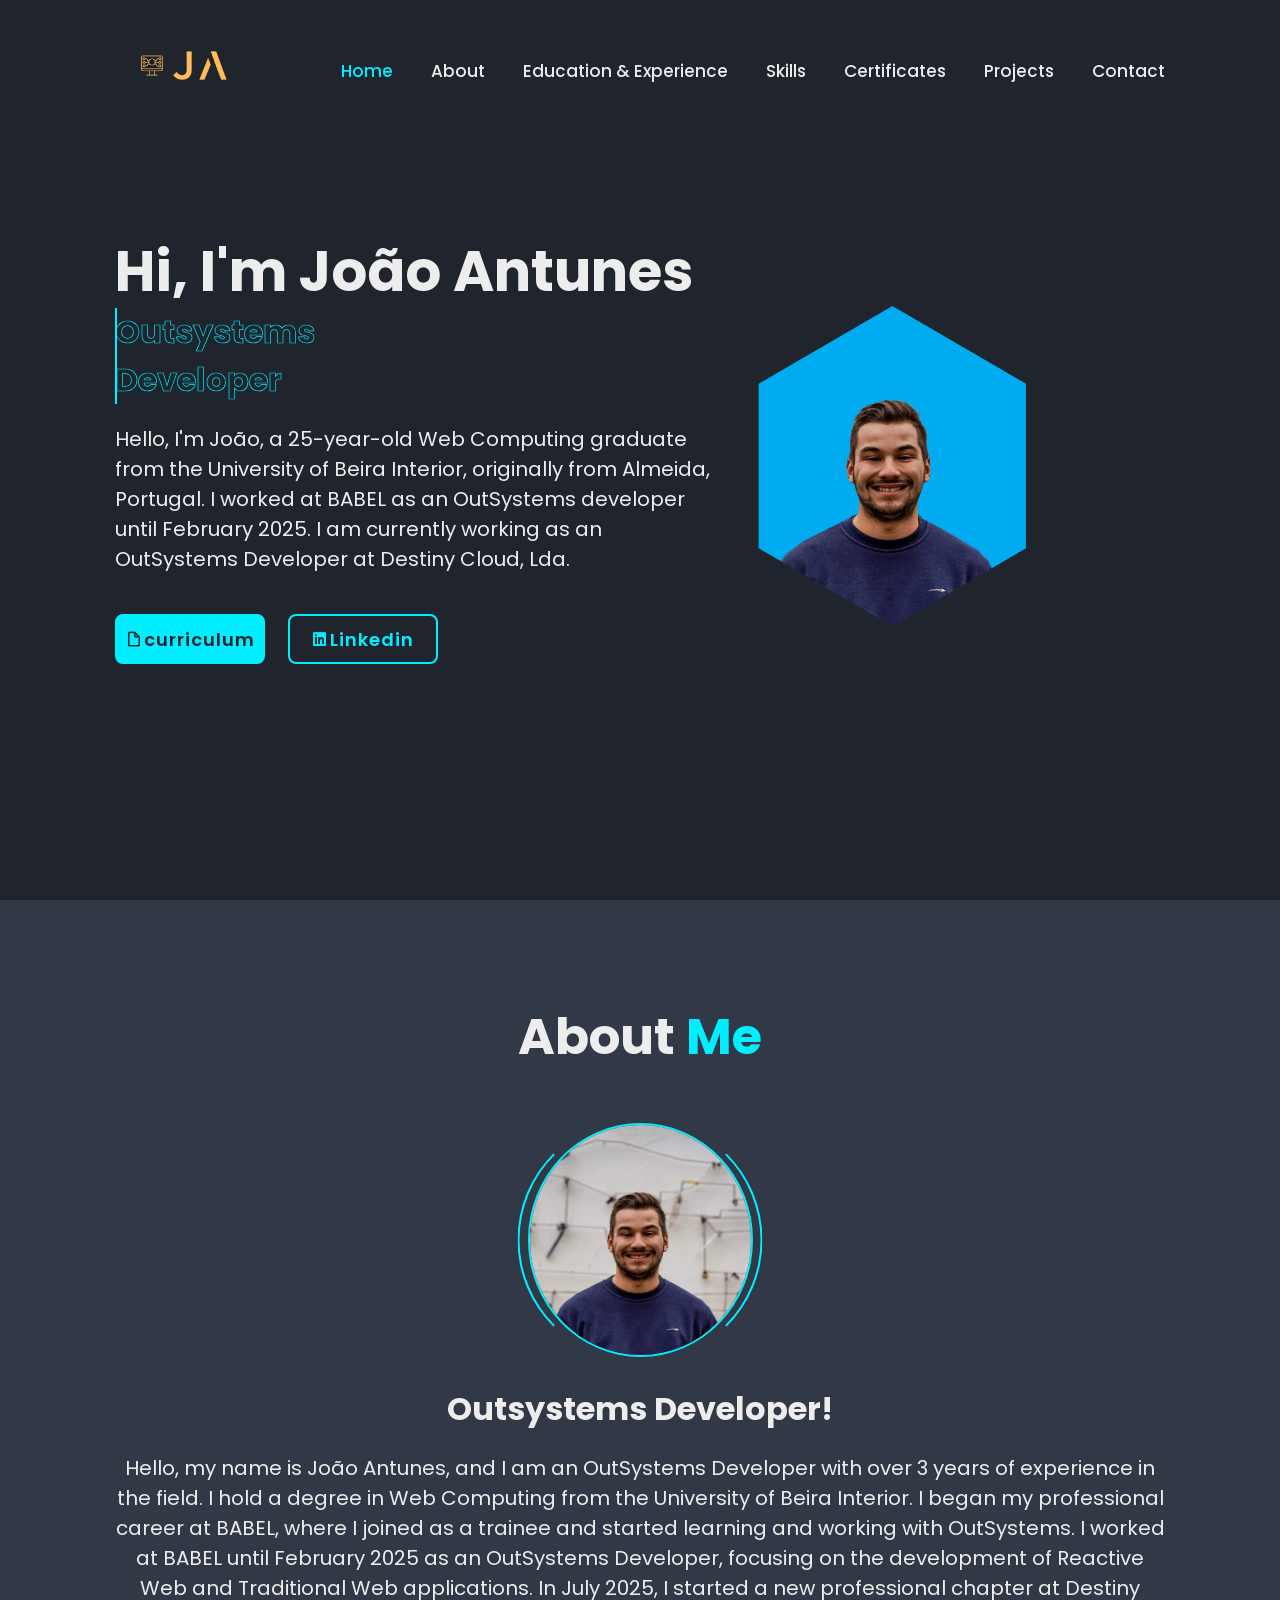
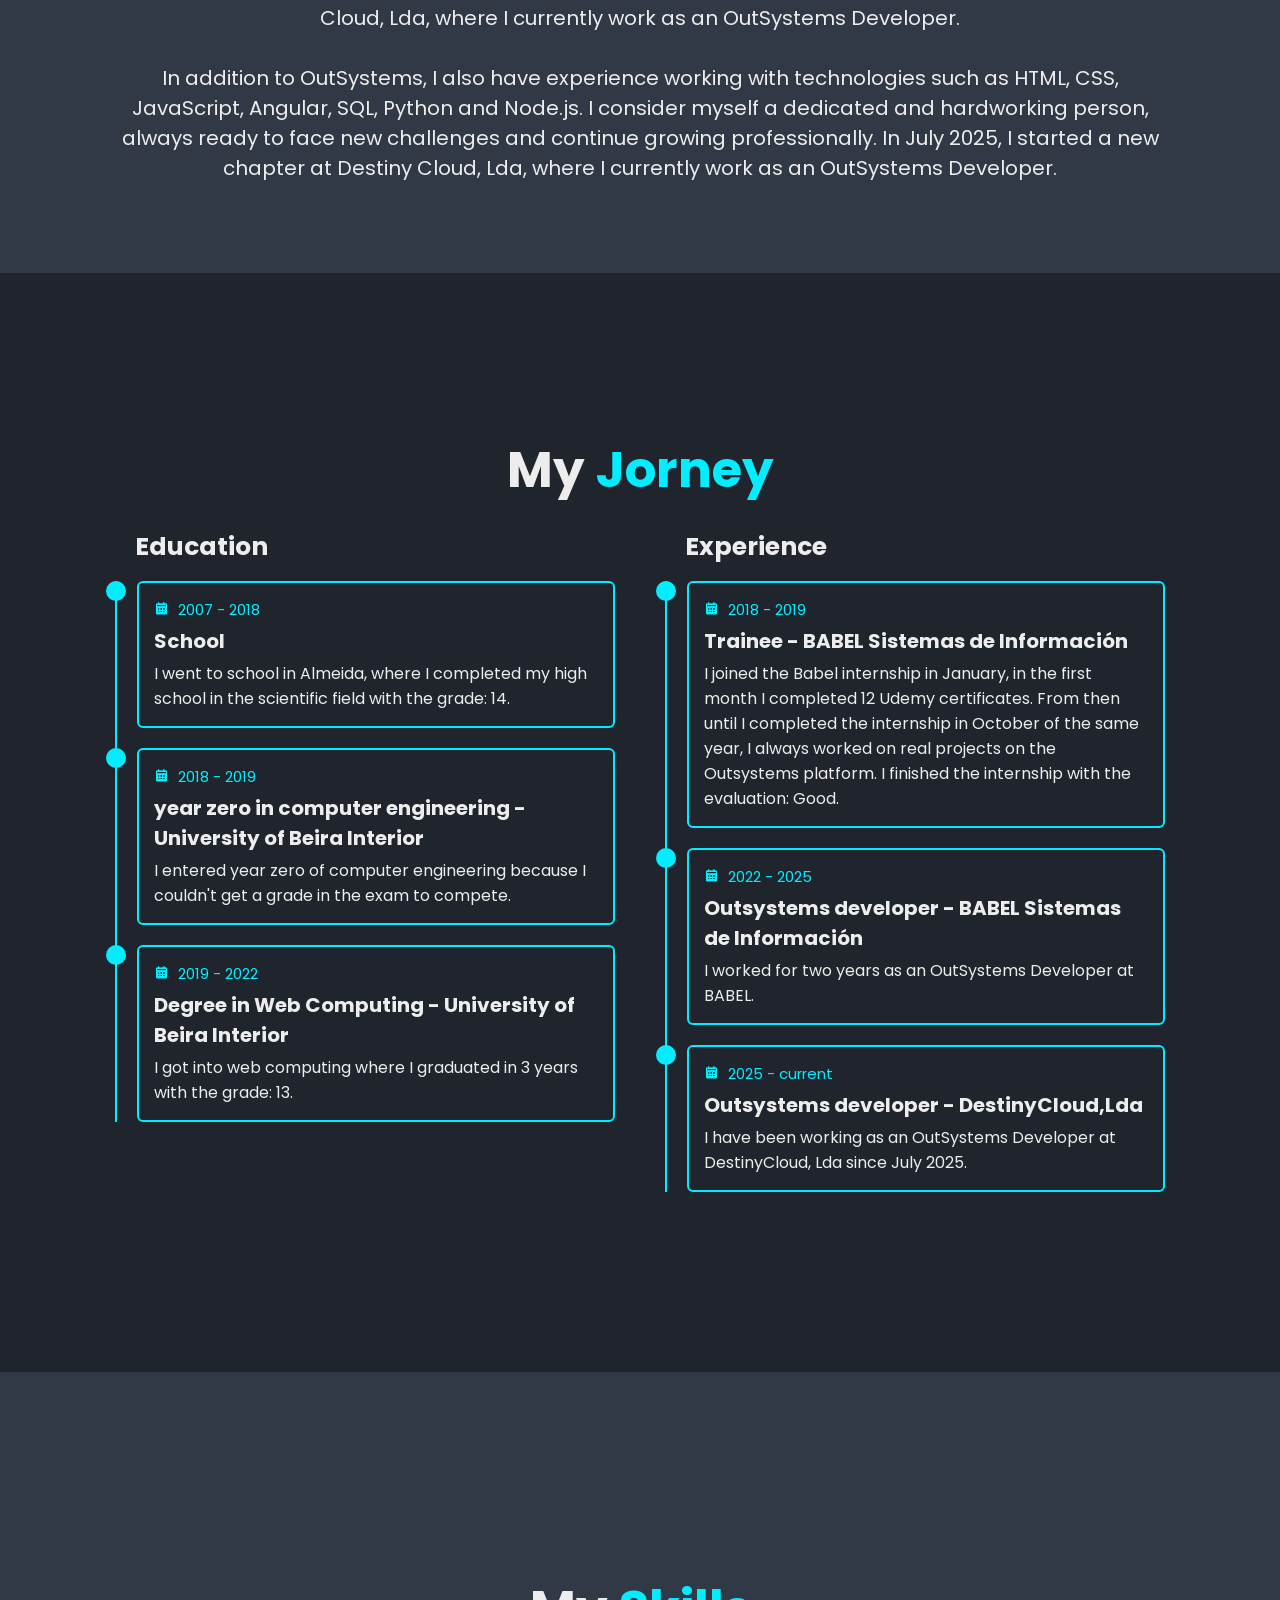
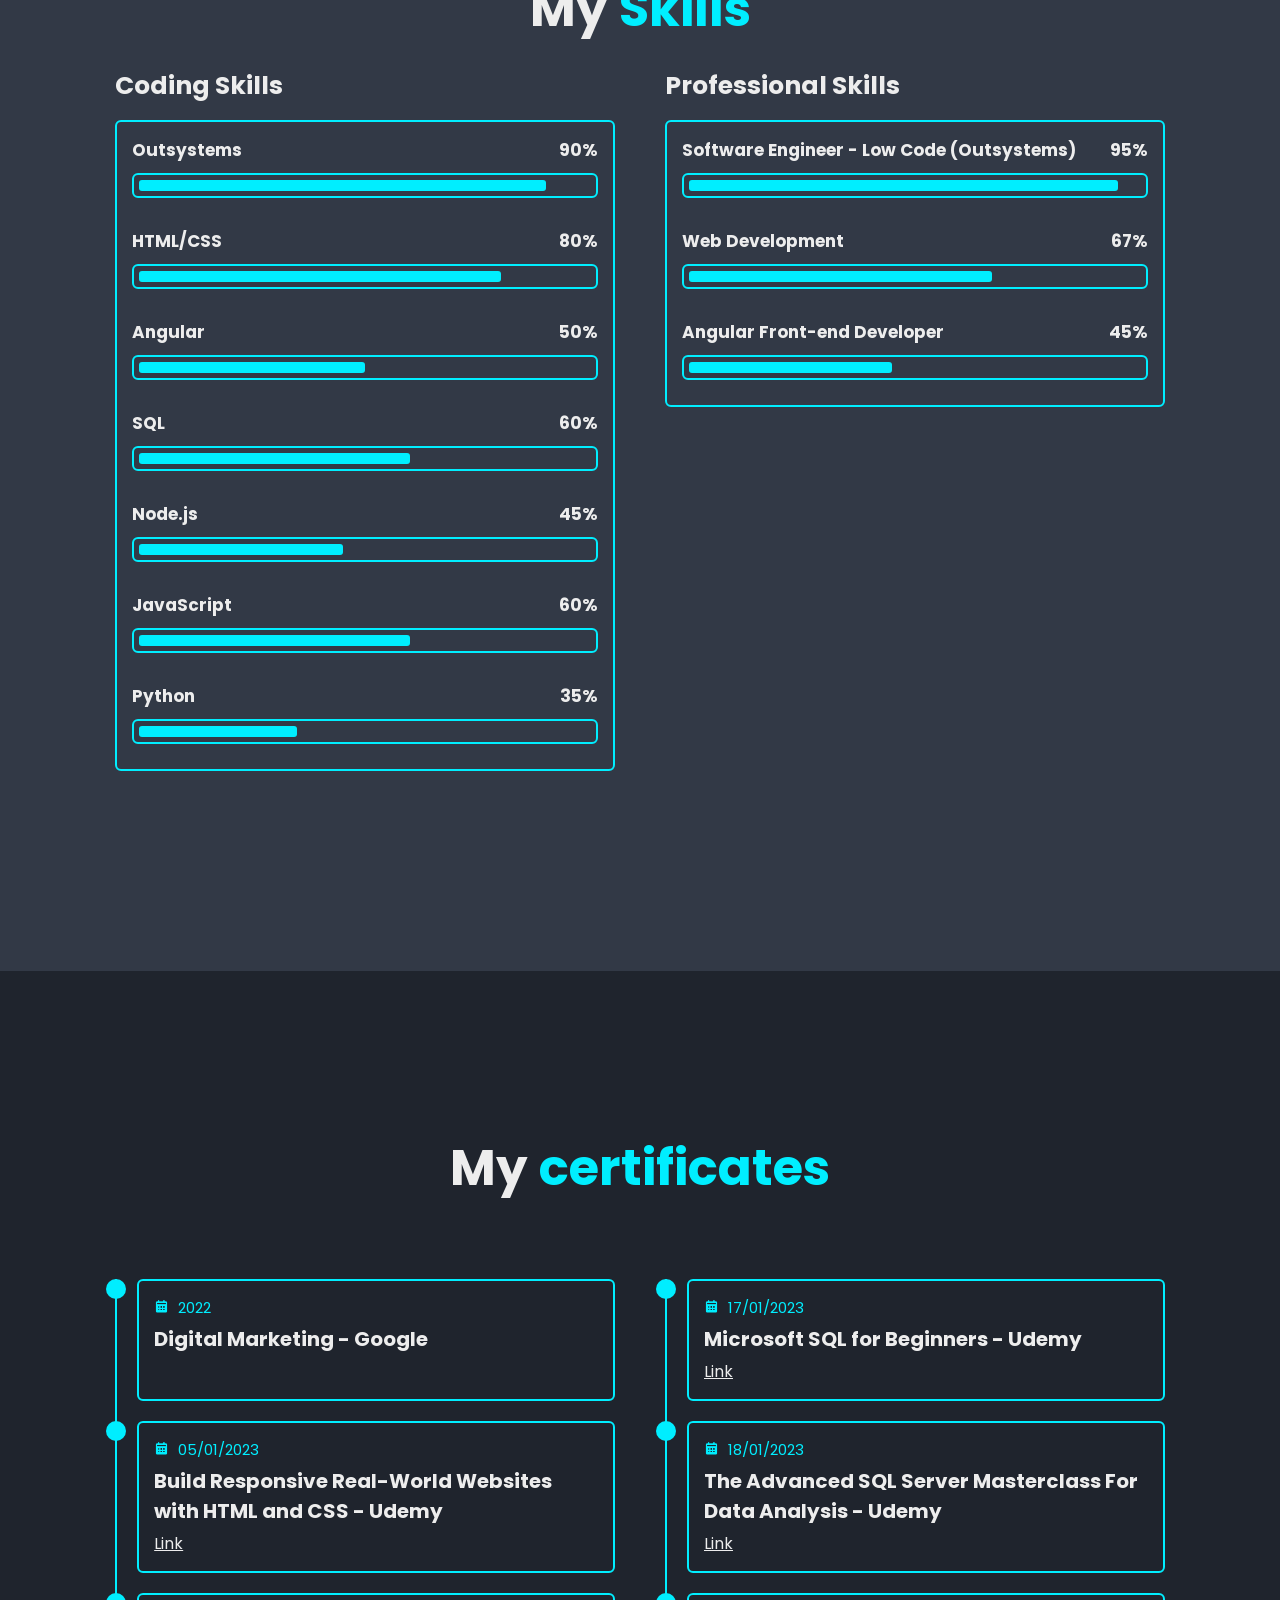
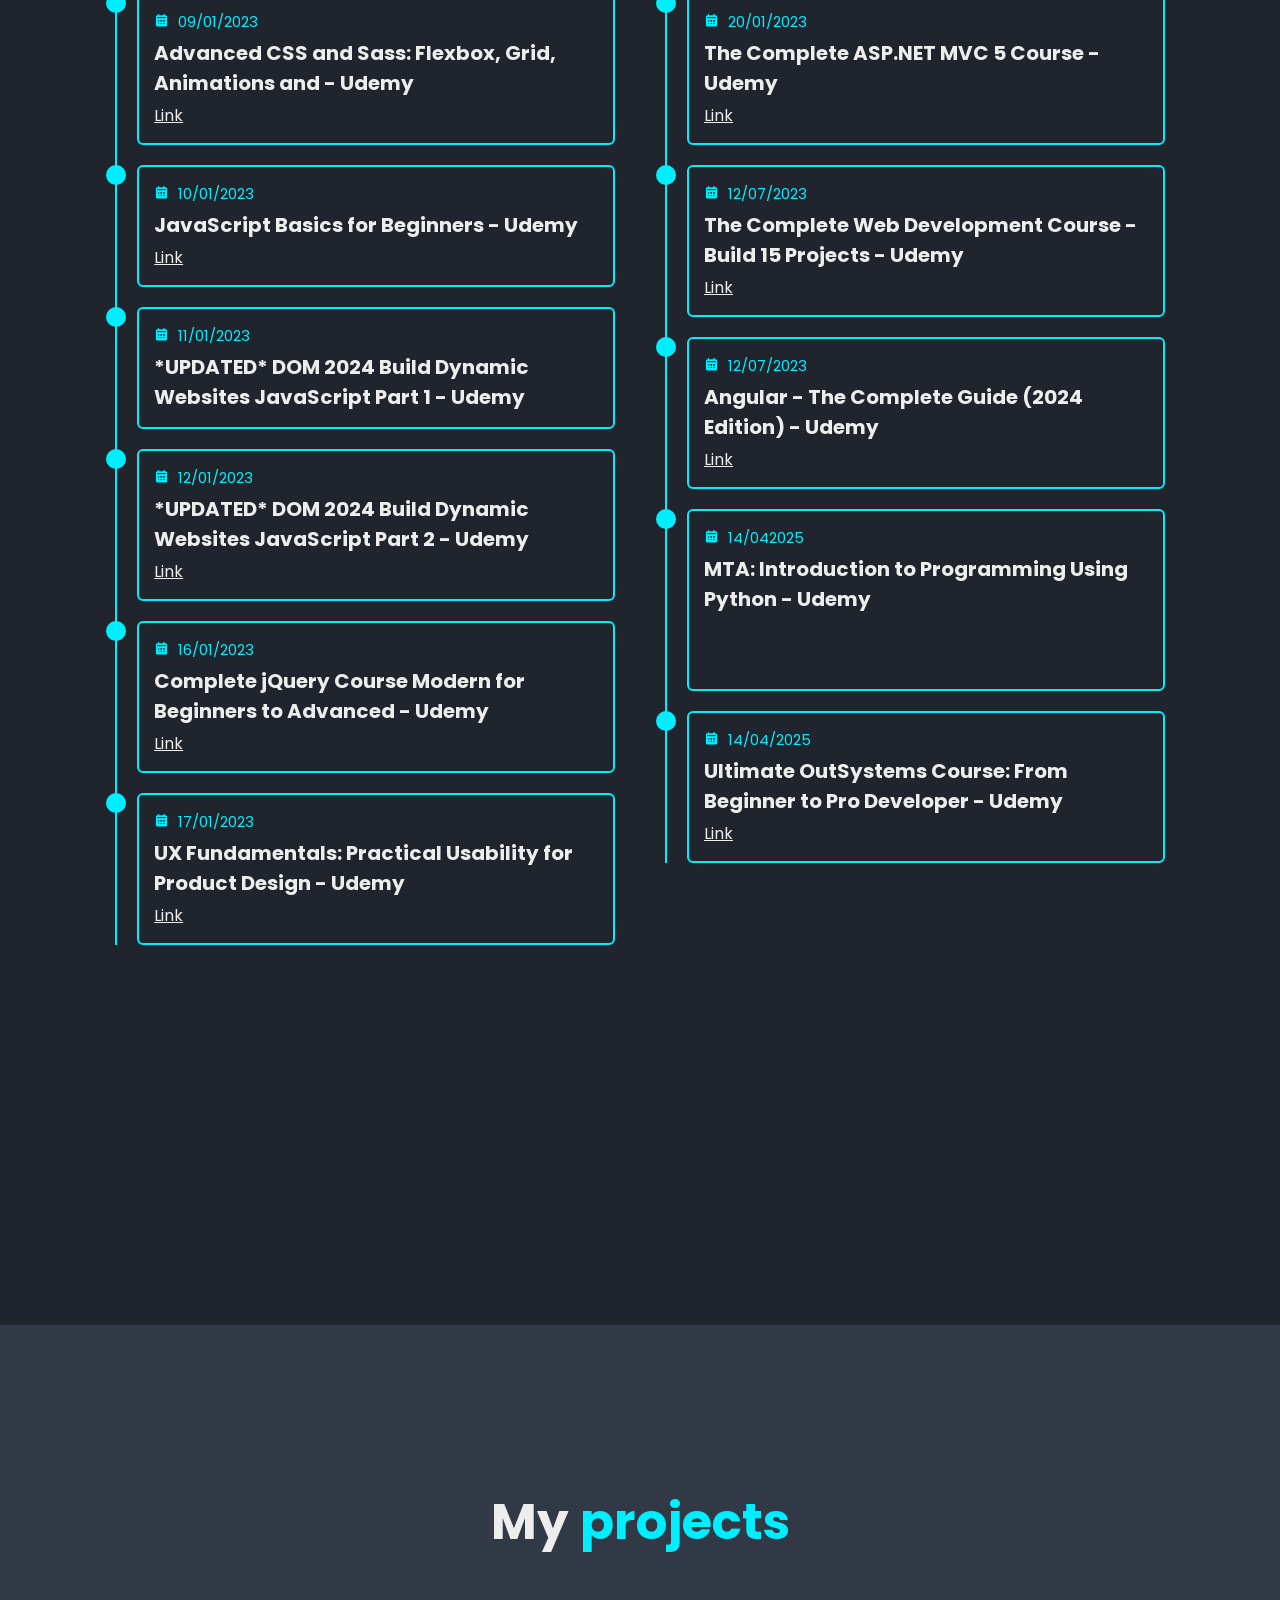
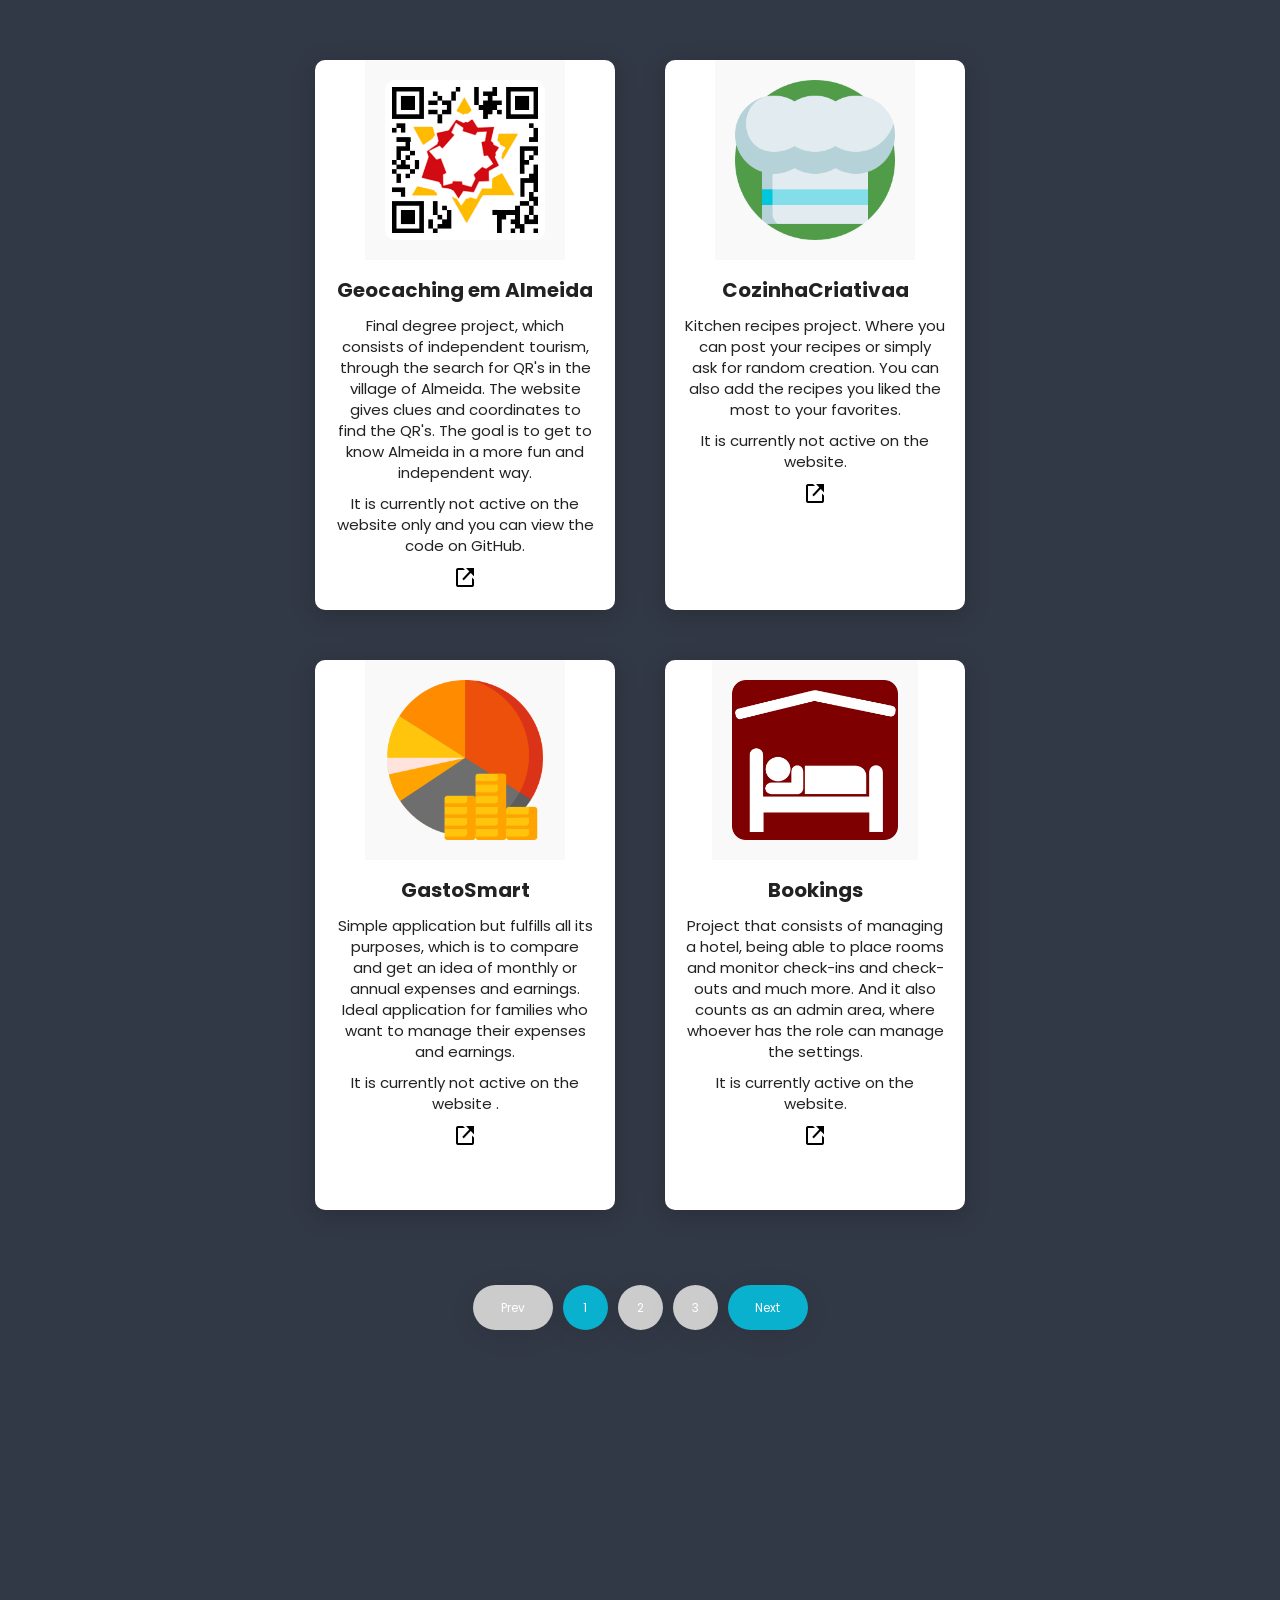
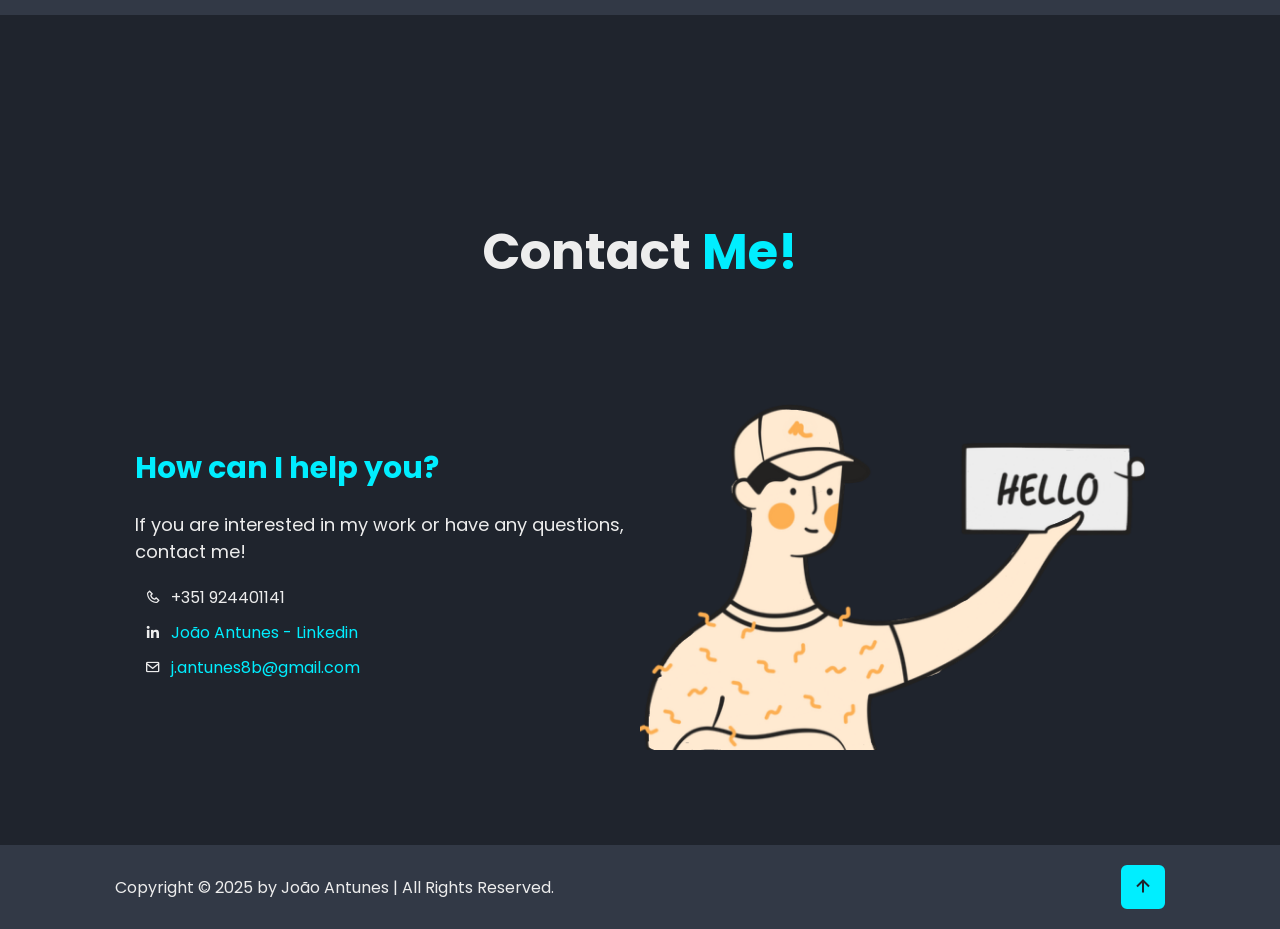
==== index.html @ dbf26edc "Update index.html" ====
<!DOCTYPE html>
<html lang="en">

<head>
    <meta charset="UTF-8">
    <meta http-equiv="X-UA-Compatible" content="IE=edge">
    <meta name="viewport" content="width=device-width, initial-scale=1.0">
    <link rel="icon" href="images/file.ico" type="image/png">
    <title>João Antunes Personal Portfolio</title>
    <link rel="stylesheet" href="css/style.css">
    <script src="https://cdnjs.cloudflare.com/ajax/libs/jquery/3.6.0/jquery.min.js" charset="utf-8"></script>
    <!-- box icons -->
     
    <link href='https://unpkg.com/boxicons@2.1.4/css/boxicons.min.css' rel='stylesheet'>
</head>

<body>

    <!-- header design -->
    <header class="header">
        <a href="#" class="logo"><img src="images/file.ico" alt=""><span class="animate" style="--i:1;"></span></a>

        <div class="bx bx-menu" id="menu-icon"><span class="animate" style="--i:2;"></span></div>

        <nav class="navbar">
            <a href="#home" class="active">Home</a>
            <a href="#about">About</a>
            <a href="#education">Education & Experience</a>
            <a href="#skills">Skills</a>
            <a href="#certificate">Certificates</a>
            <a href="#projects">Projects</a>
            <a href="#contact">Contact</a>

            <span class="active-nav"></span>
            <span class="animate" style="--i:2;"></span>
        </nav>
    </header>

    <!-- home section design -->
    <section class="home show-animate" id="home">
        <div class="home-content">
            <h1>Hi, I'm <span>João Antunes</span><span class="animate" style="--i:2;"></span></h1>
            <div class="text-animate">
                <h3>Outsystems Developer</h3>
                <span class="animate" style="--i:3;"></span>
            </div>
            <p>Hello, I'm João, a 25-year-old Web Computing graduate from the University of Beira Interior, originally from Almeida, Portugal. I worked at BABEL as an OutSystems developer until February 2025. I am currently working as an OutSystems Developer at Destiny Cloud, Lda.
                <span class="animate" style="--i:4;"></span>
            </p>

            <div class="btn-box">
                <a href="https://www.dropbox.com/scl/fi/gfp1pooyiw69rcrf1uhcf/Curr-culo-Joao-Antunes.pdf?rlkey=z79rxf6paxwdw8hy7ty45ns7w&st=yzzuz5a8&dl=0" target="_blank" class="btn"><i class='bx bx-file-blank' ></i>curriculum</a>
                <a href="https://www.linkedin.com/in/jo%C3%A3o-antunes-988613198/" target="_blank" class="btn"><i class='bx bxl-linkedin-square' ></i>Linkedin</a>
                <span class="animate" style="--i:5;"></span>
            </div>
        </div>
        <div class="home-img">
            <img  class="home-img" src="images/home.png" alt="">
        </div>
        
    </section>

    <!-- about section design -->
    <section class="about" id="about">
        <h2 class="heading">About <span>Me</span><span class="animate scroll" style="--i:1;"></span></h2>

        <div class="about-img">
            <img src="images/about.jpeg" alt="">
            <span class="circle-spin"></span>
            <span class="animate scroll" style="--i:2;"></span>
        </div>

        <div class="about-content">
            <h3>Outsystems Developer!<span class="animate scroll" style="--i:3;"></span></h3>
            <p>Hello, my name is João Antunes, and I am an OutSystems Developer with over 3 years of experience in the field. I hold a degree in Web Computing from the University of Beira Interior.
                I began my professional career at BABEL, where I joined as a trainee and started learning and working with OutSystems.
                I worked at BABEL until February 2025 as an OutSystems Developer, focusing on the development of Reactive Web and Traditional Web applications.
                In July 2025, I started a new professional chapter at Destiny Cloud, Lda, where I currently work as an OutSystems Developer.<span class="animate scroll" style="--i:2;"></span></p>
                
                <p>In addition to OutSystems, I also have experience working with technologies such as HTML, CSS, JavaScript, Angular, SQL, Python and Node.js. I consider myself a dedicated and hardworking person, always ready to face new challenges and continue growing professionally. In July 2025, I started a new chapter at Destiny Cloud, Lda, where I currently work as an OutSystems Developer.
                <span class="animate scroll" style="--i:4;"></span>
            </p>

        </div>
    </section>

    <!-- education section design -->
    <section class="education" id="education">
        <h2 class="heading">My <span>Jorney</span><span class="animate scroll" style="--i:1;"></span></h2>

        <div class="education-row">
            <div class="education-column">
                <h3 class="title">Education<span class="animate scroll" style="--i:2;"></span></h3>

                <div class="education-box">
                    <div class="education-content">
                        <div class="content">
                            <div class="year"><i class='bx bxs-calendar'></i> 2007 - 2018</div>
                            <h3>School</h3>
                            <p>I went to school in Almeida, where I completed my high school in the scientific field with the grade: 14.</p>
                        </div>
                    </div>

                    <div class="education-content">
                        <div class="content">
                            <div class="year"><i class='bx bxs-calendar'></i> 2018 - 2019</div>
                            <h3>year zero in computer engineering - University of Beira Interior</h3>
                            <p>I entered year zero of computer engineering because I couldn't get a grade in the exam to compete.</p>
                        </div>
                    </div>

                    <div class="education-content">
                        <div class="content">
                            <div class="year"><i class='bx bxs-calendar'></i> 2019 - 2022</div>
                            <h3>Degree in Web Computing - University of Beira Interior</h3>
                            <p>I got into web computing where I graduated in 3 years with the grade: 13.</p>
                        </div>
                    </div>

                    <span class="animate scroll" style="--i:3;"></span>
                </div>
            </div>

            <div class="education-column">
                <h3 class="title">Experience<span class="animate scroll" style="--i:5;"></span></h3>

                <div class="education-box">

                    <div class="education-content">
                        <div class="content">
                            <div class="year"><i class='bx bxs-calendar'></i> 2018 - 2019</div>
                            <h3>Trainee - BABEL Sistemas de Información</h3>
                            <p>I joined the Babel internship in January, in the first month I completed 12 Udemy certificates. From then until I completed the internship in October of the same year, I always worked on real projects on the Outsystems platform. I finished the internship with the evaluation: Good.</p>
                        </div>
                    </div>

                    <div class="education-content">
                        <div class="content">
                            <div class="year"><i class='bx bxs-calendar'></i> 2022 - 2025</div>
                            <h3>Outsystems developer - BABEL Sistemas de Información</h3>
                            <p>I worked for two years as an OutSystems Developer at BABEL.</p>
                        </div>
                    </div>

                    <div class="education-content">
                        <div class="content">
                            <div class="year"><i class='bx bxs-calendar'></i> 2025 - current</div>
                            <h3>Outsystems developer - DestinyCloud,Lda</h3>
                            <p>I have been working as an OutSystems Developer at DestinyCloud, Lda since July 2025.</p>
                        </div>
                    </div>

                    <span class="animate scroll" style="--i:6;"></span>
                </div>
            </div>
        </div>
    </section>

    <!-- skills section design -->
    <section class="skills" id="skills">
        <h2 class="heading">My <span>Skills</span><span class="animate scroll" style="--i:1;"></span></h2>

        <div class="skills-row">
            <div class="skills-column">
                <h3 class="title">Coding Skills<span class="animate scroll" style="--i:2;"></span></h3>

                <div class="skills-box">
                    <div class="skills-content">
                        <div class="progress">
                            <h3>Outsystems <span>90%</span></h3>
                            <div class="bar"><span></span></div>
                        </div>

                        <div class="progress">
                            <h3>HTML/CSS <span>80%</span></h3>
                            <div class="bar"><span></span></div>
                        </div>

                        <div class="progress">
                            <h3>Angular <span>50%</span></h3>
                            <div class="bar"><span></span></div>
                        </div>

                        <div class="progress">
                            <h3>SQL <span>60%</span></h3>
                            <div class="bar"><span></span></div>
                        </div>

                        <div class="progress">
                            <h3>Node.js <span>45%</span></h3>
                            <div class="bar"><span></span></div>
                        </div>

                        <div class="progress">
                            <h3>JavaScript<span>60%</span></h3>
                            <div class="bar"><span></span></div>
                        </div>

                        <div class="progress">
                            <h3>Python<span>35%</span></h3>
                            <div class="bar"><span></span></div>
                        </div>
                    </div>

                    <span class="animate scroll" style="--i:3;"></span>
                </div>
            </div>

            <div class="skills-column">
                <h3 class="title">Professional Skills<span class="animate scroll" style="--i:5;"></span></h3>

                <div class="skills-box">
                    <div class="skills-content">
                        <div class="progress">
                            <h3>Software Engineer - Low Code (Outsystems) <span>95%</span></h3>
                            <div class="bar"><span></span></div>
                        </div>

                        <div class="progress">
                            <h3>Web Development <span>67%</span></h3>
                            <div class="bar"><span></span></div>
                        </div>

                        <div class="progress">
                            <h3>Angular Front-end Developer <span>45%</span></h3>
                            <div class="bar"><span></span></div>
                        </div>

                    </div>

                    <span class="animate scroll" style="--i:6;"></span>
                </div>
            </div>
        </div>
    </section>
 
 <!-- Certificates section design -->
 <section class="education" id="certificate">
    <h2 class="heading">My <span>certificates</span><span class="animate scroll" style="--i:1;"></span></h2>

    <div class="education-row">
        <div class="education-column">
            <h3 class="title">&nbsp<span class="animate scroll" style="--i:2;"></span></h3>

            <div class="education-box">
                <div class="education-content">
                    <div class="content">
                        <div class="year"><i class='bx bxs-calendar'></i> 2022</div>
                        <h3>Digital Marketing - Google</h3>
                        <p>&nbsp</p>
                    </div>
                </div>

                <div class="education-content">
                    <div class="content">
                        <div class="year"><i class='bx bxs-calendar'></i> 05/01/2023</div>
                        <h3>Build Responsive Real-World Websites with HTML and CSS - Udemy</h3>
                        <p><a href="https://www.udemy.com/certificate/UC-3027ae52-b32d-4226-bf0f-c6b4fc1397d4/" target="_blank">Link</a></p>
                    </div>
                </div>

                <div class="education-content">
                    <div class="content">
                        <div class="year"><i class='bx bxs-calendar'></i> 09/01/2023</div>
                        <h3>Advanced CSS and Sass: Flexbox, Grid, Animations and - Udemy</h3>
                        <p><a href="https://www.udemy.com/certificate/UC-52c3335b-b331-414b-afa5-af81e7bf22ae/" target="_blank">Link</a></p>
                    </div>
                </div>
                
                <div class="education-content">
                    <div class="content">
                        <div class="year"><i class='bx bxs-calendar'></i> 10/01/2023</div>
                        <h3>JavaScript Basics for Beginners - Udemy</h3>
                        <p><a href="https://www.udemy.com/certificate/UC-74177f87-ba69-4d15-a9af-6e2763232604/" target="_blank">Link</a></p>
                    </div>
                </div>

                <div class="education-content">
                    <div class="content">
                        <div class="year"><i class='bx bxs-calendar'></i> 11/01/2023</div>
                        <h3> *UPDATED* DOM 2024 Build Dynamic Websites JavaScript Part 1 - Udemy</h3>
                    </div>
                </div>

                <div class="education-content">
                    <div class="content">
                        <div class="year"><i class='bx bxs-calendar'></i> 12/01/2023</div>
                        <h3> *UPDATED* DOM 2024 Build Dynamic Websites JavaScript Part 2 - Udemy</h3>
                        <p><a href="https://www.udemy.com/certificate/UC-badacccb-1dbd-42d3-883b-eb6ecf47bad2/" target="_blank">Link</a></p>
                    </div>
                </div>

                <div class="education-content">
                    <div class="content">
                        <div class="year"><i class='bx bxs-calendar'></i> 16/01/2023</div>
                        <h3>Complete jQuery Course Modern for Beginners to Advanced - Udemy</h3>
                        <p><a href="https://www.udemy.com/certificate/UC-c862fa5d-8f26-4baa-a393-c4ab1007cd22/" target="_blank">Link</a></p>
                    </div>
                </div>

                <div class="education-content">
                    <div class="content">
                        <div class="year"><i class='bx bxs-calendar'></i> 17/01/2023</div>
                        <h3>UX Fundamentals: Practical Usability for Product Design - Udemy</h3>
                        <p><a href="https://www.udemy.com/certificate/UC-2519c25b-8caf-4b2a-bac4-3d8549e29cd9/" target="_blank">Link</a></p>
                    </div>
                </div>


                <span class="animate scroll" style="--i:3;"></span>
            </div>
        </div>

        <div class="education-column">
            <h3 class="title">&nbsp<span class="animate scroll" style="--i:5;"></span></h3>

            <div class="education-box">

                <div class="education-content">
                    <div class="content">
                        <div class="year"><i class='bx bxs-calendar'></i> 17/01/2023</div>
                        <h3> Microsoft SQL for Beginners - Udemy</h3>
                        <p><a href="https://www.udemy.com/certificate/UC-5844a4e8-0108-4ff2-bf5e-a1622650e9b2/" target="_blank">Link</a></p>
                    </div>
                </div>

                <div class="education-content">
                    <div class="content">
                        <div class="year"><i class='bx bxs-calendar'></i> 18/01/2023</div>
                        <h3>The Advanced SQL Server Masterclass For Data Analysis - Udemy</h3>
                        <p><a href="https://www.udemy.com/certificate/UC-2357dd30-876a-4aad-b9f7-bbbb3cd76829/" target="_blank">Link</a></p>
                    </div>
                </div>

                <div class="education-content">
                    <div class="content">
                        <div class="year"><i class='bx bxs-calendar'></i> 20/01/2023</div>
                        <h3> The Complete ASP.NET MVC 5 Course - Udemy</h3>
                        <p><a href="https://www.udemy.com/certificate/UC-684537c5-f85a-462e-9f92-4c7355619308/" target="_blank">Link</a></p>
                    </div>
                </div>

                <div class="education-content">
                    <div class="content">
                        <div class="year"><i class='bx bxs-calendar'></i> 12/07/2023</div>
                        <h3> The Complete Web Development Course - Build 15 Projects - Udemy</h3>
                        <p><a href="https://www.udemy.com/certificate/UC-eb9428b7-72ce-44ca-9366-c0fbb0b88e7a/" target="_blank">Link</a></p>
                    </div>
                </div>

                <div class="education-content">
                    <div class="content">
                        <div class="year"><i class='bx bxs-calendar'></i> 12/07/2023</div>
                        <h3> Angular - The Complete Guide (2024 Edition) - Udemy</h3>
                        <p><a href="https://www.udemy.com/certificate/UC-2519c25b-8caf-4b2a-bac4-3d8549e29cd9/" target="_blank">Link</a></p>
                    </div>
                </div>

                <div class="education-content">
                    <div class="content">
                        <div class="year"><i class='bx bxs-calendar'></i> 14/042025</div>
                        <h3> MTA: Introduction to Programming Using Python - Udemy</h3>
                        <p>&nbsp</p>
                        <p>&nbsp</p>
                    </div>
                </div>

                <div class="education-content">
                    <div class="content">
                        <div class="year"><i class='bx bxs-calendar'></i> 14/04/2025</div>
                        <h3> Ultimate OutSystems Course: From Beginner to Pro Developer - Udemy</h3>
                        <p><a href="https://www.udemy.com/certificate/UC-bccdd0cf-9003-4829-a818-4157e5d987d6/" target="_blank">Link</a></p>
                    </div>
                </div>
                

                <span class="animate scroll" style="--i:6;"></span>
            </div>
        </div>
    </div>
</section>

 <!-- Projects section design -->
 <section class="portfolio" id="projects">
    <h2 class="heading">My <span>projects</span><span class="animate scroll" style="--i:1;"></span></h2>
    <div class="container">
        <div class="card-content" style="display: none">
          <div class="card">
            <div class="card-image"><img src="./images/ANGULAR.png" alt=""></div>
            <div class="card-info">
              <h3>Geocaching em Almeida</h3>
              <p>Final degree project, which consists of independent tourism, through the search for QR's in the village of Almeida. The website gives clues and coordinates to find the QR's. The goal is to get to know Almeida in a more fun and independent way.</p>
              <p>It is currently not active on the website only and you can view the code on GitHub.</p>
              <a href="https://github.com/jmfa2310/Projeto_Angular.git" target="_blank"><i class='bx bx-link-external' style="font-size: 24px; color: #000;"></i></a>
            </div>
          </div>
          <div class="card">
            <div class="card-image"><img src="./images/chapeu-de-cozinheiro.png" alt=""></div>
            <div class="card-info">
              <h3>CozinhaCriativaa</h3>
                  <p>Kitchen recipes project. Where you can post your recipes or simply ask for random creation. You can also add the recipes you liked the most to your favorites.</p>
                  <p>It is currently not active on the website.</p>
                  <a href="https://personal-ryecy7df.outsystemscloud.com/CozinhaCriativa/Login" target="_blank" ><i class='bx bx-link-external' style="font-size: 24px; color: #000;"></i></a>
            </div>
          </div>
          <div class="card">
            <div class="card-image"><img src="./images/despesas.png" alt=""></div>
            <div class="card-info">
              <h3>GastoSmart</h3>
                  <p>Simple application but fulfills all its purposes, which is to compare and get an idea of monthly or annual expenses and earnings. Ideal application for families who want to manage their expenses and earnings.</p>
                  <p>It is currently not active on the website .</p>
                  <a href="https://personal-ryecy7df.outsystemscloud.com/controlodedespesas/Login" target="_blank" ><i class='bx bx-link-external' style="font-size: 24px; color: #000;"></i></a>
            </div>
          </div>
          <div class="card">
            <div class="card-image"><img src="./images/Bookings.sleeping297048_640.png" alt=""></div>
            <div class="card-info">
              <H3>Bookings</H3>
              <p>Project that consists of managing a hotel, being able to place rooms and monitor check-ins and check-outs and much more. And it also counts as an admin area, where whoever has the role can manage the settings.</p>
                  <p>It is currently active on the website.</p>
                  <a href="https://personal-ryecy7df.outsystemscloud.com/Bookings/Login" target="_blank"><i class='bx bx-link-external' style="font-size: 24px; color: #000;"></i></a>
            </div>
          </div>
          <div class="card">
            <div class="card-image"><img src="./images/rp9.webp" alt=""></div>
            <div class="card-info">
              <h3>Calculadora Python</h3>
             <p> Calculadora_Python is a simple application developed in Python that allows you to perform basic mathematical operations such as addition, subtraction, multiplication, and division.</p>
             <p>It can also be expanded with features like exponentiation, roots, percentages, or even a graphical interface using libraries like tkinter.</p>
             <a href="https://github.com/jmfa2310/Calculadora_Python" target="_blank"><i class='bx bx-link-external' style="font-size: 24px; color: #000;"></i></a>
            </div>
          </div>
          <div class="card">
            <div class="card-image"><img src="./images/logo192.png" alt=""></div>
            <div class="card-info">
              <h3>Taskmate</h3>
              <p>TaskMate is a simple and efficient task management app built with React.</p>
              <p>It allows users to add, edit, delete, and track their daily tasks with ease.</p>
              <a href="https://github.com/jmfa2310/Taskmate" target="_blank"><i class='bx bx-link-external' style="font-size: 24px; color: #000;"></i></a>
            </div>
          </div>
          <div class="card">
            <div class="card-image"><img src="./images/Gallery.png" alt=""></div>
            <div class="card-info">
              <h3>Video Slider</h3>
              <p>The project features a video display system with thumbnails positioned at the bottom of the page. When a thumbnail is clicked, the expanded video in the center is replaced by the corresponding video. The interaction is dynamic and intuitive, allowing easy navigation between videos.</p>
              <a href="https://jmfa2310.github.io/Video-Slider/" target="_blank">
                <i class='bx bx-link-external' style="font-size: 24px; color: #000;"></i>
            </a>
            </div>
          </div>
          <div class="card">
            <div class="card-image"><img src="./images/musica.png" alt=""></div>
            <div class="card-info">
              <h3>Spotify Music App</h3>
              <p>This project is a music app inspired by Spotify, where the user can interact with the interface of a music player. The project structure includes several sections, such as playback controls, information about the current song, and a progress bar to indicate the song's runtime.</p>
              <a href="https://jmfa2310.github.io/Spotify-Music-App/" target="_blank">
                <i class='bx bx-link-external' style="font-size: 24px; color: #000;"></i>
            </a>
            </div>
          </div>
          <div class="card">
            <div class="card-image"><img src="./images/tenis.png" alt=""></div>
            <div class="card-info">
              <h3>Ecommerce Card</h3>
              <p>A product card styled like an e-commerce layout, featuring multiple small images (thumbnails) and one large image (active image) that likely changes when you click on a thumbnail — an interactive product gallery</p>
              <a href="https://jmfa2310.github.io/Ecommerce-Card-main/" target="_blank">
                <i class='bx bx-link-external' style="font-size: 24px; color: #000;"></i>
            </a>
            </div>
          </div>
        </div>
        <div class="pagination">
        </div>
      </div>
   
    </div>
</section>

    <!-- contact section design -->
    <section class="contact" id="contact">
        <h2 class="heading">Contact <span>Me!</span><span class="animate scroll" style="--i:1;"></span></h2>

        <div class="contact-section">
            <div class="contact-info">
                <h3>How can I help you?</h3>
                <p> If you are interested in my work or have any questions, contact me!</p>
                <ul>
                    <li><i class="fas fa-phone"></i><i class='bx bx-phone'></i> +351 924401141</li>
                    <li><i class="fas fa-map-marker-alt"></i> <i class='bx bxl-linkedin'></i> <a href="https://www.linkedin.com/in/jo%C3%A3o-antunes-988613198/" target="_blank">João Antunes - Linkedin</a></li>
                    <li><i class="fas fa-envelope"></i> <i class='bx bx-envelope'></i><a href="mailto:mail@sleeknote.com" target="_blank">j.antunes8b@gmail.com</a></li>
                </ul>
            </div>
            <div class="contact-image">
                <img src="images/FINAL.png" alt="Contact Image">
            </div>
        </div>
    </section>

    <!-- footer design -->
    <footer class="footer">
        <div class="footer-text">
            <p>Copyright &copy; 2025 by João Antunes | All Rights Reserved.</p>

            <span class="animate scroll" style="--i:1;"></span>
        </div>

        <div class="footer-iconTop">
            <a href="#"><i class='bx bx-up-arrow-alt'></i></a>

            <span class="animate scroll" style="--i:3;"></span>
        </div>
    </footer>


    <script src="js/script.js"></script>
    <script src="js/pagination.js"></script>
</body>

</html>
---- css/style.css ----
@import url('https://fonts.googleapis.com/css2?family=Poppins:wght@300;400;500;600;700;800;900&display=swap');

* {
    margin: 0;
    padding: 0;
    box-sizing: border-box;
    text-decoration: none;
    border: none;
    outline: none;
    scroll-behavior: smooth;
    font-family: 'Poppins', sans-serif;
}

:root {
    --bg-color:  #1f242d;
    --second-bg-color: #323946;
    --text-color: #ededed;
    --main-color: #0ef;
}

html {
    font-size: 62.5%;
    overflow-x: hidden;
}

body {
    background: var(--bg-color);
    color: var(--text-color);
}

.header {
    position: fixed;
    top: 0;
    left: 0;
    width: 100%;
    padding: 2rem 9%;
    background: transparent;
    display: flex;
    justify-content: space-between;
    align-items: center;
    z-index: 100;
    transition: .3s;
}

.header.sticky {
    background: var(--bg-color);
}

.logo {
    position: relative;
    font-size: 2.5rem;
    color: var(--text-color);
    font-weight: 600;
}

header a img {
    width: 140px;
  }

.navbar {
    position: relative;
}

.navbar a {
    font-size: 1.7rem;
    color: var(--text-color);
    font-weight: 500;
    margin-left: 3.5rem;
    transition: .3s;
}

.navbar a:hover,
.navbar a.active {
    color: var(--main-color);
}

#menu-icon {
    position: relative;
    font-size: 3.6rem;
    color: var(--text-color);
    cursor: pointer;
    display: none;
}

/* Estilo para a seção home */
section {
    min-height: 100vh;
    padding: 10rem 9% 2rem;
}

.home {
    display: flex;
    align-items: center;
    padding: 0 9%;
    justify-content: space-between; /* No desktop, o texto e a imagem ficam lado a lado */
}

/* Conteúdo principal da home */
.home-content {
    max-width: 60rem;
    z-index: 99;
    flex: 1 1 50%; /* No desktop, ocupa 50% da largura */
}

.home-content h1 {
    position: relative;
    display: inline-block;
    font-size: 5.6rem;
    font-weight: 700;
    line-height: 1.3;
}

.home-content h1 span {
    color: var(--text-color);
}

.home-content .text-animate {
    position: relative;
    width: 32.8rem;
}

.home-content .text-animate h3 {
    font-size: 3.2rem;
    font-weight: 700;
    color: transparent;
    -webkit-text-stroke: .7px var(--main-color);
    background-image: linear-gradient(var(--main-color), var(--main-color));
    background-repeat: no-repeat;
    -webkit-background-clip: text;
    background-position: -33rem 0;
}

.home.show-animate .home-content .text-animate h3 {
    animation: homeBgText 6s linear infinite;
    animation-delay: 2s;
}

.home-content .text-animate h3::before {
    content: '';
    position: absolute;
    top: 0;
    left: 0;
    width: 0;
    height: 100%;
    border-right: 2px solid var(--main-color);
    z-index: -1;
}

.home.show-animate .home-content .text-animate h3::before {
    animation: homeCursorText 6s linear infinite;
    animation-delay: 2s;
}

.home-content p {
    position: relative;
    font-size: 2.0rem;
    margin: 2rem 0 4rem;
}

/* Imagem da Home */
.home-img {
    margin-right: 10%;
    display: flex;
    justify-content: center;
    align-items: center;
}


.home-img img {
    width: 100%;
    max-width: 25vw; /* Garante que a imagem não ultrapasse esse limite */
    margin-top: 10%;
    object-fit: cover; /* A imagem vai cobrir o espaço sem distorcer */
    animation: floatImage 4s ease-in-out infinite;
}

/* Estilos para os botões */
.btn-box {
    position: relative;
    display: flex;
    justify-content: space-between;
    width: 34.5rem; /* Largura fixa para os botões no desktop */
    height: 5rem;
    margin-top: 2rem; /* Ajusta o espaçamento superior */
}

/* Estilos dos botões */
.btn-box .btn {
    position: relative;
    display: inline-flex;
    justify-content: center;
    align-items: center;
    width: 15rem; /* Largura fixa para cada botão */
    height: 100%;
    background: var(--main-color);
    border: .2rem solid var(--main-color);
    border-radius: .8rem;
    font-size: 1.8rem;
    font-weight: 600;
    letter-spacing: .1rem;
    color: var(--bg-color);
    z-index: 1;
    overflow: hidden;
    transition: .5s;
}

/* Hover nos botões */
.btn-box .btn:hover {
    color: var(--main-color);
}

.btn-box .btn:nth-child(2) {
    background: transparent;
    color: var(--main-color);
}

.btn-box .btn:nth-child(2):hover {
    color: var(--bg-color);
}

.btn-box .btn:nth-child(2)::before {
    background: var(--main-color);
}

.btn-box .btn::before {
    content: '';
    position: absolute;
    top: 0;
    left: 0;
    width: 0;
    height: 100%;
    background: var(--bg-color);
    z-index: -1;
    transition: .5s;
}

.btn-box .btn:hover::before {
    width: 100%;
}

.about {
    display: flex;
    justify-content: center;
    align-items: center;
    flex-direction: column;
    gap: 2rem;
    background: var(--second-bg-color);
    padding-bottom: 6rem;
}

.heading {
    position: relative;
    font-size: 5rem;
    margin-bottom: 3rem;
    text-align: center;
}

span {
    color: var(--main-color);
}

.about-img {
    position: relative;
    width: 25rem;
    height: 25rem;
    border-radius: 50%;
    display: flex;
    justify-content: center;
    align-items: center;
}

.about-img img {
    width: 90%;
    border-radius: 50%;
    border: .2rem solid var(--main-color);
}

.about-img .circle-spin {
    position: absolute;
    top: 50%;
    left: 50%;
    transform: translate(-50%, -50%) rotate(0);
    width: 98%;
    height: 98%;
    border-radius: 50%;
    border-top: .2rem solid var(--second-bg-color);
    border-bottom: .2rem solid var(--second-bg-color);
    border-left: .2rem solid var(--main-color);
    border-right: .2rem solid var(--main-color);
    animation: aboutSpinner 8s linear infinite;
}

.about-content {
    text-align: center;
}

.about-content h3 {
    position: relative;
    display: inline-block;
    font-size: 3.2rem;
}

.about-content p {
    position: relative;
    font-size: 2.0rem;
    margin: 2rem 0 3rem;
}

.btn-box.btns {
    display: inline-block;
    width: 15rem;
}

.btn-box.btns a::before {
    background: var(--second-bg-color);
}

.education {
    display: flex;
    justify-content: center;
    align-items: center;
    flex-direction: column;
    min-height: auto;
    padding-top: 16rem;
    padding-bottom: 16rem;
}

.education .education-row {
    display: flex;
    flex-wrap: wrap;
    gap: 5rem;
}

.education-row .education-column {
    flex: 1 1 40rem;
}

.education-column .title {
    position: relative;
    display: inline-block;
    font-size: 2.5rem;
    margin: 0 0 1.5rem 2rem;
}

.education-column .education-box {
    position: relative;
    border-left: .2rem solid var(--main-color);
}

.education-box .education-content {
    position: relative;
    padding-left: 2rem;
}

.education-box .education-content::before {
    content: '';
    position: absolute;
    top: 0;
    left: -1.1rem;
    width: 2rem;
    height: 2rem;
    background: var(--main-color);
    border-radius: 50%;
}

.education-content .content {
    position: relative;
    padding: 1.5rem;
    border: .2rem solid var(--main-color);
    border-radius: .6rem;
    margin-bottom: 2rem;
    overflow: hidden;
}

.education-content .content::before {
    content: '';
    position: absolute;
    top: 0;
    left: 0;
    width: 0;
    height: 100%;
    background: var(--second-bg-color);
    z-index: -1;
    transition: .5s;
}

.education-content .content:hover::before {
    width: 100%;
}

.education-content .content .year {
    font-size: 1.5rem;
    color: var(--main-color);
    padding-bottom: .5rem;
}

.education-content .content .year i {
    padding-right: .5rem;
}

.education-content .content h3 {
    font-size: 2rem;
}

.education-content .content p {
    font-size: 1.6rem;
    padding-top: .5rem;
}


.education-content p a{
    Color:var(--text-color);
    text-decoration: underline;
}
.skills {
    min-height: auto;
    padding-top: 20rem;
    padding-bottom: 20rem;
    background: var(--second-bg-color);
}

.skills h2 {
    display: inline-block;
    left: 50%;
    transform: translateX(-50%);
}

.skills .skills-row {
    display: flex;
    flex-wrap: wrap;
    gap: 5rem;
}

.skills-row .skills-column {
    flex: 1 1 40rem;
}

.skills-column .title {
    position: relative;
    display: inline-block;
    font-size: 2.5rem;
    margin: 0 0 1.5rem;
}

.skills-column .skills-box {
    position: relative;
}

.skills-box .skills-content {
    position: relative;
    border: .2rem solid var(--main-color);
    border-radius: .6rem;
    padding: .5rem 1.5rem;
    z-index: 1;
    overflow: hidden;
}

.skills-box .skills-content::before {
    content: '';
    position: absolute;
    top: 0;
    left: 0;
    width: 0;
    height: 100%;
    background: var(--bg-color);
    z-index: -1;
    transition: .5s;
}

.skills-box .skills-content:hover::before {
    width: 100%;
}

.skills-content .progress {
    padding: 1rem 0;
}

.skills-content .progress h3 {
    font-size: 1.7rem;
    display: flex;
    justify-content: space-between;
}

.skills-content .progress h3 span {
    color: var(--text-color);
}

.skills-content .progress .bar {
    height: 2.5rem;
    border-radius: .6rem;
    border: .2rem solid var(--main-color);
    padding: .5rem;
    margin: 1rem 0;
}

.skills-content .progress .bar span {
    display: block;
    height: 100%;
    border-radius: .3rem;
    background: var(--main-color);
}

.skills-column:nth-child(1) .skills-content .progress:nth-child(1) .bar span {
    width: 90%;
}

.skills-column:nth-child(1) .skills-content .progress:nth-child(2) .bar span {
    width: 80%;
}

.skills-column:nth-child(1) .skills-content .progress:nth-child(3) .bar span {
    width: 50%;
}

.skills-column:nth-child(1) .skills-content .progress:nth-child(4) .bar span {
    width: 60%;
}

.skills-column:nth-child(1) .skills-content .progress:nth-child(5) .bar span {
    width: 45%;
}

.skills-column:nth-child(1) .skills-content .progress:nth-child(6) .bar span {
    width: 60%;
}

.skills-column:nth-child(1) .skills-content .progress:nth-child(7) .bar span {
    width: 35%;
}



.skills-column:nth-child(2) .skills-content .progress:nth-child(1) .bar span {
    width: 95%;
}

.skills-column:nth-child(2) .skills-content .progress:nth-child(2) .bar span {
    width: 67%;
}

.skills-column:nth-child(2) .skills-content .progress:nth-child(3) .bar span {
    width: 45%;
}



.portfolio {
    background: var(--second-bg-color);
    padding-top: 16rem;
    padding-bottom: 22rem;
    margin-top: 20rem;
    display: block;
}

.portfolio h2 {
    margin-bottom: 6rem;
    text-align: center; /* Centraliza o título */
}

.container {
    min-height: 100vh;
    display: flex;
    justify-content: center;
    align-items: center;
    flex-direction: column;
  }
  
  .card-content {
    display: flex;
    justify-content: center;
    align-items: flex-start; /* alinha todos os cards pelo topo */
    flex-wrap: wrap;
    gap: 30px;
    margin: 30px;
  }
  
  /* já existia no seu CSS, mas só pra reforçar */
  .card {
    background: #fff;
    width: 300px;
    height: 550px;
    margin: 10px;
    box-shadow: 0 5px 25px rgb(1 1 1 / 20%);
    border-radius: 10px;
    overflow: hidden;
    display: flex;
    flex-direction: column;
    align-items: center;
    justify-content: flex-start; /* já evita centralizar verticalmente */
  }
  
  .card-info {
    display: flex;
    flex-direction: column;
    justify-content: flex-start !important;
  }
  
  /* 2) Zera todas as margens do título e padroniza só a de baixo */
  .card-info h3 {
    margin: 0 0 1rem !important;
  }
  
  .card-image {
    display: flex;
    justify-content: center;
    align-items: center;
    /* Adicione esta linha: */
    height: 200px; /* Altura fixa para alinhar todos os títulos */
    padding: 20px;
    background-color: #f9f9f9;
  }
  
  .card-image img {
    max-height: 100%; /* Garante que a imagem se ajuste à altura definida */
    width: auto;
    border-radius: 10px;
  }
  
  .card-info {
    flex: 1;
    display: flex;
    flex-direction: column;
    justify-content: center;
    align-items: center;
    padding: 15px 20px;
    color: #222;
    text-align: center;
  }
  
  .card-info h3 {
    font-size: 2rem;
    font-weight: 700;
    margin-bottom: 10px;
  }
  
  .card-info p {
    font-size: 1.5rem;
    margin-bottom: 10px;
    line-height: 1.4em;
  }

  .pagination {
    text-align: center;
    margin: 30px 30px 60px;
    user-select: none;
  }
  
  .pagination li {
    display: inline-block;
    margin: 5px;
    box-shadow: 0 5px 25px rgb(1 1 1 / 10%);
  }
  
  .pagination li a {
    color: #fff;
    text-decoration: none;
    font-size: 1.2em;
    line-height: 45px;
  }
  
  .previous-page, .next-page {
    background: #0AB1CE;
    width: 80px;
    border-radius: 45px;
    cursor: pointer;
    transition: 0.3s ease;
  }
  
  .previous-page:hover {
    transform: translateX(-5px);
  }
  
  .next-page:hover {
    transform: translateX(5px);
  }
  
  .current-page, .dots {
    background: #ccc;
    width: 45px;
    border-radius: 50%;
    cursor: pointer;
  }
  
  .azul {                       /*cor da paginacao quandoa active */
    background: #0AB1CE;
  }

  .disable {
    background: #ccc;
  }
  

/* Sem media query, mantendo apenas o layout desktop com 2 colunas */

.education-box .education-content::before {
    content: '';
    position: absolute;
    top: 0;
    left: -1.1rem;
    width: 2rem;
    height: 2rem;
    background: var(--main-color);
    border-radius: 50%;
}

.education-content .content {
    position: relative;
    padding: 1.5rem;
    border: .2rem solid var(--main-color);
    border-radius: .6rem;
    margin-bottom: 2rem;
    overflow: hidden;
}

.education-content .content::before {
    content: '';
    position: absolute;
    top: 0;
    left: 0;
    width: 0;
    height: 100%;
    background: var(--second-bg-color);
    z-index: -1;
    transition: .5s;
}

.education-content .content:hover::before {
    width: 100%;
}

.education-content .content .year {
    font-size: 1.5rem;
    color: var(--main-color);
    padding-bottom: .5rem;
}

.education-content .content .year i {
    padding-right: .5rem;
}

.education-content .content h3 {
    font-size: 2rem;
}

.education-content .content p {
    font-size: 1.6rem;
    padding-top: .5rem;
}


.education-content p a{
    Color:var(--text-color);
    text-decoration: underline;
}

.contact {
    min-height: auto;
    padding-top: 20rem;
    text-align: center;
}

.heading {
    margin-bottom: 20px;
}

.heading span {
    color: var(--main-color);
}

.contact-section {
    display: flex;
    justify-content: space-between;
    align-items: center;
    flex-wrap: wrap;
    padding: 20px;
}

.contact-info {
    max-width: 50%;
    text-align: left;
}

.contact-info h3 {
    color: var(--main-color);
    font-size: 3rem;
}


.contact-info p {
    font-size: 1.8rem;
    margin: 20px 0;
}

.contact-info ul {
    list-style: none;
    padding: 0;
}

.contact-info ul li {
    font-size: 1.6rem;
    margin: 10px 0;
    display: flex;
    align-items: center;
}

.contact-info ul li i {
    margin-right: 10px;
}

.contact-info ul li a {
    color: var(--main-color);
    text-decoration: none;
}

.contact-image {
    max-width: 50%;
    padding-bottom: 5rem;
}

.contact-image img {
    max-width: 100%;
    height: auto;
}


.footer {
    display: flex;
    justify-content: space-between;
    align-items: center;
    flex-wrap: wrap;
    padding: 2rem 9%;
    background: var(--second-bg-color);
}

.footer-text,
.footer-iconTop {
    position: relative;
}

.footer-text p {
    font-size: 1.6rem;
}

.footer-iconTop a {
    position: relative;
    display: inline-flex;
    justify-content: center;
    align-items: center;
    padding: .8rem;
    background: var(--main-color);
    border: .2rem solid var(--main-color);
    border-radius: .6rem;
    z-index: 1;
    overflow: hidden;
}

.footer-iconTop a::before {
    content: '';
    position: absolute;
    top: 0;
    left: 0;
    width: 0;
    height: 100%;
    background: var(--second-bg-color);
    z-index: -1;
    transition: .5s;
}

.footer-iconTop a:hover::before {
    width: 100%;
}

.footer-iconTop a i {
    font-size: 2.4rem;
    color: var(--bg-color);
    transition: .5s;
}

.footer-iconTop a:hover i {
    color: var(--main-color);
}

/* ANIMATION RELOAD AND SCROLL */


.animate.home-img {
    width: 50%;
}

.logo .animate,
.navbar .animate,
#menu-icon .animate,
.home.show-animate .animate {
    animation: showRight 1s ease forwards;
    animation-delay: calc(.3s * var(--i));
}



section:nth-child(odd) .animate.scroll,
.footer .animate.scroll {
    background: var(--second-bg-color);
}

.education .education-box .animate.scroll {
    width: 105%;
}

.about.show-animate .animate.scroll,
.education.show-animate .animate.scroll,
.skills.show-animate .animate.scroll,
.portfolio.show-animate .animate.scroll,
.contact.show-animate .animate.scroll,
.footer.show-animate .animate.scroll {
    transition-delay: calc(.01s * var(--i));
    width: 0;
}


@keyframes floatImage {
    0% {
        transform: translateY(0);
    }

    50% {
        transform: translateY(-2.4rem);
    }

    100% {
        transform: translateY(0);
    }
}

/* BREAKPOINTS */
/* Responsividade para telas grandes, como desktops maiores */
/* Responsividade para telas grandes, como desktops maiores */
/* Responsividade para telas grandes, como desktops maiores */
/* Responsividade para telas menores que 1200px */
/* Responsividade para tablets e telas menores (991px) */

/* Responsividade para telas de 1024px até 768px (iPad Mini e tablets) */

/* Responsividade para telas de 1024px até 768px (iPad Mini e tablets) */
@media (max-width: 1024px) {
    .home-img {
        display: flex;
        justify-content: center;
        align-items: center;
        margin-top: 3rem;
        width: 100%;
        margin-left: 8%; /* Alterado para 8% */
    }

    .home-img img {
        width: 100%;
        max-width: 400px;
        height: auto;
        transition: all 0.3s ease;
    }

    .portfolio-container {
        grid-template-columns: repeat(2, 1fr);
    }

    .portfolio-box {
        width: 100%;
    }
}

/* Responsividade para telas menores que 850px */
@media (max-width: 850px) {
    .home-img {
        display: flex;
        justify-content: center;
        align-items: center;
        margin-top: 3rem;
        width: 100%;
        margin-left: 8%; /* Alterado para 8% */
    }

    .home-img img {
        width: 100%;
        max-width: 400px;
        height: auto;
        transition: all 0.3s ease;
    }

    .portfolio-container {
        grid-template-columns: repeat(2, 1fr);
    }

    .portfolio-box {
        width: 100%;
    }

    .pagination {
        display: flex;
        justify-content: center;
        margin: 20px 20px 50px;
    }
}

/* Responsividade para telas grandes (até 1200px) */
@media (max-width: 1200px) {
    html {
        font-size: 55%;
        margin-top: 18rem;
    }

    .portfolio-container {
        grid-template-columns: repeat(2, 1fr);
    }

    .portfolio-box {
        width: 100%;
    }

    .pagination {
        display: flex;
        justify-content: center;
        margin: 25px 25px 55px;
    }
}

/* Responsividade para telas até 768px */
@media (max-width: 768px) {
    .home-img {
        display: flex;
        justify-content: center;
        align-items: center;
        margin-top: 3rem;
        width: 100%;
        margin-left: 8%; /* Alterado para 8% */
    }

    .home-img img {
        width: 100%;
        max-width: 400px;
        height: auto;
        transition: all 0.3s ease;
    }

    .portfolio-container {
        grid-template-columns: repeat(2, 1fr);
    }

    .portfolio-box {
        width: 100%;
    }

    .pagination {
        display: flex;
        justify-content: center;
        margin: 30px 30px 60px;
    }
}

/* Responsividade para telas menores que 600px */
@media (max-width: 600px) {
    .home-img {
        display: flex;
        justify-content: center;
        align-items: center;
        margin-top: 3rem;
        width: 100%;
        margin-left: 8%; /* Alterado para 8% */
    }

    .home-img img {
        width: 100%;
        max-width: 400px;
        height: auto;
        transition: all 0.3s ease;
    }

    .portfolio-container {
        grid-template-columns: 1fr;
    }

    .portfolio-container .portfolio-box {
        width: 80%;
    }

    .pagination {
        display: flex;
        justify-content: center;
        margin: 15px 15px 40px;
    }
}

/* Responsividade para telas menores que 850px */
@media (max-width: 850px) {
    .home-img {
        display: flex;
        justify-content: center;
        align-items: center;
        margin-top: 3rem;
        width: 100%;
        margin-left: 8%; /* Alterado para 8% */
    }

    .home-img img {
        width: 100%;
        max-width: 400px;
        height: auto;
        transition: all 0.3s ease;
    }

    .animate.home-img {
        width: 55%;
    }

    .contact-section {
        flex-direction: column;
        text-align: center;
    }

    .portfolio-container {
        grid-template-columns: 1fr;
    }

    .portfolio-box {
        width: 100%;
    }

    .pagination {
        display: flex;
        justify-content: center;
        margin: 20px 20px 50px;
    }
}

/* Responsividade para telas grandes (1200px) */
@media (max-width: 1200px) {
    html {
        font-size: 55%;
        margin-top: 18rem;
    }

    .portfolio-container {
        grid-template-columns: repeat(2, 1fr);
    }

    .portfolio-box {
        width: 100%;
    }

    .pagination {
        display: flex;
        justify-content: center;
        margin: 25px 25px 55px;
    }
}

/* Responsividade para telas menores que 991px */
@media (max-width: 991px) {
    .header {
        padding: 2rem 4%;
    }

    section {
        padding: 10rem 4% 2rem;
    }

    .contact-section {
        flex-direction: column;
        text-align: center;
    }

    .footer {
        padding: 2rem 4%;
    }

    .portfolio-container {
        grid-template-columns: 1fr;
    }

    .portfolio-box {
        width: 100%;
    }

    .pagination {
        display: flex;
        justify-content: center;
        margin: 25px 25px 55px;
    }
}

/* Responsividade para telas médias (1080px) */
@media (max-width: 1080px) {
    .header {
        background: var(--bg-color);
    }

    #menu-icon {
        display: block;
    }

    .navbar {
        position: absolute;
        top: 100%;
        left: -100%;
        width: 100%;
        padding: 1rem 4%;
        background: var(--main-color);
        box-shadow: 0 .5rem 1rem rgba(0, 0, 0, .2);
        z-index: 1;
        transition: .25s ease;
        transition-delay: .25s;
    }

    .navbar.active {
        left: 0;
        transition-delay: 0s;
    }

    .navbar .active-nav {
        position: absolute;
        top: 0;
        left: -100%;
        width: 100%;
        height: 100%;
        background: var(--bg-color);
        border-top: .1rem solid rgba(0, 0, 0, .2);
        z-index: -1;
        transition: .25s ease;
        transition-delay: 0s;
    }

    .navbar.active .active-nav {
        left: 0;
        transition-delay: .25s;
    }

    .navbar a {
        display: block;
        font-size: 2rem;
        margin: 3rem 0;
        transform: translateX(-20rem);
        transition: .25s ease;
        transition-delay: 0s;
    }

    .navbar.active a {
        transform: translateX(0);
        transition-delay: .25s;
    }

    .home {
        flex-direction: column;
        display: flex;
        align-items: center;
        justify-content: center;
        text-align: center;
        padding: 2rem;
    }

    .home-content {
        display: flex;
        flex-direction: column;
        align-items: center;
        justify-content: center;
        text-align: center;
        max-width: 800px;
        width: 100%;
        padding: 1rem;
        margin-top: 12rem;
    }

    .home-content h1,
    .home-content h3,
    .home-content p {
        margin: 1rem 0;
    }

    .home-img {
        display: flex;
        justify-content: center;
        align-items: center;
        margin-top: 3rem;
        width: 100%;
        margin-left: 8%; /* Alterado para 8% */
    }

    .home-img img {
        width: 100%;
        max-width: 400px;
        height: auto;
        transition: all 0.3s ease;
    }

    .contact-section {
        flex-direction: column;
        text-align: center;
    }

    .portfolio-container {
        grid-template-columns: 1fr;
    }

    .portfolio-box {
        width: 100%;
    }

    .pagination {
        display: flex;
        justify-content: center;
        margin: 25px 25px 55px;
    }
}


/* KEYFRAMES ANIMATION */
@keyframes homeBgText {

    0%,
    10%,
    100% {
        background-position: -33rem 0;
    }

    65%,
    85% {
        background-position: 0 0;
    }
}

@keyframes homeCursorText {

    0%,
    10%,
    100% {
        width: 0;
    }

    65%,
    78%,
    85% {
        width: 100%;
        opacity: 1;
    }

    75%,
    81% {
        opacity: 0;
    }
}

@keyframes aboutSpinner {
    100% {
        transform: translate(-50%, -50%) rotate(360deg);
    }
}

@keyframes showRight {
    100% {
        width: 0;
    }
}
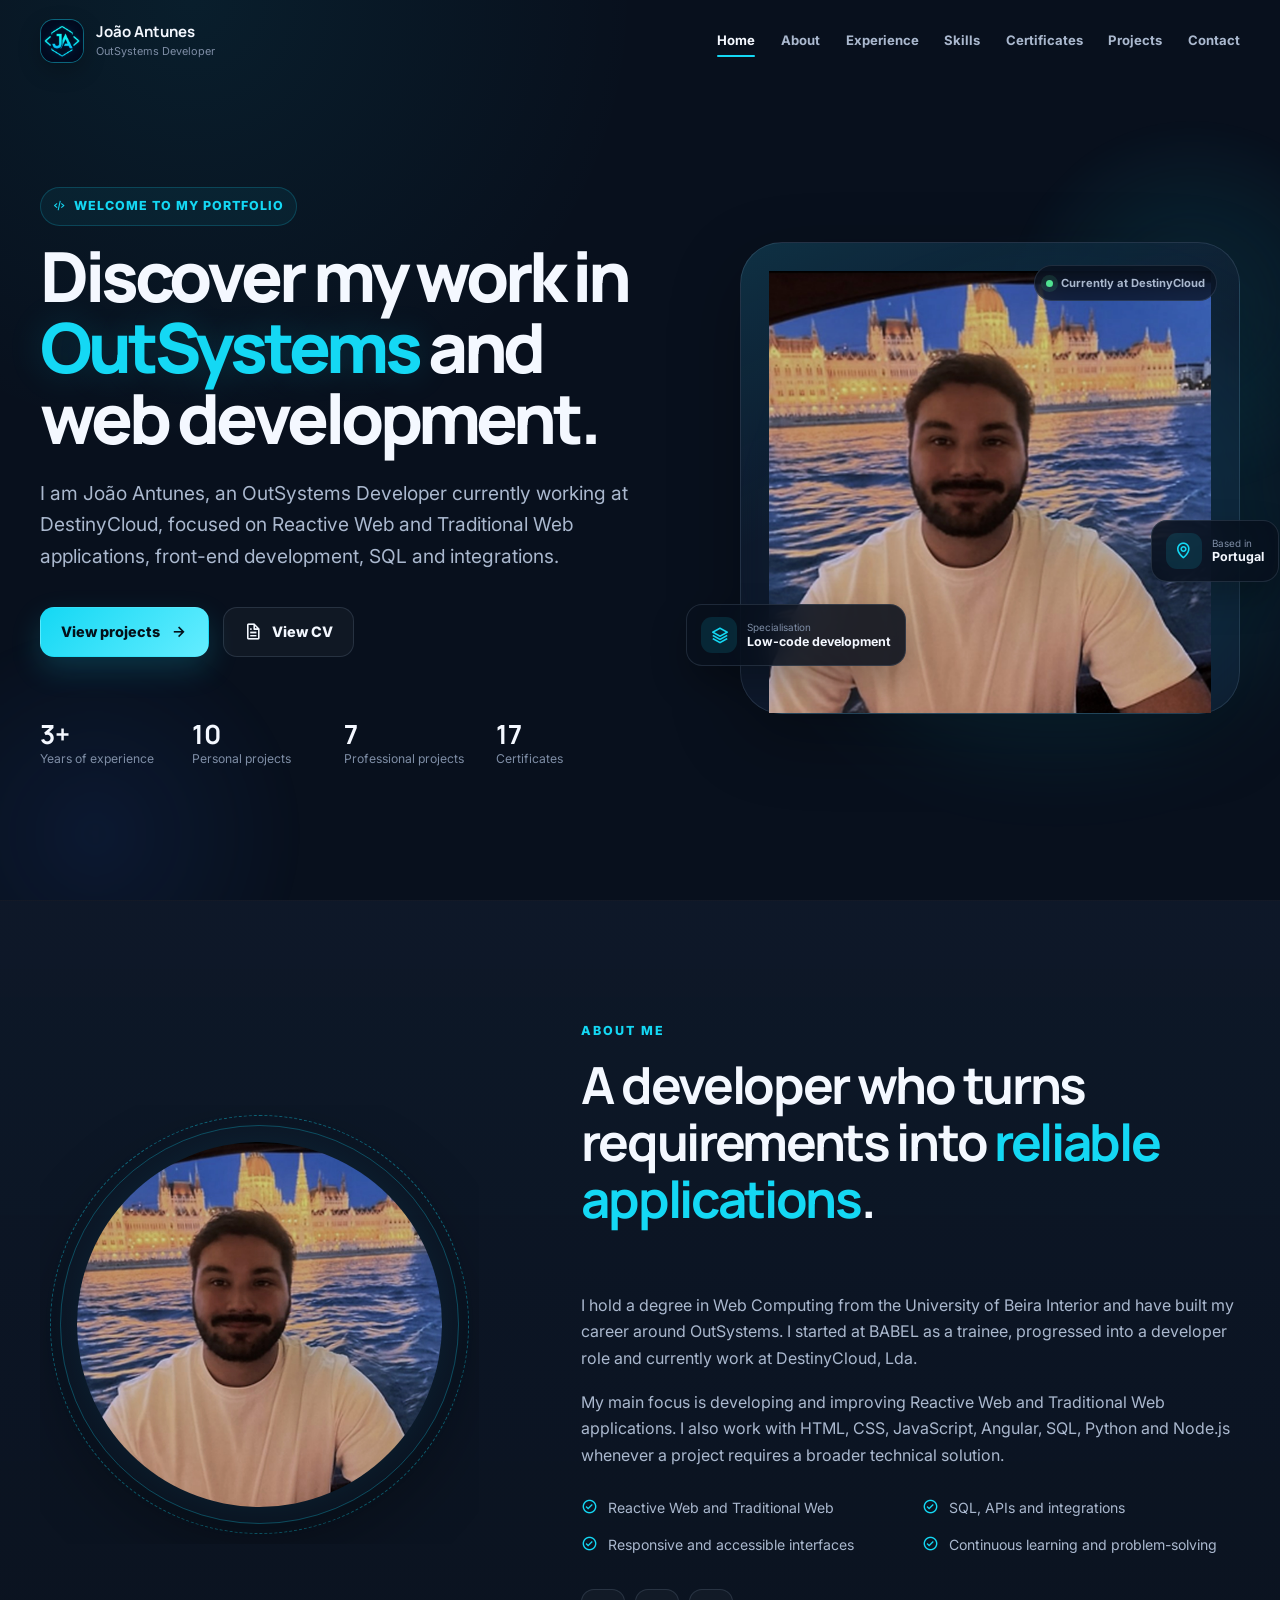
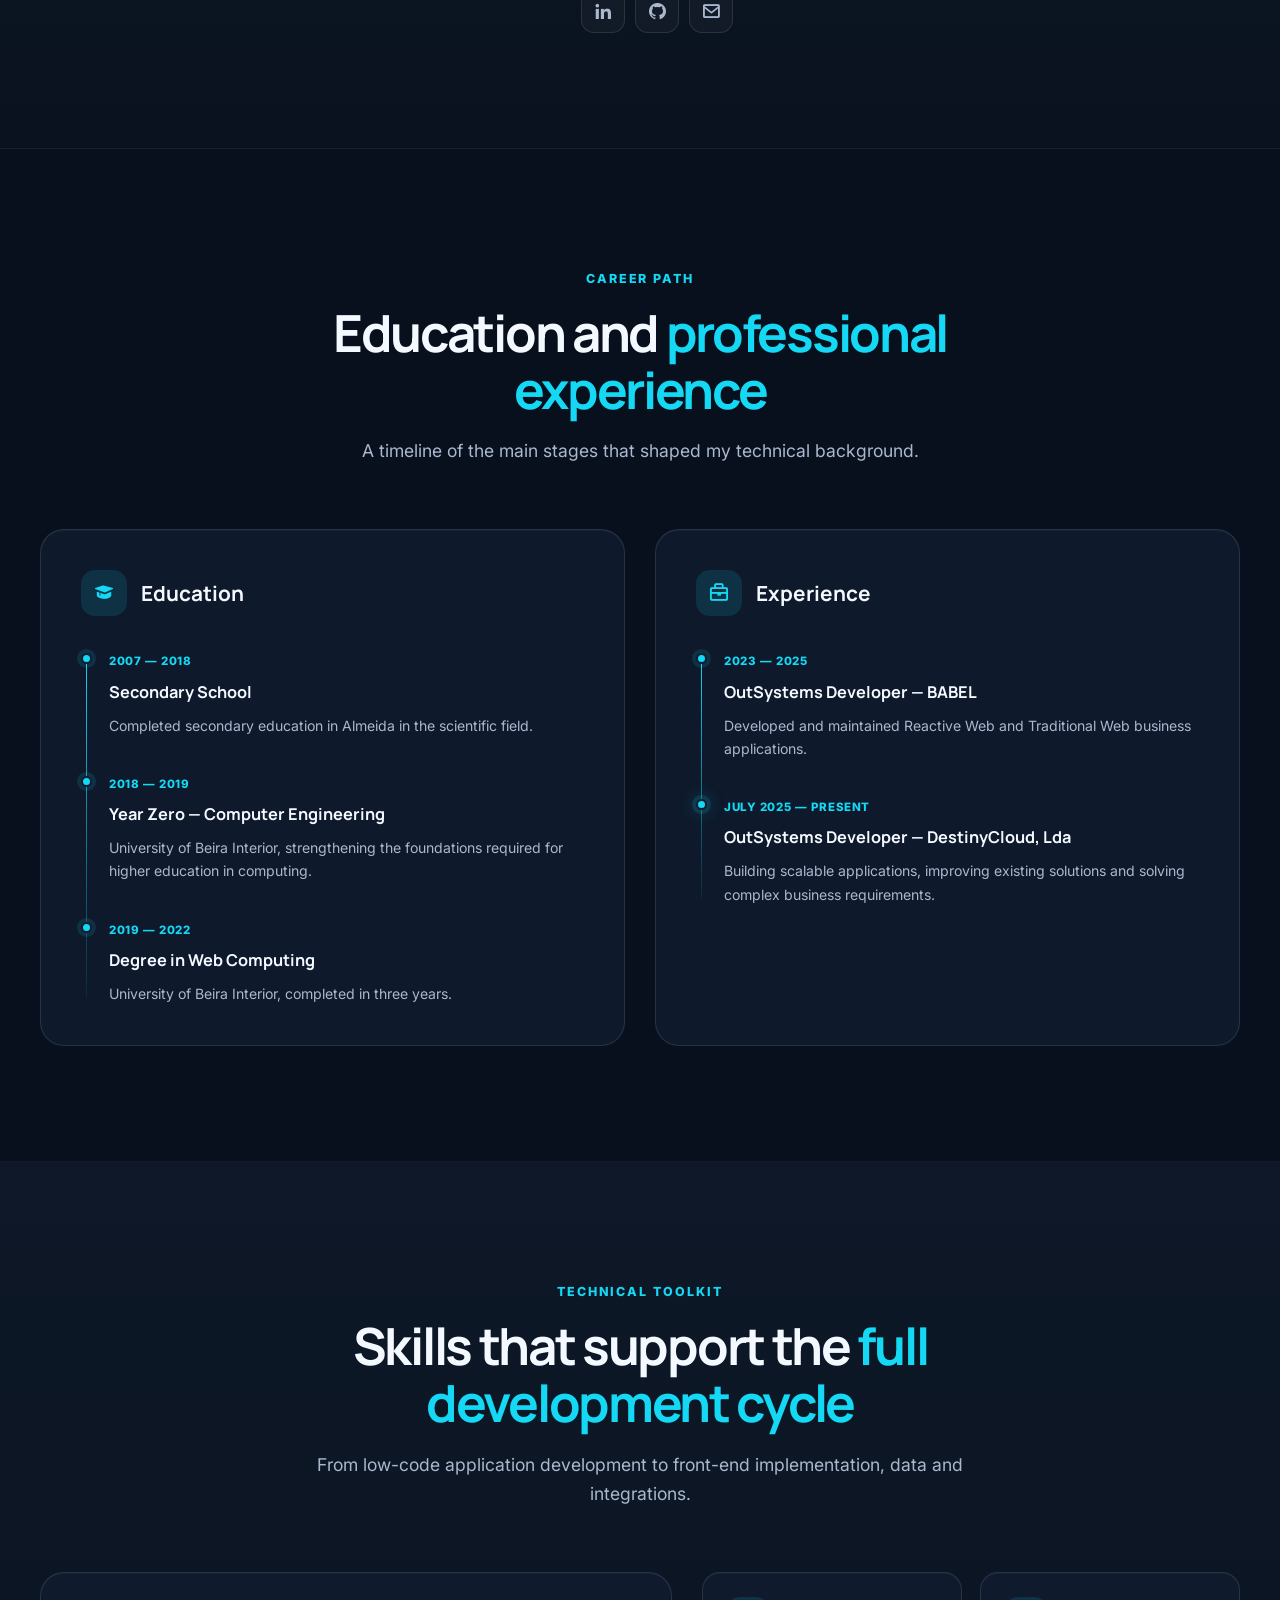
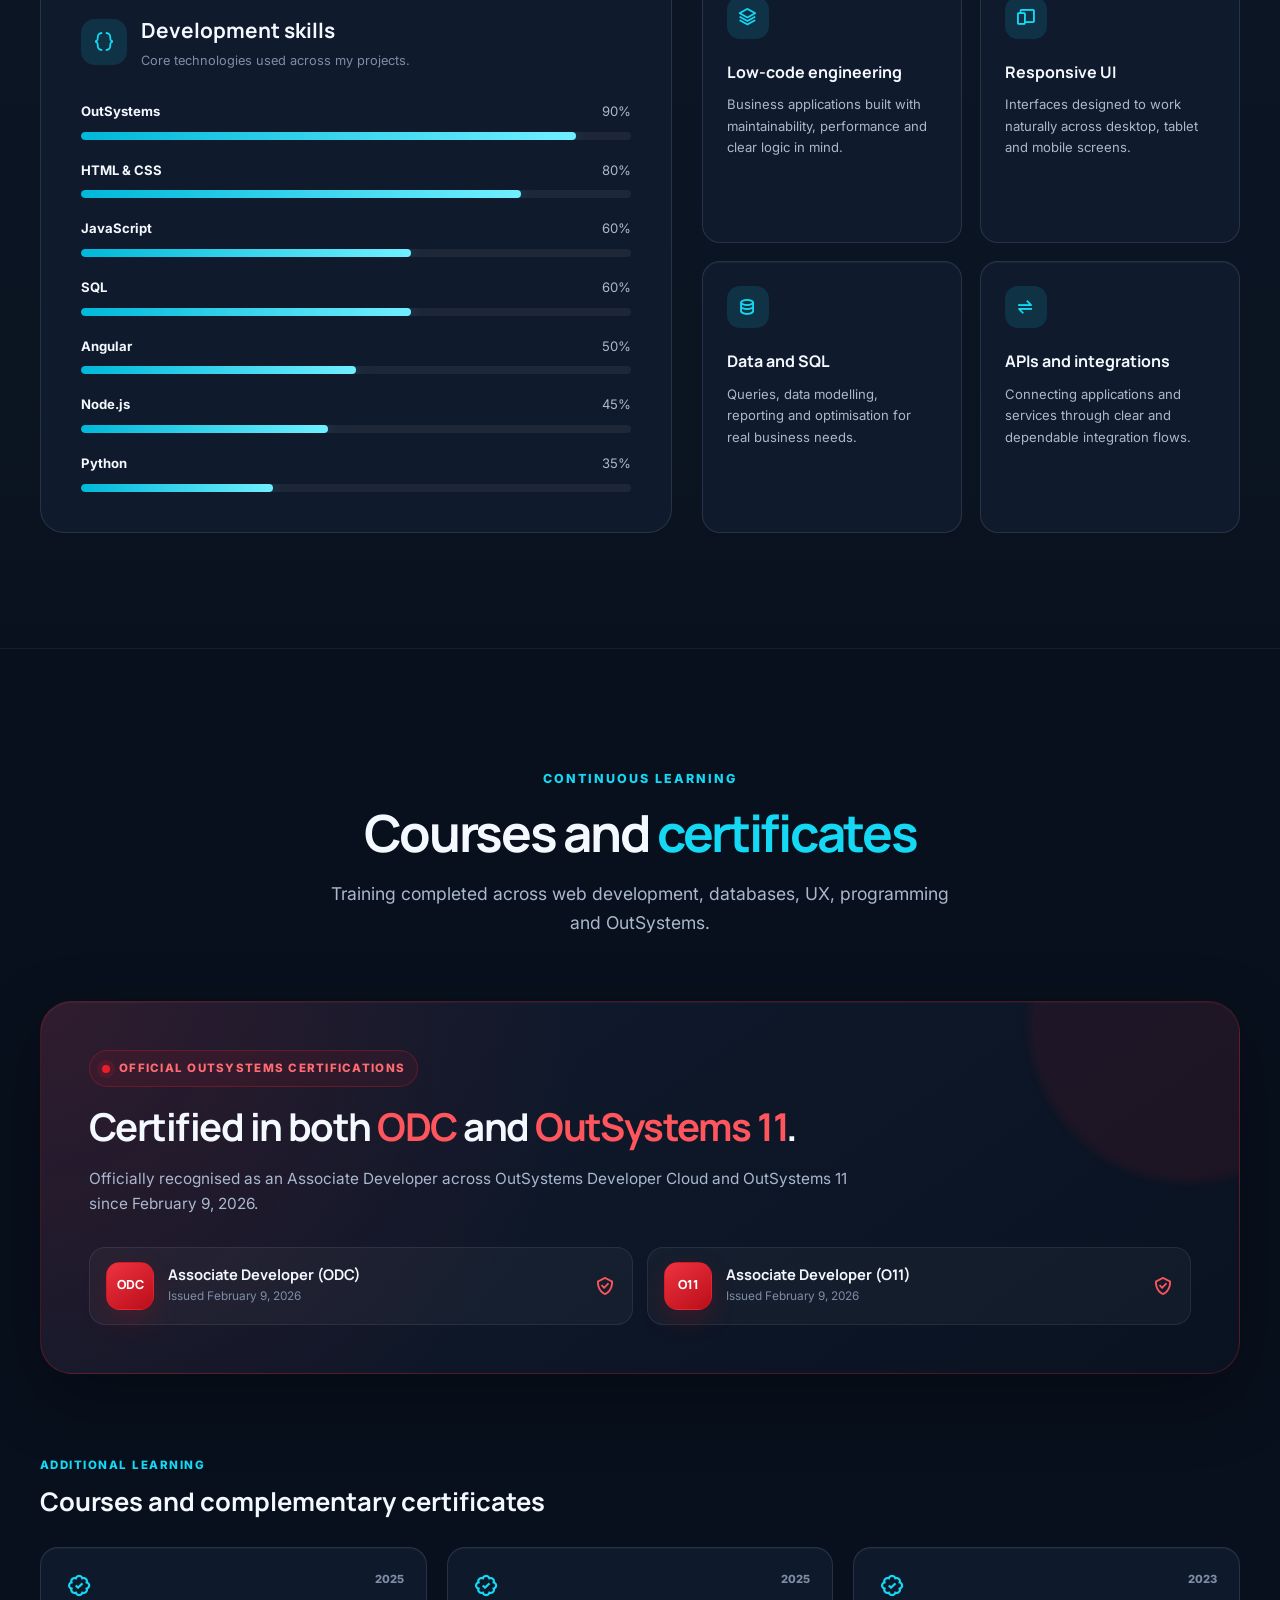
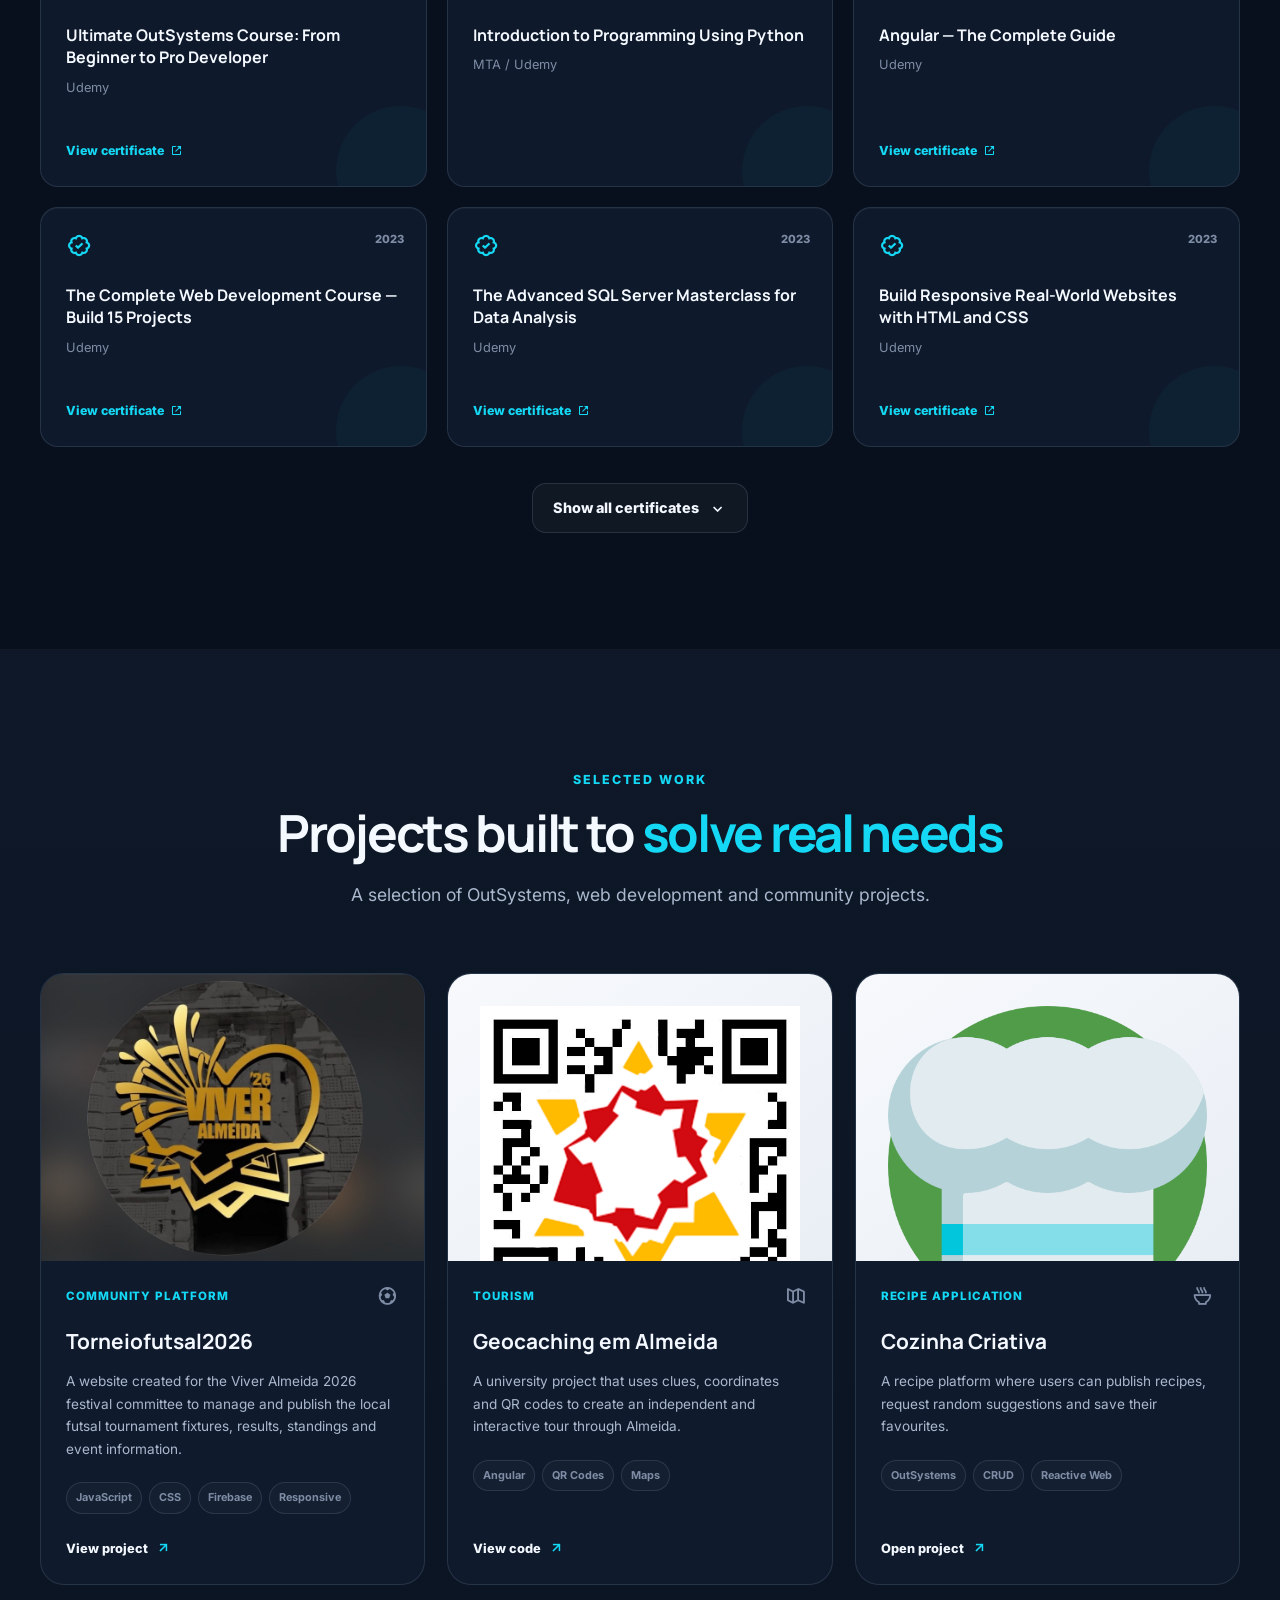
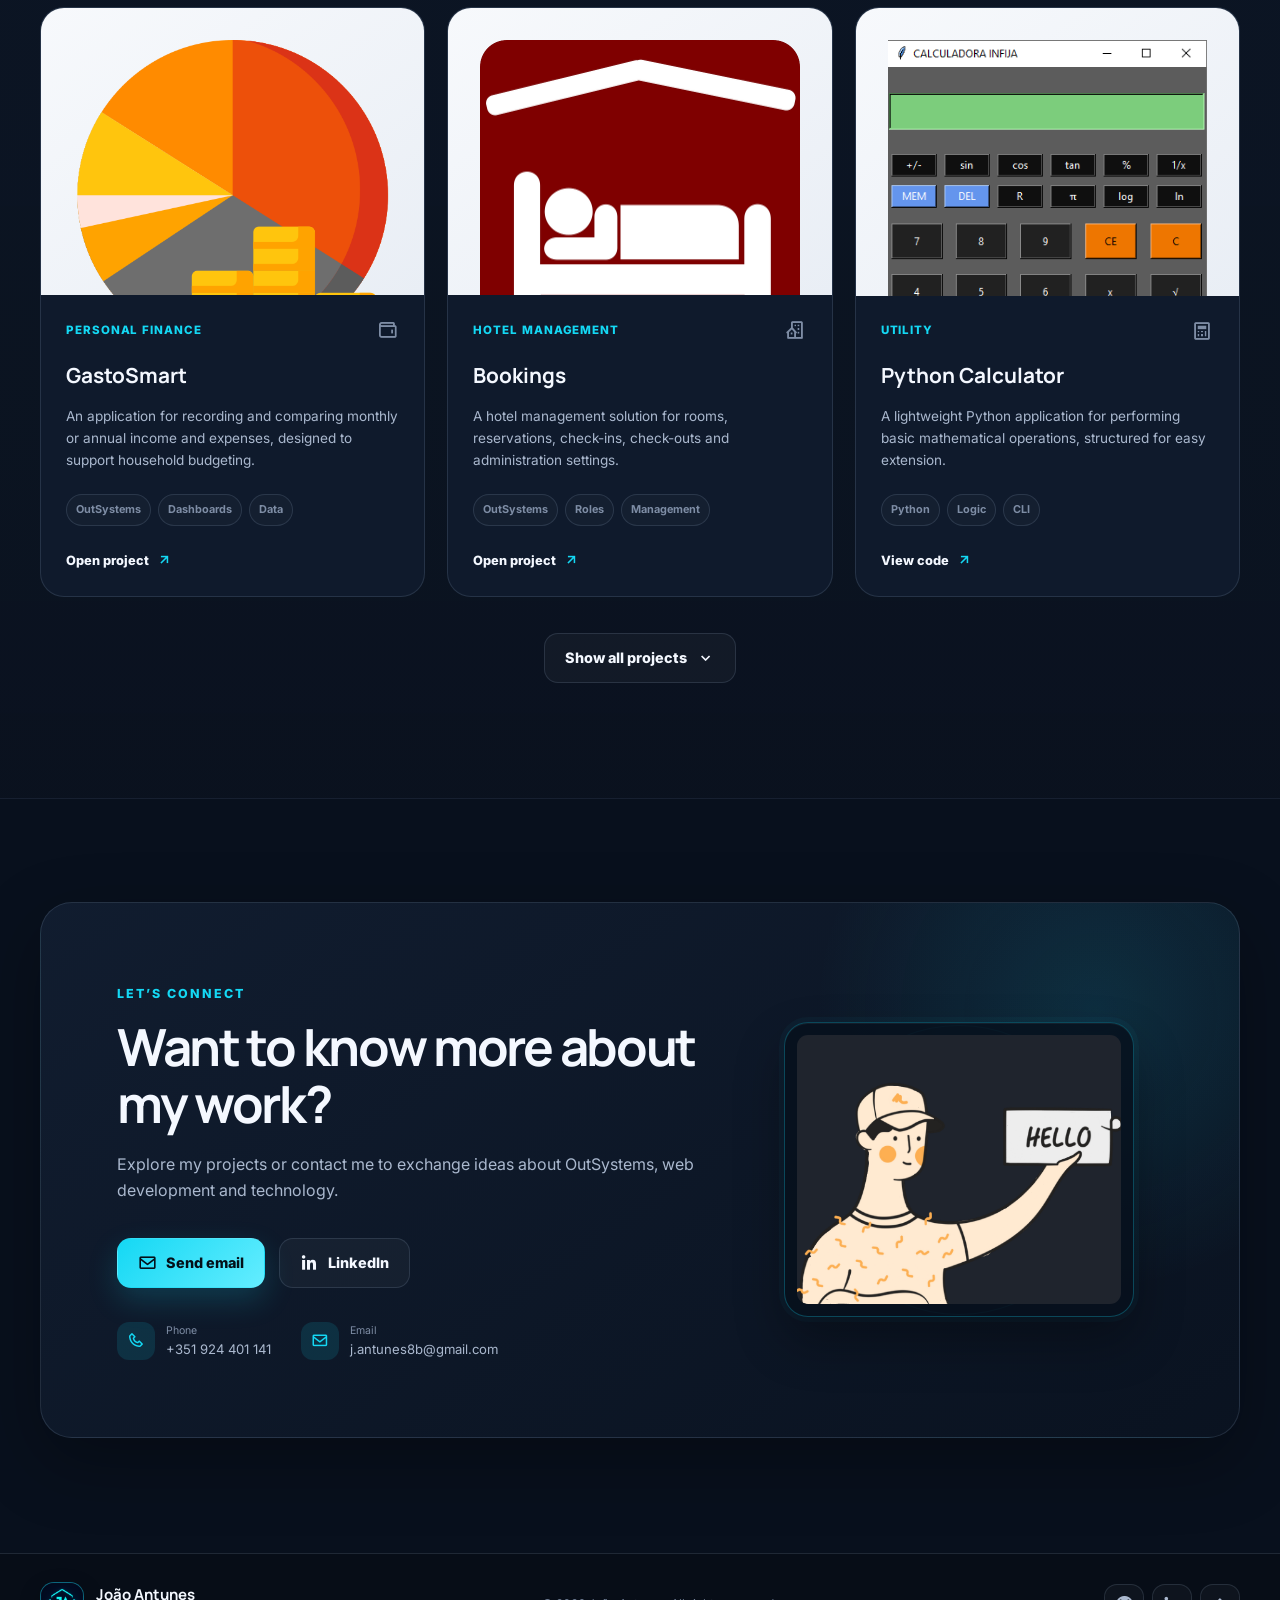
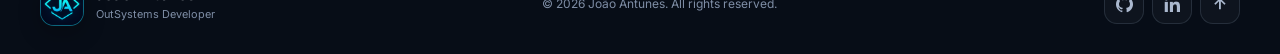
==== commit fb82a8dd: "Add files via upload" ====
--- a/index.html
+++ b/index.html
@@ -1,520 +1,393 @@
 <!DOCTYPE html>
 <html lang="en">
-
 <head>
-    <meta charset="UTF-8">
-    <meta http-equiv="X-UA-Compatible" content="IE=edge">
-    <meta name="viewport" content="width=device-width, initial-scale=1.0">
-    <link rel="icon" href="images/file.ico" type="image/png">
-    <title>João Antunes Personal Portfolio</title>
-    <link rel="stylesheet" href="css/style.css">
-    <script src="https://cdnjs.cloudflare.com/ajax/libs/jquery/3.6.0/jquery.min.js" charset="utf-8"></script>
-    <!-- box icons -->
-     
-    <link href='https://unpkg.com/boxicons@2.1.4/css/boxicons.min.css' rel='stylesheet'>
+  <meta charset="UTF-8">
+  <meta name="viewport" content="width=device-width, initial-scale=1.0">
+  <meta name="description" content="João Antunes — OutSystems Developer specialising in Reactive Web, Traditional Web and modern web technologies.">
+  <meta name="theme-color" content="#0b1220">
+  <meta property="og:title" content="João Antunes | OutSystems Developer">
+  <meta property="og:description" content="Portfolio, professional experience, skills, certificates and selected projects.">
+  <meta property="og:type" content="website">
+  <meta property="og:image" content="images/home.jpg">
+  <link rel="icon" type="image/x-icon" href="images/favicon.ico?v=2">
+  <link rel="icon" type="image/png" sizes="32x32" href="images/favicon-32x32.png?v=2">
+  <link rel="icon" type="image/png" sizes="192x192" href="images/favicon-192x192.png?v=2">
+  <link rel="apple-touch-icon" sizes="180x180" href="images/apple-touch-icon.png?v=2">
+  <link rel="preconnect" href="https://fonts.googleapis.com">
+  <link rel="preconnect" href="https://fonts.gstatic.com" crossorigin>
+  <link href="https://fonts.googleapis.com/css2?family=Inter:wght@400;500;600;700;800&family=Manrope:wght@600;700;800&display=swap" rel="stylesheet">
+  <link href="https://unpkg.com/boxicons@2.1.4/css/boxicons.min.css" rel="stylesheet">
+  <link rel="stylesheet" href="css/style.css">
+  <title>João Antunes | OutSystems Developer</title>
 </head>
-
 <body>
-
-    <!-- header design -->
-    <header class="header">
-        <a href="#" class="logo"><img src="images/file.ico" alt=""><span class="animate" style="--i:1;"></span></a>
-
-        <div class="bx bx-menu" id="menu-icon"><span class="animate" style="--i:2;"></span></div>
-
-        <nav class="navbar">
-            <a href="#home" class="active">Home</a>
-            <a href="#about">About</a>
-            <a href="#education">Education & Experience</a>
-            <a href="#skills">Skills</a>
-            <a href="#certificate">Certificates</a>
-            <a href="#projects">Projects</a>
-            <a href="#contact">Contact</a>
-
-            <span class="active-nav"></span>
-            <span class="animate" style="--i:2;"></span>
-        </nav>
-    </header>
-
-    <!-- home section design -->
-    <section class="home show-animate" id="home">
-        <div class="home-content">
-            <h1>Hi, I'm <span>João Antunes</span><span class="animate" style="--i:2;"></span></h1>
-            <div class="text-animate">
-                <h3>Outsystems Developer</h3>
-                <span class="animate" style="--i:3;"></span>
-            </div>
-            <p>Hello, I'm João, a 25-year-old Web Computing graduate from the University of Beira Interior, originally from Almeida, Portugal. I worked at BABEL as an OutSystems developer until February 2025. I am currently working as an OutSystems Developer at Destiny Cloud, Lda.
-                <span class="animate" style="--i:4;"></span>
-            </p>
-
-            <div class="btn-box">
-                <a href="https://www.dropbox.com/scl/fi/gfp1pooyiw69rcrf1uhcf/Curr-culo-Joao-Antunes.pdf?rlkey=z79rxf6paxwdw8hy7ty45ns7w&st=yzzuz5a8&dl=0" target="_blank" class="btn"><i class='bx bx-file-blank' ></i>curriculum</a>
-                <a href="https://www.linkedin.com/in/jo%C3%A3o-antunes-988613198/" target="_blank" class="btn"><i class='bx bxl-linkedin-square' ></i>Linkedin</a>
-                <span class="animate" style="--i:5;"></span>
-            </div>
-        </div>
-        <div class="home-img">
-            <img  class="home-img" src="images/home.png" alt="">
-        </div>
-        
-    </section>
-
-    <!-- about section design -->
-    <section class="about" id="about">
-        <h2 class="heading">About <span>Me</span><span class="animate scroll" style="--i:1;"></span></h2>
-
-        <div class="about-img">
-            <img src="images/about.jpeg" alt="">
-            <span class="circle-spin"></span>
-            <span class="animate scroll" style="--i:2;"></span>
-        </div>
-
-        <div class="about-content">
-            <h3>Outsystems Developer!<span class="animate scroll" style="--i:3;"></span></h3>
-            <p>Hello, my name is João Antunes, and I am an OutSystems Developer with over 3 years of experience in the field. I hold a degree in Web Computing from the University of Beira Interior.
-                I began my professional career at BABEL, where I joined as a trainee and started learning and working with OutSystems.
-                I worked at BABEL until February 2025 as an OutSystems Developer, focusing on the development of Reactive Web and Traditional Web applications.
-                In July 2025, I started a new professional chapter at Destiny Cloud, Lda, where I currently work as an OutSystems Developer.<span class="animate scroll" style="--i:2;"></span></p>
-                
-                <p>In addition to OutSystems, I also have experience working with technologies such as HTML, CSS, JavaScript, Angular, SQL, Python and Node.js. I consider myself a dedicated and hardworking person, always ready to face new challenges and continue growing professionally. In July 2025, I started a new chapter at Destiny Cloud, Lda, where I currently work as an OutSystems Developer.
-                <span class="animate scroll" style="--i:4;"></span>
-            </p>
-
-        </div>
-    </section>
-
-    <!-- education section design -->
-    <section class="education" id="education">
-        <h2 class="heading">My <span>Jorney</span><span class="animate scroll" style="--i:1;"></span></h2>
-
-        <div class="education-row">
-            <div class="education-column">
-                <h3 class="title">Education<span class="animate scroll" style="--i:2;"></span></h3>
-
-                <div class="education-box">
-                    <div class="education-content">
-                        <div class="content">
-                            <div class="year"><i class='bx bxs-calendar'></i> 2007 - 2018</div>
-                            <h3>School</h3>
-                            <p>I went to school in Almeida, where I completed my high school in the scientific field with the grade: 14.</p>
-                        </div>
-                    </div>
-
-                    <div class="education-content">
-                        <div class="content">
-                            <div class="year"><i class='bx bxs-calendar'></i> 2018 - 2019</div>
-                            <h3>year zero in computer engineering - University of Beira Interior</h3>
-                            <p>I entered year zero of computer engineering because I couldn't get a grade in the exam to compete.</p>
-                        </div>
-                    </div>
-
-                    <div class="education-content">
-                        <div class="content">
-                            <div class="year"><i class='bx bxs-calendar'></i> 2019 - 2022</div>
-                            <h3>Degree in Web Computing - University of Beira Interior</h3>
-                            <p>I got into web computing where I graduated in 3 years with the grade: 13.</p>
-                        </div>
-                    </div>
-
-                    <span class="animate scroll" style="--i:3;"></span>
+  <a class="skip-link" href="#main-content">Skip to content</a>
+
+  <header class="site-header" id="site-header">
+    <div class="nav-shell">
+      <a class="brand" href="#home" aria-label="João Antunes homepage">
+        <span class="brand-mark"><img src="images/joao-antunes-logo.png" alt="" aria-hidden="true"></span>
+        <span class="brand-copy">
+          <strong>João Antunes</strong>
+          <small>OutSystems Developer</small>
+        </span>
+      </a>
+
+      <button class="menu-toggle" id="menu-toggle" type="button" aria-label="Open navigation" aria-controls="main-nav" aria-expanded="false">
+        <i class="bx bx-menu" aria-hidden="true"></i>
+      </button>
+
+      <nav class="main-nav" id="main-nav" aria-label="Main navigation">
+        <a href="#home" class="active">Home</a>
+        <a href="#about">About</a>
+        <a href="#experience">Experience</a>
+        <a href="#skills">Skills</a>
+        <a href="#certificates">Certificates</a>
+        <a href="#projects">Projects</a>
+        <a href="#contact">Contact</a>
+      </nav>
+    </div>
+  </header>
+
+  <main id="main-content">
+    <section class="hero section" id="home">
+      <div class="hero-glow hero-glow-one" aria-hidden="true"></div>
+      <div class="hero-glow hero-glow-two" aria-hidden="true"></div>
+
+      <div class="section-shell hero-grid">
+        <div class="hero-copy reveal">
+          <span class="eyebrow"><i class="bx bx-code-alt" aria-hidden="true"></i> Welcome to my portfolio</span>
+          <h1>Discover my work in <span>OutSystems</span> and web development.</h1>
+          <p class="hero-lead">I am João Antunes, an OutSystems Developer currently working at DestinyCloud, focused on Reactive Web and Traditional Web applications, front-end development, SQL and integrations.</p>
+
+          <div class="hero-actions">
+            <a class="button button-primary" href="#projects">View projects <i class="bx bx-right-arrow-alt" aria-hidden="true"></i></a>
+            <a class="button button-secondary" href="https://www.dropbox.com/scl/fi/sjqrxnk6fhh9hbzf1tipf/CV.pdf?rlkey=ny50qxtk7mu9dng6q3a8mm7nc&st=w87xpz6z&dl=0" target="_blank" rel="noopener noreferrer"><i class="bx bx-file" aria-hidden="true"></i> View CV</a>
+          </div>
+
+          <div class="hero-stats" aria-label="Portfolio highlights">
+            <div><strong>3+</strong><span>Years of experience</span></div>
+            <div><strong>10</strong><span>Personal projects</span></div>
+            <div><strong>7</strong><span>Professional projects</span></div>
+            <div><strong>17</strong><span>Certificates</span></div>
+          </div>
+        </div>
+
+        <div class="hero-visual reveal">
+          <div class="profile-card">
+            <div class="profile-badge"><span></span> Currently at DestinyCloud</div>
+            <img src="images/home.jpg" alt="Portrait of João Antunes" width="1736" height="1296">
+            <div class="profile-floating-card profile-role">
+              <i class="bx bx-layer" aria-hidden="true"></i>
+              <div><small>Specialisation</small><strong>Low-code development</strong></div>
+            </div>
+            <div class="profile-floating-card profile-location">
+              <i class="bx bx-map" aria-hidden="true"></i>
+              <div><small>Based in</small><strong>Portugal</strong></div>
+            </div>
+          </div>
+        </div>
+      </div>
+    </section>
+
+    <section class="section section-muted" id="about">
+      <div class="section-shell about-grid">
+        <div class="about-visual reveal">
+          <div class="about-photo-wrap">
+            <img src="images/about.jpg" alt="João Antunes" loading="lazy" width="1736" height="1296">
+            <span class="about-ring" aria-hidden="true"></span>
+          </div>
+        </div>
+
+        <div class="about-copy reveal">
+          <div class="section-heading section-heading-left">
+            <span class="section-kicker">About me</span>
+            <h2>A developer who turns requirements into <span>reliable applications</span>.</h2>
+          </div>
+          <p>I hold a degree in Web Computing from the University of Beira Interior and have built my career around OutSystems. I started at BABEL as a trainee, progressed into a developer role and currently work at DestinyCloud, Lda.</p>
+          <p>My main focus is developing and improving Reactive Web and Traditional Web applications. I also work with HTML, CSS, JavaScript, Angular, SQL, Python and Node.js whenever a project requires a broader technical solution.</p>
+
+          <div class="about-points">
+            <div><i class="bx bx-check-circle" aria-hidden="true"></i><span>Reactive Web and Traditional Web</span></div>
+            <div><i class="bx bx-check-circle" aria-hidden="true"></i><span>SQL, APIs and integrations</span></div>
+            <div><i class="bx bx-check-circle" aria-hidden="true"></i><span>Responsive and accessible interfaces</span></div>
+            <div><i class="bx bx-check-circle" aria-hidden="true"></i><span>Continuous learning and problem-solving</span></div>
+          </div>
+
+          <div class="social-row">
+            <a href="https://www.linkedin.com/in/jo%C3%A3o-antunes-988613198/" target="_blank" rel="noopener noreferrer" aria-label="LinkedIn profile"><i class="bx bxl-linkedin" aria-hidden="true"></i></a>
+            <a href="https://github.com/jmfa2310" target="_blank" rel="noopener noreferrer" aria-label="GitHub profile"><i class="bx bxl-github" aria-hidden="true"></i></a>
+            <a href="mailto:j.antunes8b@gmail.com" aria-label="Send email"><i class="bx bx-envelope" aria-hidden="true"></i></a>
+          </div>
+        </div>
+      </div>
+    </section>
+
+    <section class="section" id="experience">
+      <div class="section-shell">
+        <div class="section-heading reveal">
+          <span class="section-kicker">Career path</span>
+          <h2>Education and <span>professional experience</span></h2>
+          <p>A timeline of the main stages that shaped my technical background.</p>
+        </div>
+
+        <div class="journey-grid">
+          <article class="journey-column reveal">
+            <div class="journey-title"><span><i class="bx bxs-graduation" aria-hidden="true"></i></span><h3>Education</h3></div>
+            <div class="timeline">
+              <div class="timeline-item">
+                <span class="timeline-dot" aria-hidden="true"></span>
+                <time>2007 — 2018</time>
+                <h4>Secondary School</h4>
+                <p>Completed secondary education in Almeida in the scientific field.</p>
+              </div>
+              <div class="timeline-item">
+                <span class="timeline-dot" aria-hidden="true"></span>
+                <time>2018 — 2019</time>
+                <h4>Year Zero — Computer Engineering</h4>
+                <p>University of Beira Interior, strengthening the foundations required for higher education in computing.</p>
+              </div>
+              <div class="timeline-item">
+                <span class="timeline-dot" aria-hidden="true"></span>
+                <time>2019 — 2022</time>
+                <h4>Degree in Web Computing</h4>
+                <p>University of Beira Interior, completed in three years.</p>
+              </div>
+            </div>
+          </article>
+
+          <article class="journey-column reveal">
+            <div class="journey-title"><span><i class="bx bx-briefcase" aria-hidden="true"></i></span><h3>Experience</h3></div>
+            <div class="timeline">
+              <div class="timeline-item">
+                <span class="timeline-dot" aria-hidden="true"></span>
+                <time>2023 — 2025</time>
+                <h4>OutSystems Developer — BABEL</h4>
+                <p>Developed and maintained Reactive Web and Traditional Web business applications.</p>
+              </div>
+              <div class="timeline-item timeline-current">
+                <span class="timeline-dot" aria-hidden="true"></span>
+                <time>July 2025 — Present</time>
+                <h4>OutSystems Developer — DestinyCloud, Lda</h4>
+                <p>Building scalable applications, improving existing solutions and solving complex business requirements.</p>
+              </div>
+            </div>
+          </article>
+        </div>
+      </div>
+    </section>
+
+    <section class="section section-muted" id="skills">
+      <div class="section-shell">
+        <div class="section-heading reveal">
+          <span class="section-kicker">Technical toolkit</span>
+          <h2>Skills that support the <span>full development cycle</span></h2>
+          <p>From low-code application development to front-end implementation, data and integrations.</p>
+        </div>
+
+        <div class="skills-layout">
+          <article class="skill-panel reveal">
+            <div class="panel-heading">
+              <span><i class="bx bx-code-curly" aria-hidden="true"></i></span>
+              <div><h3>Development skills</h3><p>Core technologies used across my projects.</p></div>
+            </div>
+            <div class="skill-bars">
+              <div class="skill-item" style="--skill: 90%"><div><strong>OutSystems</strong><span>90%</span></div><div class="skill-track"><span></span></div></div>
+              <div class="skill-item" style="--skill: 80%"><div><strong>HTML & CSS</strong><span>80%</span></div><div class="skill-track"><span></span></div></div>
+              <div class="skill-item" style="--skill: 60%"><div><strong>JavaScript</strong><span>60%</span></div><div class="skill-track"><span></span></div></div>
+              <div class="skill-item" style="--skill: 60%"><div><strong>SQL</strong><span>60%</span></div><div class="skill-track"><span></span></div></div>
+              <div class="skill-item" style="--skill: 50%"><div><strong>Angular</strong><span>50%</span></div><div class="skill-track"><span></span></div></div>
+              <div class="skill-item" style="--skill: 45%"><div><strong>Node.js</strong><span>45%</span></div><div class="skill-track"><span></span></div></div>
+              <div class="skill-item" style="--skill: 35%"><div><strong>Python</strong><span>35%</span></div><div class="skill-track"><span></span></div></div>
+            </div>
+          </article>
+
+          <div class="capabilities reveal">
+            <article class="capability-card"><i class="bx bx-layer" aria-hidden="true"></i><h3>Low-code engineering</h3><p>Business applications built with maintainability, performance and clear logic in mind.</p></article>
+            <article class="capability-card"><i class="bx bx-devices" aria-hidden="true"></i><h3>Responsive UI</h3><p>Interfaces designed to work naturally across desktop, tablet and mobile screens.</p></article>
+            <article class="capability-card"><i class="bx bx-data" aria-hidden="true"></i><h3>Data and SQL</h3><p>Queries, data modelling, reporting and optimisation for real business needs.</p></article>
+            <article class="capability-card"><i class="bx bx-transfer-alt" aria-hidden="true"></i><h3>APIs and integrations</h3><p>Connecting applications and services through clear and dependable integration flows.</p></article>
+          </div>
+        </div>
+      </div>
+    </section>
+
+    <section class="section" id="certificates">
+      <div class="section-shell">
+        <div class="section-heading reveal">
+          <span class="section-kicker">Continuous learning</span>
+          <h2>Courses and <span>certificates</span></h2>
+          <p>Training completed across web development, databases, UX, programming and OutSystems.</p>
+        </div>
+
+        <div class="outsystems-certifications reveal">
+          <div class="outsystems-cert-copy">
+            <span class="outsystems-cert-label"><span aria-hidden="true"></span> Official OutSystems certifications</span>
+            <h3>Certified in both <span>ODC</span> and <span>OutSystems 11</span>.</h3>
+            <p>Officially recognised as an Associate Developer across OutSystems Developer Cloud and OutSystems 11 since February 9, 2026.</p>
+
+            <div class="outsystems-cert-list">
+              <article>
+                <div class="outsystems-cert-badge" aria-hidden="true">ODC</div>
+                <div>
+                  <strong>Associate Developer (ODC)</strong>
+                  <span>Issued February 9, 2026</span>
                 </div>
-            </div>
-
-            <div class="education-column">
-                <h3 class="title">Experience<span class="animate scroll" style="--i:5;"></span></h3>
-
-                <div class="education-box">
-
-                    <div class="education-content">
-                        <div class="content">
-                            <div class="year"><i class='bx bxs-calendar'></i> 2018 - 2019</div>
-                            <h3>Trainee - BABEL Sistemas de Información</h3>
-                            <p>I joined the Babel internship in January, in the first month I completed 12 Udemy certificates. From then until I completed the internship in October of the same year, I always worked on real projects on the Outsystems platform. I finished the internship with the evaluation: Good.</p>
-                        </div>
-                    </div>
-
-                    <div class="education-content">
-                        <div class="content">
-                            <div class="year"><i class='bx bxs-calendar'></i> 2022 - 2025</div>
-                            <h3>Outsystems developer - BABEL Sistemas de Información</h3>
-                            <p>I worked for two years as an OutSystems Developer at BABEL.</p>
-                        </div>
-                    </div>
-
-                    <div class="education-content">
-                        <div class="content">
-                            <div class="year"><i class='bx bxs-calendar'></i> 2025 - current</div>
-                            <h3>Outsystems developer - DestinyCloud,Lda</h3>
-                            <p>I have been working as an OutSystems Developer at DestinyCloud, Lda since July 2025.</p>
-                        </div>
-                    </div>
-
-                    <span class="animate scroll" style="--i:6;"></span>
+                <i class="bx bx-check-shield" aria-hidden="true"></i>
+              </article>
+              <article>
+                <div class="outsystems-cert-badge" aria-hidden="true">O11</div>
+                <div>
+                  <strong>Associate Developer (O11)</strong>
+                  <span>Issued February 9, 2026</span>
                 </div>
-            </div>
-        </div>
-    </section>
-
-    <!-- skills section design -->
-    <section class="skills" id="skills">
-        <h2 class="heading">My <span>Skills</span><span class="animate scroll" style="--i:1;"></span></h2>
-
-        <div class="skills-row">
-            <div class="skills-column">
-                <h3 class="title">Coding Skills<span class="animate scroll" style="--i:2;"></span></h3>
-
-                <div class="skills-box">
-                    <div class="skills-content">
-                        <div class="progress">
-                            <h3>Outsystems <span>90%</span></h3>
-                            <div class="bar"><span></span></div>
-                        </div>
-
-                        <div class="progress">
-                            <h3>HTML/CSS <span>80%</span></h3>
-                            <div class="bar"><span></span></div>
-                        </div>
-
-                        <div class="progress">
-                            <h3>Angular <span>50%</span></h3>
-                            <div class="bar"><span></span></div>
-                        </div>
-
-                        <div class="progress">
-                            <h3>SQL <span>60%</span></h3>
-                            <div class="bar"><span></span></div>
-                        </div>
-
-                        <div class="progress">
-                            <h3>Node.js <span>45%</span></h3>
-                            <div class="bar"><span></span></div>
-                        </div>
-
-                        <div class="progress">
-                            <h3>JavaScript<span>60%</span></h3>
-                            <div class="bar"><span></span></div>
-                        </div>
-
-                        <div class="progress">
-                            <h3>Python<span>35%</span></h3>
-                            <div class="bar"><span></span></div>
-                        </div>
-                    </div>
-
-                    <span class="animate scroll" style="--i:3;"></span>
-                </div>
-            </div>
-
-            <div class="skills-column">
-                <h3 class="title">Professional Skills<span class="animate scroll" style="--i:5;"></span></h3>
-
-                <div class="skills-box">
-                    <div class="skills-content">
-                        <div class="progress">
-                            <h3>Software Engineer - Low Code (Outsystems) <span>95%</span></h3>
-                            <div class="bar"><span></span></div>
-                        </div>
-
-                        <div class="progress">
-                            <h3>Web Development <span>67%</span></h3>
-                            <div class="bar"><span></span></div>
-                        </div>
-
-                        <div class="progress">
-                            <h3>Angular Front-end Developer <span>45%</span></h3>
-                            <div class="bar"><span></span></div>
-                        </div>
-
-                    </div>
-
-                    <span class="animate scroll" style="--i:6;"></span>
-                </div>
-            </div>
-        </div>
-    </section>
- 
- <!-- Certificates section design -->
- <section class="education" id="certificate">
-    <h2 class="heading">My <span>certificates</span><span class="animate scroll" style="--i:1;"></span></h2>
-
-    <div class="education-row">
-        <div class="education-column">
-            <h3 class="title">&nbsp<span class="animate scroll" style="--i:2;"></span></h3>
-
-            <div class="education-box">
-                <div class="education-content">
-                    <div class="content">
-                        <div class="year"><i class='bx bxs-calendar'></i> 2022</div>
-                        <h3>Digital Marketing - Google</h3>
-                        <p>&nbsp</p>
-                    </div>
-                </div>
-
-                <div class="education-content">
-                    <div class="content">
-                        <div class="year"><i class='bx bxs-calendar'></i> 05/01/2023</div>
-                        <h3>Build Responsive Real-World Websites with HTML and CSS - Udemy</h3>
-                        <p><a href="https://www.udemy.com/certificate/UC-3027ae52-b32d-4226-bf0f-c6b4fc1397d4/" target="_blank">Link</a></p>
-                    </div>
-                </div>
-
-                <div class="education-content">
-                    <div class="content">
-                        <div class="year"><i class='bx bxs-calendar'></i> 09/01/2023</div>
-                        <h3>Advanced CSS and Sass: Flexbox, Grid, Animations and - Udemy</h3>
-                        <p><a href="https://www.udemy.com/certificate/UC-52c3335b-b331-414b-afa5-af81e7bf22ae/" target="_blank">Link</a></p>
-                    </div>
-                </div>
-                
-                <div class="education-content">
-                    <div class="content">
-                        <div class="year"><i class='bx bxs-calendar'></i> 10/01/2023</div>
-                        <h3>JavaScript Basics for Beginners - Udemy</h3>
-                        <p><a href="https://www.udemy.com/certificate/UC-74177f87-ba69-4d15-a9af-6e2763232604/" target="_blank">Link</a></p>
-                    </div>
-                </div>
-
-                <div class="education-content">
-                    <div class="content">
-                        <div class="year"><i class='bx bxs-calendar'></i> 11/01/2023</div>
-                        <h3> *UPDATED* DOM 2024 Build Dynamic Websites JavaScript Part 1 - Udemy</h3>
-                    </div>
-                </div>
-
-                <div class="education-content">
-                    <div class="content">
-                        <div class="year"><i class='bx bxs-calendar'></i> 12/01/2023</div>
-                        <h3> *UPDATED* DOM 2024 Build Dynamic Websites JavaScript Part 2 - Udemy</h3>
-                        <p><a href="https://www.udemy.com/certificate/UC-badacccb-1dbd-42d3-883b-eb6ecf47bad2/" target="_blank">Link</a></p>
-                    </div>
-                </div>
-
-                <div class="education-content">
-                    <div class="content">
-                        <div class="year"><i class='bx bxs-calendar'></i> 16/01/2023</div>
-                        <h3>Complete jQuery Course Modern for Beginners to Advanced - Udemy</h3>
-                        <p><a href="https://www.udemy.com/certificate/UC-c862fa5d-8f26-4baa-a393-c4ab1007cd22/" target="_blank">Link</a></p>
-                    </div>
-                </div>
-
-                <div class="education-content">
-                    <div class="content">
-                        <div class="year"><i class='bx bxs-calendar'></i> 17/01/2023</div>
-                        <h3>UX Fundamentals: Practical Usability for Product Design - Udemy</h3>
-                        <p><a href="https://www.udemy.com/certificate/UC-2519c25b-8caf-4b2a-bac4-3d8549e29cd9/" target="_blank">Link</a></p>
-                    </div>
-                </div>
-
-
-                <span class="animate scroll" style="--i:3;"></span>
-            </div>
-        </div>
-
-        <div class="education-column">
-            <h3 class="title">&nbsp<span class="animate scroll" style="--i:5;"></span></h3>
-
-            <div class="education-box">
-
-                <div class="education-content">
-                    <div class="content">
-                        <div class="year"><i class='bx bxs-calendar'></i> 17/01/2023</div>
-                        <h3> Microsoft SQL for Beginners - Udemy</h3>
-                        <p><a href="https://www.udemy.com/certificate/UC-5844a4e8-0108-4ff2-bf5e-a1622650e9b2/" target="_blank">Link</a></p>
-                    </div>
-                </div>
-
-                <div class="education-content">
-                    <div class="content">
-                        <div class="year"><i class='bx bxs-calendar'></i> 18/01/2023</div>
-                        <h3>The Advanced SQL Server Masterclass For Data Analysis - Udemy</h3>
-                        <p><a href="https://www.udemy.com/certificate/UC-2357dd30-876a-4aad-b9f7-bbbb3cd76829/" target="_blank">Link</a></p>
-                    </div>
-                </div>
-
-                <div class="education-content">
-                    <div class="content">
-                        <div class="year"><i class='bx bxs-calendar'></i> 20/01/2023</div>
-                        <h3> The Complete ASP.NET MVC 5 Course - Udemy</h3>
-                        <p><a href="https://www.udemy.com/certificate/UC-684537c5-f85a-462e-9f92-4c7355619308/" target="_blank">Link</a></p>
-                    </div>
-                </div>
-
-                <div class="education-content">
-                    <div class="content">
-                        <div class="year"><i class='bx bxs-calendar'></i> 12/07/2023</div>
-                        <h3> The Complete Web Development Course - Build 15 Projects - Udemy</h3>
-                        <p><a href="https://www.udemy.com/certificate/UC-eb9428b7-72ce-44ca-9366-c0fbb0b88e7a/" target="_blank">Link</a></p>
-                    </div>
-                </div>
-
-                <div class="education-content">
-                    <div class="content">
-                        <div class="year"><i class='bx bxs-calendar'></i> 12/07/2023</div>
-                        <h3> Angular - The Complete Guide (2024 Edition) - Udemy</h3>
-                        <p><a href="https://www.udemy.com/certificate/UC-2519c25b-8caf-4b2a-bac4-3d8549e29cd9/" target="_blank">Link</a></p>
-                    </div>
-                </div>
-
-                <div class="education-content">
-                    <div class="content">
-                        <div class="year"><i class='bx bxs-calendar'></i> 14/042025</div>
-                        <h3> MTA: Introduction to Programming Using Python - Udemy</h3>
-                        <p>&nbsp</p>
-                        <p>&nbsp</p>
-                    </div>
-                </div>
-
-                <div class="education-content">
-                    <div class="content">
-                        <div class="year"><i class='bx bxs-calendar'></i> 14/04/2025</div>
-                        <h3> Ultimate OutSystems Course: From Beginner to Pro Developer - Udemy</h3>
-                        <p><a href="https://www.udemy.com/certificate/UC-bccdd0cf-9003-4829-a818-4157e5d987d6/" target="_blank">Link</a></p>
-                    </div>
-                </div>
-                
-
-                <span class="animate scroll" style="--i:6;"></span>
-            </div>
-        </div>
+                <i class="bx bx-check-shield" aria-hidden="true"></i>
+              </article>
+            </div>
+          </div>
+
+        </div>
+
+        <div class="certificate-list-heading reveal">
+          <span>Additional learning</span>
+          <h3>Courses and complementary certificates</h3>
+        </div>
+
+        <div class="certificate-grid" id="certificate-grid">
+          <article class="certificate-card reveal"><span class="certificate-year">2025</span><i class="bx bx-badge-check" aria-hidden="true"></i><h3>Ultimate OutSystems Course: From Beginner to Pro Developer</h3><p>Udemy</p><a href="https://www.udemy.com/certificate/UC-bccdd0cf-9003-4829-a818-4157e5d987d6/" target="_blank" rel="noopener noreferrer">View certificate <i class="bx bx-link-external" aria-hidden="true"></i></a></article>
+          <article class="certificate-card reveal"><span class="certificate-year">2025</span><i class="bx bx-badge-check" aria-hidden="true"></i><h3>Introduction to Programming Using Python</h3><p>MTA / Udemy</p></article>
+          <article class="certificate-card reveal"><span class="certificate-year">2023</span><i class="bx bx-badge-check" aria-hidden="true"></i><h3>Angular — The Complete Guide</h3><p>Udemy</p><a href="https://www.udemy.com/certificate/UC-2519c25b-8caf-4b2a-bac4-3d8549e29cd9/" target="_blank" rel="noopener noreferrer">View certificate <i class="bx bx-link-external" aria-hidden="true"></i></a></article>
+          <article class="certificate-card reveal"><span class="certificate-year">2023</span><i class="bx bx-badge-check" aria-hidden="true"></i><h3>The Complete Web Development Course — Build 15 Projects</h3><p>Udemy</p><a href="https://www.udemy.com/certificate/UC-eb9428b7-72ce-44ca-9366-c0fbb0b88e7a/" target="_blank" rel="noopener noreferrer">View certificate <i class="bx bx-link-external" aria-hidden="true"></i></a></article>
+          <article class="certificate-card reveal"><span class="certificate-year">2023</span><i class="bx bx-badge-check" aria-hidden="true"></i><h3>The Advanced SQL Server Masterclass for Data Analysis</h3><p>Udemy</p><a href="https://www.udemy.com/certificate/UC-2357dd30-876a-4aad-b9f7-bbbb3cd76829/" target="_blank" rel="noopener noreferrer">View certificate <i class="bx bx-link-external" aria-hidden="true"></i></a></article>
+          <article class="certificate-card reveal"><span class="certificate-year">2023</span><i class="bx bx-badge-check" aria-hidden="true"></i><h3>Build Responsive Real-World Websites with HTML and CSS</h3><p>Udemy</p><a href="https://www.udemy.com/certificate/UC-3027ae52-b32d-4226-bf0f-c6b4fc1397d4/" target="_blank" rel="noopener noreferrer">View certificate <i class="bx bx-link-external" aria-hidden="true"></i></a></article>
+
+          <article class="certificate-card certificate-extra reveal" hidden><span class="certificate-year">2023</span><i class="bx bx-badge-check" aria-hidden="true"></i><h3>Advanced CSS and Sass: Flexbox, Grid and Animations</h3><p>Udemy</p><a href="https://www.udemy.com/certificate/UC-52c3335b-b331-414b-afa5-af81e7bf22ae/" target="_blank" rel="noopener noreferrer">View certificate <i class="bx bx-link-external" aria-hidden="true"></i></a></article>
+          <article class="certificate-card certificate-extra reveal" hidden><span class="certificate-year">2023</span><i class="bx bx-badge-check" aria-hidden="true"></i><h3>JavaScript Basics for Beginners</h3><p>Udemy</p><a href="https://www.udemy.com/certificate/UC-74177f87-ba69-4d15-a9af-6e2763232604/" target="_blank" rel="noopener noreferrer">View certificate <i class="bx bx-link-external" aria-hidden="true"></i></a></article>
+          <article class="certificate-card certificate-extra reveal" hidden><span class="certificate-year">2023</span><i class="bx bx-badge-check" aria-hidden="true"></i><h3>DOM — Build Dynamic Websites with JavaScript, Part 1</h3><p>Udemy</p></article>
+          <article class="certificate-card certificate-extra reveal" hidden><span class="certificate-year">2023</span><i class="bx bx-badge-check" aria-hidden="true"></i><h3>DOM — Build Dynamic Websites with JavaScript, Part 2</h3><p>Udemy</p><a href="https://www.udemy.com/certificate/UC-badacccb-1dbd-42d3-883b-eb6ecf47bad2/" target="_blank" rel="noopener noreferrer">View certificate <i class="bx bx-link-external" aria-hidden="true"></i></a></article>
+          <article class="certificate-card certificate-extra reveal" hidden><span class="certificate-year">2023</span><i class="bx bx-badge-check" aria-hidden="true"></i><h3>Complete jQuery Course: Beginner to Advanced</h3><p>Udemy</p><a href="https://www.udemy.com/certificate/UC-c862fa5d-8f26-4baa-a393-c4ab1007cd22/" target="_blank" rel="noopener noreferrer">View certificate <i class="bx bx-link-external" aria-hidden="true"></i></a></article>
+          <article class="certificate-card certificate-extra reveal" hidden><span class="certificate-year">2023</span><i class="bx bx-badge-check" aria-hidden="true"></i><h3>UX Fundamentals: Practical Usability for Product Design</h3><p>Udemy</p><a href="https://www.udemy.com/certificate/UC-2519c25b-8caf-4b2a-bac4-3d8549e29cd9/" target="_blank" rel="noopener noreferrer">View certificate <i class="bx bx-link-external" aria-hidden="true"></i></a></article>
+          <article class="certificate-card certificate-extra reveal" hidden><span class="certificate-year">2023</span><i class="bx bx-badge-check" aria-hidden="true"></i><h3>Microsoft SQL for Beginners</h3><p>Udemy</p><a href="https://www.udemy.com/certificate/UC-5844a4e8-0108-4ff2-bf5e-a1622650e9b2/" target="_blank" rel="noopener noreferrer">View certificate <i class="bx bx-link-external" aria-hidden="true"></i></a></article>
+          <article class="certificate-card certificate-extra reveal" hidden><span class="certificate-year">2023</span><i class="bx bx-badge-check" aria-hidden="true"></i><h3>The Complete ASP.NET MVC 5 Course</h3><p>Udemy</p><a href="https://www.udemy.com/certificate/UC-684537c5-f85a-462e-9f92-4c7355619308/" target="_blank" rel="noopener noreferrer">View certificate <i class="bx bx-link-external" aria-hidden="true"></i></a></article>
+          <article class="certificate-card certificate-extra reveal" hidden><span class="certificate-year">2022</span><i class="bx bx-badge-check" aria-hidden="true"></i><h3>Fundamentals of Digital Marketing</h3><p>Google</p></article>
+        </div>
+
+        <div class="center-action reveal">
+          <button class="button button-secondary" id="certificate-toggle" type="button" aria-expanded="false">Show all certificates <i class="bx bx-chevron-down" aria-hidden="true"></i></button>
+        </div>
+      </div>
+    </section>
+
+    <section class="section section-muted" id="projects">
+      <div class="section-shell">
+        <div class="section-heading reveal">
+          <span class="section-kicker">Selected work</span>
+          <h2>Projects built to <span>solve real needs</span></h2>
+          <p>A selection of OutSystems, web development and community projects.</p>
+        </div>
+
+        <div class="project-grid" id="project-grid">
+          <article class="project-card reveal">
+            <a class="project-image" href="https://www.torneiofutsal2026viveralmeida2026.pt/" target="_blank" rel="noopener noreferrer" aria-label="Open Torneiofutsal2026 website">
+              <img src="images/torneiofutsal2026.jpg" alt="Viver Almeida 2026 futsal tournament logo" loading="lazy">
+            </a>
+            <div class="project-body">
+              <div class="project-topline"><span>Community platform</span><i class="bx bx-football" aria-hidden="true"></i></div>
+              <h3>Torneiofutsal2026</h3>
+              <p>A website created for the Viver Almeida 2026 festival committee to manage and publish the local futsal tournament fixtures, results, standings and event information.</p>
+              <div class="project-tags"><span>JavaScript</span><span>CSS</span><span>Firebase</span><span>Responsive</span></div>
+              <a class="project-link" href="https://www.torneiofutsal2026viveralmeida2026.pt/" target="_blank" rel="noopener noreferrer">View project <i class="bx bx-up-arrow-alt" aria-hidden="true"></i></a>
+            </div>
+          </article>
+
+          <article class="project-card reveal">
+            <a class="project-image project-image-contain" href="https://github.com/jmfa2310/Projeto_Angular.git" target="_blank" rel="noopener noreferrer"><img src="images/ANGULAR.png" alt="Geocaching em Almeida project" loading="lazy"></a>
+            <div class="project-body"><div class="project-topline"><span>Tourism</span><i class="bx bx-map-alt" aria-hidden="true"></i></div><h3>Geocaching em Almeida</h3><p>A university project that uses clues, coordinates and QR codes to create an independent and interactive tour through Almeida.</p><div class="project-tags"><span>Angular</span><span>QR Codes</span><span>Maps</span></div><a class="project-link" href="https://github.com/jmfa2310/Projeto_Angular.git" target="_blank" rel="noopener noreferrer">View code <i class="bx bx-up-arrow-alt" aria-hidden="true"></i></a></div>
+          </article>
+
+          <article class="project-card reveal">
+            <a class="project-image project-image-contain" href="https://personal-ryecy7df.outsystemscloud.com/CozinhaCriativa/Login" target="_blank" rel="noopener noreferrer"><img src="images/chapeu-de-cozinheiro.png" alt="Cozinha Criativa project" loading="lazy"></a>
+            <div class="project-body"><div class="project-topline"><span>Recipe application</span><i class="bx bx-bowl-hot" aria-hidden="true"></i></div><h3>Cozinha Criativa</h3><p>A recipe platform where users can publish recipes, request random suggestions and save their favourites.</p><div class="project-tags"><span>OutSystems</span><span>CRUD</span><span>Reactive Web</span></div><a class="project-link" href="https://personal-ryecy7df.outsystemscloud.com/CozinhaCriativa/Login" target="_blank" rel="noopener noreferrer">Open project <i class="bx bx-up-arrow-alt" aria-hidden="true"></i></a></div>
+          </article>
+
+          <article class="project-card reveal">
+            <a class="project-image project-image-contain" href="https://personal-ryecy7df.outsystemscloud.com/controlodedespesas/Login" target="_blank" rel="noopener noreferrer"><img src="images/despesas.png" alt="GastoSmart project" loading="lazy"></a>
+            <div class="project-body"><div class="project-topline"><span>Personal finance</span><i class="bx bx-wallet" aria-hidden="true"></i></div><h3>GastoSmart</h3><p>An application for recording and comparing monthly or annual income and expenses, designed to support household budgeting.</p><div class="project-tags"><span>OutSystems</span><span>Dashboards</span><span>Data</span></div><a class="project-link" href="https://personal-ryecy7df.outsystemscloud.com/controlodedespesas/Login" target="_blank" rel="noopener noreferrer">Open project <i class="bx bx-up-arrow-alt" aria-hidden="true"></i></a></div>
+          </article>
+
+          <article class="project-card reveal">
+            <a class="project-image project-image-contain" href="https://personal-ryecy7df.outsystemscloud.com/Bookings/Login" target="_blank" rel="noopener noreferrer"><img src="images/Bookings.sleeping297048_640.png" alt="Bookings project" loading="lazy"></a>
+            <div class="project-body"><div class="project-topline"><span>Hotel management</span><i class="bx bx-building-house" aria-hidden="true"></i></div><h3>Bookings</h3><p>A hotel management solution for rooms, reservations, check-ins, check-outs and administration settings.</p><div class="project-tags"><span>OutSystems</span><span>Roles</span><span>Management</span></div><a class="project-link" href="https://personal-ryecy7df.outsystemscloud.com/Bookings/Login" target="_blank" rel="noopener noreferrer">Open project <i class="bx bx-up-arrow-alt" aria-hidden="true"></i></a></div>
+          </article>
+
+          <article class="project-card reveal">
+            <a class="project-image project-image-contain" href="https://github.com/jmfa2310/Calculadora_Python" target="_blank" rel="noopener noreferrer"><img src="images/rp9.webp" alt="Python Calculator project" loading="lazy"></a>
+            <div class="project-body"><div class="project-topline"><span>Utility</span><i class="bx bx-calculator" aria-hidden="true"></i></div><h3>Python Calculator</h3><p>A lightweight Python application for performing basic mathematical operations, structured for easy extension.</p><div class="project-tags"><span>Python</span><span>Logic</span><span>CLI</span></div><a class="project-link" href="https://github.com/jmfa2310/Calculadora_Python" target="_blank" rel="noopener noreferrer">View code <i class="bx bx-up-arrow-alt" aria-hidden="true"></i></a></div>
+          </article>
+
+          <article class="project-card project-extra reveal" hidden>
+            <a class="project-image project-image-contain" href="https://github.com/jmfa2310/Taskmate" target="_blank" rel="noopener noreferrer"><img src="images/logo192.png" alt="TaskMate project" loading="lazy"></a>
+            <div class="project-body"><div class="project-topline"><span>Productivity</span><i class="bx bx-task" aria-hidden="true"></i></div><h3>TaskMate</h3><p>A simple React task manager for adding, editing, deleting and tracking daily tasks.</p><div class="project-tags"><span>React</span><span>State</span><span>CRUD</span></div><a class="project-link" href="https://github.com/jmfa2310/Taskmate" target="_blank" rel="noopener noreferrer">View code <i class="bx bx-up-arrow-alt" aria-hidden="true"></i></a></div>
+          </article>
+
+          <article class="project-card project-extra reveal" hidden>
+            <a class="project-image" href="https://jmfa2310.github.io/Video-Slider/" target="_blank" rel="noopener noreferrer"><img src="images/Gallery.png" alt="Video Slider project" loading="lazy"></a>
+            <div class="project-body"><div class="project-topline"><span>Media interface</span><i class="bx bx-video" aria-hidden="true"></i></div><h3>Video Slider</h3><p>An interactive video gallery where selecting a thumbnail dynamically replaces the main video.</p><div class="project-tags"><span>JavaScript</span><span>DOM</span><span>UI</span></div><a class="project-link" href="https://jmfa2310.github.io/Video-Slider/" target="_blank" rel="noopener noreferrer">Visit website <i class="bx bx-up-arrow-alt" aria-hidden="true"></i></a></div>
+          </article>
+
+          <article class="project-card project-extra reveal" hidden>
+            <a class="project-image project-image-contain" href="https://jmfa2310.github.io/Spotify-Music-App/" target="_blank" rel="noopener noreferrer"><img src="images/musica.png" alt="Spotify Music App project" loading="lazy"></a>
+            <div class="project-body"><div class="project-topline"><span>Music interface</span><i class="bx bx-music" aria-hidden="true"></i></div><h3>Spotify Music App</h3><p>A music-player interface inspired by Spotify, including playback controls, song information and a progress bar.</p><div class="project-tags"><span>JavaScript</span><span>Audio UI</span><span>CSS</span></div><a class="project-link" href="https://jmfa2310.github.io/Spotify-Music-App/" target="_blank" rel="noopener noreferrer">Visit website <i class="bx bx-up-arrow-alt" aria-hidden="true"></i></a></div>
+          </article>
+
+          <article class="project-card project-extra reveal" hidden>
+            <a class="project-image project-image-contain" href="https://jmfa2310.github.io/Ecommerce-Card-main/" target="_blank" rel="noopener noreferrer"><img src="images/tenis.png" alt="Ecommerce Card project" loading="lazy"></a>
+            <div class="project-body"><div class="project-topline"><span>E-commerce UI</span><i class="bx bx-shopping-bag" aria-hidden="true"></i></div><h3>Ecommerce Card</h3><p>An interactive product card with image thumbnails, an active product view and a modern shop-style layout.</p><div class="project-tags"><span>JavaScript</span><span>CSS</span><span>Gallery</span></div><a class="project-link" href="https://jmfa2310.github.io/Ecommerce-Card-main/" target="_blank" rel="noopener noreferrer">Visit website <i class="bx bx-up-arrow-alt" aria-hidden="true"></i></a></div>
+          </article>
+        </div>
+
+        <div class="center-action reveal">
+          <button class="button button-secondary" id="project-toggle" type="button" aria-expanded="false">Show all projects <i class="bx bx-chevron-down" aria-hidden="true"></i></button>
+        </div>
+      </div>
+    </section>
+
+    <section class="section contact-section" id="contact">
+      <div class="section-shell contact-card reveal">
+        <div class="contact-copy">
+          <span class="section-kicker">Let’s connect</span>
+          <h2>Want to know more about my work?</h2>
+          <p>Explore my projects or contact me to exchange ideas about OutSystems, web development and technology.</p>
+          <div class="contact-actions">
+            <a class="button button-primary" href="mailto:j.antunes8b@gmail.com"><i class="bx bx-envelope" aria-hidden="true"></i> Send email</a>
+            <a class="button button-secondary" href="https://www.linkedin.com/in/jo%C3%A3o-antunes-988613198/" target="_blank" rel="noopener noreferrer"><i class="bx bxl-linkedin" aria-hidden="true"></i> LinkedIn</a>
+          </div>
+          <div class="contact-details">
+            <a href="tel:+351924401141"><i class="bx bx-phone" aria-hidden="true"></i><span><small>Phone</small>+351 924 401 141</span></a>
+            <a href="mailto:j.antunes8b@gmail.com"><i class="bx bx-envelope" aria-hidden="true"></i><span><small>Email</small>j.antunes8b@gmail.com</span></a>
+          </div>
+        </div>
+        <div class="contact-visual" aria-hidden="true">
+          <div class="contact-orbit orbit-one"></div>
+          <div class="contact-orbit orbit-two"></div>
+          <img src="images/FINAL.png" alt="" loading="lazy">
+        </div>
+      </div>
+    </section>
+  </main>
+
+  <footer class="site-footer">
+    <div class="section-shell footer-inner">
+      <a class="brand footer-brand" href="#home"><span class="brand-mark"><img src="images/joao-antunes-logo.png" alt="" aria-hidden="true"></span><span class="brand-copy"><strong>João Antunes</strong><small>OutSystems Developer</small></span></a>
+      <p>© <span id="current-year"></span> João Antunes. All rights reserved.</p>
+      <div class="footer-links">
+        <a href="https://github.com/jmfa2310" target="_blank" rel="noopener noreferrer" aria-label="GitHub"><i class="bx bxl-github" aria-hidden="true"></i></a>
+        <a href="https://www.linkedin.com/in/jo%C3%A3o-antunes-988613198/" target="_blank" rel="noopener noreferrer" aria-label="LinkedIn"><i class="bx bxl-linkedin" aria-hidden="true"></i></a>
+        <a href="#home" aria-label="Back to top"><i class="bx bx-up-arrow-alt" aria-hidden="true"></i></a>
+      </div>
     </div>
-</section>
-
- <!-- Projects section design -->
- <section class="portfolio" id="projects">
-    <h2 class="heading">My <span>projects</span><span class="animate scroll" style="--i:1;"></span></h2>
-    <div class="container">
-        <div class="card-content" style="display: none">
-          <div class="card">
-            <div class="card-image"><img src="./images/ANGULAR.png" alt=""></div>
-            <div class="card-info">
-              <h3>Geocaching em Almeida</h3>
-              <p>Final degree project, which consists of independent tourism, through the search for QR's in the village of Almeida. The website gives clues and coordinates to find the QR's. The goal is to get to know Almeida in a more fun and independent way.</p>
-              <p>It is currently not active on the website only and you can view the code on GitHub.</p>
-              <a href="https://github.com/jmfa2310/Projeto_Angular.git" target="_blank"><i class='bx bx-link-external' style="font-size: 24px; color: #000;"></i></a>
-            </div>
-          </div>
-          <div class="card">
-            <div class="card-image"><img src="./images/chapeu-de-cozinheiro.png" alt=""></div>
-            <div class="card-info">
-              <h3>CozinhaCriativaa</h3>
-                  <p>Kitchen recipes project. Where you can post your recipes or simply ask for random creation. You can also add the recipes you liked the most to your favorites.</p>
-                  <p>It is currently not active on the website.</p>
-                  <a href="https://personal-ryecy7df.outsystemscloud.com/CozinhaCriativa/Login" target="_blank" ><i class='bx bx-link-external' style="font-size: 24px; color: #000;"></i></a>
-            </div>
-          </div>
-          <div class="card">
-            <div class="card-image"><img src="./images/despesas.png" alt=""></div>
-            <div class="card-info">
-              <h3>GastoSmart</h3>
-                  <p>Simple application but fulfills all its purposes, which is to compare and get an idea of monthly or annual expenses and earnings. Ideal application for families who want to manage their expenses and earnings.</p>
-                  <p>It is currently not active on the website .</p>
-                  <a href="https://personal-ryecy7df.outsystemscloud.com/controlodedespesas/Login" target="_blank" ><i class='bx bx-link-external' style="font-size: 24px; color: #000;"></i></a>
-            </div>
-          </div>
-          <div class="card">
-            <div class="card-image"><img src="./images/Bookings.sleeping297048_640.png" alt=""></div>
-            <div class="card-info">
-              <H3>Bookings</H3>
-              <p>Project that consists of managing a hotel, being able to place rooms and monitor check-ins and check-outs and much more. And it also counts as an admin area, where whoever has the role can manage the settings.</p>
-                  <p>It is currently active on the website.</p>
-                  <a href="https://personal-ryecy7df.outsystemscloud.com/Bookings/Login" target="_blank"><i class='bx bx-link-external' style="font-size: 24px; color: #000;"></i></a>
-            </div>
-          </div>
-          <div class="card">
-            <div class="card-image"><img src="./images/rp9.webp" alt=""></div>
-            <div class="card-info">
-              <h3>Calculadora Python</h3>
-             <p> Calculadora_Python is a simple application developed in Python that allows you to perform basic mathematical operations such as addition, subtraction, multiplication, and division.</p>
-             <p>It can also be expanded with features like exponentiation, roots, percentages, or even a graphical interface using libraries like tkinter.</p>
-             <a href="https://github.com/jmfa2310/Calculadora_Python" target="_blank"><i class='bx bx-link-external' style="font-size: 24px; color: #000;"></i></a>
-            </div>
-          </div>
-          <div class="card">
-            <div class="card-image"><img src="./images/logo192.png" alt=""></div>
-            <div class="card-info">
-              <h3>Taskmate</h3>
-              <p>TaskMate is a simple and efficient task management app built with React.</p>
-              <p>It allows users to add, edit, delete, and track their daily tasks with ease.</p>
-              <a href="https://github.com/jmfa2310/Taskmate" target="_blank"><i class='bx bx-link-external' style="font-size: 24px; color: #000;"></i></a>
-            </div>
-          </div>
-          <div class="card">
-            <div class="card-image"><img src="./images/Gallery.png" alt=""></div>
-            <div class="card-info">
-              <h3>Video Slider</h3>
-              <p>The project features a video display system with thumbnails positioned at the bottom of the page. When a thumbnail is clicked, the expanded video in the center is replaced by the corresponding video. The interaction is dynamic and intuitive, allowing easy navigation between videos.</p>
-              <a href="https://jmfa2310.github.io/Video-Slider/" target="_blank">
-                <i class='bx bx-link-external' style="font-size: 24px; color: #000;"></i>
-            </a>
-            </div>
-          </div>
-          <div class="card">
-            <div class="card-image"><img src="./images/musica.png" alt=""></div>
-            <div class="card-info">
-              <h3>Spotify Music App</h3>
-              <p>This project is a music app inspired by Spotify, where the user can interact with the interface of a music player. The project structure includes several sections, such as playback controls, information about the current song, and a progress bar to indicate the song's runtime.</p>
-              <a href="https://jmfa2310.github.io/Spotify-Music-App/" target="_blank">
-                <i class='bx bx-link-external' style="font-size: 24px; color: #000;"></i>
-            </a>
-            </div>
-          </div>
-          <div class="card">
-            <div class="card-image"><img src="./images/tenis.png" alt=""></div>
-            <div class="card-info">
-              <h3>Ecommerce Card</h3>
-              <p>A product card styled like an e-commerce layout, featuring multiple small images (thumbnails) and one large image (active image) that likely changes when you click on a thumbnail — an interactive product gallery</p>
-              <a href="https://jmfa2310.github.io/Ecommerce-Card-main/" target="_blank">
-                <i class='bx bx-link-external' style="font-size: 24px; color: #000;"></i>
-            </a>
-            </div>
-          </div>
-        </div>
-        <div class="pagination">
-        </div>
-      </div>
-   
-    </div>
-</section>
-
-    <!-- contact section design -->
-    <section class="contact" id="contact">
-        <h2 class="heading">Contact <span>Me!</span><span class="animate scroll" style="--i:1;"></span></h2>
-
-        <div class="contact-section">
-            <div class="contact-info">
-                <h3>How can I help you?</h3>
-                <p> If you are interested in my work or have any questions, contact me!</p>
-                <ul>
-                    <li><i class="fas fa-phone"></i><i class='bx bx-phone'></i> +351 924401141</li>
-                    <li><i class="fas fa-map-marker-alt"></i> <i class='bx bxl-linkedin'></i> <a href="https://www.linkedin.com/in/jo%C3%A3o-antunes-988613198/" target="_blank">João Antunes - Linkedin</a></li>
-                    <li><i class="fas fa-envelope"></i> <i class='bx bx-envelope'></i><a href="mailto:mail@sleeknote.com" target="_blank">j.antunes8b@gmail.com</a></li>
-                </ul>
-            </div>
-            <div class="contact-image">
-                <img src="images/FINAL.png" alt="Contact Image">
-            </div>
-        </div>
-    </section>
-
-    <!-- footer design -->
-    <footer class="footer">
-        <div class="footer-text">
-            <p>Copyright &copy; 2025 by João Antunes | All Rights Reserved.</p>
-
-            <span class="animate scroll" style="--i:1;"></span>
-        </div>
-
-        <div class="footer-iconTop">
-            <a href="#"><i class='bx bx-up-arrow-alt'></i></a>
-
-            <span class="animate scroll" style="--i:3;"></span>
-        </div>
-    </footer>
-
-
-    <script src="js/script.js"></script>
-    <script src="js/pagination.js"></script>
+  </footer>
+
+  <script src="js/script.js"></script>
 </body>
-
 </html>
--- a/css/style.css
+++ b/css/style.css
@@ -1,1359 +1,1587 @@
-@import url('https://fonts.googleapis.com/css2?family=Poppins:wght@300;400;500;600;700;800;900&display=swap');
+:root {
+  --bg: #08101d;
+  --bg-soft: #0d1727;
+  --surface: rgba(17, 29, 48, 0.78);
+  --surface-solid: #111d30;
+  --surface-light: #17253a;
+  --text: #f4f8ff;
+  --text-soft: #aab8ce;
+  --text-muted: #7e8da5;
+  --primary: #14d8f4;
+  --primary-strong: #00b8d9;
+  --primary-soft: rgba(20, 216, 244, 0.12);
+  --border: rgba(177, 203, 235, 0.14);
+  --shadow: 0 24px 70px rgba(0, 0, 0, 0.3);
+  --radius-xl: 32px;
+  --radius-lg: 24px;
+  --radius-md: 18px;
+  --radius-sm: 12px;
+  --header-height: 82px;
+  --container: 1200px;
+  --transition: 220ms ease;
+}
 
 * {
-    margin: 0;
-    padding: 0;
-    box-sizing: border-box;
-    text-decoration: none;
-    border: none;
-    outline: none;
-    scroll-behavior: smooth;
-    font-family: 'Poppins', sans-serif;
-}
-
-:root {
-    --bg-color:  #1f242d;
-    --second-bg-color: #323946;
-    --text-color: #ededed;
-    --main-color: #0ef;
+  box-sizing: border-box;
+  margin: 0;
+  padding: 0;
 }
 
 html {
-    font-size: 62.5%;
-    overflow-x: hidden;
+  max-width: 100%;
+  overflow-x: hidden;
+  scroll-behavior: smooth;
+  scroll-padding-top: calc(var(--header-height) + 18px);
 }
 
 body {
-    background: var(--bg-color);
-    color: var(--text-color);
-}
-
-.header {
+  min-width: 320px;
+  max-width: 100%;
+  overflow-x: hidden;
+  background:
+    radial-gradient(circle at 15% 0%, rgba(20, 216, 244, 0.07), transparent 28rem),
+    var(--bg);
+  color: var(--text);
+  font-family: "Inter", system-ui, -apple-system, BlinkMacSystemFont, "Segoe UI", sans-serif;
+  line-height: 1.65;
+  -webkit-font-smoothing: antialiased;
+}
+
+body.menu-open {
+  overflow: hidden;
+}
+
+img {
+  display: block;
+  max-width: 100%;
+}
+
+a {
+  color: inherit;
+  text-decoration: none;
+}
+
+button,
+a {
+  -webkit-tap-highlight-color: transparent;
+}
+
+button {
+  color: inherit;
+  font: inherit;
+}
+
+.skip-link {
+  position: fixed;
+  top: 12px;
+  left: 12px;
+  z-index: 1000;
+  padding: 10px 16px;
+  border-radius: 10px;
+  background: var(--primary);
+  color: #051019;
+  font-weight: 800;
+  transform: translateY(-150%);
+  transition: transform var(--transition);
+}
+
+.skip-link:focus {
+  transform: translateY(0);
+}
+
+.section {
+  position: relative;
+  padding: clamp(88px, 9vw, 140px) 24px;
+}
+
+.section-muted {
+  background: linear-gradient(180deg, rgba(15, 26, 43, 0.8), rgba(10, 18, 31, 0.92));
+  border-block: 1px solid rgba(255, 255, 255, 0.035);
+}
+
+.section-shell {
+  width: min(100%, var(--container));
+  margin: 0 auto;
+}
+
+.section-heading {
+  max-width: 760px;
+  margin: 0 auto clamp(44px, 5vw, 72px);
+  text-align: center;
+}
+
+.section-heading-left {
+  margin-inline: 0;
+  text-align: left;
+}
+
+.section-kicker,
+.eyebrow {
+  display: inline-flex;
+  align-items: center;
+  gap: 8px;
+  margin-bottom: 14px;
+  color: var(--primary);
+  font-size: 0.78rem;
+  font-weight: 800;
+  letter-spacing: 0.16em;
+  text-transform: uppercase;
+}
+
+.section-heading h2,
+.contact-copy h2 {
+  font-family: "Manrope", "Inter", sans-serif;
+  font-size: clamp(2rem, 4vw, 3.65rem);
+  line-height: 1.12;
+  letter-spacing: -0.045em;
+}
+
+.section-heading h2 span,
+.contact-copy h2 span {
+  color: var(--primary);
+}
+
+.section-heading > p {
+  max-width: 650px;
+  margin: 18px auto 0;
+  color: var(--text-soft);
+  font-size: clamp(1rem, 1.4vw, 1.1rem);
+}
+
+.section-heading-left > p {
+  margin-inline: 0;
+}
+
+.site-header {
+  position: fixed;
+  inset: 0 0 auto;
+  z-index: 100;
+  height: var(--header-height);
+  border-bottom: 1px solid transparent;
+  transition: background var(--transition), border-color var(--transition), box-shadow var(--transition);
+}
+
+.site-header.scrolled {
+  border-color: var(--border);
+  background: rgba(8, 16, 29, 0.82);
+  box-shadow: 0 12px 40px rgba(0, 0, 0, 0.18);
+  backdrop-filter: blur(18px);
+  -webkit-backdrop-filter: blur(18px);
+}
+
+.nav-shell {
+  width: min(calc(100% - 40px), var(--container));
+  height: 100%;
+  margin: 0 auto;
+  display: flex;
+  align-items: center;
+  justify-content: space-between;
+  gap: 24px;
+}
+
+.brand {
+  display: inline-flex;
+  align-items: center;
+  gap: 12px;
+  flex-shrink: 0;
+}
+
+.brand-mark {
+  display: block;
+  width: 44px;
+  height: 44px;
+  flex: 0 0 44px;
+  overflow: hidden;
+  border: 1px solid rgba(20, 216, 244, 0.42);
+  border-radius: 14px;
+  background: #061225;
+  box-shadow: 0 8px 22px rgba(0, 0, 0, 0.24), inset 0 1px rgba(255, 255, 255, 0.08);
+}
+
+.brand-mark img {
+  display: block;
+  width: 100%;
+  height: 100%;
+  object-fit: cover;
+}
+
+.brand-copy {
+  display: grid;
+  line-height: 1.2;
+}
+
+.brand-copy strong {
+  font-family: "Manrope", sans-serif;
+  font-size: 0.94rem;
+}
+
+.brand-copy small {
+  margin-top: 4px;
+  color: var(--text-muted);
+  font-size: 0.68rem;
+}
+
+.main-nav {
+  display: flex;
+  align-items: center;
+  gap: clamp(15px, 2vw, 30px);
+}
+
+.main-nav a {
+  position: relative;
+  padding: 10px 0;
+  color: var(--text-soft);
+  font-size: 0.82rem;
+  font-weight: 700;
+  transition: color var(--transition);
+}
+
+.main-nav a::after {
+  content: "";
+  position: absolute;
+  right: 0;
+  bottom: 4px;
+  left: 0;
+  height: 2px;
+  border-radius: 99px;
+  background: var(--primary);
+  transform: scaleX(0);
+  transition: transform var(--transition);
+}
+
+.main-nav a:hover,
+.main-nav a.active {
+  color: var(--text);
+}
+
+.main-nav a.active::after {
+  transform: scaleX(1);
+}
+
+.menu-toggle {
+  display: none;
+  width: 46px;
+  height: 46px;
+  border: 1px solid var(--border);
+  border-radius: 14px;
+  background: rgba(255, 255, 255, 0.04);
+  cursor: pointer;
+  place-items: center;
+}
+
+.menu-toggle i {
+  font-size: 1.75rem;
+}
+
+.hero {
+  min-height: 100svh;
+  display: grid;
+  align-items: center;
+  padding-top: calc(var(--header-height) + clamp(50px, 7vw, 96px));
+  overflow: hidden;
+}
+
+.hero-grid {
+  display: grid;
+  grid-template-columns: minmax(0, 1.08fr) minmax(360px, 0.92fr);
+  align-items: center;
+  gap: clamp(48px, 7vw, 96px);
+}
+
+.hero-copy {
+  position: relative;
+  z-index: 2;
+}
+
+.eyebrow {
+  padding: 8px 12px;
+  border: 1px solid rgba(20, 216, 244, 0.2);
+  border-radius: 999px;
+  background: rgba(20, 216, 244, 0.06);
+  letter-spacing: 0.08em;
+}
+
+.hero-copy h1 {
+  max-width: 800px;
+  font-family: "Manrope", "Inter", sans-serif;
+  font-size: clamp(2.7rem, 5.4vw, 5.3rem);
+  font-weight: 800;
+  line-height: 1.03;
+  letter-spacing: -0.06em;
+}
+
+.hero-copy h1 span {
+  color: var(--primary);
+  text-shadow: 0 0 35px rgba(20, 216, 244, 0.18);
+}
+
+.hero-lead {
+  max-width: 690px;
+  margin-top: 24px;
+  color: var(--text-soft);
+  font-size: clamp(1.02rem, 1.7vw, 1.2rem);
+}
+
+.hero-actions,
+.contact-actions {
+  display: flex;
+  flex-wrap: wrap;
+  gap: 14px;
+  margin-top: 34px;
+}
+
+.button {
+  min-height: 50px;
+  display: inline-flex;
+  align-items: center;
+  justify-content: center;
+  gap: 9px;
+  padding: 0 20px;
+  border: 1px solid transparent;
+  border-radius: 14px;
+  cursor: pointer;
+  font-size: 0.9rem;
+  font-weight: 800;
+  transition: transform var(--transition), border-color var(--transition), background var(--transition), color var(--transition), box-shadow var(--transition);
+}
+
+.button i {
+  font-size: 1.2rem;
+}
+
+.button:hover {
+  transform: translateY(-2px);
+}
+
+.button-primary {
+  background: linear-gradient(135deg, var(--primary), #64edff);
+  color: #041019;
+  box-shadow: 0 12px 30px rgba(20, 216, 244, 0.18);
+}
+
+.button-primary:hover {
+  box-shadow: 0 16px 38px rgba(20, 216, 244, 0.28);
+}
+
+.button-secondary {
+  border-color: var(--border);
+  background: rgba(255, 255, 255, 0.035);
+  color: var(--text);
+}
+
+.button-secondary:hover {
+  border-color: rgba(20, 216, 244, 0.42);
+  background: var(--primary-soft);
+}
+
+.hero-stats {
+  display: flex;
+  flex-wrap: wrap;
+  gap: 30px;
+  margin-top: clamp(42px, 6vw, 64px);
+}
+
+.hero-stats div {
+  display: grid;
+  gap: 2px;
+  min-width: 122px;
+}
+
+.hero-stats strong {
+  font-family: "Manrope", sans-serif;
+  color: var(--text);
+  font-size: 1.65rem;
+  line-height: 1;
+}
+
+.hero-stats span {
+  color: var(--text-muted);
+  font-size: 0.76rem;
+}
+
+.hero-visual {
+  position: relative;
+  z-index: 1;
+}
+
+.profile-card {
+  position: relative;
+  width: min(100%, 500px);
+  margin-left: auto;
+  padding: 28px 28px 0;
+  border: 1px solid var(--border);
+  border-radius: 42px;
+  background:
+    linear-gradient(155deg, rgba(20, 216, 244, 0.12), transparent 44%),
+    rgba(17, 29, 48, 0.75);
+  box-shadow: var(--shadow);
+  backdrop-filter: blur(10px);
+}
+
+.profile-card::before {
+  content: "";
+  position: absolute;
+  inset: 14% -12% -8% 15%;
+  z-index: -1;
+  border-radius: 45%;
+  background: rgba(20, 216, 244, 0.08);
+  filter: blur(42px);
+}
+
+.profile-card > img {
+  width: 100%;
+  height: auto;
+  aspect-ratio: 1;
+  object-fit: cover;
+  object-position: center 42%;
+  image-rendering: auto;
+}
+
+.profile-badge {
+  position: absolute;
+  top: 22px;
+  right: 22px;
+  z-index: 2;
+  display: flex;
+  align-items: center;
+  gap: 8px;
+  padding: 8px 11px;
+  border: 1px solid var(--border);
+  border-radius: 999px;
+  background: rgba(8, 16, 29, 0.72);
+  color: var(--text-soft);
+  font-size: 0.7rem;
+  font-weight: 700;
+  backdrop-filter: blur(12px);
+}
+
+.profile-badge span {
+  width: 7px;
+  height: 7px;
+  border-radius: 50%;
+  background: #50e391;
+  box-shadow: 0 0 0 5px rgba(80, 227, 145, 0.12);
+}
+
+.profile-floating-card {
+  position: absolute;
+  display: flex;
+  align-items: center;
+  gap: 10px;
+  padding: 12px 14px;
+  border: 1px solid var(--border);
+  border-radius: 16px;
+  background: rgba(8, 16, 29, 0.86);
+  box-shadow: 0 16px 35px rgba(0, 0, 0, 0.25);
+  backdrop-filter: blur(14px);
+}
+
+.profile-floating-card > i {
+  display: grid;
+  width: 36px;
+  height: 36px;
+  place-items: center;
+  border-radius: 11px;
+  background: var(--primary-soft);
+  color: var(--primary);
+  font-size: 1.2rem;
+}
+
+.profile-floating-card div {
+  display: grid;
+  line-height: 1.25;
+}
+
+.profile-floating-card small {
+  color: var(--text-muted);
+  font-size: 0.62rem;
+}
+
+.profile-floating-card strong {
+  font-size: 0.78rem;
+}
+
+.profile-role {
+  bottom: 10%;
+  left: -11%;
+}
+
+.profile-location {
+  right: -8%;
+  bottom: 28%;
+}
+
+.hero-glow {
+  position: absolute;
+  border-radius: 50%;
+  pointer-events: none;
+  filter: blur(5px);
+}
+
+.hero-glow-one {
+  top: 13%;
+  right: -8%;
+  width: 380px;
+  height: 380px;
+  background: radial-gradient(circle, rgba(20, 216, 244, 0.13), transparent 70%);
+}
+
+.hero-glow-two {
+  bottom: -16%;
+  left: -9%;
+  width: 420px;
+  height: 420px;
+  background: radial-gradient(circle, rgba(42, 96, 211, 0.11), transparent 70%);
+}
+
+.about-grid {
+  display: grid;
+  grid-template-columns: minmax(300px, 0.8fr) minmax(0, 1.2fr);
+  align-items: center;
+  gap: clamp(54px, 8vw, 112px);
+}
+
+.about-visual {
+  padding: 20px;
+  overflow: hidden;
+}
+
+.about-photo-wrap {
+  position: relative;
+  width: min(100%, 410px);
+  aspect-ratio: 1;
+  margin: 0 auto;
+}
+
+.about-photo-wrap::before {
+  content: "";
+  position: absolute;
+  inset: 8%;
+  border-radius: 50%;
+  background: var(--primary-soft);
+  filter: blur(24px);
+}
+
+.about-photo-wrap img {
+  position: relative;
+  z-index: 1;
+  width: 100%;
+  height: 100%;
+  padding: 16px;
+  border: 1px solid rgba(20, 216, 244, 0.28);
+  border-radius: 50%;
+  object-fit: cover;
+  box-shadow: var(--shadow);
+}
+
+.about-ring {
+  position: absolute;
+  inset: -10px;
+  z-index: 0;
+  border: 1px dashed rgba(20, 216, 244, 0.42);
+  border-radius: 50%;
+  animation: rotate 26s linear infinite;
+}
+
+.about-copy > p {
+  margin-top: 18px;
+  color: var(--text-soft);
+  font-size: 1rem;
+}
+
+.about-points {
+  display: grid;
+  grid-template-columns: repeat(2, minmax(0, 1fr));
+  gap: 14px 22px;
+  margin-top: 28px;
+}
+
+.about-points div {
+  display: flex;
+  align-items: flex-start;
+  gap: 10px;
+  color: var(--text-soft);
+  font-size: 0.88rem;
+}
+
+.about-points i {
+  flex-shrink: 0;
+  margin-top: 3px;
+  color: var(--primary);
+  font-size: 1.05rem;
+}
+
+.social-row {
+  display: flex;
+  gap: 10px;
+  margin-top: 32px;
+}
+
+.social-row a,
+.footer-links a {
+  display: grid;
+  width: 44px;
+  height: 44px;
+  place-items: center;
+  border: 1px solid var(--border);
+  border-radius: 13px;
+  background: rgba(255, 255, 255, 0.03);
+  color: var(--text-soft);
+  transition: color var(--transition), border-color var(--transition), transform var(--transition), background var(--transition);
+}
+
+.social-row a:hover,
+.footer-links a:hover {
+  border-color: rgba(20, 216, 244, 0.38);
+  background: var(--primary-soft);
+  color: var(--primary);
+  transform: translateY(-2px);
+}
+
+.social-row i,
+.footer-links i {
+  font-size: 1.25rem;
+}
+
+.journey-grid {
+  display: grid;
+  grid-template-columns: repeat(2, minmax(0, 1fr));
+  gap: 30px;
+}
+
+.journey-column,
+.skill-panel,
+.capability-card,
+.certificate-card,
+.project-card,
+.contact-card {
+  border: 1px solid var(--border);
+  background: var(--surface);
+  box-shadow: inset 0 1px rgba(255, 255, 255, 0.035);
+}
+
+.journey-column {
+  padding: clamp(26px, 3.5vw, 40px);
+  border-radius: var(--radius-lg);
+}
+
+.journey-title,
+.panel-heading {
+  display: flex;
+  align-items: center;
+  gap: 14px;
+}
+
+.journey-title > span,
+.panel-heading > span {
+  display: grid;
+  width: 46px;
+  height: 46px;
+  flex-shrink: 0;
+  place-items: center;
+  border-radius: 14px;
+  background: var(--primary-soft);
+  color: var(--primary);
+}
+
+.journey-title i,
+.panel-heading i {
+  font-size: 1.35rem;
+}
+
+.journey-title h3,
+.panel-heading h3 {
+  font-family: "Manrope", sans-serif;
+  font-size: 1.3rem;
+}
+
+.timeline {
+  position: relative;
+  margin-top: 30px;
+  padding-left: 28px;
+}
+
+.timeline::before {
+  content: "";
+  position: absolute;
+  top: 7px;
+  bottom: 8px;
+  left: 5px;
+  width: 1px;
+  background: linear-gradient(var(--primary), rgba(20, 216, 244, 0.08));
+}
+
+.timeline-item {
+  position: relative;
+  padding-bottom: 32px;
+}
+
+.timeline-item:last-child {
+  padding-bottom: 0;
+}
+
+.timeline-dot {
+  position: absolute;
+  top: 7px;
+  left: -28px;
+  width: 11px;
+  height: 11px;
+  border: 2px solid var(--surface-solid);
+  border-radius: 50%;
+  background: var(--primary);
+  box-shadow: 0 0 0 4px rgba(20, 216, 244, 0.12);
+}
+
+.timeline-current .timeline-dot {
+  box-shadow: 0 0 0 4px rgba(20, 216, 244, 0.12), 0 0 18px rgba(20, 216, 244, 0.48);
+}
+
+.timeline-item time {
+  color: var(--primary);
+  font-size: 0.72rem;
+  font-weight: 800;
+  letter-spacing: 0.05em;
+  text-transform: uppercase;
+}
+
+.timeline-item h4 {
+  margin-top: 6px;
+  font-family: "Manrope", sans-serif;
+  font-size: 1.02rem;
+}
+
+.timeline-item p {
+  margin-top: 8px;
+  color: var(--text-soft);
+  font-size: 0.88rem;
+}
+
+.skills-layout {
+  display: grid;
+  grid-template-columns: minmax(0, 1.08fr) minmax(0, 0.92fr);
+  gap: 30px;
+}
+
+.skill-panel {
+  padding: clamp(26px, 3.4vw, 40px);
+  border-radius: var(--radius-lg);
+}
+
+.panel-heading p {
+  margin-top: 3px;
+  color: var(--text-muted);
+  font-size: 0.8rem;
+}
+
+.skill-bars {
+  display: grid;
+  gap: 20px;
+  margin-top: 30px;
+}
+
+.skill-item > div:first-child {
+  display: flex;
+  justify-content: space-between;
+  gap: 20px;
+  margin-bottom: 9px;
+  color: var(--text-soft);
+  font-size: 0.82rem;
+}
+
+.skill-item strong {
+  color: var(--text);
+  font-weight: 700;
+}
+
+.skill-track {
+  height: 8px;
+  overflow: hidden;
+  border-radius: 999px;
+  background: rgba(255, 255, 255, 0.06);
+}
+
+.skill-track span {
+  display: block;
+  width: var(--skill);
+  height: 100%;
+  border-radius: inherit;
+  background: linear-gradient(90deg, var(--primary-strong), #70efff);
+  box-shadow: 0 0 15px rgba(20, 216, 244, 0.25);
+  transform-origin: left;
+}
+
+.capabilities {
+  display: grid;
+  grid-template-columns: repeat(2, minmax(0, 1fr));
+  gap: 18px;
+}
+
+.capability-card {
+  min-height: 210px;
+  padding: 24px;
+  border-radius: var(--radius-md);
+  transition: transform var(--transition), border-color var(--transition), background var(--transition);
+}
+
+.capability-card:hover {
+  transform: translateY(-4px);
+  border-color: rgba(20, 216, 244, 0.28);
+  background: linear-gradient(145deg, rgba(20, 216, 244, 0.08), var(--surface));
+}
+
+.capability-card > i {
+  display: grid;
+  width: 42px;
+  height: 42px;
+  place-items: center;
+  border-radius: 13px;
+  background: var(--primary-soft);
+  color: var(--primary);
+  font-size: 1.3rem;
+}
+
+.capability-card h3 {
+  margin-top: 20px;
+  font-family: "Manrope", sans-serif;
+  font-size: 1rem;
+}
+
+.capability-card p {
+  margin-top: 9px;
+  color: var(--text-soft);
+  font-size: 0.82rem;
+}
+
+.outsystems-certifications {
+  position: relative;
+  display: grid;
+  grid-template-columns: 1fr;
+  align-items: stretch;
+  margin-bottom: clamp(48px, 6vw, 76px);
+  padding: clamp(28px, 4vw, 48px);
+  overflow: hidden;
+  border: 1px solid rgba(234, 30, 42, 0.28);
+  border-radius: var(--radius-xl);
+  background:
+    radial-gradient(circle at 0% 0%, rgba(234, 30, 42, 0.14), transparent 34rem),
+    linear-gradient(145deg, rgba(18, 29, 48, 0.96), rgba(10, 19, 33, 0.96));
+  box-shadow: var(--shadow), inset 0 1px rgba(255, 255, 255, 0.04);
+}
+
+.outsystems-certifications::before {
+  content: "";
+  position: absolute;
+  top: -140px;
+  right: -110px;
+  width: 320px;
+  height: 320px;
+  border-radius: 50%;
+  background: rgba(234, 30, 42, 0.08);
+  filter: blur(4px);
+  pointer-events: none;
+}
+
+.outsystems-cert-copy {
+  position: relative;
+  z-index: 1;
+  display: flex;
+  flex-direction: column;
+  justify-content: center;
+}
+
+.outsystems-cert-label {
+  display: inline-flex;
+  width: fit-content;
+  align-items: center;
+  gap: 9px;
+  margin-bottom: 18px;
+  padding: 8px 12px;
+  border: 1px solid rgba(234, 30, 42, 0.28);
+  border-radius: 999px;
+  background: rgba(234, 30, 42, 0.08);
+  color: #ff6b72;
+  font-size: 0.72rem;
+  font-weight: 800;
+  letter-spacing: 0.11em;
+  text-transform: uppercase;
+}
+
+.outsystems-cert-label > span {
+  width: 8px;
+  height: 8px;
+  border-radius: 50%;
+  background: #ea1e2a;
+  box-shadow: 0 0 0 5px rgba(234, 30, 42, 0.12);
+}
+
+.outsystems-cert-copy h3 {
+  max-width: 760px;
+  font-family: "Manrope", sans-serif;
+  font-size: clamp(1.8rem, 3vw, 3rem);
+  line-height: 1.12;
+  letter-spacing: -0.04em;
+}
+
+.outsystems-cert-copy h3 span {
+  color: #ff555d;
+}
+
+.outsystems-cert-copy > p {
+  max-width: 760px;
+  margin-top: 18px;
+  color: var(--text-soft);
+  font-size: 0.96rem;
+}
+
+.outsystems-cert-list {
+  display: grid;
+  grid-template-columns: repeat(2, minmax(0, 1fr));
+  gap: 14px;
+  margin-top: 30px;
+}
+
+.outsystems-cert-list article {
+  display: grid;
+  grid-template-columns: auto minmax(0, 1fr) auto;
+  align-items: center;
+  gap: 14px;
+  padding: 14px 16px;
+  border: 1px solid rgba(255, 255, 255, 0.08);
+  border-radius: 16px;
+  background: rgba(255, 255, 255, 0.035);
+}
+
+.outsystems-cert-badge {
+  display: grid;
+  width: 48px;
+  height: 48px;
+  place-items: center;
+  border: 1px solid rgba(234, 30, 42, 0.34);
+  border-radius: 14px;
+  background: linear-gradient(145deg, #ef3340, #b90e19);
+  color: #fff;
+  box-shadow: 0 10px 24px rgba(185, 14, 25, 0.22);
+  font-family: "Manrope", sans-serif;
+  font-size: 0.78rem;
+  font-weight: 800;
+}
+
+.outsystems-cert-list strong,
+.outsystems-cert-list span {
+  display: block;
+}
+
+.outsystems-cert-list strong {
+  font-family: "Manrope", sans-serif;
+  font-size: 0.92rem;
+  line-height: 1.35;
+}
+
+.outsystems-cert-list span {
+  margin-top: 3px;
+  color: var(--text-muted);
+  font-size: 0.74rem;
+}
+
+.outsystems-cert-list i {
+  color: #ff555d;
+  font-size: 1.35rem;
+}
+
+
+.certificate-list-heading {
+  margin-bottom: 24px;
+}
+
+.certificate-list-heading > span {
+  color: var(--primary);
+  font-size: 0.72rem;
+  font-weight: 800;
+  letter-spacing: 0.13em;
+  text-transform: uppercase;
+}
+
+.certificate-list-heading h3 {
+  margin-top: 5px;
+  font-family: "Manrope", sans-serif;
+  font-size: clamp(1.35rem, 2vw, 1.8rem);
+}
+
+.certificate-grid {
+  display: grid;
+  grid-template-columns: repeat(3, minmax(0, 1fr));
+  gap: 20px;
+}
+
+.certificate-card {
+  position: relative;
+  min-height: 240px;
+  display: flex;
+  flex-direction: column;
+  align-items: flex-start;
+  padding: 25px;
+  overflow: hidden;
+  border-radius: var(--radius-md);
+  transition: transform var(--transition), border-color var(--transition), background var(--transition);
+}
+
+.certificate-card::after {
+  content: "";
+  position: absolute;
+  right: -40px;
+  bottom: -50px;
+  width: 130px;
+  height: 130px;
+  border-radius: 50%;
+  background: rgba(20, 216, 244, 0.04);
+}
+
+.certificate-card:hover {
+  transform: translateY(-4px);
+  border-color: rgba(20, 216, 244, 0.3);
+  background: linear-gradient(145deg, rgba(20, 216, 244, 0.07), var(--surface));
+}
+
+.certificate-card > i {
+  color: var(--primary);
+  font-size: 1.65rem;
+}
+
+.certificate-year {
+  position: absolute;
+  top: 22px;
+  right: 22px;
+  color: var(--text-muted);
+  font-size: 0.7rem;
+  font-weight: 800;
+}
+
+.certificate-card h3 {
+  margin-top: 24px;
+  font-family: "Manrope", sans-serif;
+  font-size: 1rem;
+  line-height: 1.42;
+}
+
+.certificate-card p {
+  margin-top: 8px;
+  color: var(--text-muted);
+  font-size: 0.8rem;
+}
+
+.certificate-card a {
+  position: relative;
+  z-index: 1;
+  display: inline-flex;
+  align-items: center;
+  gap: 6px;
+  margin-top: auto;
+  padding-top: 22px;
+  color: var(--primary);
+  font-size: 0.78rem;
+  font-weight: 800;
+}
+
+.certificate-card a:hover {
+  text-decoration: underline;
+}
+
+.center-action {
+  display: flex;
+  justify-content: center;
+  margin-top: 36px;
+}
+
+[hidden] {
+  display: none !important;
+}
+
+.project-grid {
+  display: grid;
+  grid-template-columns: repeat(3, minmax(0, 1fr));
+  gap: 22px;
+}
+
+.project-card {
+  min-width: 0;
+  display: flex;
+  flex-direction: column;
+  overflow: hidden;
+  border-radius: var(--radius-lg);
+  transition: transform var(--transition), border-color var(--transition), box-shadow var(--transition);
+}
+
+.project-card:hover {
+  transform: translateY(-6px);
+  border-color: rgba(20, 216, 244, 0.3);
+  box-shadow: 0 22px 50px rgba(0, 0, 0, 0.22);
+}
+
+
+.project-image {
+  position: relative;
+  width: 100%;
+  aspect-ratio: 4 / 3;
+  flex: 0 0 auto;
+  display: grid;
+  place-items: center;
+  overflow: hidden;
+  background: #101b2c;
+}
+
+
+.project-image img {
+  width: 100%;
+  height: 100%;
+  object-fit: cover;
+  transition: transform 450ms ease;
+}
+
+.project-image-contain {
+  padding: 32px;
+  background: linear-gradient(145deg, #f7f9fc, #e9eef5);
+}
+
+.project-image-contain img {
+  object-fit: contain;
+}
+
+.project-card:hover .project-image img {
+  transform: scale(1.035);
+}
+
+
+.project-body {
+  min-width: 0;
+  flex: 1;
+  display: flex;
+  flex-direction: column;
+  padding: 25px;
+}
+
+.project-topline {
+  display: flex;
+  align-items: center;
+  justify-content: space-between;
+  gap: 20px;
+  color: var(--primary);
+  font-size: 0.72rem;
+  font-weight: 800;
+  letter-spacing: 0.08em;
+  text-transform: uppercase;
+}
+
+.project-topline i {
+  color: var(--text-muted);
+  font-size: 1.3rem;
+}
+
+.project-body h3 {
+  margin-top: 17px;
+  font-family: "Manrope", sans-serif;
+  font-size: 1.3rem;
+}
+
+.project-body p {
+  margin-top: 12px;
+  color: var(--text-soft);
+  font-size: 0.85rem;
+}
+
+.project-tags {
+  display: flex;
+  flex-wrap: wrap;
+  gap: 7px;
+  margin-top: 22px;
+}
+
+.project-tags span {
+  padding: 6px 9px;
+  border: 1px solid var(--border);
+  border-radius: 999px;
+  background: rgba(255, 255, 255, 0.025);
+  color: var(--text-muted);
+  font-size: 0.68rem;
+  font-weight: 700;
+}
+
+.project-link {
+  display: inline-flex;
+  align-items: center;
+  gap: 6px;
+  align-self: flex-start;
+  margin-top: auto;
+  padding-top: 24px;
+  color: var(--text);
+  font-size: 0.8rem;
+  font-weight: 800;
+}
+
+.project-link i {
+  color: var(--primary);
+  font-size: 1.15rem;
+  transform: rotate(45deg);
+  transition: transform var(--transition);
+}
+
+.project-link:hover i {
+  transform: rotate(45deg) translateY(-3px);
+}
+
+.contact-section {
+  padding-top: clamp(80px, 8vw, 120px);
+}
+
+.contact-card {
+  position: relative;
+  min-height: 440px;
+  display: grid;
+  grid-template-columns: minmax(0, 1.18fr) minmax(290px, 0.82fr);
+  align-items: center;
+  gap: 50px;
+  padding: clamp(34px, 6vw, 76px);
+  overflow: hidden;
+  border-radius: var(--radius-xl);
+  background:
+    radial-gradient(circle at 88% 20%, rgba(20, 216, 244, 0.12), transparent 280px),
+    linear-gradient(145deg, rgba(17, 29, 48, 0.98), rgba(10, 19, 33, 0.98));
+  box-shadow: var(--shadow);
+}
+
+.contact-copy {
+  position: relative;
+  z-index: 2;
+}
+
+.contact-copy h2 {
+  max-width: 720px;
+  font-size: clamp(2rem, 4vw, 3.55rem);
+}
+
+.contact-copy > p {
+  max-width: 670px;
+  margin-top: 18px;
+  color: var(--text-soft);
+}
+
+.contact-details {
+  display: flex;
+  flex-wrap: wrap;
+  gap: 14px 30px;
+  margin-top: 34px;
+}
+
+.contact-details a {
+  display: flex;
+  align-items: center;
+  gap: 11px;
+  color: var(--text-soft);
+  font-size: 0.82rem;
+}
+
+.contact-details a > i {
+  display: grid;
+  width: 38px;
+  height: 38px;
+  place-items: center;
+  border-radius: 12px;
+  background: var(--primary-soft);
+  color: var(--primary);
+  font-size: 1.1rem;
+}
+
+.contact-details a span {
+  display: grid;
+}
+
+.contact-details small {
+  color: var(--text-muted);
+  font-size: 0.66rem;
+}
+
+.contact-visual {
+  position: relative;
+  min-height: 300px;
+  display: grid;
+  place-items: center;
+}
+
+.contact-visual img {
+  position: relative;
+  z-index: 2;
+  width: min(100%, 350px);
+  max-height: 320px;
+  padding: 12px;
+  object-fit: contain;
+  border: 1px solid rgba(20, 216, 244, 0.28);
+  border-radius: 24px;
+  background: rgba(7, 16, 29, 0.82);
+  box-shadow:
+    0 24px 50px rgba(0, 0, 0, 0.3),
+    inset 0 1px 0 rgba(255, 255, 255, 0.05),
+    0 0 0 5px rgba(20, 216, 244, 0.035);
+}
+
+.contact-orbit {
+  position: absolute;
+  border: 1px solid rgba(20, 216, 244, 0.16);
+  border-radius: 50%;
+}
+
+.orbit-one {
+  width: 290px;
+  height: 290px;
+}
+
+.orbit-two {
+  width: 220px;
+  height: 220px;
+  border-style: dashed;
+  animation: rotate 24s linear infinite reverse;
+}
+
+.site-footer {
+  padding: 28px 24px;
+  border-top: 1px solid var(--border);
+  background: #070d17;
+}
+
+.footer-inner {
+  display: flex;
+  align-items: center;
+  justify-content: space-between;
+  gap: 24px;
+}
+
+.footer-inner > p {
+  color: var(--text-muted);
+  font-size: 0.75rem;
+  text-align: center;
+}
+
+.footer-links {
+  display: flex;
+  gap: 8px;
+}
+
+.footer-links a {
+  width: 40px;
+  height: 40px;
+}
+
+.reveal {
+  opacity: 0;
+  transform: translateY(24px);
+  transition: opacity 650ms ease, transform 650ms ease;
+}
+
+.reveal.is-visible {
+  opacity: 1;
+  transform: translateY(0);
+}
+
+@keyframes rotate {
+  to { transform: rotate(360deg); }
+}
+
+@media (max-width: 1100px) {
+  :root { --container: 980px; }
+
+  .main-nav { gap: 15px; }
+  .main-nav a { font-size: 0.76rem; }
+
+  .hero-grid {
+    grid-template-columns: minmax(0, 1.05fr) minmax(330px, 0.95fr);
+    gap: 48px;
+  }
+
+  .profile-role { left: -4%; }
+  .profile-location { right: -3%; }
+
+  .certificate-grid,
+  .project-grid { grid-template-columns: repeat(2, minmax(0, 1fr)); }
+
+}
+
+@media (max-width: 900px) {
+  :root { --header-height: 74px; }
+
+
+  .menu-toggle { display: grid; }
+
+  .main-nav {
     position: fixed;
-    top: 0;
-    left: 0;
-    width: 100%;
-    padding: 2rem 9%;
-    background: transparent;
-    display: flex;
-    justify-content: space-between;
-    align-items: center;
-    z-index: 100;
-    transition: .3s;
-}
-
-.header.sticky {
-    background: var(--bg-color);
-}
-
-.logo {
-    position: relative;
-    font-size: 2.5rem;
-    color: var(--text-color);
-    font-weight: 600;
-}
-
-header a img {
-    width: 140px;
+    top: var(--header-height);
+    right: 18px;
+    left: 18px;
+    display: grid;
+    gap: 4px;
+    padding: 14px;
+    border: 1px solid var(--border);
+    border-radius: 20px;
+    background: rgba(8, 16, 29, 0.97);
+    box-shadow: var(--shadow);
+    backdrop-filter: blur(20px);
+    opacity: 0;
+    pointer-events: none;
+    transform: translateY(-12px) scale(0.98);
+    transform-origin: top;
+    transition: opacity var(--transition), transform var(--transition);
   }
 
-.navbar {
-    position: relative;
-}
-
-.navbar a {
-    font-size: 1.7rem;
-    color: var(--text-color);
-    font-weight: 500;
-    margin-left: 3.5rem;
-    transition: .3s;
-}
-
-.navbar a:hover,
-.navbar a.active {
-    color: var(--main-color);
-}
-
-#menu-icon {
-    position: relative;
-    font-size: 3.6rem;
-    color: var(--text-color);
-    cursor: pointer;
-    display: none;
-}
-
-/* Estilo para a seção home */
-section {
-    min-height: 100vh;
-    padding: 10rem 9% 2rem;
-}
-
-.home {
-    display: flex;
-    align-items: center;
-    padding: 0 9%;
-    justify-content: space-between; /* No desktop, o texto e a imagem ficam lado a lado */
-}
-
-/* Conteúdo principal da home */
-.home-content {
-    max-width: 60rem;
-    z-index: 99;
-    flex: 1 1 50%; /* No desktop, ocupa 50% da largura */
-}
-
-.home-content h1 {
-    position: relative;
-    display: inline-block;
-    font-size: 5.6rem;
-    font-weight: 700;
-    line-height: 1.3;
-}
-
-.home-content h1 span {
-    color: var(--text-color);
-}
-
-.home-content .text-animate {
-    position: relative;
-    width: 32.8rem;
-}
-
-.home-content .text-animate h3 {
-    font-size: 3.2rem;
-    font-weight: 700;
-    color: transparent;
-    -webkit-text-stroke: .7px var(--main-color);
-    background-image: linear-gradient(var(--main-color), var(--main-color));
-    background-repeat: no-repeat;
-    -webkit-background-clip: text;
-    background-position: -33rem 0;
-}
-
-.home.show-animate .home-content .text-animate h3 {
-    animation: homeBgText 6s linear infinite;
-    animation-delay: 2s;
-}
-
-.home-content .text-animate h3::before {
-    content: '';
-    position: absolute;
-    top: 0;
-    left: 0;
-    width: 0;
-    height: 100%;
-    border-right: 2px solid var(--main-color);
-    z-index: -1;
-}
-
-.home.show-animate .home-content .text-animate h3::before {
-    animation: homeCursorText 6s linear infinite;
-    animation-delay: 2s;
-}
-
-.home-content p {
-    position: relative;
-    font-size: 2.0rem;
-    margin: 2rem 0 4rem;
-}
-
-/* Imagem da Home */
-.home-img {
-    margin-right: 10%;
-    display: flex;
-    justify-content: center;
-    align-items: center;
-}
-
-
-.home-img img {
-    width: 100%;
-    max-width: 25vw; /* Garante que a imagem não ultrapasse esse limite */
-    margin-top: 10%;
-    object-fit: cover; /* A imagem vai cobrir o espaço sem distorcer */
-    animation: floatImage 4s ease-in-out infinite;
-}
-
-/* Estilos para os botões */
-.btn-box {
-    position: relative;
-    display: flex;
-    justify-content: space-between;
-    width: 34.5rem; /* Largura fixa para os botões no desktop */
-    height: 5rem;
-    margin-top: 2rem; /* Ajusta o espaçamento superior */
-}
-
-/* Estilos dos botões */
-.btn-box .btn {
-    position: relative;
-    display: inline-flex;
-    justify-content: center;
-    align-items: center;
-    width: 15rem; /* Largura fixa para cada botão */
-    height: 100%;
-    background: var(--main-color);
-    border: .2rem solid var(--main-color);
-    border-radius: .8rem;
-    font-size: 1.8rem;
-    font-weight: 600;
-    letter-spacing: .1rem;
-    color: var(--bg-color);
-    z-index: 1;
-    overflow: hidden;
-    transition: .5s;
-}
-
-/* Hover nos botões */
-.btn-box .btn:hover {
-    color: var(--main-color);
-}
-
-.btn-box .btn:nth-child(2) {
-    background: transparent;
-    color: var(--main-color);
-}
-
-.btn-box .btn:nth-child(2):hover {
-    color: var(--bg-color);
-}
-
-.btn-box .btn:nth-child(2)::before {
-    background: var(--main-color);
-}
-
-.btn-box .btn::before {
-    content: '';
-    position: absolute;
-    top: 0;
-    left: 0;
-    width: 0;
-    height: 100%;
-    background: var(--bg-color);
-    z-index: -1;
-    transition: .5s;
-}
-
-.btn-box .btn:hover::before {
-    width: 100%;
-}
-
-.about {
-    display: flex;
-    justify-content: center;
-    align-items: center;
+  .main-nav.open {
+    opacity: 1;
+    pointer-events: auto;
+    transform: translateY(0) scale(1);
+  }
+
+  .main-nav a {
+    padding: 12px 14px;
+    border-radius: 12px;
+    font-size: 0.88rem;
+  }
+
+  .main-nav a::after { display: none; }
+
+  .main-nav a:hover,
+  .main-nav a.active {
+    background: var(--primary-soft);
+    color: var(--primary);
+  }
+
+  .hero {
+    min-height: auto;
+    padding-top: calc(var(--header-height) + 78px);
+  }
+
+  .hero-grid,
+  .about-grid,
+  .skills-layout,
+  .contact-card {
+    grid-template-columns: 1fr;
+  }
+
+  .hero-copy { text-align: center; }
+  .hero-lead { margin-inline: auto; }
+  .hero-actions,
+  .hero-stats { justify-content: center; }
+  .hero-visual { order: -1; }
+  .profile-card { width: min(100%, 430px); margin: 0 auto; }
+
+  .about-visual { order: -1; }
+  .section-heading-left { text-align: center; margin-inline: auto; }
+  .section-heading-left > p { margin-inline: auto; }
+  .about-copy > p { text-align: center; }
+  .social-row { justify-content: center; }
+
+  .journey-grid { gap: 22px; }
+
+  .contact-card { text-align: center; }
+  .contact-copy > p { margin-inline: auto; }
+  .contact-actions,
+  .contact-details { justify-content: center; }
+  .contact-visual { min-height: 240px; }
+  .contact-visual img { max-height: 250px; padding: 10px; border-radius: 20px; }
+}
+
+@media (max-width: 720px) {
+  .section { padding-inline: 18px; }
+  .nav-shell { width: min(calc(100% - 28px), var(--container)); }
+  .brand-copy { display: none; }
+
+  .hero-copy h1 { font-size: clamp(2.45rem, 12vw, 4.15rem); }
+  .hero-actions .button { flex: 1 1 180px; }
+  .hero-stats { gap: 20px; }
+  .hero-stats div { min-width: 100px; }
+
+  .profile-floating-card { display: none; }
+  .profile-card { padding: 20px 20px 0; border-radius: 30px; overflow: hidden; }
+  .profile-badge { top: 14px; right: 14px; }
+
+  .about-points,
+  .journey-grid,
+  .capabilities,
+  .certificate-grid,
+  .project-grid {
+    grid-template-columns: 1fr;
+  }
+
+
+  .footer-inner {
     flex-direction: column;
-    gap: 2rem;
-    background: var(--second-bg-color);
-    padding-bottom: 6rem;
-}
-
-.heading {
-    position: relative;
-    font-size: 5rem;
-    margin-bottom: 3rem;
-    text-align: center;
-}
-
-span {
-    color: var(--main-color);
-}
-
-.about-img {
-    position: relative;
-    width: 25rem;
-    height: 25rem;
-    border-radius: 50%;
-    display: flex;
-    justify-content: center;
-    align-items: center;
-}
-
-.about-img img {
-    width: 90%;
-    border-radius: 50%;
-    border: .2rem solid var(--main-color);
-}
-
-.about-img .circle-spin {
-    position: absolute;
-    top: 50%;
-    left: 50%;
-    transform: translate(-50%, -50%) rotate(0);
-    width: 98%;
-    height: 98%;
-    border-radius: 50%;
-    border-top: .2rem solid var(--second-bg-color);
-    border-bottom: .2rem solid var(--second-bg-color);
-    border-left: .2rem solid var(--main-color);
-    border-right: .2rem solid var(--main-color);
-    animation: aboutSpinner 8s linear infinite;
-}
-
-.about-content {
-    text-align: center;
-}
-
-.about-content h3 {
-    position: relative;
-    display: inline-block;
-    font-size: 3.2rem;
-}
-
-.about-content p {
-    position: relative;
-    font-size: 2.0rem;
-    margin: 2rem 0 3rem;
-}
-
-.btn-box.btns {
-    display: inline-block;
-    width: 15rem;
-}
-
-.btn-box.btns a::before {
-    background: var(--second-bg-color);
-}
-
-.education {
-    display: flex;
-    justify-content: center;
-    align-items: center;
-    flex-direction: column;
-    min-height: auto;
-    padding-top: 16rem;
-    padding-bottom: 16rem;
-}
-
-.education .education-row {
-    display: flex;
-    flex-wrap: wrap;
-    gap: 5rem;
-}
-
-.education-row .education-column {
-    flex: 1 1 40rem;
-}
-
-.education-column .title {
-    position: relative;
-    display: inline-block;
-    font-size: 2.5rem;
-    margin: 0 0 1.5rem 2rem;
-}
-
-.education-column .education-box {
-    position: relative;
-    border-left: .2rem solid var(--main-color);
-}
-
-.education-box .education-content {
-    position: relative;
-    padding-left: 2rem;
-}
-
-.education-box .education-content::before {
-    content: '';
-    position: absolute;
-    top: 0;
-    left: -1.1rem;
-    width: 2rem;
-    height: 2rem;
-    background: var(--main-color);
-    border-radius: 50%;
-}
-
-.education-content .content {
-    position: relative;
-    padding: 1.5rem;
-    border: .2rem solid var(--main-color);
-    border-radius: .6rem;
-    margin-bottom: 2rem;
-    overflow: hidden;
-}
-
-.education-content .content::before {
-    content: '';
-    position: absolute;
-    top: 0;
-    left: 0;
-    width: 0;
-    height: 100%;
-    background: var(--second-bg-color);
-    z-index: -1;
-    transition: .5s;
-}
-
-.education-content .content:hover::before {
-    width: 100%;
-}
-
-.education-content .content .year {
-    font-size: 1.5rem;
-    color: var(--main-color);
-    padding-bottom: .5rem;
-}
-
-.education-content .content .year i {
-    padding-right: .5rem;
-}
-
-.education-content .content h3 {
-    font-size: 2rem;
-}
-
-.education-content .content p {
-    font-size: 1.6rem;
-    padding-top: .5rem;
-}
-
-
-.education-content p a{
-    Color:var(--text-color);
-    text-decoration: underline;
-}
-.skills {
-    min-height: auto;
-    padding-top: 20rem;
-    padding-bottom: 20rem;
-    background: var(--second-bg-color);
-}
-
-.skills h2 {
-    display: inline-block;
-    left: 50%;
-    transform: translateX(-50%);
-}
-
-.skills .skills-row {
-    display: flex;
-    flex-wrap: wrap;
-    gap: 5rem;
-}
-
-.skills-row .skills-column {
-    flex: 1 1 40rem;
-}
-
-.skills-column .title {
-    position: relative;
-    display: inline-block;
-    font-size: 2.5rem;
-    margin: 0 0 1.5rem;
-}
-
-.skills-column .skills-box {
-    position: relative;
-}
-
-.skills-box .skills-content {
-    position: relative;
-    border: .2rem solid var(--main-color);
-    border-radius: .6rem;
-    padding: .5rem 1.5rem;
-    z-index: 1;
-    overflow: hidden;
-}
-
-.skills-box .skills-content::before {
-    content: '';
-    position: absolute;
-    top: 0;
-    left: 0;
-    width: 0;
-    height: 100%;
-    background: var(--bg-color);
-    z-index: -1;
-    transition: .5s;
-}
-
-.skills-box .skills-content:hover::before {
-    width: 100%;
-}
-
-.skills-content .progress {
-    padding: 1rem 0;
-}
-
-.skills-content .progress h3 {
-    font-size: 1.7rem;
-    display: flex;
-    justify-content: space-between;
-}
-
-.skills-content .progress h3 span {
-    color: var(--text-color);
-}
-
-.skills-content .progress .bar {
-    height: 2.5rem;
-    border-radius: .6rem;
-    border: .2rem solid var(--main-color);
-    padding: .5rem;
-    margin: 1rem 0;
-}
-
-.skills-content .progress .bar span {
-    display: block;
-    height: 100%;
-    border-radius: .3rem;
-    background: var(--main-color);
-}
-
-.skills-column:nth-child(1) .skills-content .progress:nth-child(1) .bar span {
-    width: 90%;
-}
-
-.skills-column:nth-child(1) .skills-content .progress:nth-child(2) .bar span {
-    width: 80%;
-}
-
-.skills-column:nth-child(1) .skills-content .progress:nth-child(3) .bar span {
-    width: 50%;
-}
-
-.skills-column:nth-child(1) .skills-content .progress:nth-child(4) .bar span {
-    width: 60%;
-}
-
-.skills-column:nth-child(1) .skills-content .progress:nth-child(5) .bar span {
-    width: 45%;
-}
-
-.skills-column:nth-child(1) .skills-content .progress:nth-child(6) .bar span {
-    width: 60%;
-}
-
-.skills-column:nth-child(1) .skills-content .progress:nth-child(7) .bar span {
-    width: 35%;
-}
-
-
-
-.skills-column:nth-child(2) .skills-content .progress:nth-child(1) .bar span {
-    width: 95%;
-}
-
-.skills-column:nth-child(2) .skills-content .progress:nth-child(2) .bar span {
-    width: 67%;
-}
-
-.skills-column:nth-child(2) .skills-content .progress:nth-child(3) .bar span {
-    width: 45%;
-}
-
-
-
-.portfolio {
-    background: var(--second-bg-color);
-    padding-top: 16rem;
-    padding-bottom: 22rem;
-    margin-top: 20rem;
-    display: block;
-}
-
-.portfolio h2 {
-    margin-bottom: 6rem;
-    text-align: center; /* Centraliza o título */
-}
-
-.container {
-    min-height: 100vh;
-    display: flex;
-    justify-content: center;
-    align-items: center;
-    flex-direction: column;
-  }
-  
-  .card-content {
-    display: flex;
-    justify-content: center;
-    align-items: flex-start; /* alinha todos os cards pelo topo */
-    flex-wrap: wrap;
-    gap: 30px;
-    margin: 30px;
-  }
-  
-  /* já existia no seu CSS, mas só pra reforçar */
-  .card {
-    background: #fff;
-    width: 300px;
-    height: 550px;
-    margin: 10px;
-    box-shadow: 0 5px 25px rgb(1 1 1 / 20%);
-    border-radius: 10px;
-    overflow: hidden;
-    display: flex;
-    flex-direction: column;
-    align-items: center;
-    justify-content: flex-start; /* já evita centralizar verticalmente */
-  }
-  
-  .card-info {
-    display: flex;
-    flex-direction: column;
-    justify-content: flex-start !important;
-  }
-  
-  /* 2) Zera todas as margens do título e padroniza só a de baixo */
-  .card-info h3 {
-    margin: 0 0 1rem !important;
-  }
-  
-  .card-image {
-    display: flex;
-    justify-content: center;
-    align-items: center;
-    /* Adicione esta linha: */
-    height: 200px; /* Altura fixa para alinhar todos os títulos */
-    padding: 20px;
-    background-color: #f9f9f9;
-  }
-  
-  .card-image img {
-    max-height: 100%; /* Garante que a imagem se ajuste à altura definida */
-    width: auto;
-    border-radius: 10px;
-  }
-  
-  .card-info {
-    flex: 1;
-    display: flex;
-    flex-direction: column;
-    justify-content: center;
-    align-items: center;
-    padding: 15px 20px;
-    color: #222;
     text-align: center;
   }
-  
-  .card-info h3 {
-    font-size: 2rem;
-    font-weight: 700;
-    margin-bottom: 10px;
+
+  .footer-brand .brand-copy { display: grid; }
+}
+
+@media (max-width: 480px) {
+  .section { padding-block: 78px; }
+  .section-heading { margin-bottom: 38px; }
+
+  .hero { padding-top: calc(var(--header-height) + 48px); }
+  .eyebrow { font-size: 0.66rem; }
+  .hero-lead { font-size: 0.98rem; }
+  .hero-actions { flex-direction: column; }
+  .hero-actions .button { width: 100%; flex-basis: auto; }
+
+  .hero-stats {
+    display: grid;
+    grid-template-columns: repeat(2, 1fr);
+    width: 100%;
+    gap: 18px 12px;
   }
-  
-  .card-info p {
-    font-size: 1.5rem;
-    margin-bottom: 10px;
-    line-height: 1.4em;
+
+  .hero-stats div { min-width: 0; }
+  .hero-stats strong { font-size: 1.4rem; }
+  .hero-stats span { font-size: 0.65rem; }
+
+  .about-points { gap: 12px; }
+  .about-points div { font-size: 0.82rem; }
+
+  .journey-column,
+  .skill-panel,
+  .capability-card,
+  .certificate-card,
+  .project-body { padding: 21px; }
+
+  .outsystems-certifications {
+    padding: 18px;
+    border-radius: 24px;
   }
 
-  .pagination {
-    text-align: center;
-    margin: 30px 30px 60px;
-    user-select: none;
+  .outsystems-cert-list {
+    grid-template-columns: 1fr;
   }
-  
-  .pagination li {
-    display: inline-block;
-    margin: 5px;
-    box-shadow: 0 5px 25px rgb(1 1 1 / 10%);
+
+
+  .outsystems-cert-list article {
+    grid-template-columns: auto minmax(0, 1fr);
+    padding: 12px;
   }
-  
-  .pagination li a {
-    color: #fff;
-    text-decoration: none;
-    font-size: 1.2em;
-    line-height: 45px;
+
+  .outsystems-cert-list article > i {
+    display: none;
   }
-  
-  .previous-page, .next-page {
-    background: #0AB1CE;
-    width: 80px;
-    border-radius: 45px;
-    cursor: pointer;
-    transition: 0.3s ease;
+
+  .capability-card { min-height: 185px; }
+  .certificate-card { min-height: 220px; }
+
+  .contact-card { padding: 30px 20px; border-radius: 24px; }
+  .contact-actions { flex-direction: column; }
+  .contact-actions .button { width: 100%; }
+  .contact-details { display: grid; justify-items: start; }
+  .contact-details a { text-align: left; }
+
+  .contact-visual { display: none; }
+}
+
+@media (prefers-reduced-motion: reduce) {
+  html { scroll-behavior: auto; }
+  *, *::before, *::after {
+    animation-duration: 0.01ms !important;
+    animation-iteration-count: 1 !important;
+    transition-duration: 0.01ms !important;
   }
-  
-  .previous-page:hover {
-    transform: translateX(-5px);
-  }
-  
-  .next-page:hover {
-    transform: translateX(5px);
-  }
-  
-  .current-page, .dots {
-    background: #ccc;
-    width: 45px;
-    border-radius: 50%;
-    cursor: pointer;
-  }
-  
-  .azul {                       /*cor da paginacao quandoa active */
-    background: #0AB1CE;
-  }
-
-  .disable {
-    background: #ccc;
-  }
-  
-
-/* Sem media query, mantendo apenas o layout desktop com 2 colunas */
-
-.education-box .education-content::before {
-    content: '';
-    position: absolute;
-    top: 0;
-    left: -1.1rem;
-    width: 2rem;
-    height: 2rem;
-    background: var(--main-color);
-    border-radius: 50%;
-}
-
-.education-content .content {
-    position: relative;
-    padding: 1.5rem;
-    border: .2rem solid var(--main-color);
-    border-radius: .6rem;
-    margin-bottom: 2rem;
-    overflow: hidden;
-}
-
-.education-content .content::before {
-    content: '';
-    position: absolute;
-    top: 0;
-    left: 0;
-    width: 0;
-    height: 100%;
-    background: var(--second-bg-color);
-    z-index: -1;
-    transition: .5s;
-}
-
-.education-content .content:hover::before {
-    width: 100%;
-}
-
-.education-content .content .year {
-    font-size: 1.5rem;
-    color: var(--main-color);
-    padding-bottom: .5rem;
-}
-
-.education-content .content .year i {
-    padding-right: .5rem;
-}
-
-.education-content .content h3 {
-    font-size: 2rem;
-}
-
-.education-content .content p {
-    font-size: 1.6rem;
-    padding-top: .5rem;
-}
-
-
-.education-content p a{
-    Color:var(--text-color);
-    text-decoration: underline;
-}
-
-.contact {
-    min-height: auto;
-    padding-top: 20rem;
-    text-align: center;
-}
-
-.heading {
-    margin-bottom: 20px;
-}
-
-.heading span {
-    color: var(--main-color);
-}
-
-.contact-section {
-    display: flex;
-    justify-content: space-between;
-    align-items: center;
-    flex-wrap: wrap;
-    padding: 20px;
-}
-
-.contact-info {
-    max-width: 50%;
-    text-align: left;
-}
-
-.contact-info h3 {
-    color: var(--main-color);
-    font-size: 3rem;
-}
-
-
-.contact-info p {
-    font-size: 1.8rem;
-    margin: 20px 0;
-}
-
-.contact-info ul {
-    list-style: none;
-    padding: 0;
-}
-
-.contact-info ul li {
-    font-size: 1.6rem;
-    margin: 10px 0;
-    display: flex;
-    align-items: center;
-}
-
-.contact-info ul li i {
-    margin-right: 10px;
-}
-
-.contact-info ul li a {
-    color: var(--main-color);
-    text-decoration: none;
-}
-
-.contact-image {
-    max-width: 50%;
-    padding-bottom: 5rem;
-}
-
-.contact-image img {
-    max-width: 100%;
-    height: auto;
-}
-
-
-.footer {
-    display: flex;
-    justify-content: space-between;
-    align-items: center;
-    flex-wrap: wrap;
-    padding: 2rem 9%;
-    background: var(--second-bg-color);
-}
-
-.footer-text,
-.footer-iconTop {
-    position: relative;
-}
-
-.footer-text p {
-    font-size: 1.6rem;
-}
-
-.footer-iconTop a {
-    position: relative;
-    display: inline-flex;
-    justify-content: center;
-    align-items: center;
-    padding: .8rem;
-    background: var(--main-color);
-    border: .2rem solid var(--main-color);
-    border-radius: .6rem;
-    z-index: 1;
-    overflow: hidden;
-}
-
-.footer-iconTop a::before {
-    content: '';
-    position: absolute;
-    top: 0;
-    left: 0;
-    width: 0;
-    height: 100%;
-    background: var(--second-bg-color);
-    z-index: -1;
-    transition: .5s;
-}
-
-.footer-iconTop a:hover::before {
-    width: 100%;
-}
-
-.footer-iconTop a i {
-    font-size: 2.4rem;
-    color: var(--bg-color);
-    transition: .5s;
-}
-
-.footer-iconTop a:hover i {
-    color: var(--main-color);
-}
-
-/* ANIMATION RELOAD AND SCROLL */
-
-
-.animate.home-img {
-    width: 50%;
-}
-
-.logo .animate,
-.navbar .animate,
-#menu-icon .animate,
-.home.show-animate .animate {
-    animation: showRight 1s ease forwards;
-    animation-delay: calc(.3s * var(--i));
-}
-
-
-
-section:nth-child(odd) .animate.scroll,
-.footer .animate.scroll {
-    background: var(--second-bg-color);
-}
-
-.education .education-box .animate.scroll {
-    width: 105%;
-}
-
-.about.show-animate .animate.scroll,
-.education.show-animate .animate.scroll,
-.skills.show-animate .animate.scroll,
-.portfolio.show-animate .animate.scroll,
-.contact.show-animate .animate.scroll,
-.footer.show-animate .animate.scroll {
-    transition-delay: calc(.01s * var(--i));
-    width: 0;
-}
-
-
-@keyframes floatImage {
-    0% {
-        transform: translateY(0);
-    }
-
-    50% {
-        transform: translateY(-2.4rem);
-    }
-
-    100% {
-        transform: translateY(0);
-    }
-}
-
-/* BREAKPOINTS */
-/* Responsividade para telas grandes, como desktops maiores */
-/* Responsividade para telas grandes, como desktops maiores */
-/* Responsividade para telas grandes, como desktops maiores */
-/* Responsividade para telas menores que 1200px */
-/* Responsividade para tablets e telas menores (991px) */
-
-/* Responsividade para telas de 1024px até 768px (iPad Mini e tablets) */
-
-/* Responsividade para telas de 1024px até 768px (iPad Mini e tablets) */
-@media (max-width: 1024px) {
-    .home-img {
-        display: flex;
-        justify-content: center;
-        align-items: center;
-        margin-top: 3rem;
-        width: 100%;
-        margin-left: 8%; /* Alterado para 8% */
-    }
-
-    .home-img img {
-        width: 100%;
-        max-width: 400px;
-        height: auto;
-        transition: all 0.3s ease;
-    }
-
-    .portfolio-container {
-        grid-template-columns: repeat(2, 1fr);
-    }
-
-    .portfolio-box {
-        width: 100%;
-    }
-}
-
-/* Responsividade para telas menores que 850px */
-@media (max-width: 850px) {
-    .home-img {
-        display: flex;
-        justify-content: center;
-        align-items: center;
-        margin-top: 3rem;
-        width: 100%;
-        margin-left: 8%; /* Alterado para 8% */
-    }
-
-    .home-img img {
-        width: 100%;
-        max-width: 400px;
-        height: auto;
-        transition: all 0.3s ease;
-    }
-
-    .portfolio-container {
-        grid-template-columns: repeat(2, 1fr);
-    }
-
-    .portfolio-box {
-        width: 100%;
-    }
-
-    .pagination {
-        display: flex;
-        justify-content: center;
-        margin: 20px 20px 50px;
-    }
-}
-
-/* Responsividade para telas grandes (até 1200px) */
-@media (max-width: 1200px) {
-    html {
-        font-size: 55%;
-        margin-top: 18rem;
-    }
-
-    .portfolio-container {
-        grid-template-columns: repeat(2, 1fr);
-    }
-
-    .portfolio-box {
-        width: 100%;
-    }
-
-    .pagination {
-        display: flex;
-        justify-content: center;
-        margin: 25px 25px 55px;
-    }
-}
-
-/* Responsividade para telas até 768px */
-@media (max-width: 768px) {
-    .home-img {
-        display: flex;
-        justify-content: center;
-        align-items: center;
-        margin-top: 3rem;
-        width: 100%;
-        margin-left: 8%; /* Alterado para 8% */
-    }
-
-    .home-img img {
-        width: 100%;
-        max-width: 400px;
-        height: auto;
-        transition: all 0.3s ease;
-    }
-
-    .portfolio-container {
-        grid-template-columns: repeat(2, 1fr);
-    }
-
-    .portfolio-box {
-        width: 100%;
-    }
-
-    .pagination {
-        display: flex;
-        justify-content: center;
-        margin: 30px 30px 60px;
-    }
-}
-
-/* Responsividade para telas menores que 600px */
-@media (max-width: 600px) {
-    .home-img {
-        display: flex;
-        justify-content: center;
-        align-items: center;
-        margin-top: 3rem;
-        width: 100%;
-        margin-left: 8%; /* Alterado para 8% */
-    }
-
-    .home-img img {
-        width: 100%;
-        max-width: 400px;
-        height: auto;
-        transition: all 0.3s ease;
-    }
-
-    .portfolio-container {
-        grid-template-columns: 1fr;
-    }
-
-    .portfolio-container .portfolio-box {
-        width: 80%;
-    }
-
-    .pagination {
-        display: flex;
-        justify-content: center;
-        margin: 15px 15px 40px;
-    }
-}
-
-/* Responsividade para telas menores que 850px */
-@media (max-width: 850px) {
-    .home-img {
-        display: flex;
-        justify-content: center;
-        align-items: center;
-        margin-top: 3rem;
-        width: 100%;
-        margin-left: 8%; /* Alterado para 8% */
-    }
-
-    .home-img img {
-        width: 100%;
-        max-width: 400px;
-        height: auto;
-        transition: all 0.3s ease;
-    }
-
-    .animate.home-img {
-        width: 55%;
-    }
-
-    .contact-section {
-        flex-direction: column;
-        text-align: center;
-    }
-
-    .portfolio-container {
-        grid-template-columns: 1fr;
-    }
-
-    .portfolio-box {
-        width: 100%;
-    }
-
-    .pagination {
-        display: flex;
-        justify-content: center;
-        margin: 20px 20px 50px;
-    }
-}
-
-/* Responsividade para telas grandes (1200px) */
-@media (max-width: 1200px) {
-    html {
-        font-size: 55%;
-        margin-top: 18rem;
-    }
-
-    .portfolio-container {
-        grid-template-columns: repeat(2, 1fr);
-    }
-
-    .portfolio-box {
-        width: 100%;
-    }
-
-    .pagination {
-        display: flex;
-        justify-content: center;
-        margin: 25px 25px 55px;
-    }
-}
-
-/* Responsividade para telas menores que 991px */
-@media (max-width: 991px) {
-    .header {
-        padding: 2rem 4%;
-    }
-
-    section {
-        padding: 10rem 4% 2rem;
-    }
-
-    .contact-section {
-        flex-direction: column;
-        text-align: center;
-    }
-
-    .footer {
-        padding: 2rem 4%;
-    }
-
-    .portfolio-container {
-        grid-template-columns: 1fr;
-    }
-
-    .portfolio-box {
-        width: 100%;
-    }
-
-    .pagination {
-        display: flex;
-        justify-content: center;
-        margin: 25px 25px 55px;
-    }
-}
-
-/* Responsividade para telas médias (1080px) */
-@media (max-width: 1080px) {
-    .header {
-        background: var(--bg-color);
-    }
-
-    #menu-icon {
-        display: block;
-    }
-
-    .navbar {
-        position: absolute;
-        top: 100%;
-        left: -100%;
-        width: 100%;
-        padding: 1rem 4%;
-        background: var(--main-color);
-        box-shadow: 0 .5rem 1rem rgba(0, 0, 0, .2);
-        z-index: 1;
-        transition: .25s ease;
-        transition-delay: .25s;
-    }
-
-    .navbar.active {
-        left: 0;
-        transition-delay: 0s;
-    }
-
-    .navbar .active-nav {
-        position: absolute;
-        top: 0;
-        left: -100%;
-        width: 100%;
-        height: 100%;
-        background: var(--bg-color);
-        border-top: .1rem solid rgba(0, 0, 0, .2);
-        z-index: -1;
-        transition: .25s ease;
-        transition-delay: 0s;
-    }
-
-    .navbar.active .active-nav {
-        left: 0;
-        transition-delay: .25s;
-    }
-
-    .navbar a {
-        display: block;
-        font-size: 2rem;
-        margin: 3rem 0;
-        transform: translateX(-20rem);
-        transition: .25s ease;
-        transition-delay: 0s;
-    }
-
-    .navbar.active a {
-        transform: translateX(0);
-        transition-delay: .25s;
-    }
-
-    .home {
-        flex-direction: column;
-        display: flex;
-        align-items: center;
-        justify-content: center;
-        text-align: center;
-        padding: 2rem;
-    }
-
-    .home-content {
-        display: flex;
-        flex-direction: column;
-        align-items: center;
-        justify-content: center;
-        text-align: center;
-        max-width: 800px;
-        width: 100%;
-        padding: 1rem;
-        margin-top: 12rem;
-    }
-
-    .home-content h1,
-    .home-content h3,
-    .home-content p {
-        margin: 1rem 0;
-    }
-
-    .home-img {
-        display: flex;
-        justify-content: center;
-        align-items: center;
-        margin-top: 3rem;
-        width: 100%;
-        margin-left: 8%; /* Alterado para 8% */
-    }
-
-    .home-img img {
-        width: 100%;
-        max-width: 400px;
-        height: auto;
-        transition: all 0.3s ease;
-    }
-
-    .contact-section {
-        flex-direction: column;
-        text-align: center;
-    }
-
-    .portfolio-container {
-        grid-template-columns: 1fr;
-    }
-
-    .portfolio-box {
-        width: 100%;
-    }
-
-    .pagination {
-        display: flex;
-        justify-content: center;
-        margin: 25px 25px 55px;
-    }
-}
-
-
-/* KEYFRAMES ANIMATION */
-@keyframes homeBgText {
-
-    0%,
-    10%,
-    100% {
-        background-position: -33rem 0;
-    }
-
-    65%,
-    85% {
-        background-position: 0 0;
-    }
-}
-
-@keyframes homeCursorText {
-
-    0%,
-    10%,
-    100% {
-        width: 0;
-    }
-
-    65%,
-    78%,
-    85% {
-        width: 100%;
-        opacity: 1;
-    }
-
-    75%,
-    81% {
-        opacity: 0;
-    }
-}
-
-@keyframes aboutSpinner {
-    100% {
-        transform: translate(-50%, -50%) rotate(360deg);
-    }
-}
-
-@keyframes showRight {
-    100% {
-        width: 0;
-    }
-}
+  .reveal { opacity: 1; transform: none; }
+}
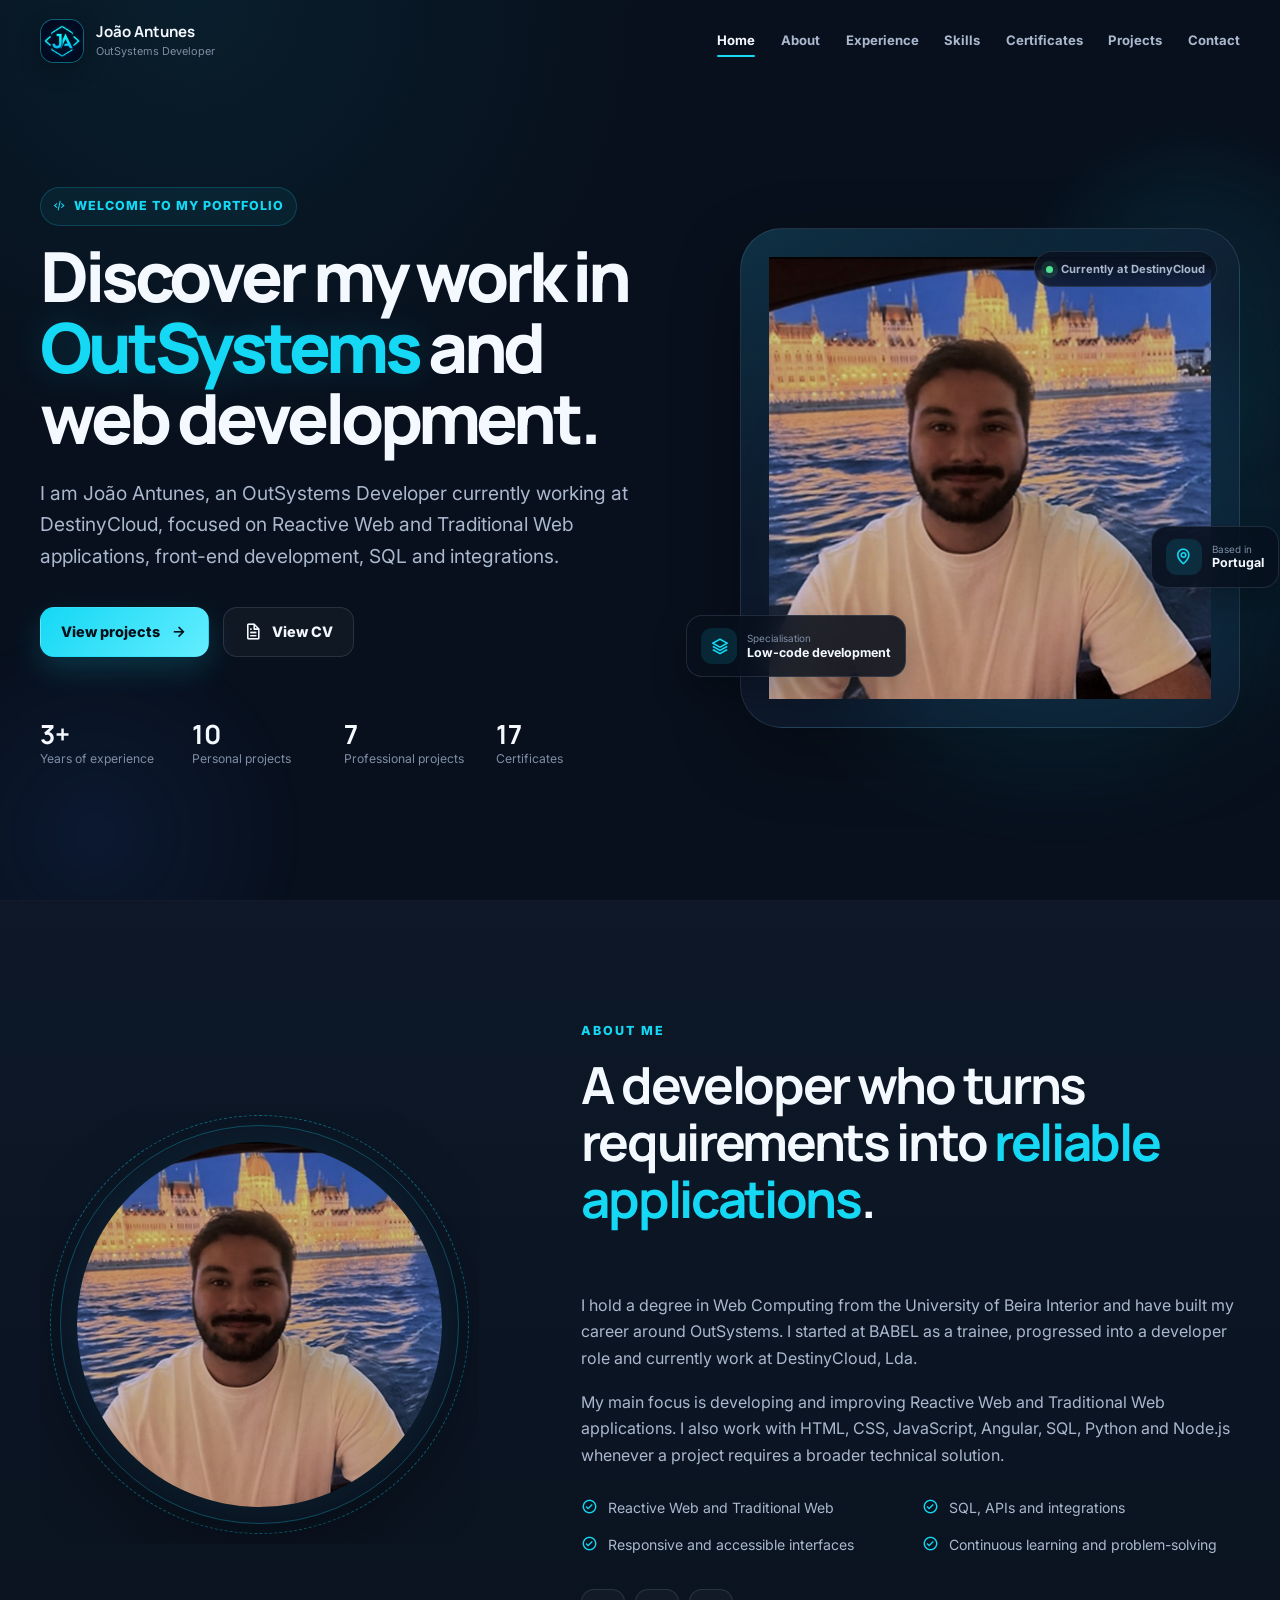
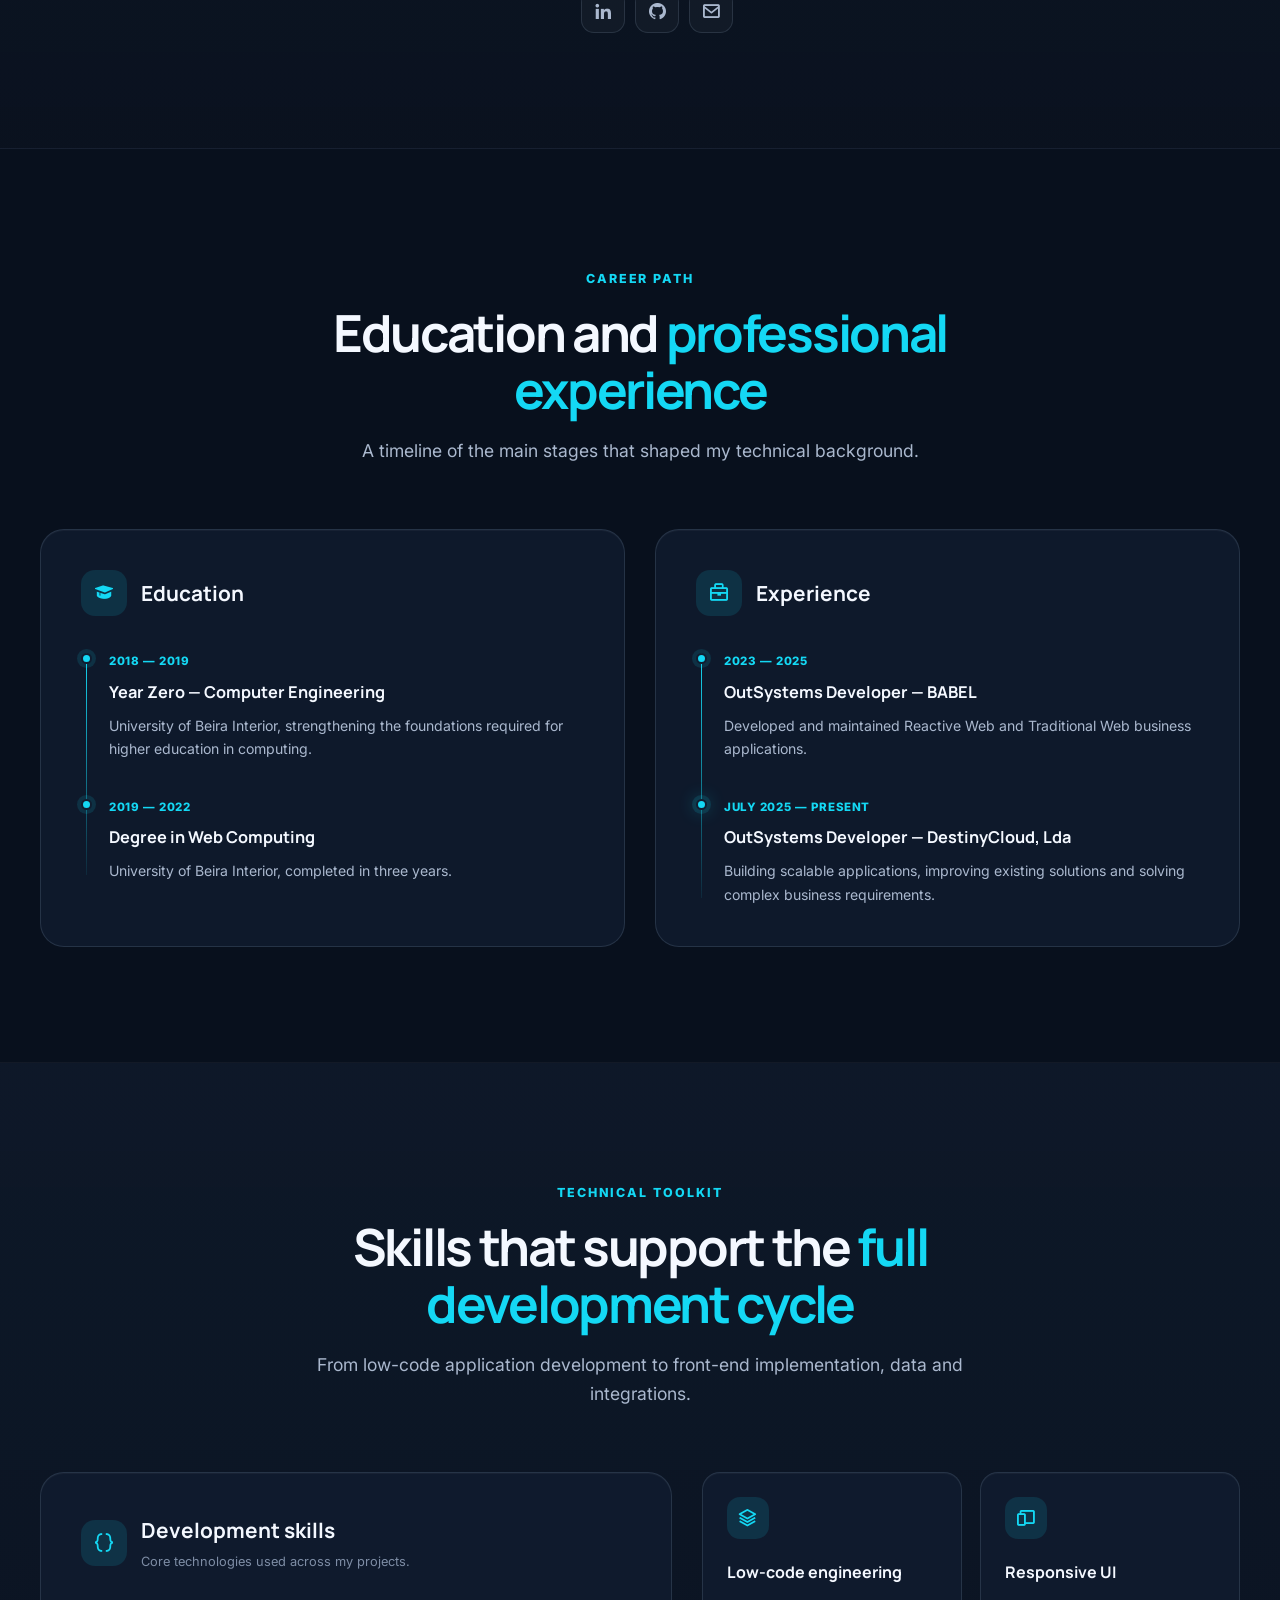
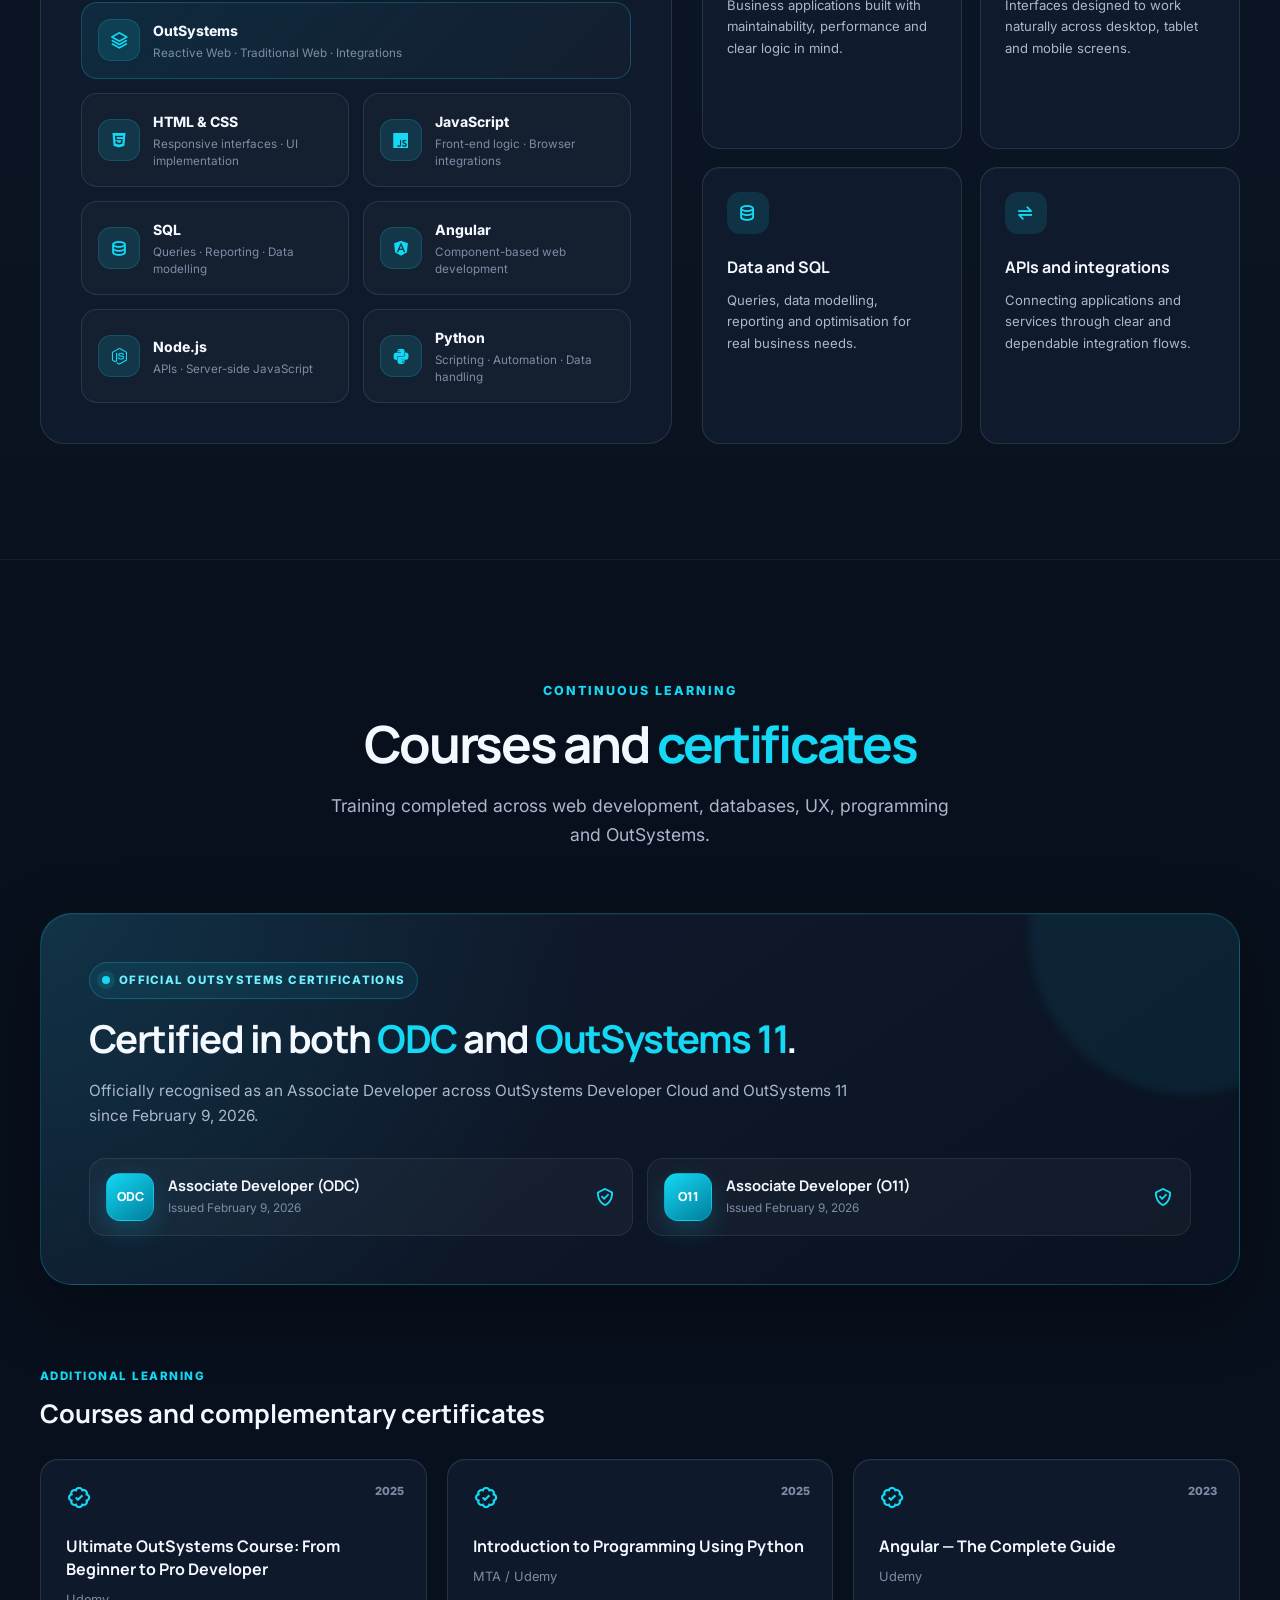
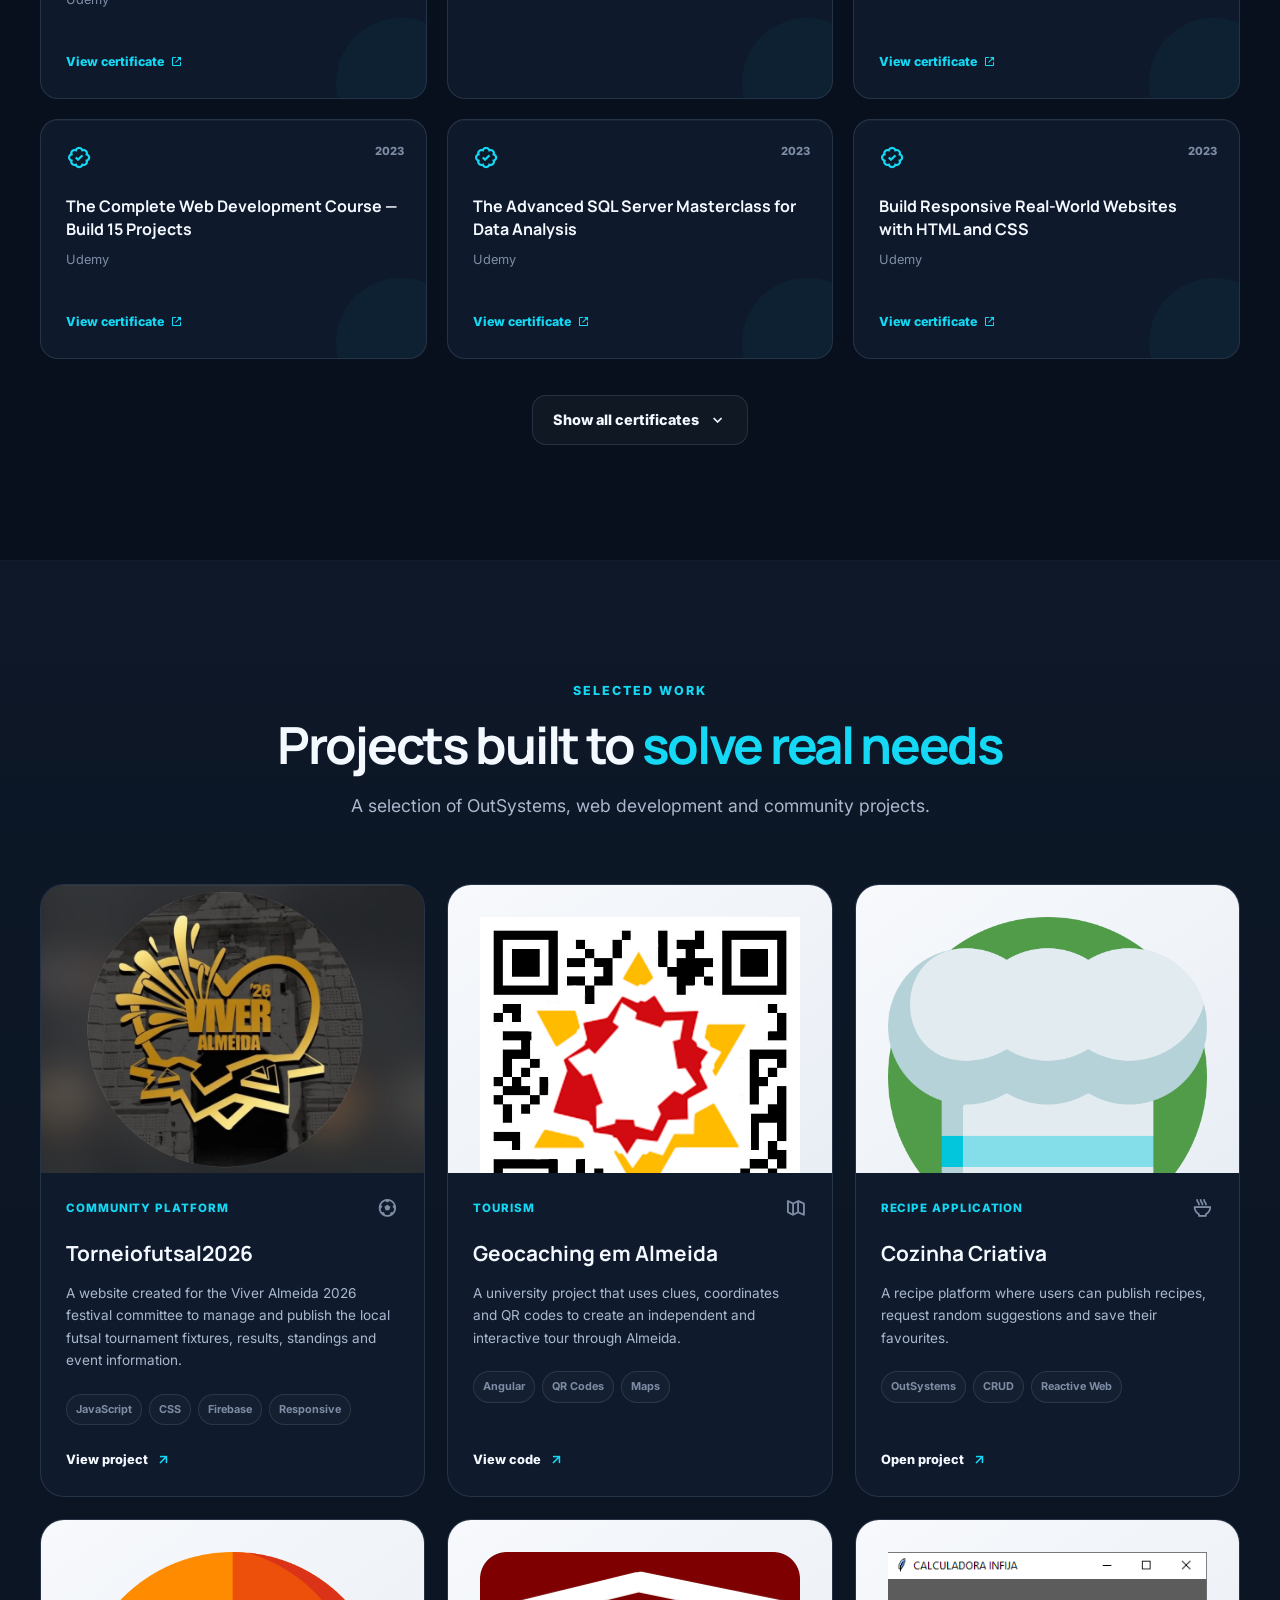
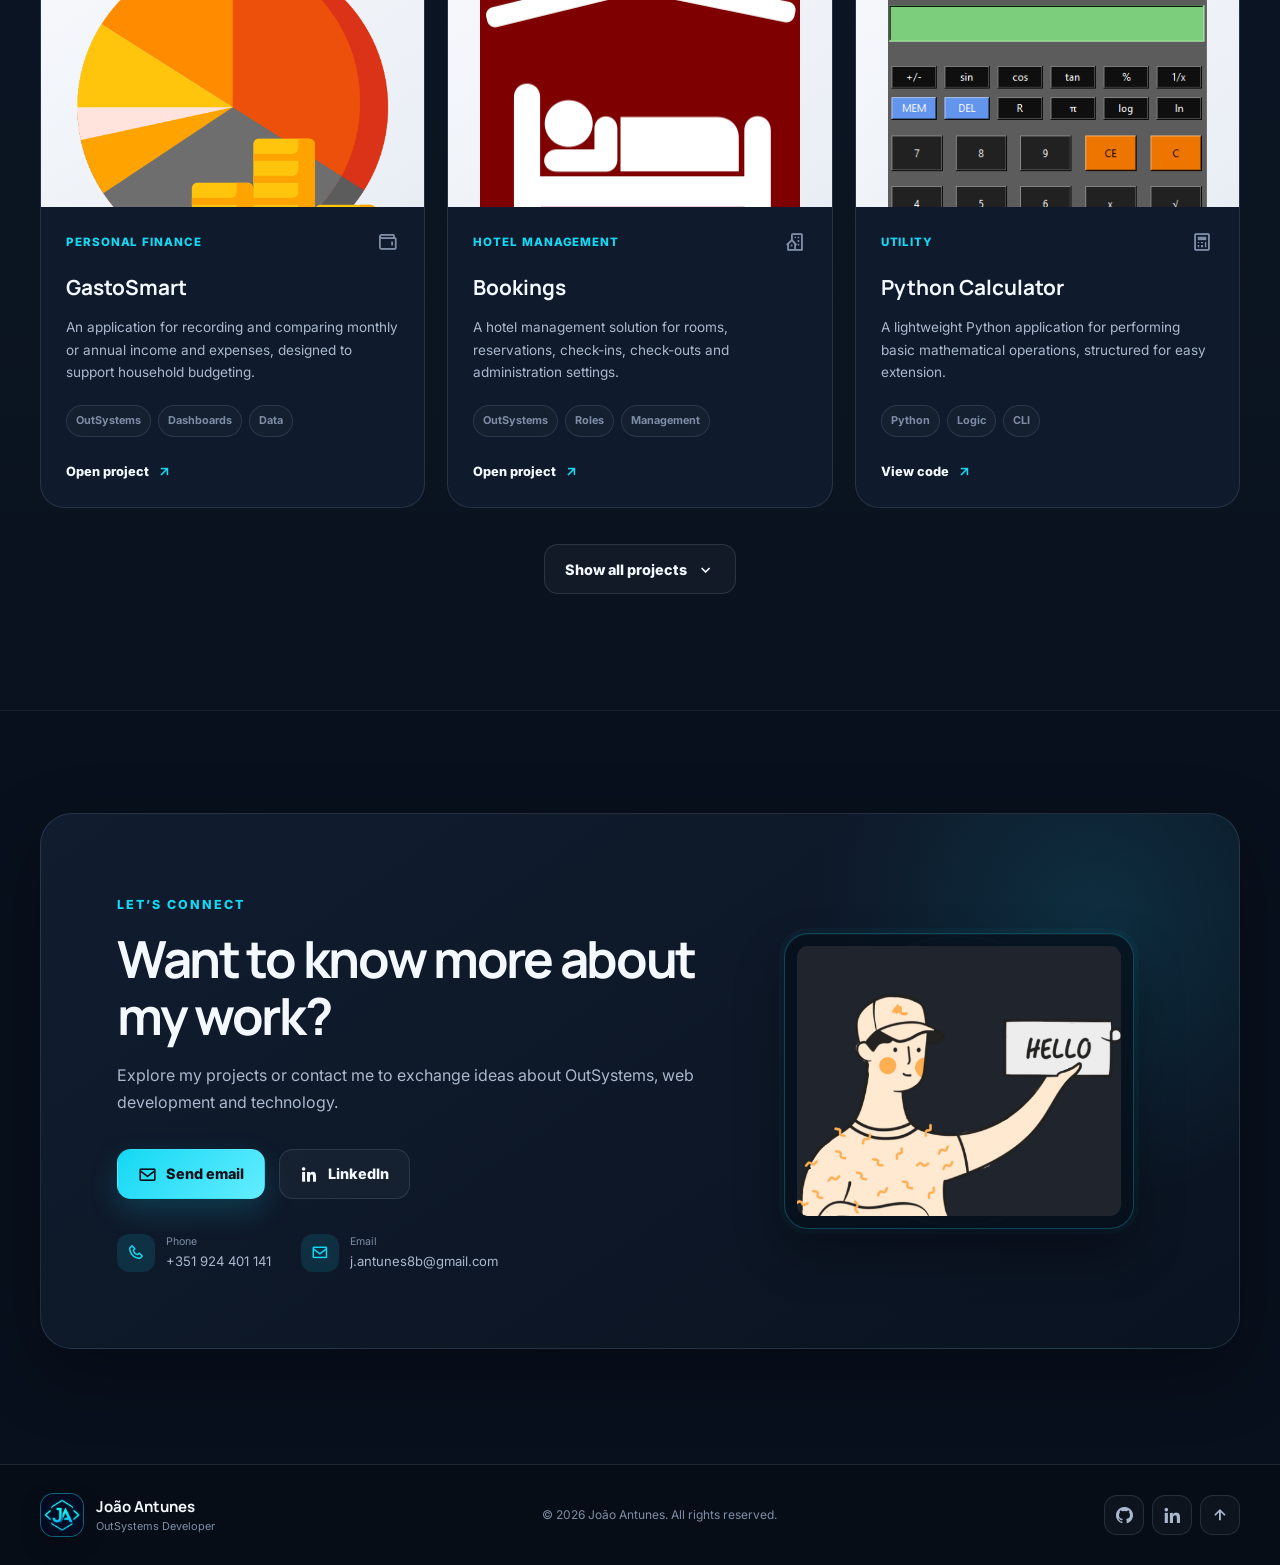
==== commit 0a689ec5: "Add files via upload" ====
--- a/index.html
+++ b/index.html
@@ -62,7 +62,7 @@
 
           <div class="hero-actions">
             <a class="button button-primary" href="#projects">View projects <i class="bx bx-right-arrow-alt" aria-hidden="true"></i></a>
-            <a class="button button-secondary" href="https://www.dropbox.com/scl/fi/sjqrxnk6fhh9hbzf1tipf/CV.pdf?rlkey=ny50qxtk7mu9dng6q3a8mm7nc&st=w87xpz6z&dl=0" target="_blank" rel="noopener noreferrer"><i class="bx bx-file" aria-hidden="true"></i> View CV</a>
+            <a class="button button-secondary" href="cv.html" target="_blank" rel="noopener noreferrer"><i class="bx bx-file" aria-hidden="true"></i> View CV</a>
           </div>
 
           <div class="hero-stats" aria-label="Portfolio highlights">
@@ -135,12 +135,6 @@
           <article class="journey-column reveal">
             <div class="journey-title"><span><i class="bx bxs-graduation" aria-hidden="true"></i></span><h3>Education</h3></div>
             <div class="timeline">
-              <div class="timeline-item">
-                <span class="timeline-dot" aria-hidden="true"></span>
-                <time>2007 — 2018</time>
-                <h4>Secondary School</h4>
-                <p>Completed secondary education in Almeida in the scientific field.</p>
-              </div>
               <div class="timeline-item">
                 <span class="timeline-dot" aria-hidden="true"></span>
                 <time>2018 — 2019</time>
@@ -191,14 +185,35 @@
               <span><i class="bx bx-code-curly" aria-hidden="true"></i></span>
               <div><h3>Development skills</h3><p>Core technologies used across my projects.</p></div>
             </div>
-            <div class="skill-bars">
-              <div class="skill-item" style="--skill: 90%"><div><strong>OutSystems</strong><span>90%</span></div><div class="skill-track"><span></span></div></div>
-              <div class="skill-item" style="--skill: 80%"><div><strong>HTML & CSS</strong><span>80%</span></div><div class="skill-track"><span></span></div></div>
-              <div class="skill-item" style="--skill: 60%"><div><strong>JavaScript</strong><span>60%</span></div><div class="skill-track"><span></span></div></div>
-              <div class="skill-item" style="--skill: 60%"><div><strong>SQL</strong><span>60%</span></div><div class="skill-track"><span></span></div></div>
-              <div class="skill-item" style="--skill: 50%"><div><strong>Angular</strong><span>50%</span></div><div class="skill-track"><span></span></div></div>
-              <div class="skill-item" style="--skill: 45%"><div><strong>Node.js</strong><span>45%</span></div><div class="skill-track"><span></span></div></div>
-              <div class="skill-item" style="--skill: 35%"><div><strong>Python</strong><span>35%</span></div><div class="skill-track"><span></span></div></div>
+            <div class="skill-grid" aria-label="Development technologies">
+              <article class="skill-tech skill-tech-featured">
+                <span class="skill-tech-icon"><i class="bx bx-layer" aria-hidden="true"></i></span>
+                <div><strong>OutSystems</strong><span>Reactive Web · Traditional Web · Integrations</span></div>
+              </article>
+              <article class="skill-tech">
+                <span class="skill-tech-icon"><i class="bx bxl-html5" aria-hidden="true"></i></span>
+                <div><strong>HTML & CSS</strong><span>Responsive interfaces · UI implementation</span></div>
+              </article>
+              <article class="skill-tech">
+                <span class="skill-tech-icon"><i class="bx bxl-javascript" aria-hidden="true"></i></span>
+                <div><strong>JavaScript</strong><span>Front-end logic · Browser integrations</span></div>
+              </article>
+              <article class="skill-tech">
+                <span class="skill-tech-icon"><i class="bx bx-data" aria-hidden="true"></i></span>
+                <div><strong>SQL</strong><span>Queries · Reporting · Data modelling</span></div>
+              </article>
+              <article class="skill-tech">
+                <span class="skill-tech-icon"><i class="bx bxl-angular" aria-hidden="true"></i></span>
+                <div><strong>Angular</strong><span>Component-based web development</span></div>
+              </article>
+              <article class="skill-tech">
+                <span class="skill-tech-icon"><i class="bx bxl-nodejs" aria-hidden="true"></i></span>
+                <div><strong>Node.js</strong><span>APIs · Server-side JavaScript</span></div>
+              </article>
+              <article class="skill-tech">
+                <span class="skill-tech-icon"><i class="bx bxl-python" aria-hidden="true"></i></span>
+                <div><strong>Python</strong><span>Scripting · Automation · Data handling</span></div>
+              </article>
             </div>
           </article>
 
--- a/css/style.css
+++ b/css/style.css
@@ -408,7 +408,7 @@
   position: relative;
   width: min(100%, 500px);
   margin-left: auto;
-  padding: 28px 28px 0;
+  padding: 28px;
   border: 1px solid var(--border);
   border-radius: 42px;
   background:
@@ -773,41 +773,69 @@
   font-size: 0.8rem;
 }
 
-.skill-bars {
-  display: grid;
-  gap: 20px;
+.skill-grid {
+  display: grid;
+  grid-template-columns: repeat(2, minmax(0, 1fr));
+  gap: 14px;
   margin-top: 30px;
 }
 
-.skill-item > div:first-child {
-  display: flex;
-  justify-content: space-between;
-  gap: 20px;
-  margin-bottom: 9px;
-  color: var(--text-soft);
-  font-size: 0.82rem;
-}
-
-.skill-item strong {
+.skill-tech {
+  display: flex;
+  min-width: 0;
+  align-items: center;
+  gap: 13px;
+  padding: 16px;
+  border: 1px solid var(--border);
+  border-radius: 16px;
+  background: rgba(255, 255, 255, 0.025);
+  transition: transform var(--transition), border-color var(--transition), background var(--transition);
+}
+
+.skill-tech:hover {
+  transform: translateY(-2px);
+  border-color: rgba(20, 216, 244, 0.3);
+  background: rgba(20, 216, 244, 0.055);
+}
+
+.skill-tech-featured {
+  grid-column: 1 / -1;
+  border-color: rgba(20, 216, 244, 0.24);
+  background: linear-gradient(135deg, rgba(20, 216, 244, 0.09), rgba(255, 255, 255, 0.02));
+}
+
+.skill-tech-icon {
+  display: grid;
+  width: 42px;
+  height: 42px;
+  flex: 0 0 42px;
+  place-items: center;
+  border: 1px solid rgba(20, 216, 244, 0.18);
+  border-radius: 13px;
+  background: var(--primary-soft);
+  color: var(--primary);
+}
+
+.skill-tech-icon i {
+  font-size: 1.25rem;
+}
+
+.skill-tech strong,
+.skill-tech span {
+  display: block;
+}
+
+.skill-tech strong {
   color: var(--text);
-  font-weight: 700;
-}
-
-.skill-track {
-  height: 8px;
-  overflow: hidden;
-  border-radius: 999px;
-  background: rgba(255, 255, 255, 0.06);
-}
-
-.skill-track span {
-  display: block;
-  width: var(--skill);
-  height: 100%;
-  border-radius: inherit;
-  background: linear-gradient(90deg, var(--primary-strong), #70efff);
-  box-shadow: 0 0 15px rgba(20, 216, 244, 0.25);
-  transform-origin: left;
+  font-size: 0.88rem;
+  font-weight: 750;
+}
+
+.skill-tech div > span {
+  margin-top: 3px;
+  color: var(--text-muted);
+  font-size: 0.73rem;
+  line-height: 1.45;
 }
 
 .capabilities {
@@ -860,10 +888,10 @@
   margin-bottom: clamp(48px, 6vw, 76px);
   padding: clamp(28px, 4vw, 48px);
   overflow: hidden;
-  border: 1px solid rgba(234, 30, 42, 0.28);
+  border: 1px solid rgba(20, 216, 244, 0.25);
   border-radius: var(--radius-xl);
   background:
-    radial-gradient(circle at 0% 0%, rgba(234, 30, 42, 0.14), transparent 34rem),
+    radial-gradient(circle at 0% 0%, rgba(20, 216, 244, 0.12), transparent 34rem),
     linear-gradient(145deg, rgba(18, 29, 48, 0.96), rgba(10, 19, 33, 0.96));
   box-shadow: var(--shadow), inset 0 1px rgba(255, 255, 255, 0.04);
 }
@@ -876,7 +904,7 @@
   width: 320px;
   height: 320px;
   border-radius: 50%;
-  background: rgba(234, 30, 42, 0.08);
+  background: rgba(20, 216, 244, 0.07);
   filter: blur(4px);
   pointer-events: none;
 }
@@ -896,10 +924,10 @@
   gap: 9px;
   margin-bottom: 18px;
   padding: 8px 12px;
-  border: 1px solid rgba(234, 30, 42, 0.28);
+  border: 1px solid rgba(20, 216, 244, 0.25);
   border-radius: 999px;
-  background: rgba(234, 30, 42, 0.08);
-  color: #ff6b72;
+  background: rgba(20, 216, 244, 0.07);
+  color: #70efff;
   font-size: 0.72rem;
   font-weight: 800;
   letter-spacing: 0.11em;
@@ -910,8 +938,8 @@
   width: 8px;
   height: 8px;
   border-radius: 50%;
-  background: #ea1e2a;
-  box-shadow: 0 0 0 5px rgba(234, 30, 42, 0.12);
+  background: #14d8f4;
+  box-shadow: 0 0 0 5px rgba(20, 216, 244, 0.12);
 }
 
 .outsystems-cert-copy h3 {
@@ -923,7 +951,7 @@
 }
 
 .outsystems-cert-copy h3 span {
-  color: #ff555d;
+  color: #14d8f4;
 }
 
 .outsystems-cert-copy > p {
@@ -956,11 +984,11 @@
   width: 48px;
   height: 48px;
   place-items: center;
-  border: 1px solid rgba(234, 30, 42, 0.34);
+  border: 1px solid rgba(20, 216, 244, 0.34);
   border-radius: 14px;
-  background: linear-gradient(145deg, #ef3340, #b90e19);
+  background: linear-gradient(145deg, #14d8f4, #007f9c);
   color: #fff;
-  box-shadow: 0 10px 24px rgba(185, 14, 25, 0.22);
+  box-shadow: 0 10px 24px rgba(0, 184, 217, 0.22);
   font-family: "Manrope", sans-serif;
   font-size: 0.78rem;
   font-weight: 800;
@@ -984,7 +1012,7 @@
 }
 
 .outsystems-cert-list i {
-  color: #ff555d;
+  color: #14d8f4;
   font-size: 1.35rem;
 }
 
@@ -1495,7 +1523,7 @@
   .hero-stats div { min-width: 100px; }
 
   .profile-floating-card { display: none; }
-  .profile-card { padding: 20px 20px 0; border-radius: 30px; overflow: hidden; }
+  .profile-card { padding: 20px; border-radius: 30px; overflow: hidden; }
   .profile-badge { top: 14px; right: 14px; }
 
   .about-points,
@@ -1585,3 +1613,24 @@
   }
   .reveal { opacity: 1; transform: none; }
 }
+
+@media (max-width: 620px) {
+  .skill-grid {
+    grid-template-columns: 1fr;
+  }
+
+  .skill-tech-featured {
+    grid-column: auto;
+  }
+}
+
+/* Keep the technology icons perfectly centered inside their square. */
+.skill-tech .skill-tech-icon {
+  display: grid;
+  place-items: center;
+}
+
+.skill-tech .skill-tech-icon i,
+.skill-tech .skill-tech-icon i::before {
+  line-height: 1;
+}
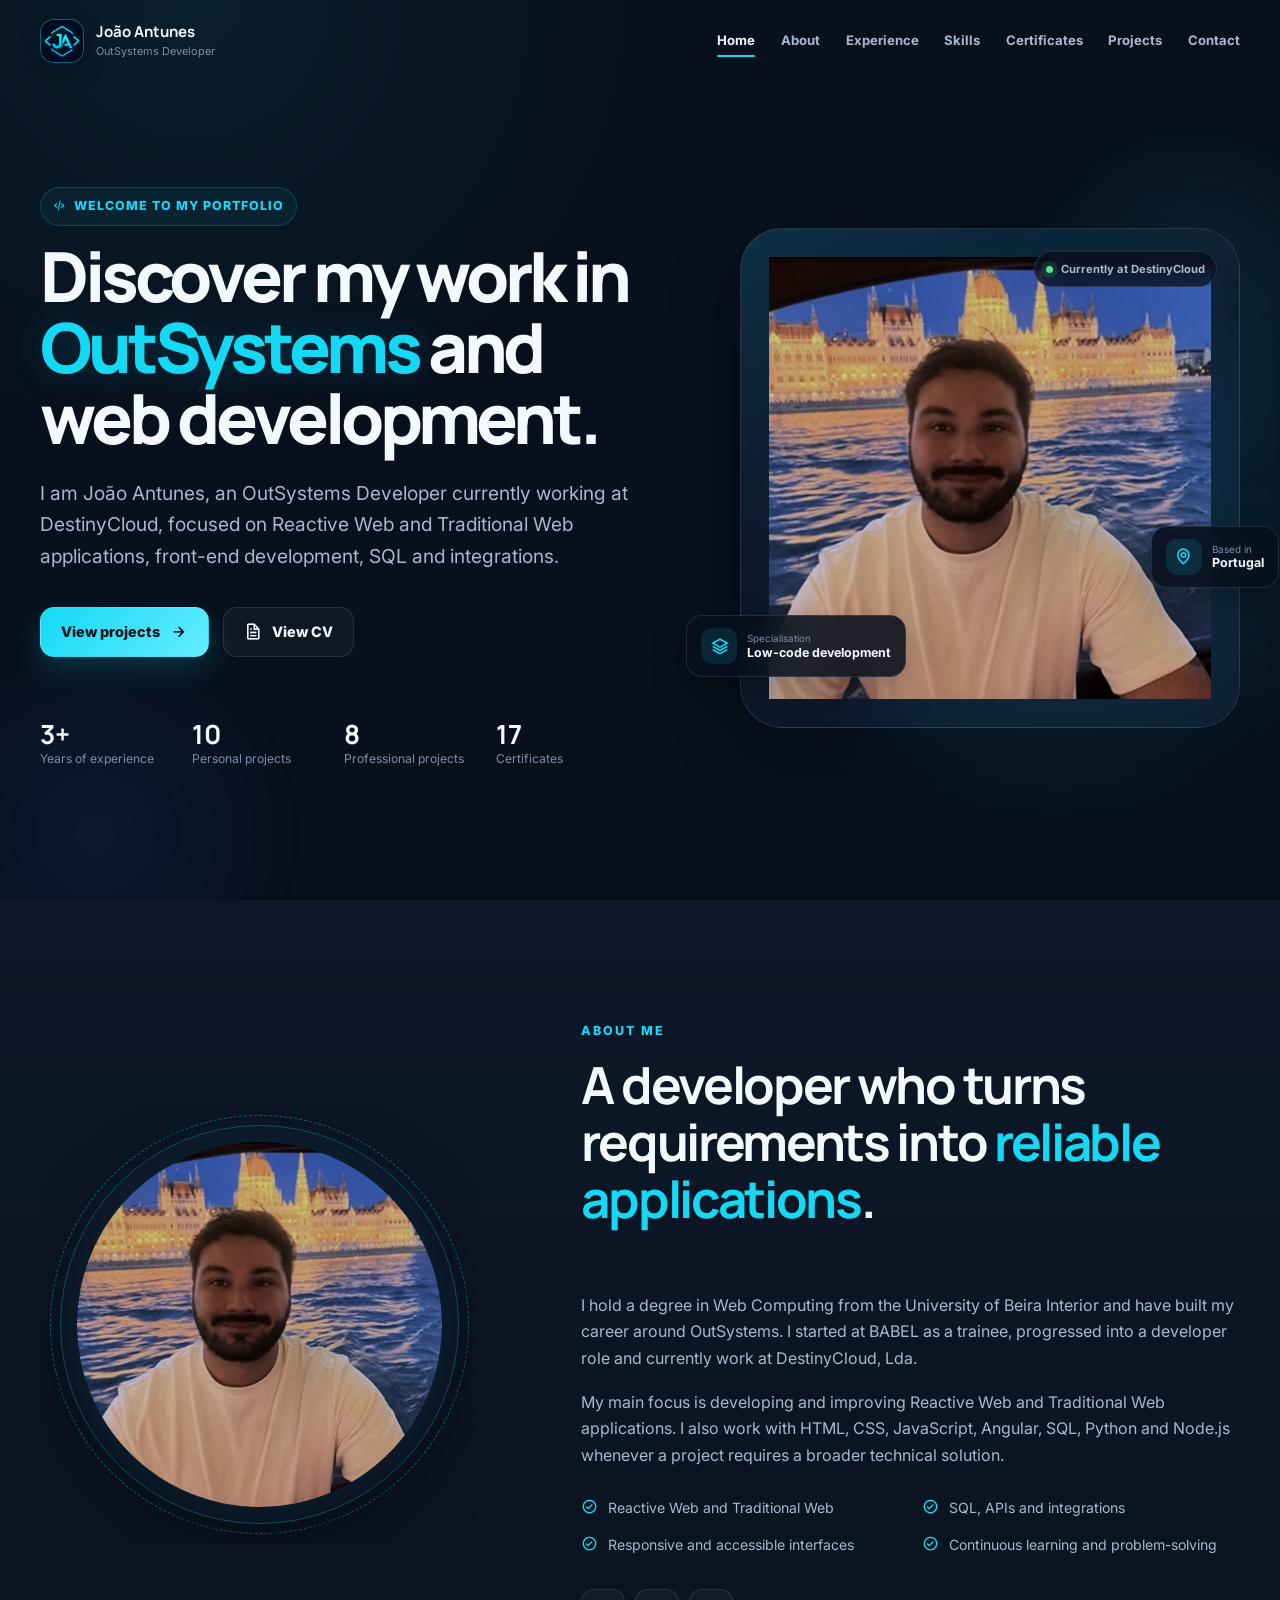
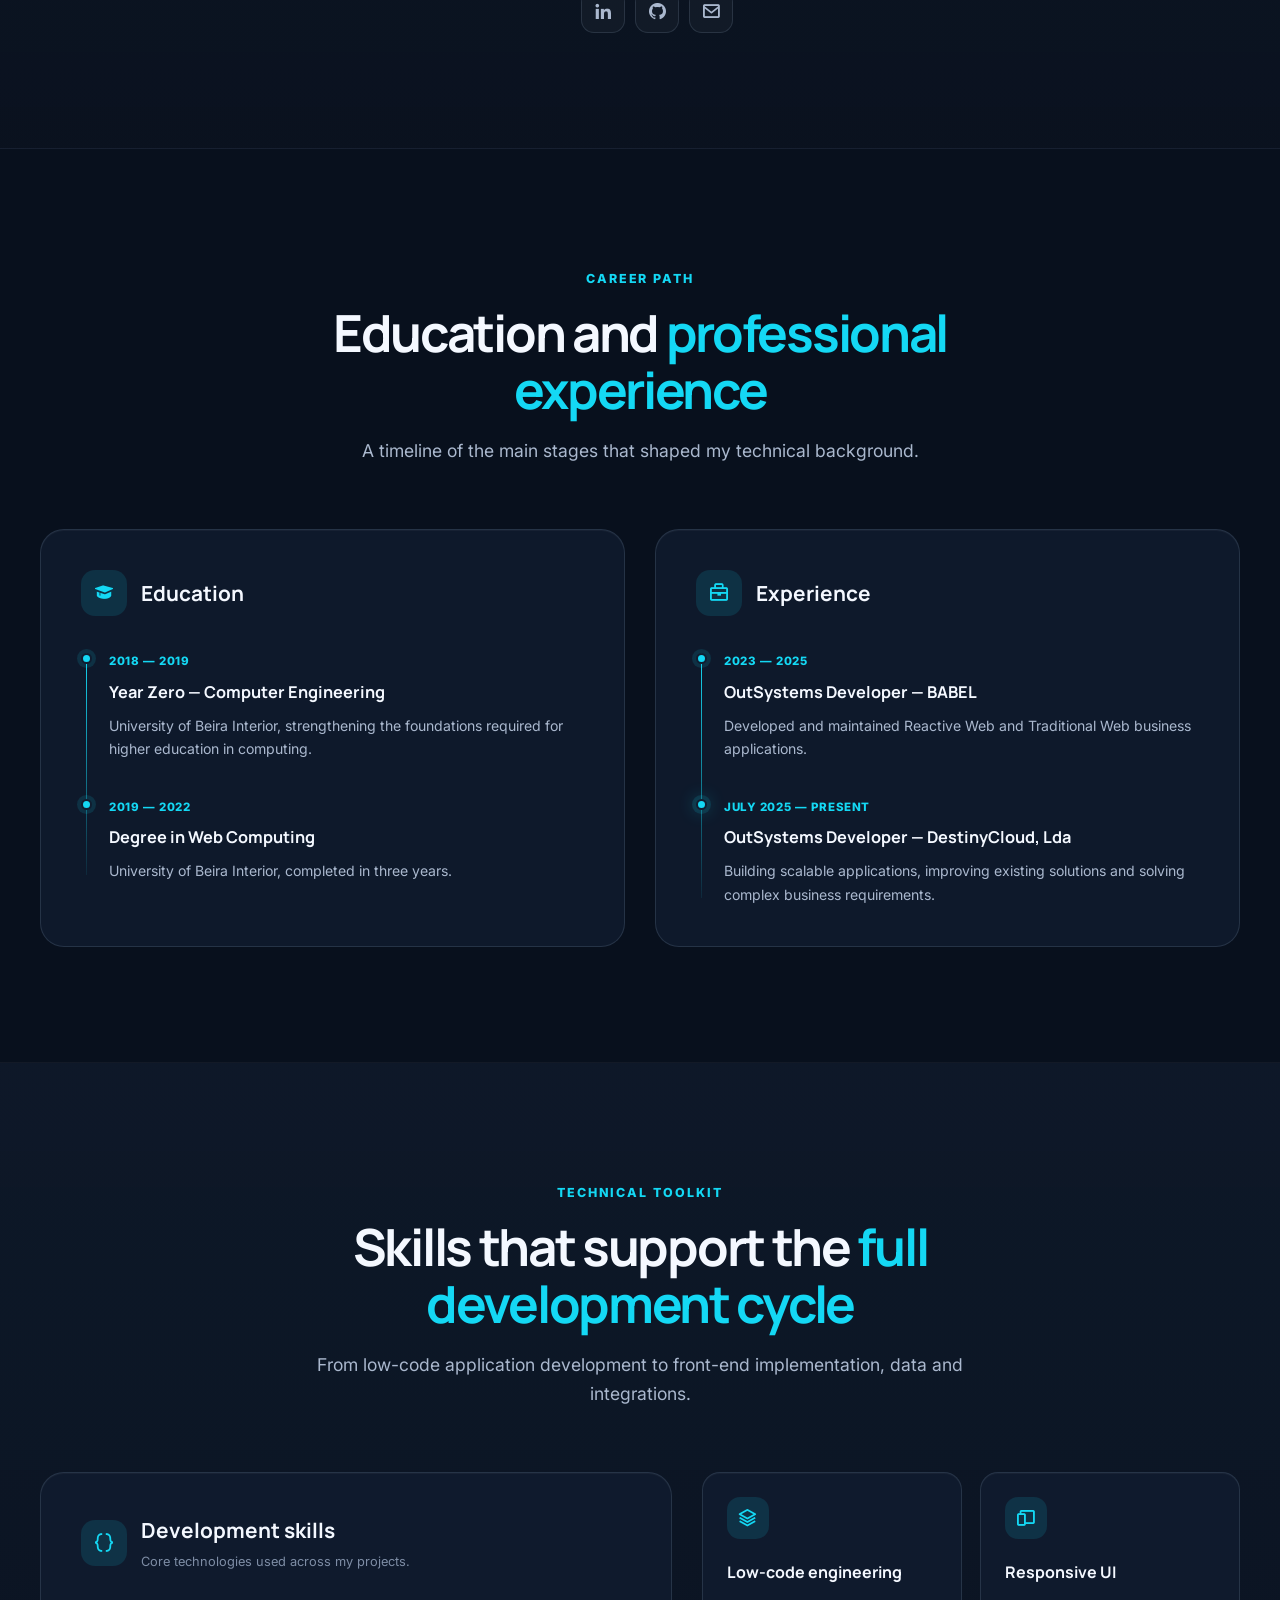
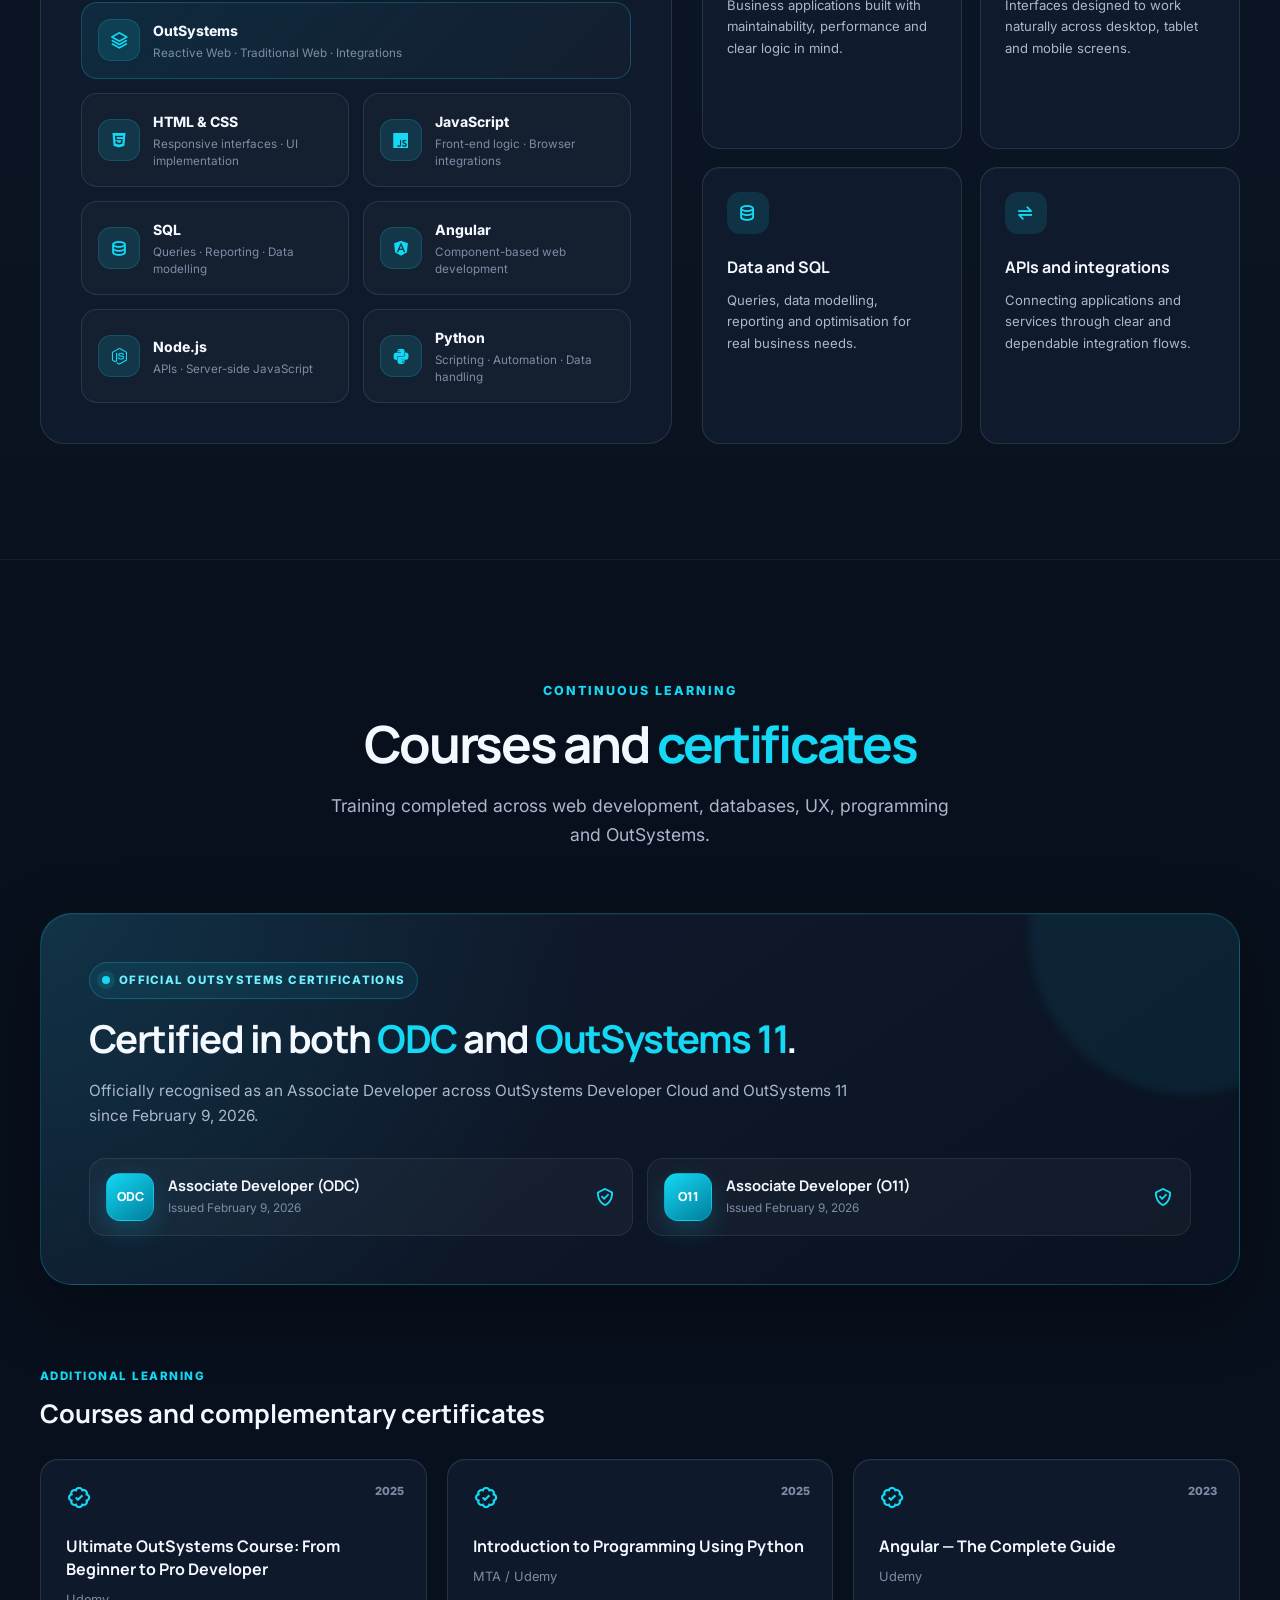
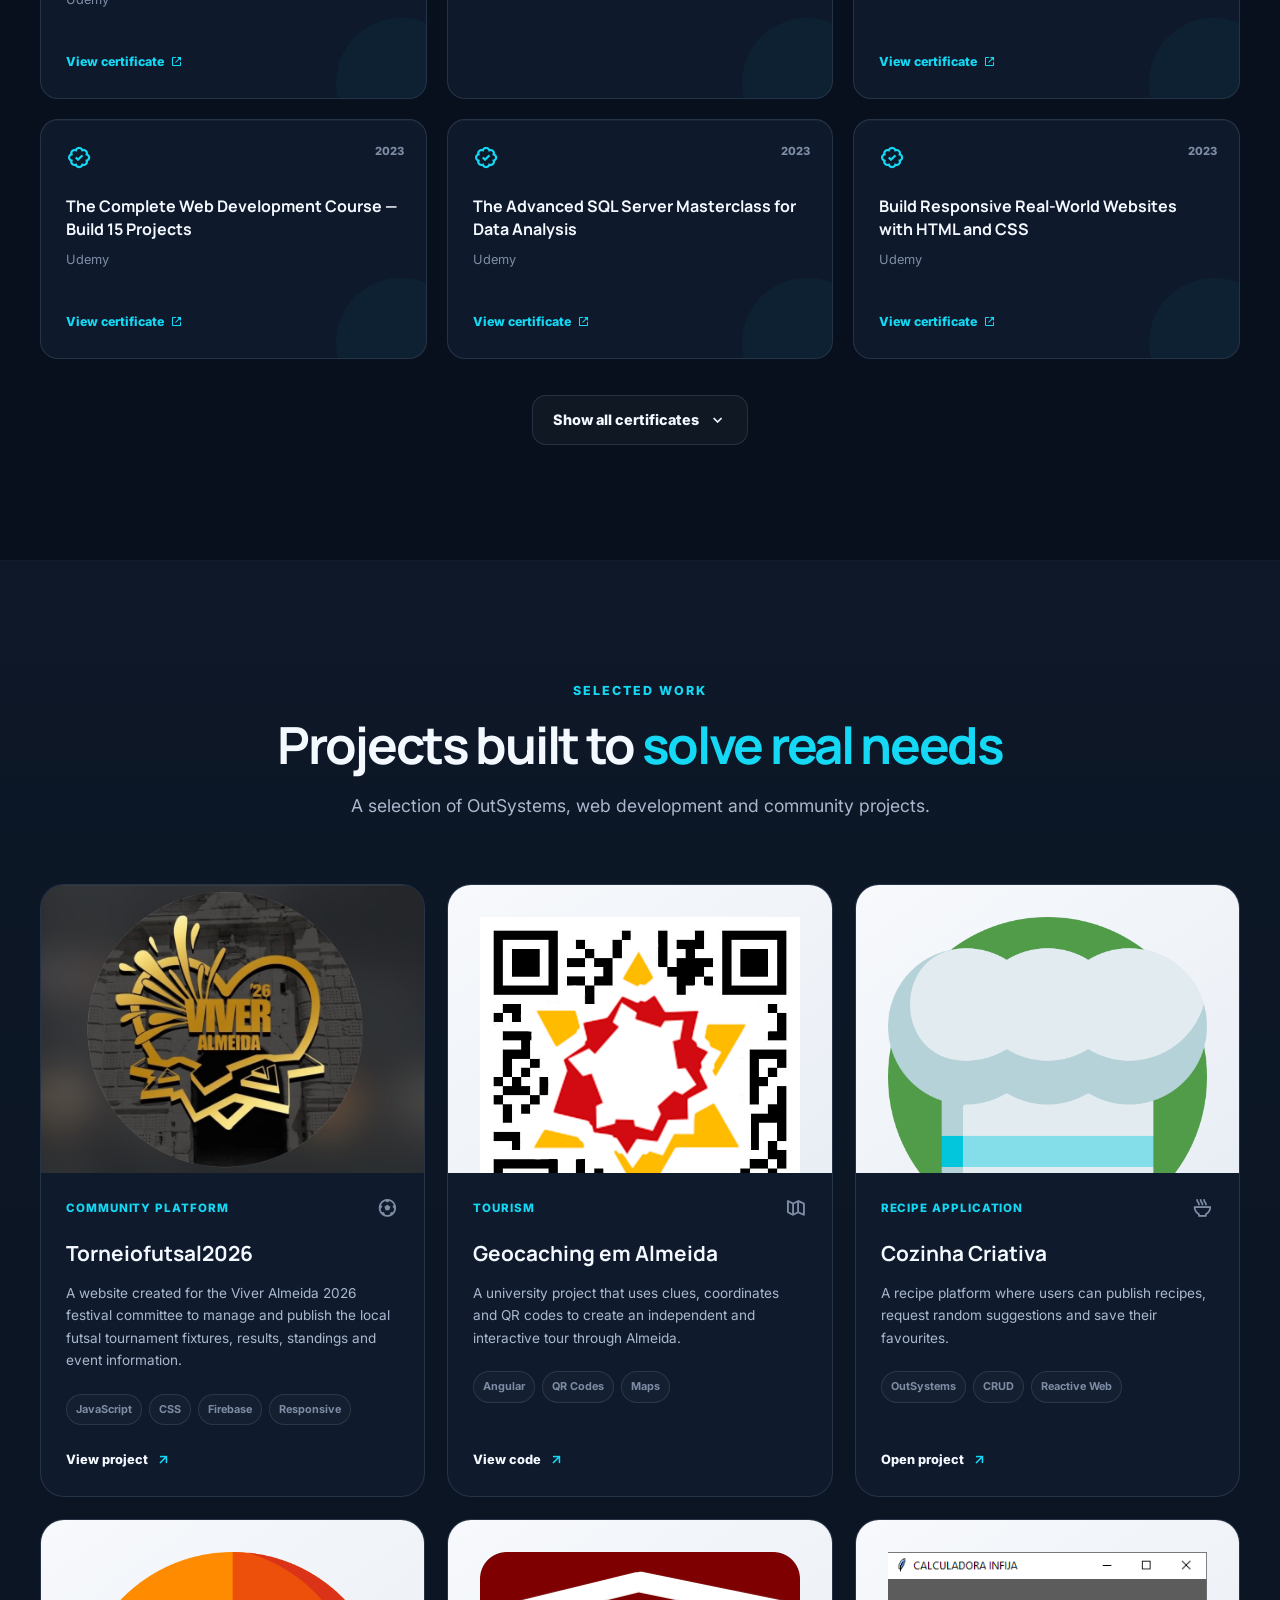
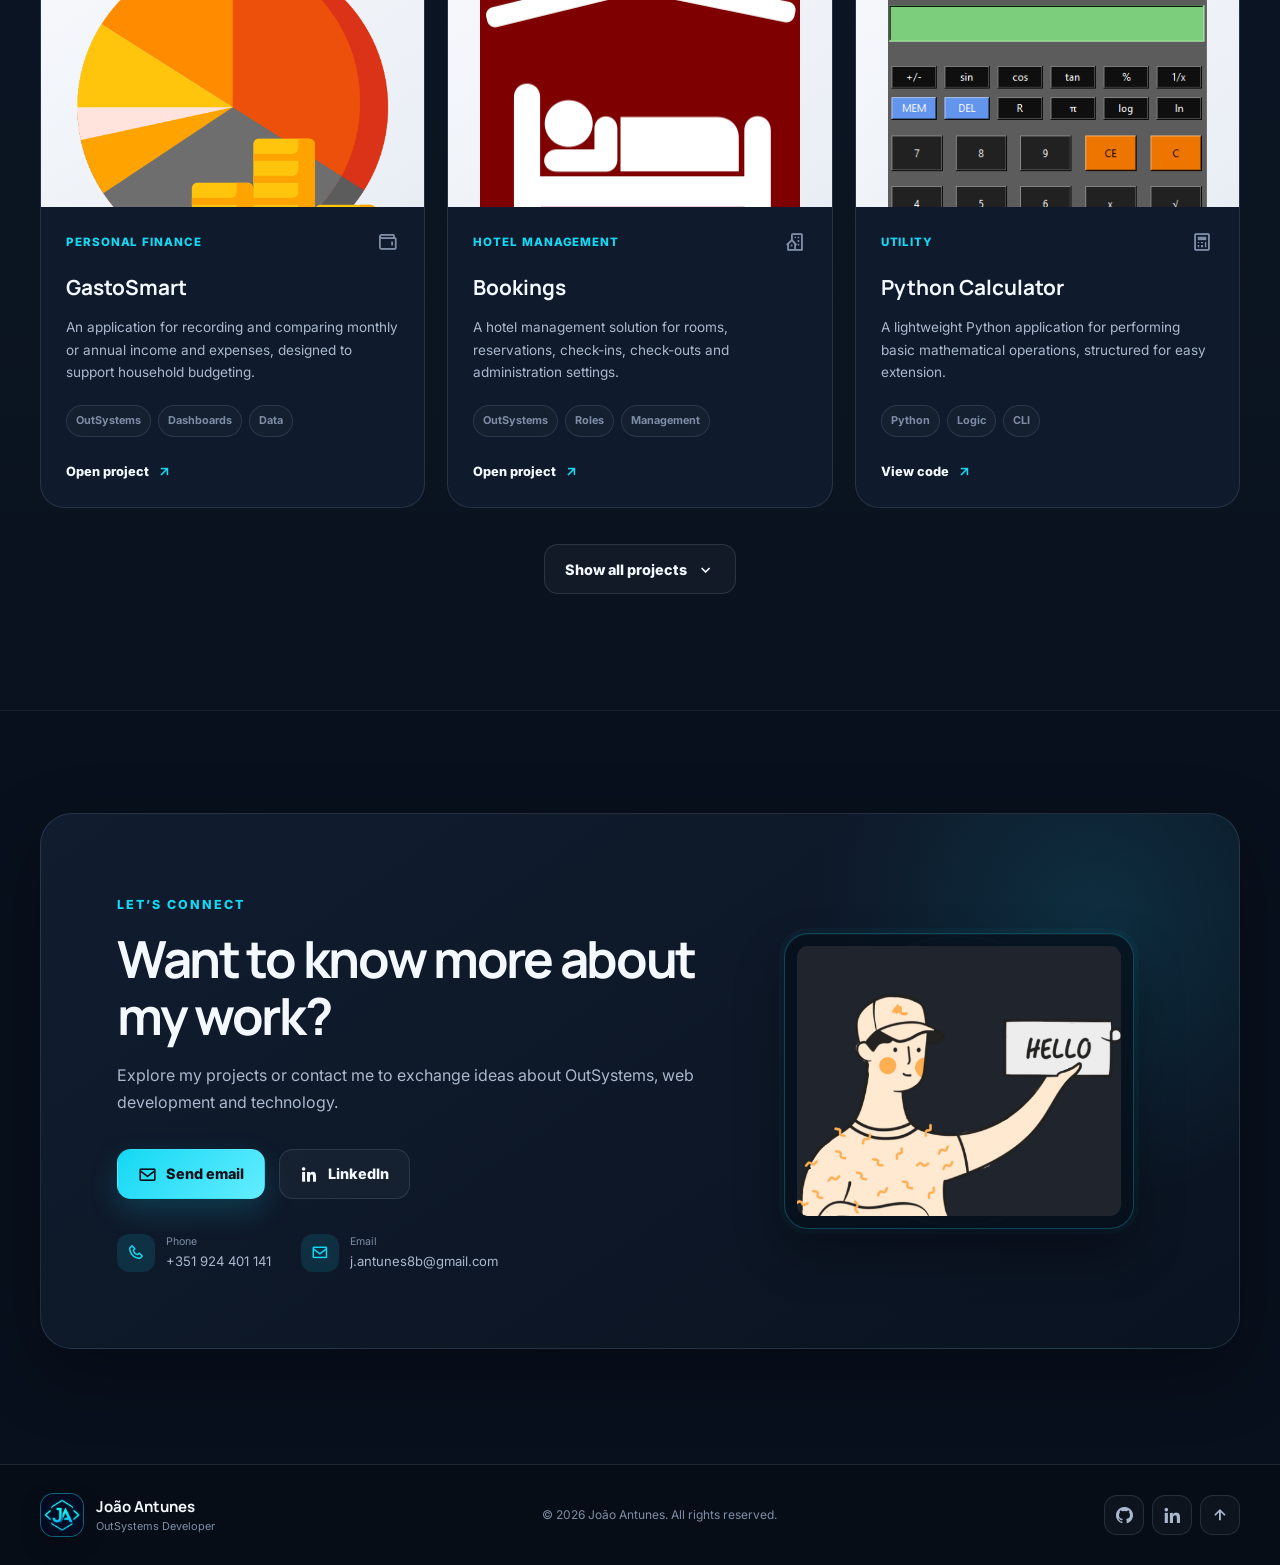
==== commit f5c0e171: "Update professional projects count in index.html" ====
--- a/index.html
+++ b/index.html
@@ -68,7 +68,7 @@
           <div class="hero-stats" aria-label="Portfolio highlights">
             <div><strong>3+</strong><span>Years of experience</span></div>
             <div><strong>10</strong><span>Personal projects</span></div>
-            <div><strong>7</strong><span>Professional projects</span></div>
+            <div><strong>8</strong><span>Professional projects</span></div>
             <div><strong>17</strong><span>Certificates</span></div>
           </div>
         </div>
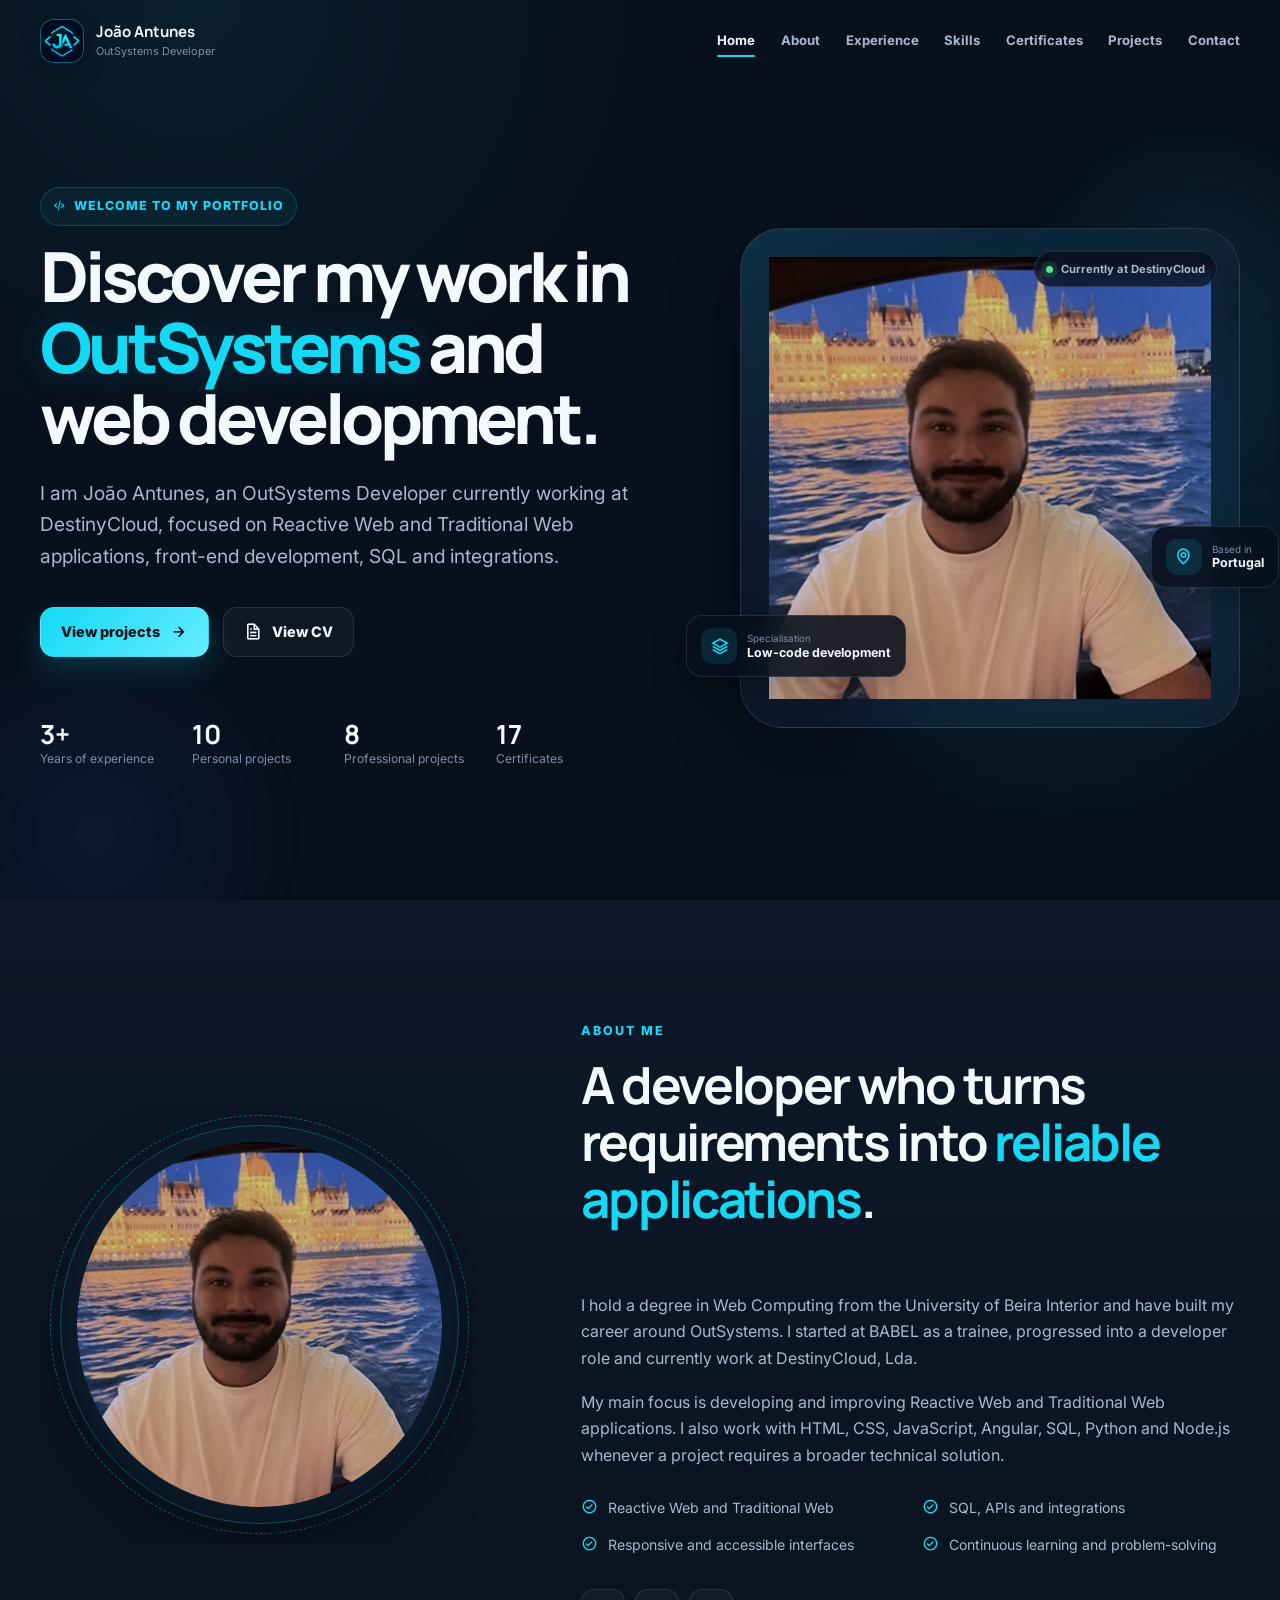
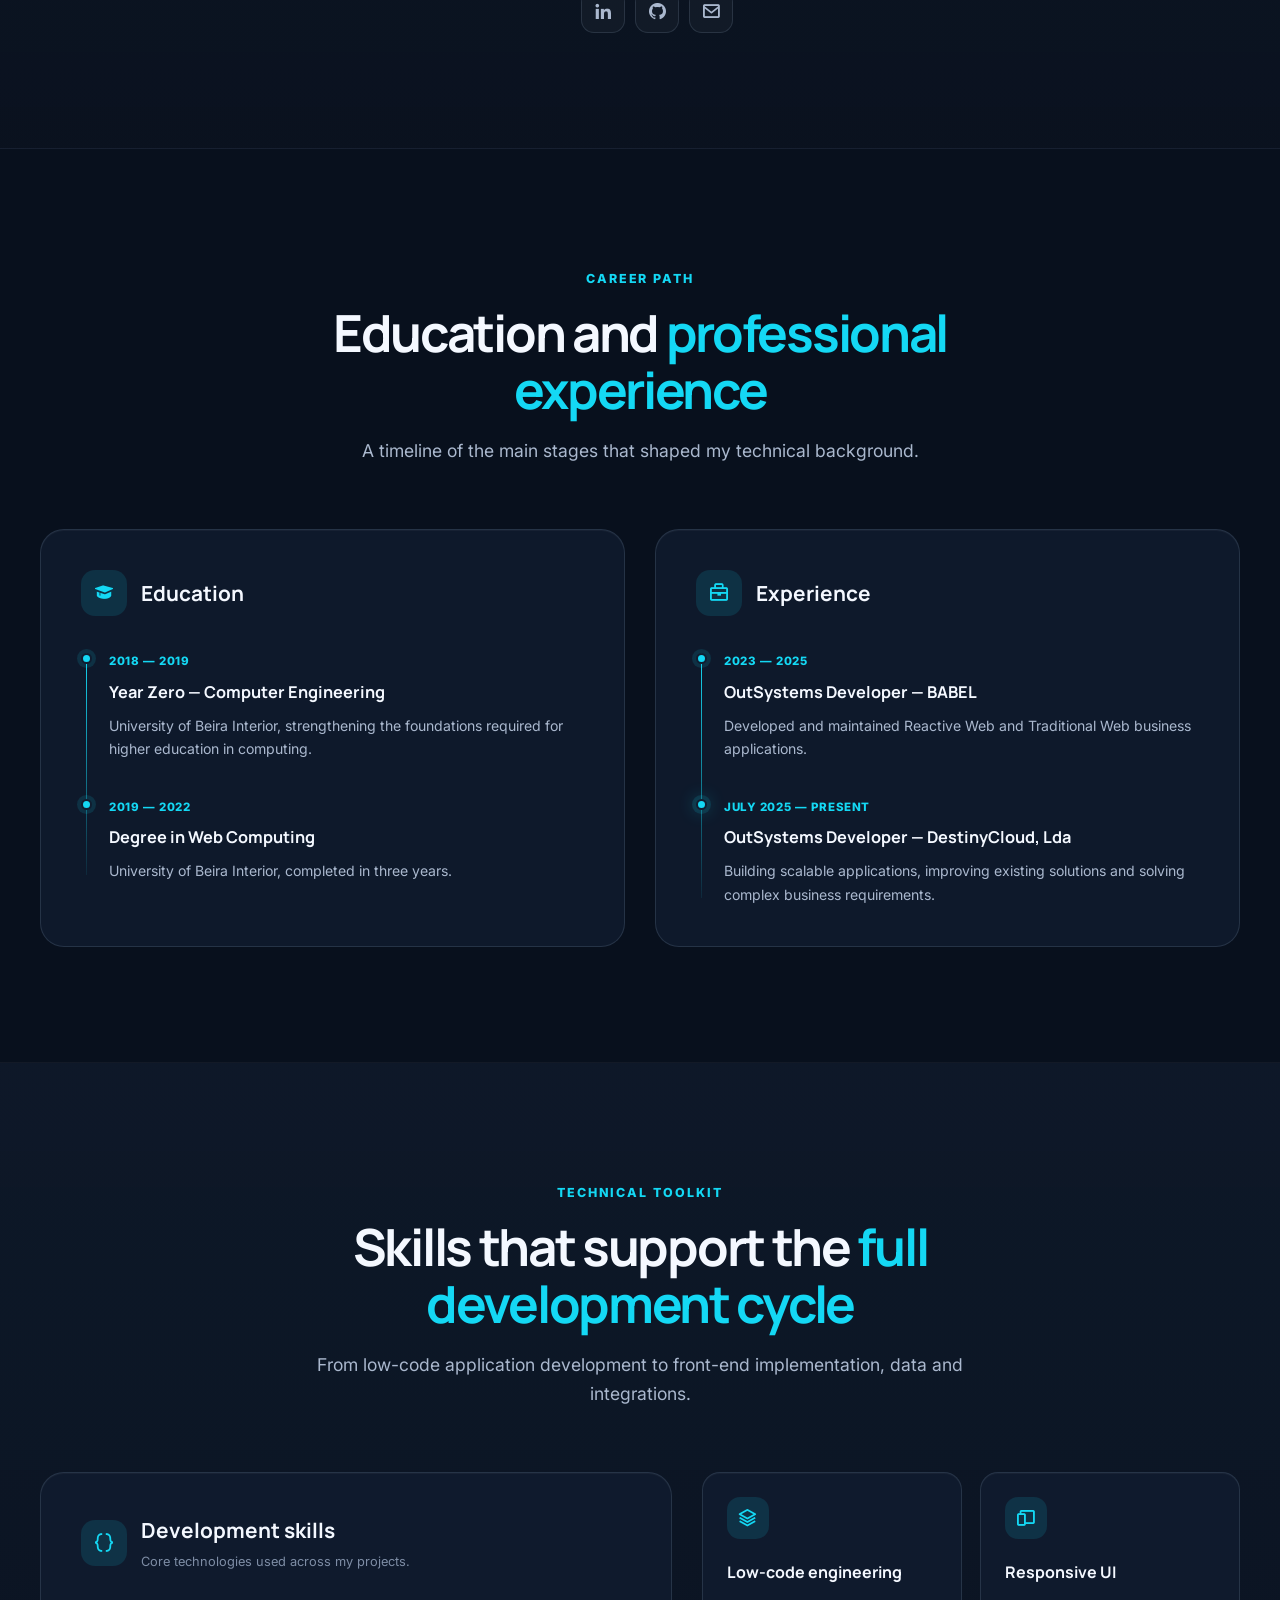
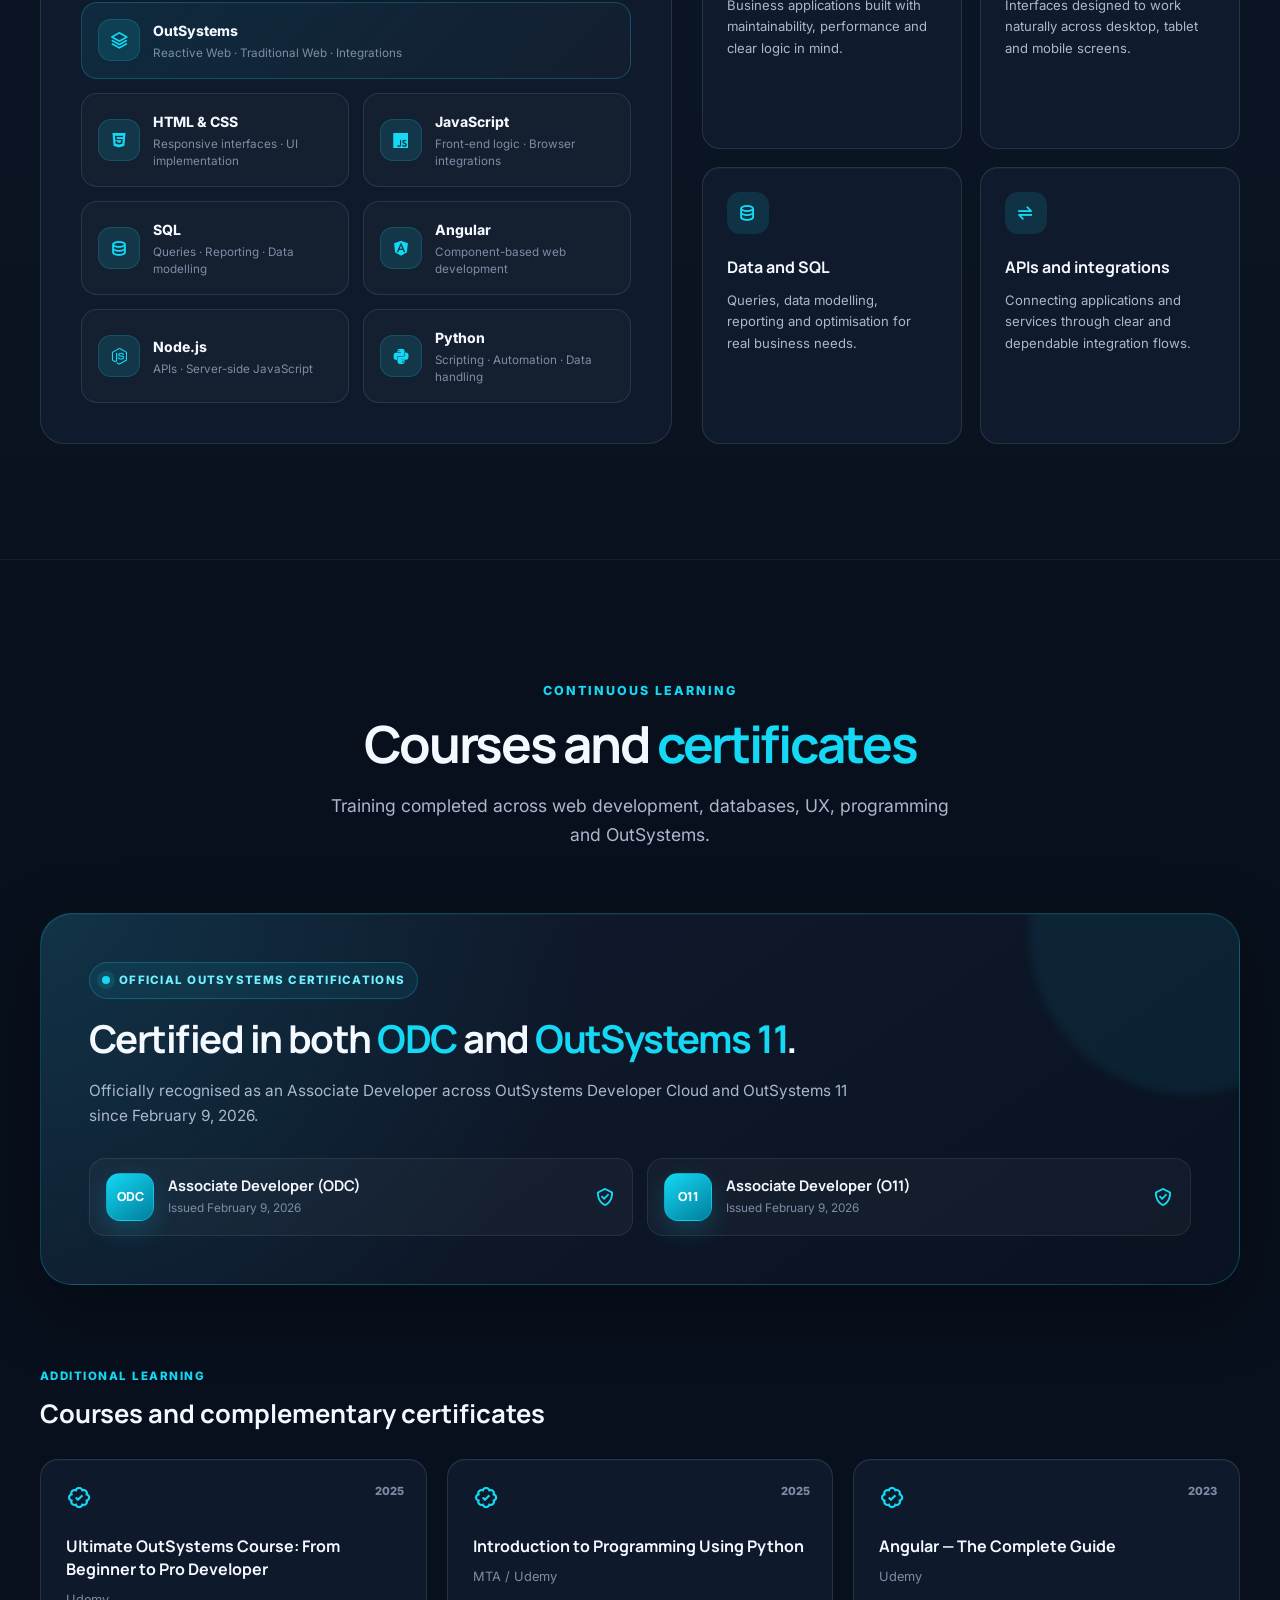
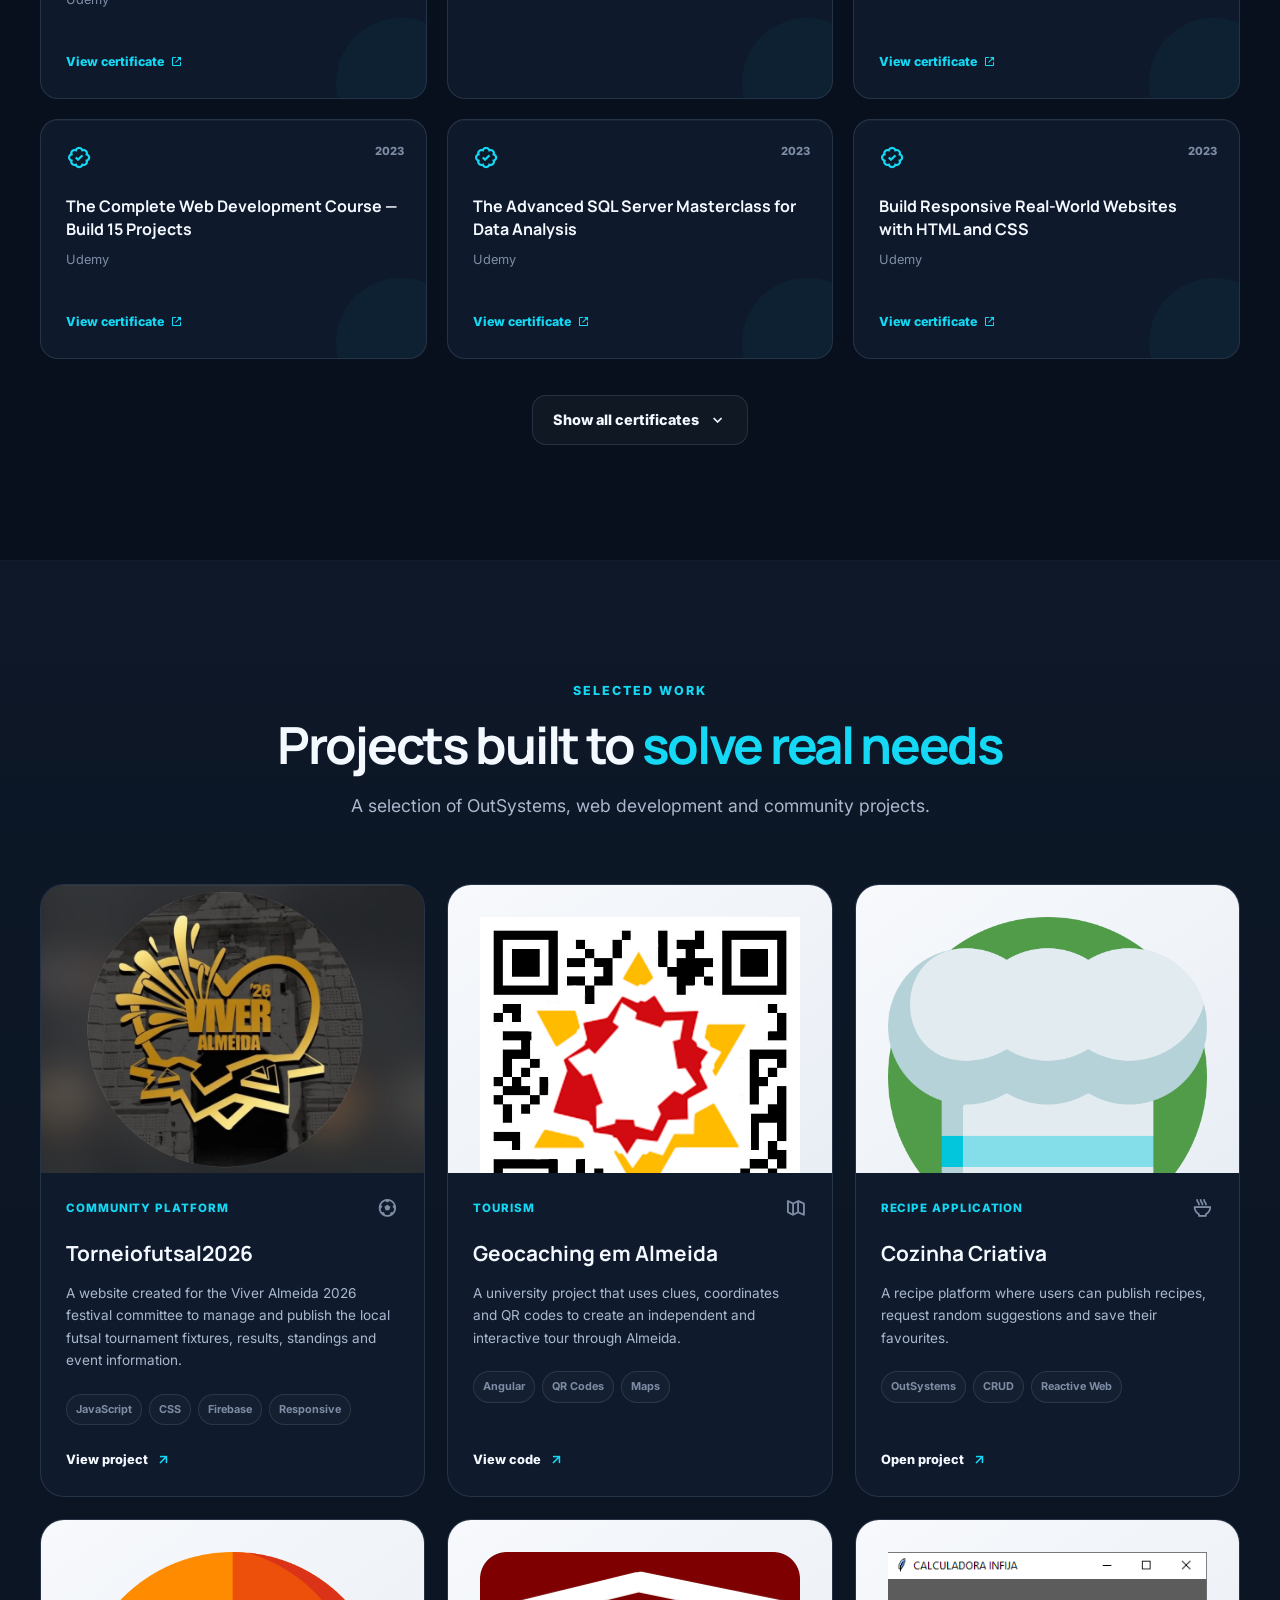
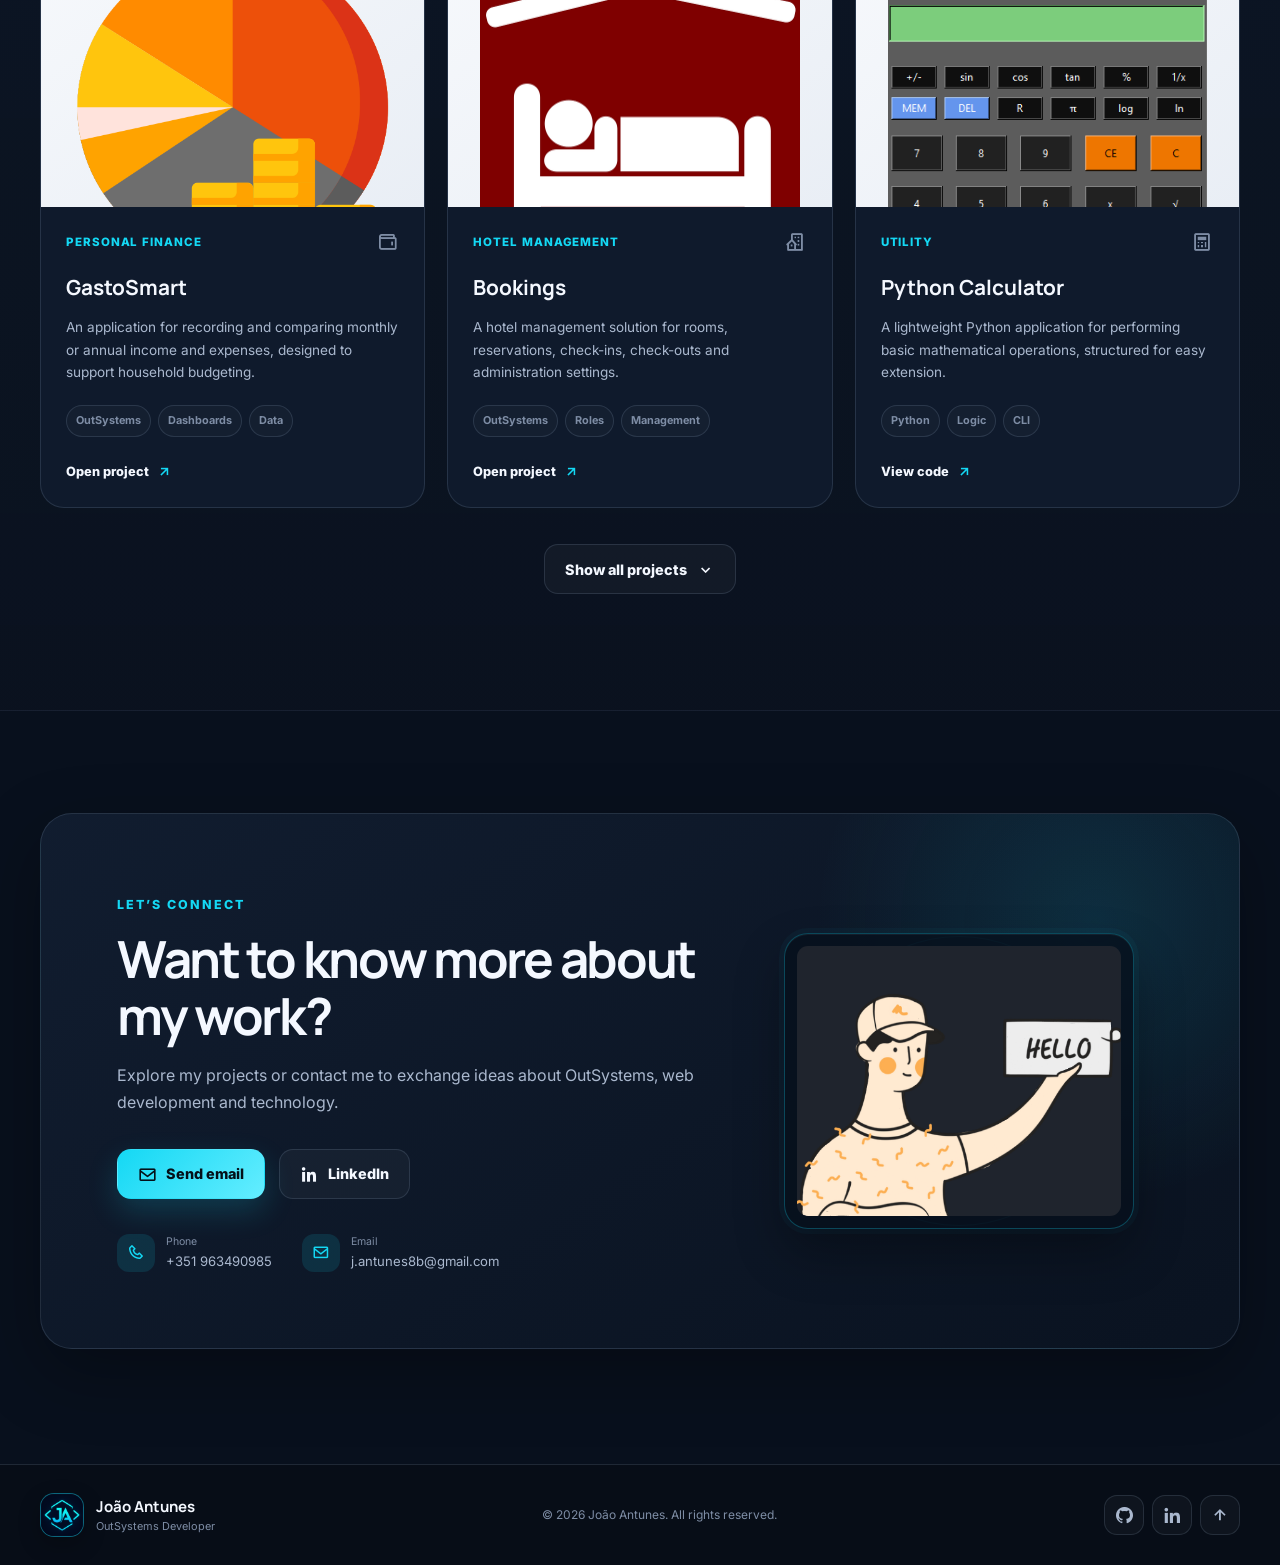
==== commit c0dee96a: "Update index.html" ====
--- a/index.html
+++ b/index.html
@@ -378,7 +378,7 @@
             <a class="button button-secondary" href="https://www.linkedin.com/in/jo%C3%A3o-antunes-988613198/" target="_blank" rel="noopener noreferrer"><i class="bx bxl-linkedin" aria-hidden="true"></i> LinkedIn</a>
           </div>
           <div class="contact-details">
-            <a href="tel:+351924401141"><i class="bx bx-phone" aria-hidden="true"></i><span><small>Phone</small>+351 924 401 141</span></a>
+            <a href="tel:+351924401141"><i class="bx bx-phone" aria-hidden="true"></i><span><small>Phone</small>+351 963490985</span></a>
             <a href="mailto:j.antunes8b@gmail.com"><i class="bx bx-envelope" aria-hidden="true"></i><span><small>Email</small>j.antunes8b@gmail.com</span></a>
           </div>
         </div>
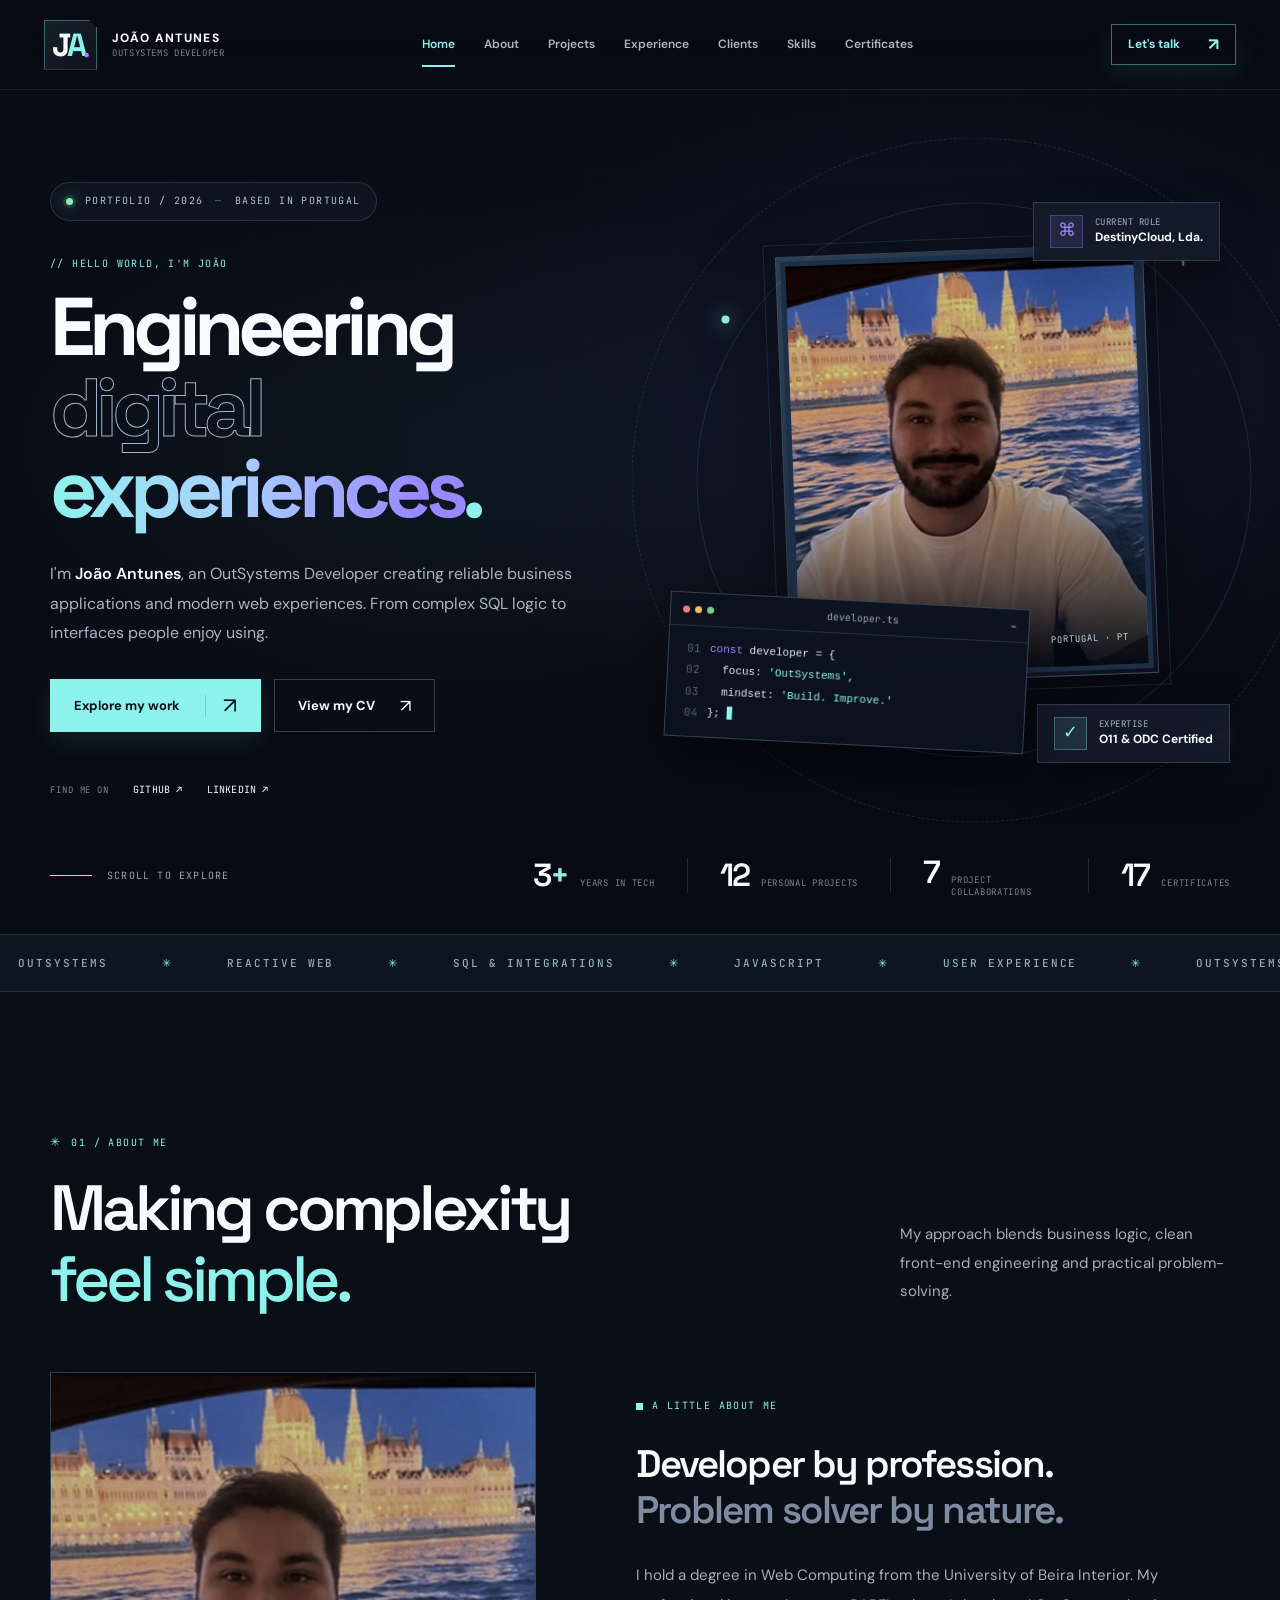
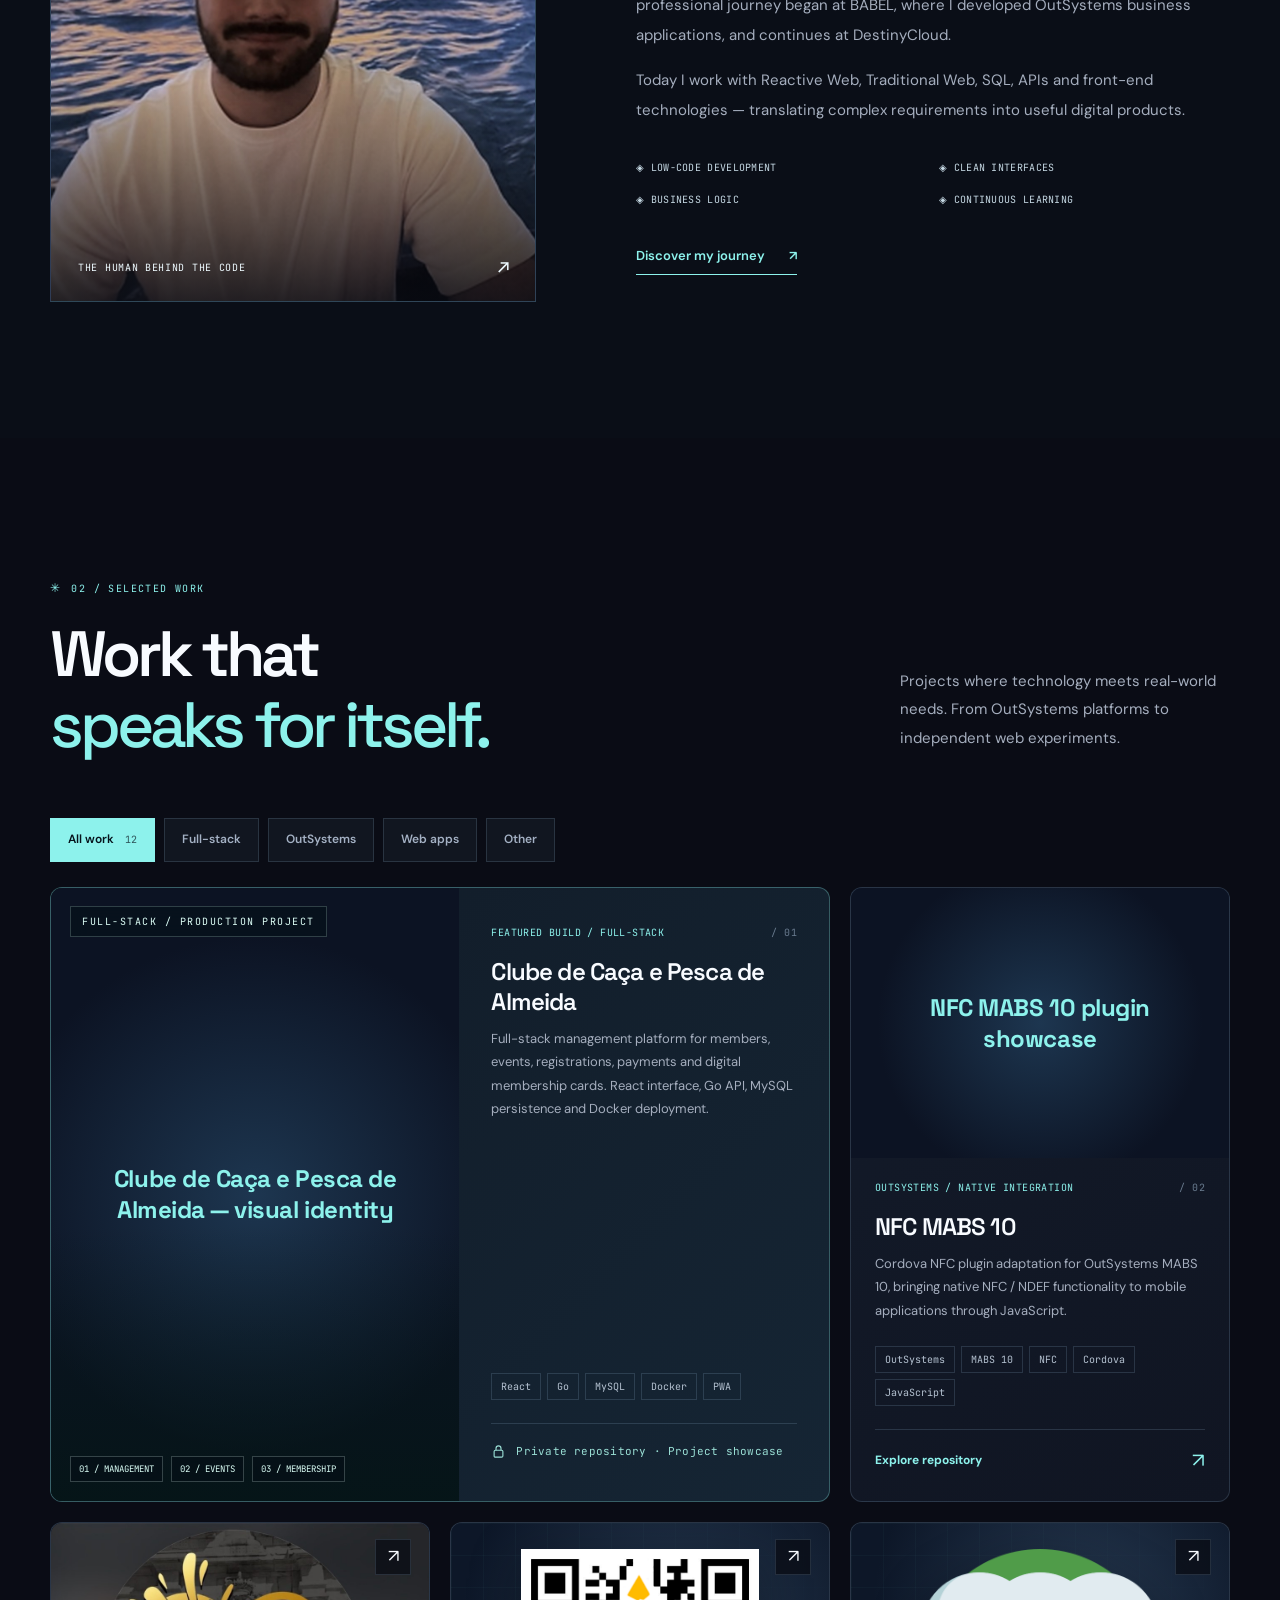
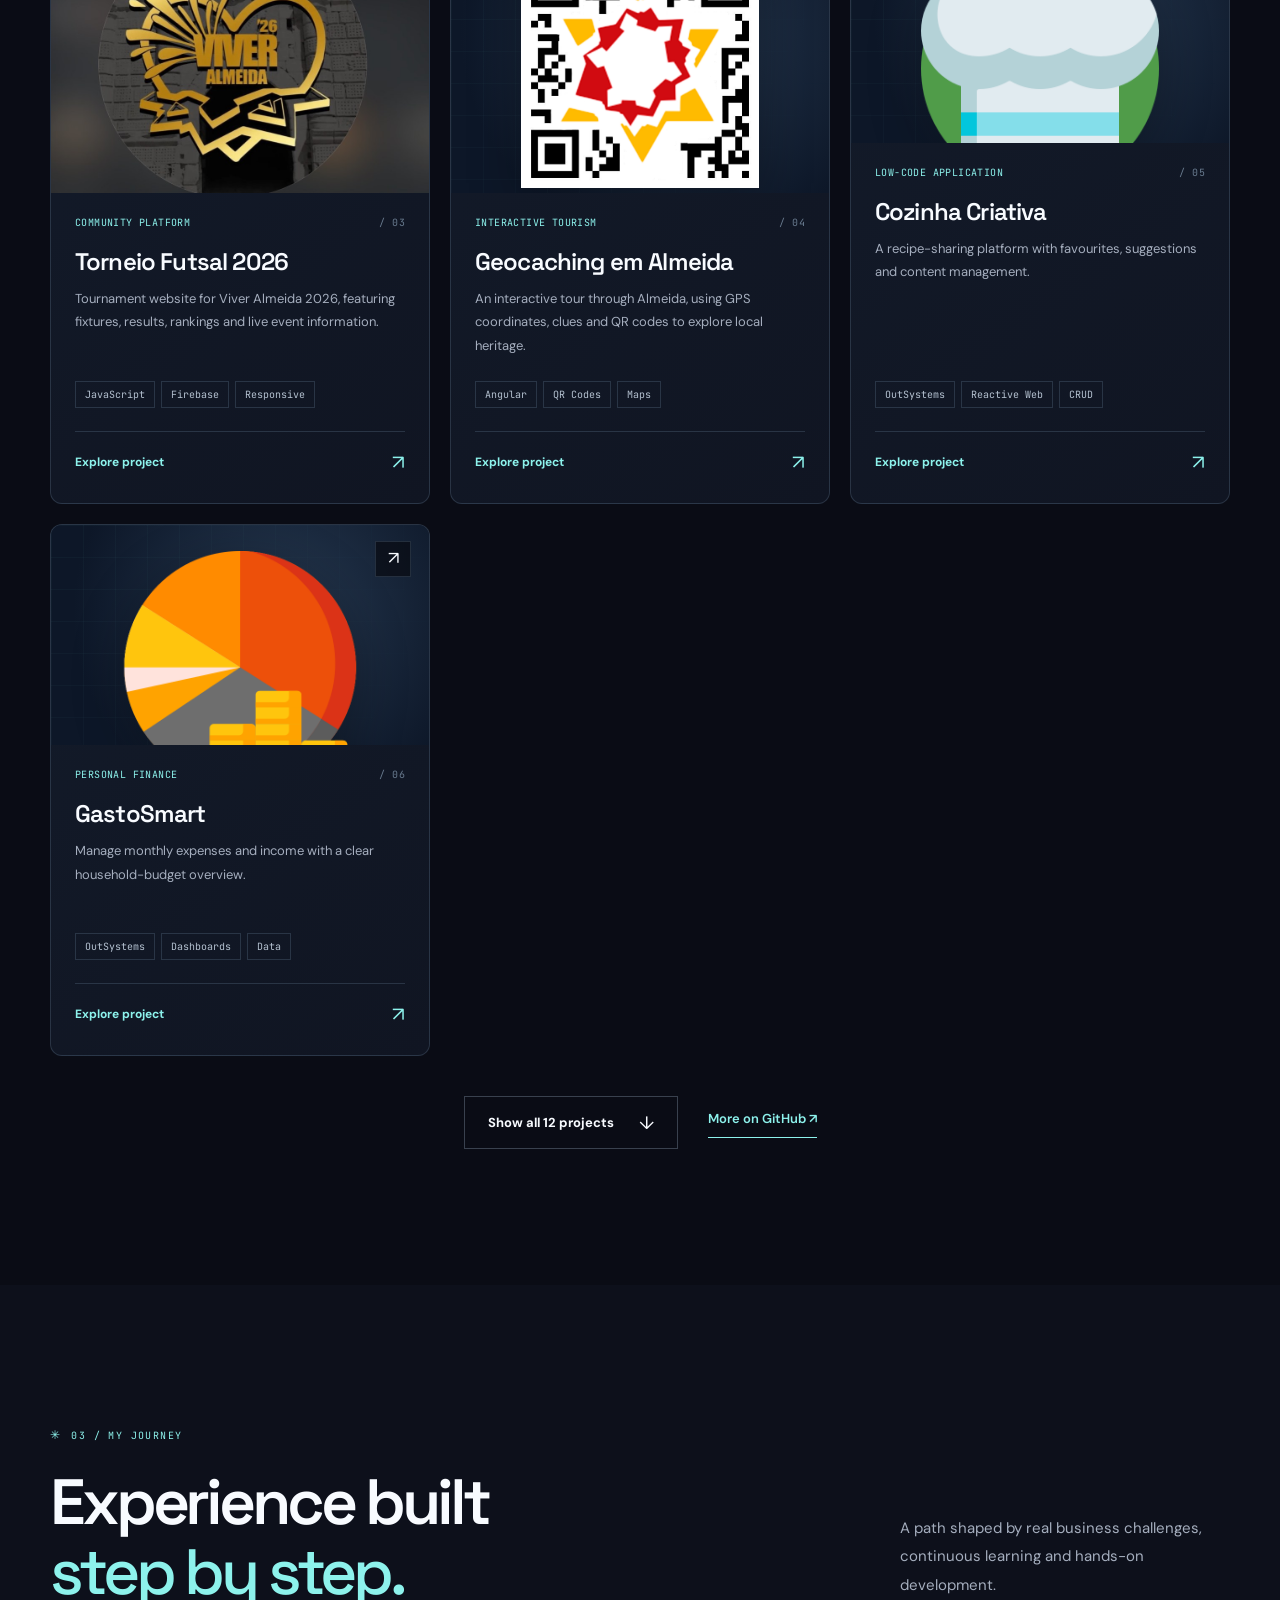
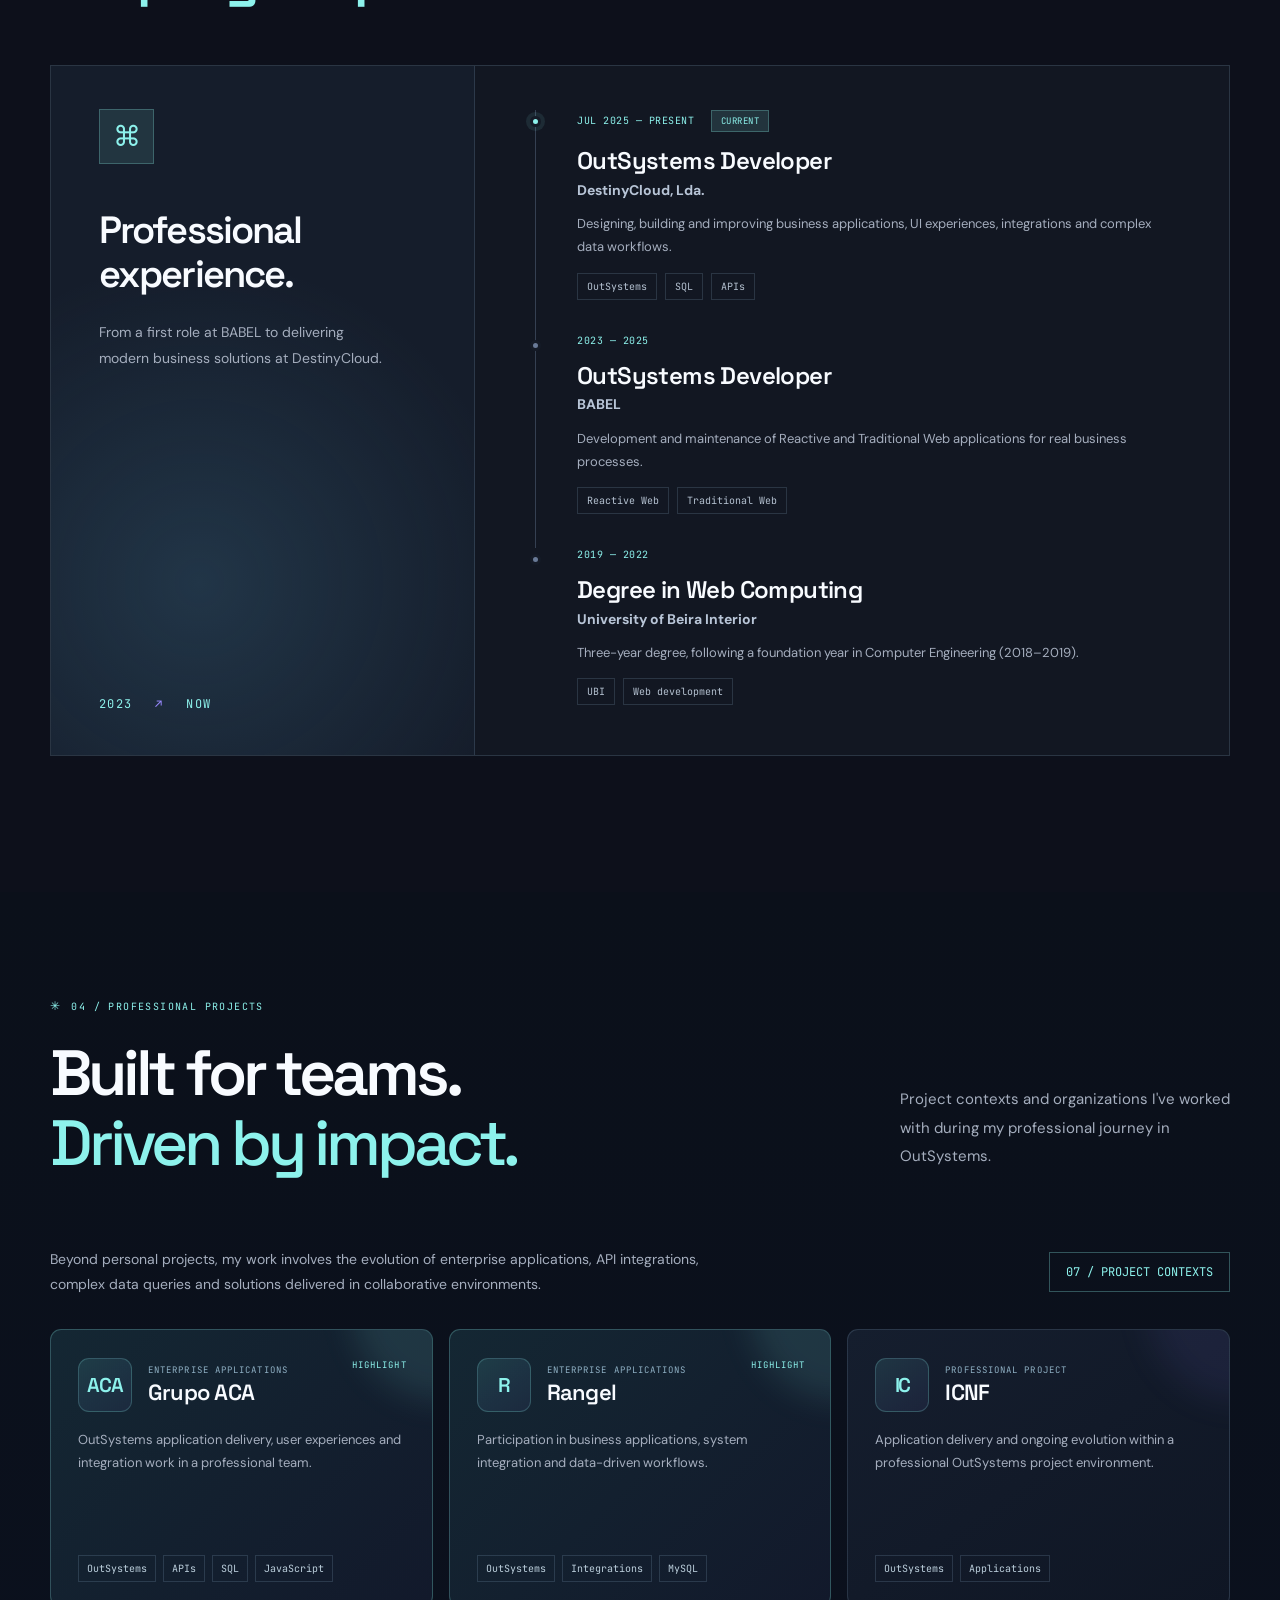
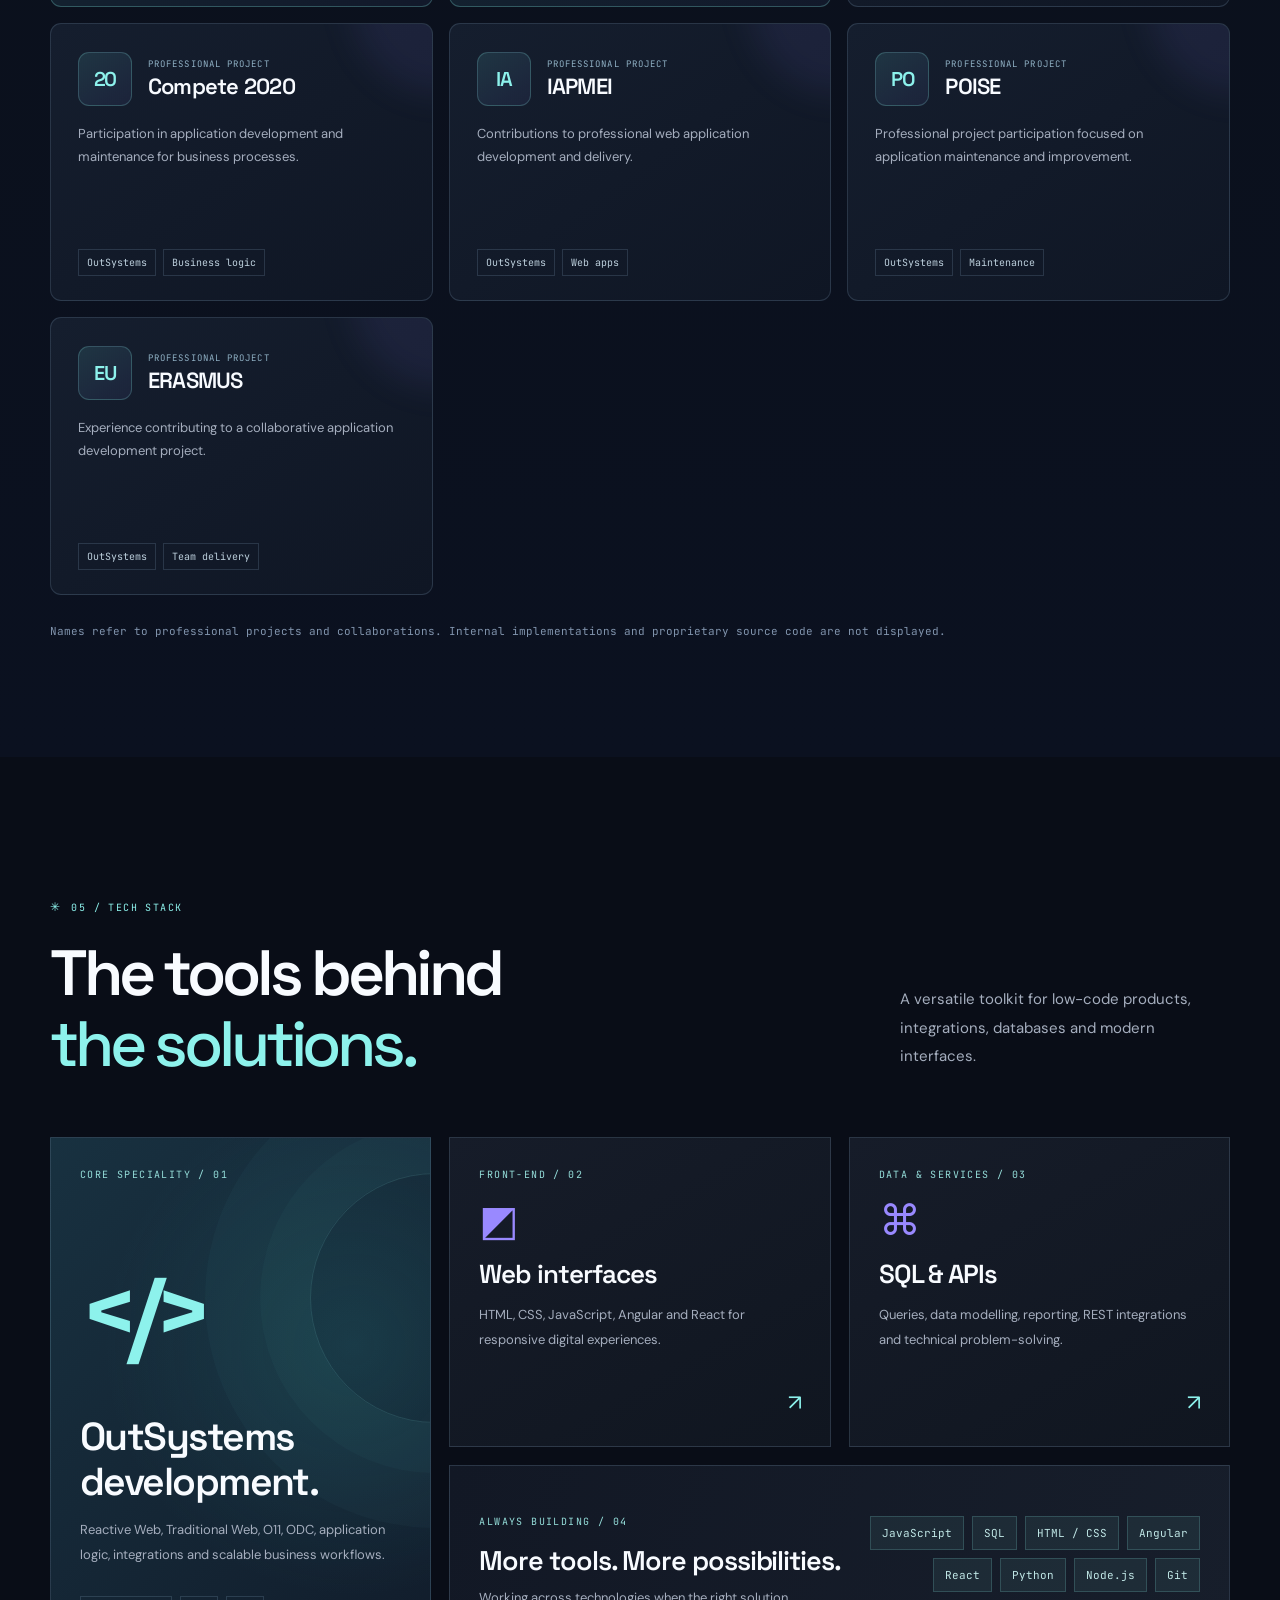
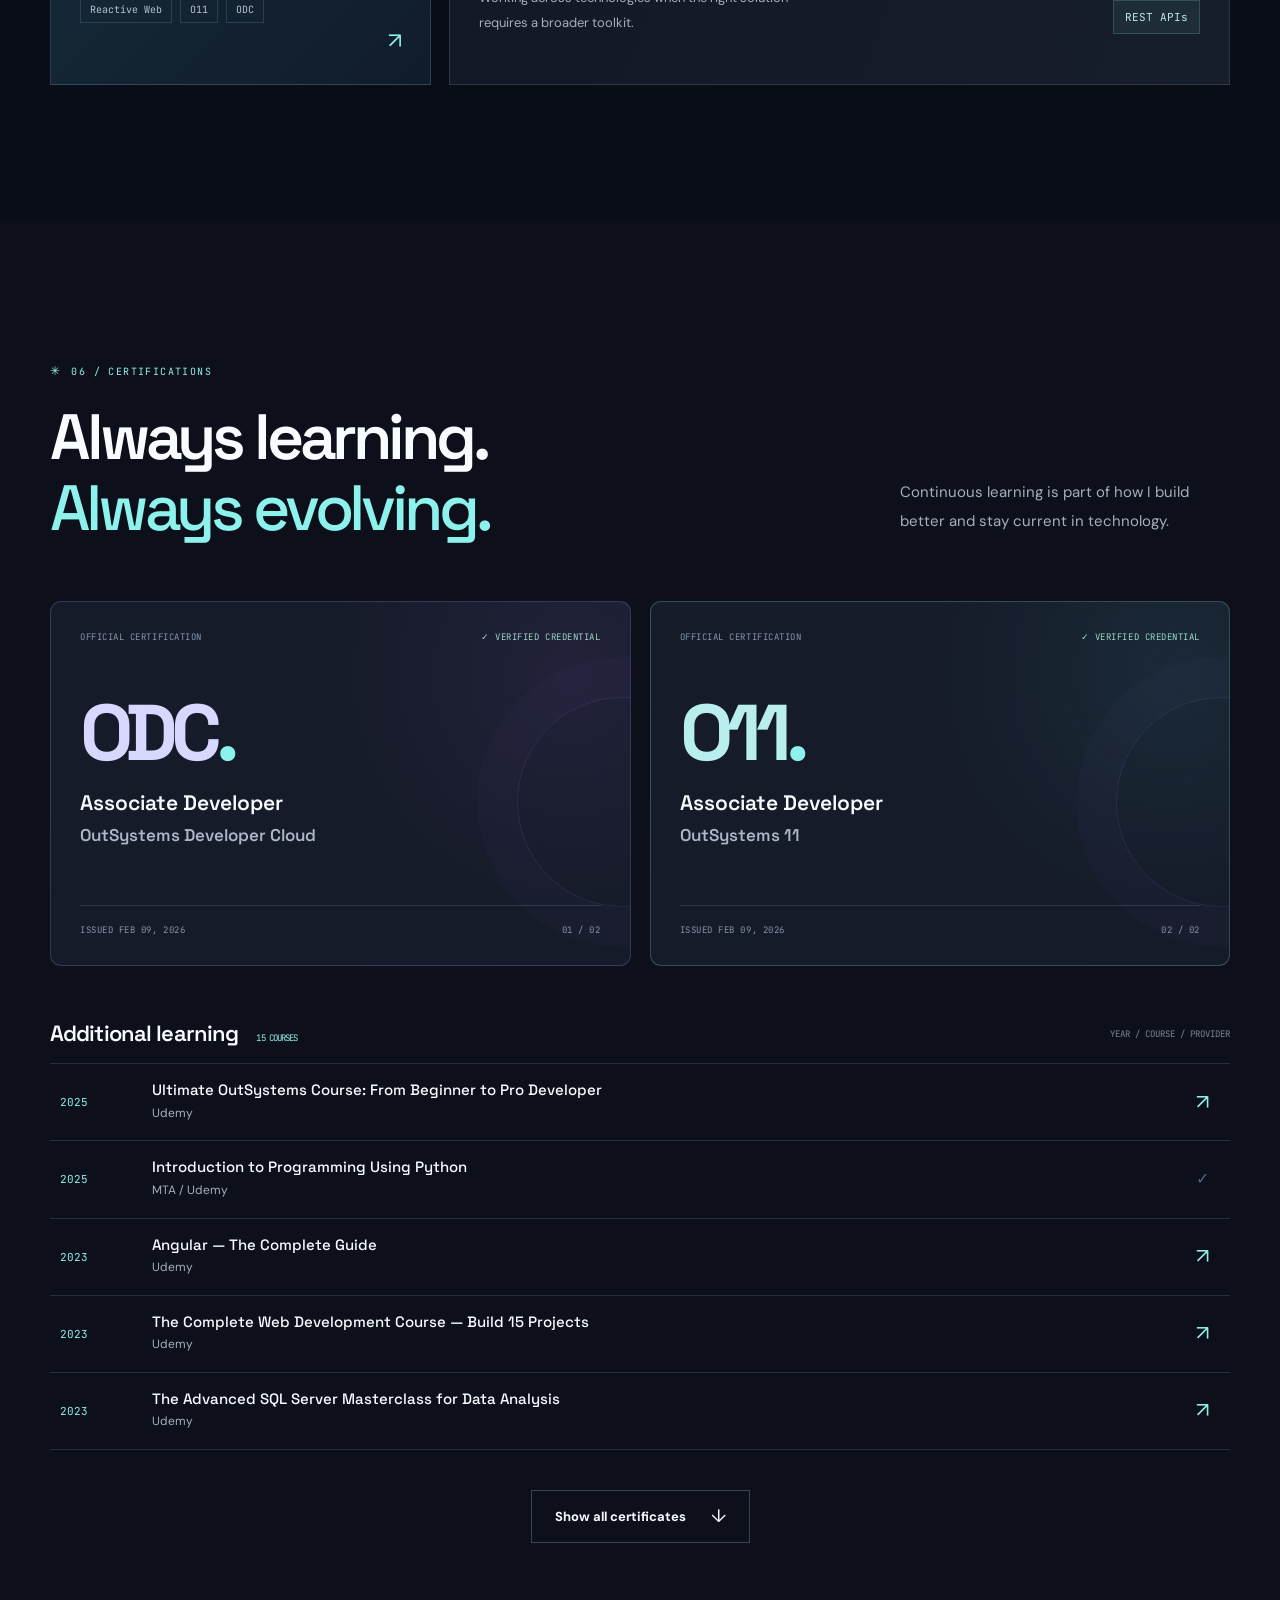
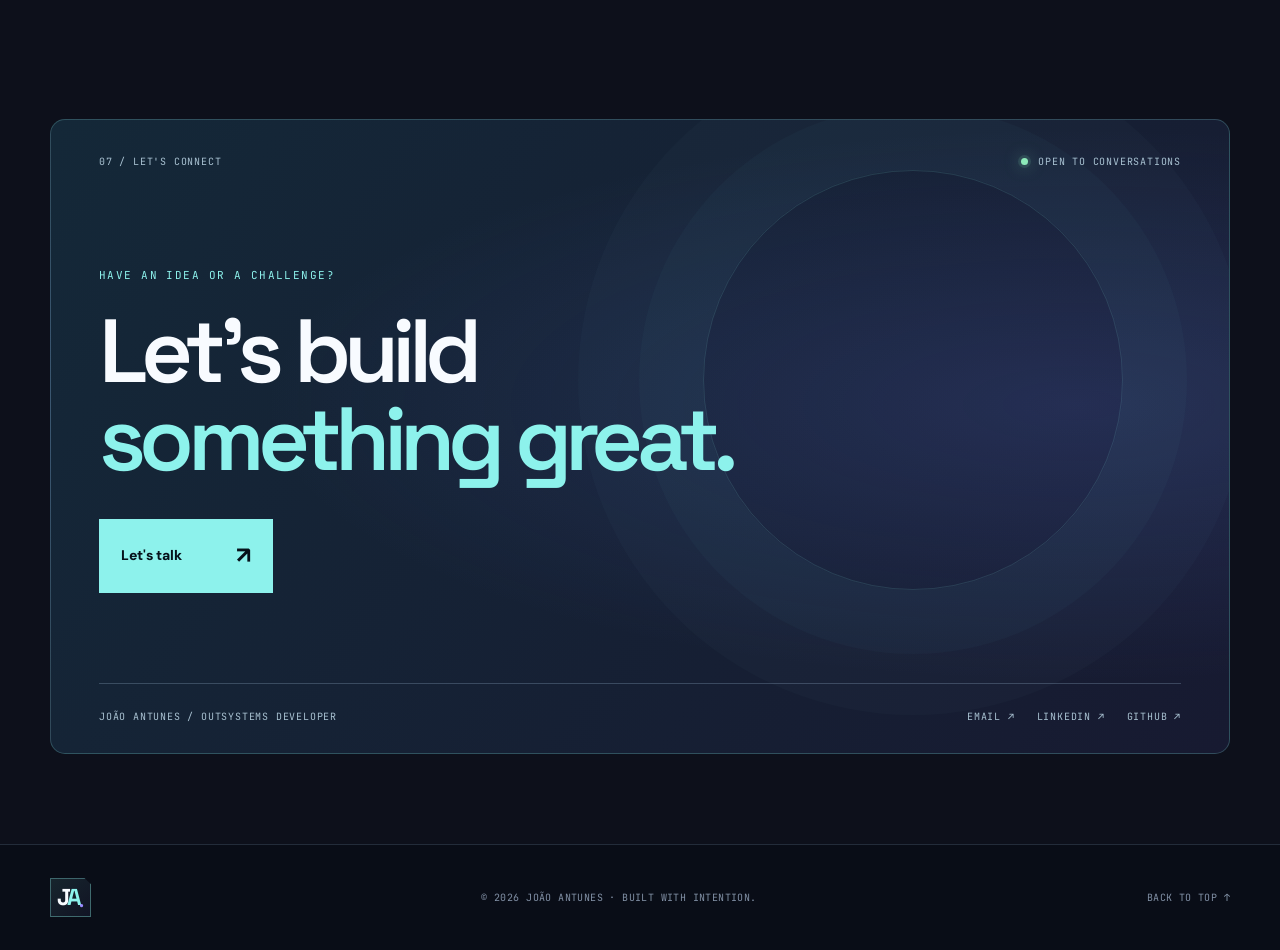
==== commit d247b389: "Add files via upload" ====
--- a/index.html
+++ b/index.html
@@ -1,408 +1,250 @@
 <!DOCTYPE html>
+<!DOCTYPE html>
+
 <html lang="en">
 <head>
-  <meta charset="UTF-8">
-  <meta name="viewport" content="width=device-width, initial-scale=1.0">
-  <meta name="description" content="João Antunes — OutSystems Developer specialising in Reactive Web, Traditional Web and modern web technologies.">
-  <meta name="theme-color" content="#0b1220">
-  <meta property="og:title" content="João Antunes | OutSystems Developer">
-  <meta property="og:description" content="Portfolio, professional experience, skills, certificates and selected projects.">
-  <meta property="og:type" content="website">
-  <meta property="og:image" content="images/home.jpg">
-  <link rel="icon" type="image/x-icon" href="images/favicon.ico?v=2">
-  <link rel="icon" type="image/png" sizes="32x32" href="images/favicon-32x32.png?v=2">
-  <link rel="icon" type="image/png" sizes="192x192" href="images/favicon-192x192.png?v=2">
-  <link rel="apple-touch-icon" sizes="180x180" href="images/apple-touch-icon.png?v=2">
-  <link rel="preconnect" href="https://fonts.googleapis.com">
-  <link rel="preconnect" href="https://fonts.gstatic.com" crossorigin>
-  <link href="https://fonts.googleapis.com/css2?family=Inter:wght@400;500;600;700;800&family=Manrope:wght@600;700;800&display=swap" rel="stylesheet">
-  <link href="https://unpkg.com/boxicons@2.1.4/css/boxicons.min.css" rel="stylesheet">
-  <link rel="stylesheet" href="css/style.css">
-  <title>João Antunes | OutSystems Developer</title>
-</head>
+<meta charset="utf-8"/>
+<meta content="width=device-width, initial-scale=1" name="viewport"/>
+<meta content="#070b15" name="theme-color"/>
+<meta content="João Antunes — OutSystems Developer | Projects in OutSystems, React, Go, MySQL, REST APIs, JavaScript and NFC. Portfolio, experience and certifications." name="description"/>
+<meta content="website" property="og:type"/><meta content="João Antunes | OutSystems Developer" property="og:title"/><meta content="Developer portfolio — selected projects, experience, technical skills and certifications." property="og:description"/>
+<meta content="https://jmfa2310.github.io/Joao_Antunes_Portofolio/images/home.jpg" property="og:image"/>
+<link href="https://jmfa2310.github.io/Joao_Antunes_Portofolio/images/favicon-32x32.png" rel="icon" type="image/png"/>
+<link href="https://fonts.googleapis.com" rel="preconnect"/><link crossorigin="" href="https://fonts.gstatic.com" rel="preconnect"/>
+<link href="https://fonts.googleapis.com/css2?family=DM+Sans:wght@400;500;600;700&amp;family=Space+Grotesk:wght@400;500;600;700&amp;family=JetBrains+Mono:wght@400;500;600&amp;display=swap" rel="stylesheet"/>
+
+<noscript><style>.reveal{opacity:1!important;transform:none!important}</style></noscript>
+<link href="css/futuristic.css" rel="stylesheet"/><title>João Antunes — OutSystems Developer</title>
+<meta content="dark" name="color-scheme"/></head>
 <body>
-  <a class="skip-link" href="#main-content">Skip to content</a>
-
-  <header class="site-header" id="site-header">
-    <div class="nav-shell">
-      <a class="brand" href="#home" aria-label="João Antunes homepage">
-        <span class="brand-mark"><img src="images/joao-antunes-logo.png" alt="" aria-hidden="true"></span>
-        <span class="brand-copy">
-          <strong>João Antunes</strong>
-          <small>OutSystems Developer</small>
-        </span>
-      </a>
-
-      <button class="menu-toggle" id="menu-toggle" type="button" aria-label="Open navigation" aria-controls="main-nav" aria-expanded="false">
-        <i class="bx bx-menu" aria-hidden="true"></i>
-      </button>
-
-      <nav class="main-nav" id="main-nav" aria-label="Main navigation">
-        <a href="#home" class="active">Home</a>
-        <a href="#about">About</a>
-        <a href="#experience">Experience</a>
-        <a href="#skills">Skills</a>
-        <a href="#certificates">Certificates</a>
-        <a href="#projects">Projects</a>
-        <a href="#contact">Contact</a>
-      </nav>
-    </div>
-  </header>
-
-  <main id="main-content">
-    <section class="hero section" id="home">
-      <div class="hero-glow hero-glow-one" aria-hidden="true"></div>
-      <div class="hero-glow hero-glow-two" aria-hidden="true"></div>
-
-      <div class="section-shell hero-grid">
-        <div class="hero-copy reveal">
-          <span class="eyebrow"><i class="bx bx-code-alt" aria-hidden="true"></i> Welcome to my portfolio</span>
-          <h1>Discover my work in <span>OutSystems</span> and web development.</h1>
-          <p class="hero-lead">I am João Antunes, an OutSystems Developer currently working at DestinyCloud, focused on Reactive Web and Traditional Web applications, front-end development, SQL and integrations.</p>
-
-          <div class="hero-actions">
-            <a class="button button-primary" href="#projects">View projects <i class="bx bx-right-arrow-alt" aria-hidden="true"></i></a>
-            <a class="button button-secondary" href="cv.html" target="_blank" rel="noopener noreferrer"><i class="bx bx-file" aria-hidden="true"></i> View CV</a>
-          </div>
-
-          <div class="hero-stats" aria-label="Portfolio highlights">
-            <div><strong>3+</strong><span>Years of experience</span></div>
-            <div><strong>10</strong><span>Personal projects</span></div>
-            <div><strong>8</strong><span>Professional projects</span></div>
-            <div><strong>17</strong><span>Certificates</span></div>
-          </div>
-        </div>
-
-        <div class="hero-visual reveal">
-          <div class="profile-card">
-            <div class="profile-badge"><span></span> Currently at DestinyCloud</div>
-            <img src="images/home.jpg" alt="Portrait of João Antunes" width="1736" height="1296">
-            <div class="profile-floating-card profile-role">
-              <i class="bx bx-layer" aria-hidden="true"></i>
-              <div><small>Specialisation</small><strong>Low-code development</strong></div>
-            </div>
-            <div class="profile-floating-card profile-location">
-              <i class="bx bx-map" aria-hidden="true"></i>
-              <div><small>Based in</small><strong>Portugal</strong></div>
-            </div>
-          </div>
-        </div>
-      </div>
-    </section>
-
-    <section class="section section-muted" id="about">
-      <div class="section-shell about-grid">
-        <div class="about-visual reveal">
-          <div class="about-photo-wrap">
-            <img src="images/about.jpg" alt="João Antunes" loading="lazy" width="1736" height="1296">
-            <span class="about-ring" aria-hidden="true"></span>
-          </div>
-        </div>
-
-        <div class="about-copy reveal">
-          <div class="section-heading section-heading-left">
-            <span class="section-kicker">About me</span>
-            <h2>A developer who turns requirements into <span>reliable applications</span>.</h2>
-          </div>
-          <p>I hold a degree in Web Computing from the University of Beira Interior and have built my career around OutSystems. I started at BABEL as a trainee, progressed into a developer role and currently work at DestinyCloud, Lda.</p>
-          <p>My main focus is developing and improving Reactive Web and Traditional Web applications. I also work with HTML, CSS, JavaScript, Angular, SQL, Python and Node.js whenever a project requires a broader technical solution.</p>
-
-          <div class="about-points">
-            <div><i class="bx bx-check-circle" aria-hidden="true"></i><span>Reactive Web and Traditional Web</span></div>
-            <div><i class="bx bx-check-circle" aria-hidden="true"></i><span>SQL, APIs and integrations</span></div>
-            <div><i class="bx bx-check-circle" aria-hidden="true"></i><span>Responsive and accessible interfaces</span></div>
-            <div><i class="bx bx-check-circle" aria-hidden="true"></i><span>Continuous learning and problem-solving</span></div>
-          </div>
-
-          <div class="social-row">
-            <a href="https://www.linkedin.com/in/jo%C3%A3o-antunes-988613198/" target="_blank" rel="noopener noreferrer" aria-label="LinkedIn profile"><i class="bx bxl-linkedin" aria-hidden="true"></i></a>
-            <a href="https://github.com/jmfa2310" target="_blank" rel="noopener noreferrer" aria-label="GitHub profile"><i class="bx bxl-github" aria-hidden="true"></i></a>
-            <a href="mailto:j.antunes8b@gmail.com" aria-label="Send email"><i class="bx bx-envelope" aria-hidden="true"></i></a>
-          </div>
-        </div>
-      </div>
-    </section>
-
-    <section class="section" id="experience">
-      <div class="section-shell">
-        <div class="section-heading reveal">
-          <span class="section-kicker">Career path</span>
-          <h2>Education and <span>professional experience</span></h2>
-          <p>A timeline of the main stages that shaped my technical background.</p>
-        </div>
-
-        <div class="journey-grid">
-          <article class="journey-column reveal">
-            <div class="journey-title"><span><i class="bx bxs-graduation" aria-hidden="true"></i></span><h3>Education</h3></div>
-            <div class="timeline">
-              <div class="timeline-item">
-                <span class="timeline-dot" aria-hidden="true"></span>
-                <time>2018 — 2019</time>
-                <h4>Year Zero — Computer Engineering</h4>
-                <p>University of Beira Interior, strengthening the foundations required for higher education in computing.</p>
-              </div>
-              <div class="timeline-item">
-                <span class="timeline-dot" aria-hidden="true"></span>
-                <time>2019 — 2022</time>
-                <h4>Degree in Web Computing</h4>
-                <p>University of Beira Interior, completed in three years.</p>
-              </div>
-            </div>
-          </article>
-
-          <article class="journey-column reveal">
-            <div class="journey-title"><span><i class="bx bx-briefcase" aria-hidden="true"></i></span><h3>Experience</h3></div>
-            <div class="timeline">
-              <div class="timeline-item">
-                <span class="timeline-dot" aria-hidden="true"></span>
-                <time>2023 — 2025</time>
-                <h4>OutSystems Developer — BABEL</h4>
-                <p>Developed and maintained Reactive Web and Traditional Web business applications.</p>
-              </div>
-              <div class="timeline-item timeline-current">
-                <span class="timeline-dot" aria-hidden="true"></span>
-                <time>July 2025 — Present</time>
-                <h4>OutSystems Developer — DestinyCloud, Lda</h4>
-                <p>Building scalable applications, improving existing solutions and solving complex business requirements.</p>
-              </div>
-            </div>
-          </article>
-        </div>
-      </div>
-    </section>
-
-    <section class="section section-muted" id="skills">
-      <div class="section-shell">
-        <div class="section-heading reveal">
-          <span class="section-kicker">Technical toolkit</span>
-          <h2>Skills that support the <span>full development cycle</span></h2>
-          <p>From low-code application development to front-end implementation, data and integrations.</p>
-        </div>
-
-        <div class="skills-layout">
-          <article class="skill-panel reveal">
-            <div class="panel-heading">
-              <span><i class="bx bx-code-curly" aria-hidden="true"></i></span>
-              <div><h3>Development skills</h3><p>Core technologies used across my projects.</p></div>
-            </div>
-            <div class="skill-grid" aria-label="Development technologies">
-              <article class="skill-tech skill-tech-featured">
-                <span class="skill-tech-icon"><i class="bx bx-layer" aria-hidden="true"></i></span>
-                <div><strong>OutSystems</strong><span>Reactive Web · Traditional Web · Integrations</span></div>
-              </article>
-              <article class="skill-tech">
-                <span class="skill-tech-icon"><i class="bx bxl-html5" aria-hidden="true"></i></span>
-                <div><strong>HTML & CSS</strong><span>Responsive interfaces · UI implementation</span></div>
-              </article>
-              <article class="skill-tech">
-                <span class="skill-tech-icon"><i class="bx bxl-javascript" aria-hidden="true"></i></span>
-                <div><strong>JavaScript</strong><span>Front-end logic · Browser integrations</span></div>
-              </article>
-              <article class="skill-tech">
-                <span class="skill-tech-icon"><i class="bx bx-data" aria-hidden="true"></i></span>
-                <div><strong>SQL</strong><span>Queries · Reporting · Data modelling</span></div>
-              </article>
-              <article class="skill-tech">
-                <span class="skill-tech-icon"><i class="bx bxl-angular" aria-hidden="true"></i></span>
-                <div><strong>Angular</strong><span>Component-based web development</span></div>
-              </article>
-              <article class="skill-tech">
-                <span class="skill-tech-icon"><i class="bx bxl-nodejs" aria-hidden="true"></i></span>
-                <div><strong>Node.js</strong><span>APIs · Server-side JavaScript</span></div>
-              </article>
-              <article class="skill-tech">
-                <span class="skill-tech-icon"><i class="bx bxl-python" aria-hidden="true"></i></span>
-                <div><strong>Python</strong><span>Scripting · Automation · Data handling</span></div>
-              </article>
-            </div>
-          </article>
-
-          <div class="capabilities reveal">
-            <article class="capability-card"><i class="bx bx-layer" aria-hidden="true"></i><h3>Low-code engineering</h3><p>Business applications built with maintainability, performance and clear logic in mind.</p></article>
-            <article class="capability-card"><i class="bx bx-devices" aria-hidden="true"></i><h3>Responsive UI</h3><p>Interfaces designed to work naturally across desktop, tablet and mobile screens.</p></article>
-            <article class="capability-card"><i class="bx bx-data" aria-hidden="true"></i><h3>Data and SQL</h3><p>Queries, data modelling, reporting and optimisation for real business needs.</p></article>
-            <article class="capability-card"><i class="bx bx-transfer-alt" aria-hidden="true"></i><h3>APIs and integrations</h3><p>Connecting applications and services through clear and dependable integration flows.</p></article>
-          </div>
-        </div>
-      </div>
-    </section>
-
-    <section class="section" id="certificates">
-      <div class="section-shell">
-        <div class="section-heading reveal">
-          <span class="section-kicker">Continuous learning</span>
-          <h2>Courses and <span>certificates</span></h2>
-          <p>Training completed across web development, databases, UX, programming and OutSystems.</p>
-        </div>
-
-        <div class="outsystems-certifications reveal">
-          <div class="outsystems-cert-copy">
-            <span class="outsystems-cert-label"><span aria-hidden="true"></span> Official OutSystems certifications</span>
-            <h3>Certified in both <span>ODC</span> and <span>OutSystems 11</span>.</h3>
-            <p>Officially recognised as an Associate Developer across OutSystems Developer Cloud and OutSystems 11 since February 9, 2026.</p>
-
-            <div class="outsystems-cert-list">
-              <article>
-                <div class="outsystems-cert-badge" aria-hidden="true">ODC</div>
-                <div>
-                  <strong>Associate Developer (ODC)</strong>
-                  <span>Issued February 9, 2026</span>
-                </div>
-                <i class="bx bx-check-shield" aria-hidden="true"></i>
-              </article>
-              <article>
-                <div class="outsystems-cert-badge" aria-hidden="true">O11</div>
-                <div>
-                  <strong>Associate Developer (O11)</strong>
-                  <span>Issued February 9, 2026</span>
-                </div>
-                <i class="bx bx-check-shield" aria-hidden="true"></i>
-              </article>
-            </div>
-          </div>
-
-        </div>
-
-        <div class="certificate-list-heading reveal">
-          <span>Additional learning</span>
-          <h3>Courses and complementary certificates</h3>
-        </div>
-
-        <div class="certificate-grid" id="certificate-grid">
-          <article class="certificate-card reveal"><span class="certificate-year">2025</span><i class="bx bx-badge-check" aria-hidden="true"></i><h3>Ultimate OutSystems Course: From Beginner to Pro Developer</h3><p>Udemy</p><a href="https://www.udemy.com/certificate/UC-bccdd0cf-9003-4829-a818-4157e5d987d6/" target="_blank" rel="noopener noreferrer">View certificate <i class="bx bx-link-external" aria-hidden="true"></i></a></article>
-          <article class="certificate-card reveal"><span class="certificate-year">2025</span><i class="bx bx-badge-check" aria-hidden="true"></i><h3>Introduction to Programming Using Python</h3><p>MTA / Udemy</p></article>
-          <article class="certificate-card reveal"><span class="certificate-year">2023</span><i class="bx bx-badge-check" aria-hidden="true"></i><h3>Angular — The Complete Guide</h3><p>Udemy</p><a href="https://www.udemy.com/certificate/UC-2519c25b-8caf-4b2a-bac4-3d8549e29cd9/" target="_blank" rel="noopener noreferrer">View certificate <i class="bx bx-link-external" aria-hidden="true"></i></a></article>
-          <article class="certificate-card reveal"><span class="certificate-year">2023</span><i class="bx bx-badge-check" aria-hidden="true"></i><h3>The Complete Web Development Course — Build 15 Projects</h3><p>Udemy</p><a href="https://www.udemy.com/certificate/UC-eb9428b7-72ce-44ca-9366-c0fbb0b88e7a/" target="_blank" rel="noopener noreferrer">View certificate <i class="bx bx-link-external" aria-hidden="true"></i></a></article>
-          <article class="certificate-card reveal"><span class="certificate-year">2023</span><i class="bx bx-badge-check" aria-hidden="true"></i><h3>The Advanced SQL Server Masterclass for Data Analysis</h3><p>Udemy</p><a href="https://www.udemy.com/certificate/UC-2357dd30-876a-4aad-b9f7-bbbb3cd76829/" target="_blank" rel="noopener noreferrer">View certificate <i class="bx bx-link-external" aria-hidden="true"></i></a></article>
-          <article class="certificate-card reveal"><span class="certificate-year">2023</span><i class="bx bx-badge-check" aria-hidden="true"></i><h3>Build Responsive Real-World Websites with HTML and CSS</h3><p>Udemy</p><a href="https://www.udemy.com/certificate/UC-3027ae52-b32d-4226-bf0f-c6b4fc1397d4/" target="_blank" rel="noopener noreferrer">View certificate <i class="bx bx-link-external" aria-hidden="true"></i></a></article>
-
-          <article class="certificate-card certificate-extra reveal" hidden><span class="certificate-year">2023</span><i class="bx bx-badge-check" aria-hidden="true"></i><h3>Advanced CSS and Sass: Flexbox, Grid and Animations</h3><p>Udemy</p><a href="https://www.udemy.com/certificate/UC-52c3335b-b331-414b-afa5-af81e7bf22ae/" target="_blank" rel="noopener noreferrer">View certificate <i class="bx bx-link-external" aria-hidden="true"></i></a></article>
-          <article class="certificate-card certificate-extra reveal" hidden><span class="certificate-year">2023</span><i class="bx bx-badge-check" aria-hidden="true"></i><h3>JavaScript Basics for Beginners</h3><p>Udemy</p><a href="https://www.udemy.com/certificate/UC-74177f87-ba69-4d15-a9af-6e2763232604/" target="_blank" rel="noopener noreferrer">View certificate <i class="bx bx-link-external" aria-hidden="true"></i></a></article>
-          <article class="certificate-card certificate-extra reveal" hidden><span class="certificate-year">2023</span><i class="bx bx-badge-check" aria-hidden="true"></i><h3>DOM — Build Dynamic Websites with JavaScript, Part 1</h3><p>Udemy</p></article>
-          <article class="certificate-card certificate-extra reveal" hidden><span class="certificate-year">2023</span><i class="bx bx-badge-check" aria-hidden="true"></i><h3>DOM — Build Dynamic Websites with JavaScript, Part 2</h3><p>Udemy</p><a href="https://www.udemy.com/certificate/UC-badacccb-1dbd-42d3-883b-eb6ecf47bad2/" target="_blank" rel="noopener noreferrer">View certificate <i class="bx bx-link-external" aria-hidden="true"></i></a></article>
-          <article class="certificate-card certificate-extra reveal" hidden><span class="certificate-year">2023</span><i class="bx bx-badge-check" aria-hidden="true"></i><h3>Complete jQuery Course: Beginner to Advanced</h3><p>Udemy</p><a href="https://www.udemy.com/certificate/UC-c862fa5d-8f26-4baa-a393-c4ab1007cd22/" target="_blank" rel="noopener noreferrer">View certificate <i class="bx bx-link-external" aria-hidden="true"></i></a></article>
-          <article class="certificate-card certificate-extra reveal" hidden><span class="certificate-year">2023</span><i class="bx bx-badge-check" aria-hidden="true"></i><h3>UX Fundamentals: Practical Usability for Product Design</h3><p>Udemy</p><a href="https://www.udemy.com/certificate/UC-2519c25b-8caf-4b2a-bac4-3d8549e29cd9/" target="_blank" rel="noopener noreferrer">View certificate <i class="bx bx-link-external" aria-hidden="true"></i></a></article>
-          <article class="certificate-card certificate-extra reveal" hidden><span class="certificate-year">2023</span><i class="bx bx-badge-check" aria-hidden="true"></i><h3>Microsoft SQL for Beginners</h3><p>Udemy</p><a href="https://www.udemy.com/certificate/UC-5844a4e8-0108-4ff2-bf5e-a1622650e9b2/" target="_blank" rel="noopener noreferrer">View certificate <i class="bx bx-link-external" aria-hidden="true"></i></a></article>
-          <article class="certificate-card certificate-extra reveal" hidden><span class="certificate-year">2023</span><i class="bx bx-badge-check" aria-hidden="true"></i><h3>The Complete ASP.NET MVC 5 Course</h3><p>Udemy</p><a href="https://www.udemy.com/certificate/UC-684537c5-f85a-462e-9f92-4c7355619308/" target="_blank" rel="noopener noreferrer">View certificate <i class="bx bx-link-external" aria-hidden="true"></i></a></article>
-          <article class="certificate-card certificate-extra reveal" hidden><span class="certificate-year">2022</span><i class="bx bx-badge-check" aria-hidden="true"></i><h3>Fundamentals of Digital Marketing</h3><p>Google</p></article>
-        </div>
-
-        <div class="center-action reveal">
-          <button class="button button-secondary" id="certificate-toggle" type="button" aria-expanded="false">Show all certificates <i class="bx bx-chevron-down" aria-hidden="true"></i></button>
-        </div>
-      </div>
-    </section>
-
-    <section class="section section-muted" id="projects">
-      <div class="section-shell">
-        <div class="section-heading reveal">
-          <span class="section-kicker">Selected work</span>
-          <h2>Projects built to <span>solve real needs</span></h2>
-          <p>A selection of OutSystems, web development and community projects.</p>
-        </div>
-
-        <div class="project-grid" id="project-grid">
-          <article class="project-card reveal">
-            <a class="project-image" href="https://www.torneiofutsal2026viveralmeida2026.pt/" target="_blank" rel="noopener noreferrer" aria-label="Open Torneiofutsal2026 website">
-              <img src="images/torneiofutsal2026.jpg" alt="Viver Almeida 2026 futsal tournament logo" loading="lazy">
-            </a>
-            <div class="project-body">
-              <div class="project-topline"><span>Community platform</span><i class="bx bx-football" aria-hidden="true"></i></div>
-              <h3>Torneiofutsal2026</h3>
-              <p>A website created for the Viver Almeida 2026 festival committee to manage and publish the local futsal tournament fixtures, results, standings and event information.</p>
-              <div class="project-tags"><span>JavaScript</span><span>CSS</span><span>Firebase</span><span>Responsive</span></div>
-              <a class="project-link" href="https://www.torneiofutsal2026viveralmeida2026.pt/" target="_blank" rel="noopener noreferrer">View project <i class="bx bx-up-arrow-alt" aria-hidden="true"></i></a>
-            </div>
-          </article>
-
-          <article class="project-card reveal">
-            <a class="project-image project-image-contain" href="https://github.com/jmfa2310/Projeto_Angular.git" target="_blank" rel="noopener noreferrer"><img src="images/ANGULAR.png" alt="Geocaching em Almeida project" loading="lazy"></a>
-            <div class="project-body"><div class="project-topline"><span>Tourism</span><i class="bx bx-map-alt" aria-hidden="true"></i></div><h3>Geocaching em Almeida</h3><p>A university project that uses clues, coordinates and QR codes to create an independent and interactive tour through Almeida.</p><div class="project-tags"><span>Angular</span><span>QR Codes</span><span>Maps</span></div><a class="project-link" href="https://github.com/jmfa2310/Projeto_Angular.git" target="_blank" rel="noopener noreferrer">View code <i class="bx bx-up-arrow-alt" aria-hidden="true"></i></a></div>
-          </article>
-
-          <article class="project-card reveal">
-            <a class="project-image project-image-contain" href="https://personal-ryecy7df.outsystemscloud.com/CozinhaCriativa/Login" target="_blank" rel="noopener noreferrer"><img src="images/chapeu-de-cozinheiro.png" alt="Cozinha Criativa project" loading="lazy"></a>
-            <div class="project-body"><div class="project-topline"><span>Recipe application</span><i class="bx bx-bowl-hot" aria-hidden="true"></i></div><h3>Cozinha Criativa</h3><p>A recipe platform where users can publish recipes, request random suggestions and save their favourites.</p><div class="project-tags"><span>OutSystems</span><span>CRUD</span><span>Reactive Web</span></div><a class="project-link" href="https://personal-ryecy7df.outsystemscloud.com/CozinhaCriativa/Login" target="_blank" rel="noopener noreferrer">Open project <i class="bx bx-up-arrow-alt" aria-hidden="true"></i></a></div>
-          </article>
-
-          <article class="project-card reveal">
-            <a class="project-image project-image-contain" href="https://personal-ryecy7df.outsystemscloud.com/controlodedespesas/Login" target="_blank" rel="noopener noreferrer"><img src="images/despesas.png" alt="GastoSmart project" loading="lazy"></a>
-            <div class="project-body"><div class="project-topline"><span>Personal finance</span><i class="bx bx-wallet" aria-hidden="true"></i></div><h3>GastoSmart</h3><p>An application for recording and comparing monthly or annual income and expenses, designed to support household budgeting.</p><div class="project-tags"><span>OutSystems</span><span>Dashboards</span><span>Data</span></div><a class="project-link" href="https://personal-ryecy7df.outsystemscloud.com/controlodedespesas/Login" target="_blank" rel="noopener noreferrer">Open project <i class="bx bx-up-arrow-alt" aria-hidden="true"></i></a></div>
-          </article>
-
-          <article class="project-card reveal">
-            <a class="project-image project-image-contain" href="https://personal-ryecy7df.outsystemscloud.com/Bookings/Login" target="_blank" rel="noopener noreferrer"><img src="images/Bookings.sleeping297048_640.png" alt="Bookings project" loading="lazy"></a>
-            <div class="project-body"><div class="project-topline"><span>Hotel management</span><i class="bx bx-building-house" aria-hidden="true"></i></div><h3>Bookings</h3><p>A hotel management solution for rooms, reservations, check-ins, check-outs and administration settings.</p><div class="project-tags"><span>OutSystems</span><span>Roles</span><span>Management</span></div><a class="project-link" href="https://personal-ryecy7df.outsystemscloud.com/Bookings/Login" target="_blank" rel="noopener noreferrer">Open project <i class="bx bx-up-arrow-alt" aria-hidden="true"></i></a></div>
-          </article>
-
-          <article class="project-card reveal">
-            <a class="project-image project-image-contain" href="https://github.com/jmfa2310/Calculadora_Python" target="_blank" rel="noopener noreferrer"><img src="images/rp9.webp" alt="Python Calculator project" loading="lazy"></a>
-            <div class="project-body"><div class="project-topline"><span>Utility</span><i class="bx bx-calculator" aria-hidden="true"></i></div><h3>Python Calculator</h3><p>A lightweight Python application for performing basic mathematical operations, structured for easy extension.</p><div class="project-tags"><span>Python</span><span>Logic</span><span>CLI</span></div><a class="project-link" href="https://github.com/jmfa2310/Calculadora_Python" target="_blank" rel="noopener noreferrer">View code <i class="bx bx-up-arrow-alt" aria-hidden="true"></i></a></div>
-          </article>
-
-          <article class="project-card project-extra reveal" hidden>
-            <a class="project-image project-image-contain" href="https://github.com/jmfa2310/Taskmate" target="_blank" rel="noopener noreferrer"><img src="images/logo192.png" alt="TaskMate project" loading="lazy"></a>
-            <div class="project-body"><div class="project-topline"><span>Productivity</span><i class="bx bx-task" aria-hidden="true"></i></div><h3>TaskMate</h3><p>A simple React task manager for adding, editing, deleting and tracking daily tasks.</p><div class="project-tags"><span>React</span><span>State</span><span>CRUD</span></div><a class="project-link" href="https://github.com/jmfa2310/Taskmate" target="_blank" rel="noopener noreferrer">View code <i class="bx bx-up-arrow-alt" aria-hidden="true"></i></a></div>
-          </article>
-
-          <article class="project-card project-extra reveal" hidden>
-            <a class="project-image" href="https://jmfa2310.github.io/Video-Slider/" target="_blank" rel="noopener noreferrer"><img src="images/Gallery.png" alt="Video Slider project" loading="lazy"></a>
-            <div class="project-body"><div class="project-topline"><span>Media interface</span><i class="bx bx-video" aria-hidden="true"></i></div><h3>Video Slider</h3><p>An interactive video gallery where selecting a thumbnail dynamically replaces the main video.</p><div class="project-tags"><span>JavaScript</span><span>DOM</span><span>UI</span></div><a class="project-link" href="https://jmfa2310.github.io/Video-Slider/" target="_blank" rel="noopener noreferrer">Visit website <i class="bx bx-up-arrow-alt" aria-hidden="true"></i></a></div>
-          </article>
-
-          <article class="project-card project-extra reveal" hidden>
-            <a class="project-image project-image-contain" href="https://jmfa2310.github.io/Spotify-Music-App/" target="_blank" rel="noopener noreferrer"><img src="images/musica.png" alt="Spotify Music App project" loading="lazy"></a>
-            <div class="project-body"><div class="project-topline"><span>Music interface</span><i class="bx bx-music" aria-hidden="true"></i></div><h3>Spotify Music App</h3><p>A music-player interface inspired by Spotify, including playback controls, song information and a progress bar.</p><div class="project-tags"><span>JavaScript</span><span>Audio UI</span><span>CSS</span></div><a class="project-link" href="https://jmfa2310.github.io/Spotify-Music-App/" target="_blank" rel="noopener noreferrer">Visit website <i class="bx bx-up-arrow-alt" aria-hidden="true"></i></a></div>
-          </article>
-
-          <article class="project-card project-extra reveal" hidden>
-            <a class="project-image project-image-contain" href="https://jmfa2310.github.io/Ecommerce-Card-main/" target="_blank" rel="noopener noreferrer"><img src="images/tenis.png" alt="Ecommerce Card project" loading="lazy"></a>
-            <div class="project-body"><div class="project-topline"><span>E-commerce UI</span><i class="bx bx-shopping-bag" aria-hidden="true"></i></div><h3>Ecommerce Card</h3><p>An interactive product card with image thumbnails, an active product view and a modern shop-style layout.</p><div class="project-tags"><span>JavaScript</span><span>CSS</span><span>Gallery</span></div><a class="project-link" href="https://jmfa2310.github.io/Ecommerce-Card-main/" target="_blank" rel="noopener noreferrer">Visit website <i class="bx bx-up-arrow-alt" aria-hidden="true"></i></a></div>
-          </article>
-        </div>
-
-        <div class="center-action reveal">
-          <button class="button button-secondary" id="project-toggle" type="button" aria-expanded="false">Show all projects <i class="bx bx-chevron-down" aria-hidden="true"></i></button>
-        </div>
-      </div>
-    </section>
-
-    <section class="section contact-section" id="contact">
-      <div class="section-shell contact-card reveal">
-        <div class="contact-copy">
-          <span class="section-kicker">Let’s connect</span>
-          <h2>Want to know more about my work?</h2>
-          <p>Explore my projects or contact me to exchange ideas about OutSystems, web development and technology.</p>
-          <div class="contact-actions">
-            <a class="button button-primary" href="mailto:j.antunes8b@gmail.com"><i class="bx bx-envelope" aria-hidden="true"></i> Send email</a>
-            <a class="button button-secondary" href="https://www.linkedin.com/in/jo%C3%A3o-antunes-988613198/" target="_blank" rel="noopener noreferrer"><i class="bx bxl-linkedin" aria-hidden="true"></i> LinkedIn</a>
-          </div>
-          <div class="contact-details">
-            <a href="tel:+351924401141"><i class="bx bx-phone" aria-hidden="true"></i><span><small>Phone</small>+351 963490985</span></a>
-            <a href="mailto:j.antunes8b@gmail.com"><i class="bx bx-envelope" aria-hidden="true"></i><span><small>Email</small>j.antunes8b@gmail.com</span></a>
-          </div>
-        </div>
-        <div class="contact-visual" aria-hidden="true">
-          <div class="contact-orbit orbit-one"></div>
-          <div class="contact-orbit orbit-two"></div>
-          <img src="images/FINAL.png" alt="" loading="lazy">
-        </div>
-      </div>
-    </section>
-  </main>
-
-  <footer class="site-footer">
-    <div class="section-shell footer-inner">
-      <a class="brand footer-brand" href="#home"><span class="brand-mark"><img src="images/joao-antunes-logo.png" alt="" aria-hidden="true"></span><span class="brand-copy"><strong>João Antunes</strong><small>OutSystems Developer</small></span></a>
-      <p>© <span id="current-year"></span> João Antunes. All rights reserved.</p>
-      <div class="footer-links">
-        <a href="https://github.com/jmfa2310" target="_blank" rel="noopener noreferrer" aria-label="GitHub"><i class="bx bxl-github" aria-hidden="true"></i></a>
-        <a href="https://www.linkedin.com/in/jo%C3%A3o-antunes-988613198/" target="_blank" rel="noopener noreferrer" aria-label="LinkedIn"><i class="bx bxl-linkedin" aria-hidden="true"></i></a>
-        <a href="#home" aria-label="Back to top"><i class="bx bx-up-arrow-alt" aria-hidden="true"></i></a>
-      </div>
-    </div>
-  </footer>
-
-  <script src="js/script.js"></script>
-</body>
-</html>
+<a class="skip-link" href="#main">Skip to content</a>
+<div aria-hidden="true" class="reading-progress" id="reading-progress"></div>
+<div aria-hidden="true" class="ambient ambient-a"></div><div aria-hidden="true" class="ambient ambient-b"></div>
+<header class="site-header" id="site-header"><div class="nav-container">
+<a aria-label="João Antunes — home" class="wordmark" href="#home"><span class="wordmark-symbol">J<span>A</span><i>.</i></span><span class="wordmark-meta">JOÃO ANTUNES <small>OUTSYSTEMS DEVELOPER</small></span></a>
+<button aria-controls="site-nav" aria-expanded="false" aria-label="Open menu" class="mobile-menu" id="menu-toggle" type="button"><span></span><span></span></button>
+<nav aria-label="Main navigation" class="site-nav" id="site-nav"><a href="#home">Home</a><a href="#about">About</a><a href="#projects">Projects</a><a href="#experience">Experience</a><a href="#clients">Clients</a><a href="#skills">Skills</a><a href="#certifications">Certificates</a></nav>
+<a class="nav-contact" href="#contact">Let's talk <span>↗</span></a>
+</div></header>
+<main id="main">
+<section class="hero" id="home"><div aria-hidden="true" class="hero-noise"></div><div class="hero-grid section-container">
+<div class="hero-copy reveal"><div class="micro-heading"><span class="live-indicator"></span> PORTFOLIO / 2026 <span class="micro-divider">—</span> BASED IN PORTUGAL</div>
+<div class="hero-caption">// HELLO WORLD, I'M JOÃO</div>
+<h1>Engineering<br/><span class="outline-word">digital</span><br/><span class="gradient-word">experiences<span class="period">.</span></span></h1>
+<p class="hero-description">I'm <strong>João Antunes</strong>, an OutSystems Developer creating reliable business applications and modern web experiences. From complex SQL logic to interfaces people enjoy using.</p>
+<div class="hero-actions"><a class="btn btn-primary" href="#projects"><span>Explore my work</span><span class="btn-arrow">↗</span></a><a class="btn btn-outline" href="https://jmfa2310.github.io/Joao_Antunes_Portofolio/cv.html" rel="noopener noreferrer" target="_blank">View my CV <span>↗</span></a></div>
+<div class="hero-social"><span>FIND ME ON</span><a href="https://github.com/jmfa2310" rel="noopener noreferrer" target="_blank">GITHUB ↗</a><a href="https://www.linkedin.com/in/jo%C3%A3o-antunes-988613198/" rel="noopener noreferrer" target="_blank">LINKEDIN ↗</a></div>
+</div>
+<div aria-label="Developer portrait and coding theme" class="hero-visual reveal"><div class="orbital orbit-one"></div><div class="orbital orbit-two"></div><div class="orbit-cross cross-1">+</div><div class="orbit-cross cross-2">+</div>
+<div class="hero-photo-frame"><div class="hero-photo-glow"></div><img alt="João Antunes" class="hero-portrait" fetchpriority="high" src="https://jmfa2310.github.io/Joao_Antunes_Portofolio/images/home.jpg"/><div class="portrait-bottom"><span>JOÃO ANTUNES</span><span>PORTUGAL · PT</span></div></div>
+<div class="floating-pill pill-top"><span class="pill-icon">⌘</span><span><small>CURRENT ROLE</small><strong>DestinyCloud, Lda.</strong></span></div>
+<div class="floating-terminal"><div class="terminal-header"><span class="terminal-dots"><i></i><i></i><i></i></span><span>developer.ts</span><span>⌁</span></div><div class="terminal-lines"><span class="line-number">01</span><code><span class="code-violet">const</span> developer = {</code><span class="line-number">02</span><code>  focus: <span class="code-green">'OutSystems'</span>,</code><span class="line-number">03</span><code>  mindset: <span class="code-green">'Build. Improve.'</span></code><span class="line-number">04</span><code>}; <span class="cursor-block">▋</span></code></div></div>
+<div class="floating-pill pill-bottom"><span class="pill-icon pill-green">✓</span><span><small>EXPERTISE</small><strong>O11 &amp; ODC Certified</strong></span></div>
+</div>
+</div>
+<div class="hero-bottom section-container"><a class="scroll-hint" href="#about"><span class="scroll-line"></span> SCROLL TO EXPLORE</a><div class="hero-stats"><div><strong>3<span>+</span></strong><small>YEARS IN TECH</small></div><i></i><div><strong>12</strong><small>PERSONAL PROJECTS</small></div><i></i><div><strong>7</strong><small>PROJECT COLLABORATIONS</small></div><i></i><div><strong>17</strong><small>CERTIFICATES</small></div></div></div>
+</section>
+<div aria-hidden="true" class="marquee"><div class="marquee-track">  OUTSYSTEMS <span>✳</span> REACTIVE WEB <span>✳</span> SQL &amp; INTEGRATIONS <span>✳</span> JAVASCRIPT <span>✳</span> USER EXPERIENCE <span>✳</span> OUTSYSTEMS <span>✳</span> REACTIVE WEB <span>✳</span> SQL &amp; INTEGRATIONS <span>✳</span> JAVASCRIPT <span>✳</span> USER EXPERIENCE <span>✳</span> </div></div>
+<section class="section about-section" id="about"><div class="section-container"><div class="section-heading-row reveal"><div><span class="section-number">01 / ABOUT ME</span><h2>Making complexity<br/><em>feel simple.</em></h2></div><p>My approach blends business logic, clean front-end engineering and practical problem-solving.</p></div>
+<div class="about-layout"><div class="about-image-wrap reveal"><img alt="João Antunes portrait" loading="lazy" src="https://jmfa2310.github.io/Joao_Antunes_Portofolio/images/about.jpg"/><div class="image-label">THE HUMAN BEHIND THE CODE <span>↗</span></div></div><div class="about-content reveal"><span class="tiny-heading"><span class="tiny-square"></span> A LITTLE ABOUT ME</span><h3>Developer by profession.<br/><span>Problem solver by nature.</span></h3><p>I hold a degree in Web Computing from the University of Beira Interior. My professional journey began at BABEL, where I developed OutSystems business applications, and continues at DestinyCloud.</p><p>Today I work with Reactive Web, Traditional Web, SQL, APIs and front-end technologies — translating complex requirements into useful digital products.</p><div class="about-qualities"><span>◈ LOW-CODE DEVELOPMENT</span><span>◈ CLEAN INTERFACES</span><span>◈ BUSINESS LOGIC</span><span>◈ CONTINUOUS LEARNING</span></div><a class="text-link" href="#experience">Discover my journey <span>↗</span></a></div></div>
+</div></section>
+<section class="section projects-section" id="projects"><div class="section-container"><div class="section-heading-row reveal"><div><span class="section-number">02 / SELECTED WORK</span><h2>Work that<br/><em>speaks for itself.</em></h2></div><p>Projects where technology meets real-world needs. From OutSystems platforms to independent web experiments.</p></div>
+<div aria-label="Filter projects" class="filter-bar reveal" role="group"><button aria-pressed="true" class="filter-btn active" data-filter="all" type="button">All work <span>12</span></button><button aria-pressed="false" class="filter-btn" data-filter="fullstack" type="button">Full-stack</button><button aria-pressed="false" class="filter-btn" data-filter="outsystems" type="button">OutSystems</button><button aria-pressed="false" class="filter-btn" data-filter="web" type="button">Web apps</button><button aria-pressed="false" class="filter-btn" data-filter="other" type="button">Other</button></div>
+<div class="projects-grid" id="projects-grid"><article class="project-card project-lead reveal" data-category="fullstack" data-featured="true" data-portfolio-addition="clube-caca-almeida">
+<div aria-label="Clube de Caça e Pesca de Almeida application identity" class="project-media project-media-private project-media-club">
+<span aria-hidden="true" class="project-media-grid"></span>
+<img alt="Clube de Caça e Pesca de Almeida — visual identity" loading="lazy" src="images/clube-caca-pesca-portfolio.png"/>
+<span aria-hidden="true" class="preview-topline">FULL-STACK / PRODUCTION PROJECT</span>
+<span aria-hidden="true" class="preview-bottomline"><span>01 / MANAGEMENT</span><span>02 / EVENTS</span><span>03 / MEMBERSHIP</span></span>
+<span aria-hidden="true" class="project-media-cta">PRIVATE</span>
+</div>
+<div class="project-content">
+<div class="project-meta"><span>Featured build / full-stack</span><span>/ 01</span></div>
+<h3>Clube de Caça e Pesca de Almeida</h3>
+<p>Full-stack management platform for members, events, registrations, payments and digital membership cards. React interface, Go API, MySQL persistence and Docker deployment.</p>
+<div class="project-bottom">
+<div class="project-tags"><span>React</span><span>Go</span><span>MySQL</span><span>Docker</span><span>PWA</span></div>
+<span class="project-private-label"><svg aria-hidden="true" viewbox="0 0 24 24"><rect height="11" rx="2" width="14" x="5" y="10"></rect><path d="M8 10V7a4 4 0 0 1 8 0v3"></path></svg> Private repository · Project showcase</span>
+</div>
+</div>
+</article><article class="project-card project-featured reveal" data-category="outsystems" data-featured="true" data-portfolio-addition="nfc-mabs10">
+<a aria-label="View NFC MABS 10 project on GitHub" class="project-media project-media-nfc" href="https://github.com/jmfa2310/nfc_mabs10" rel="noopener noreferrer" target="_blank">
+<span aria-hidden="true" class="project-media-grid"></span>
+<img alt="NFC MABS 10 plugin showcase" loading="lazy" src="images/nfc-mabs10-portfolio.png"/>
+<span aria-hidden="true" class="project-media-cta">↗</span>
+</a>
+<div class="project-content">
+<div class="project-meta"><span>OutSystems / native integration</span><span>/ 02</span></div>
+<h3>NFC MABS 10</h3>
+<p>Cordova NFC plugin adaptation for OutSystems MABS 10, bringing native NFC / NDEF functionality to mobile applications through JavaScript.</p>
+<div class="project-bottom">
+<div class="project-tags"><span>OutSystems</span><span>MABS 10</span><span>NFC</span><span>Cordova</span><span>JavaScript</span></div>
+<a class="project-view" href="https://github.com/jmfa2310/nfc_mabs10" rel="noopener noreferrer" target="_blank">Explore repository <span aria-hidden="true">↗</span></a>
+</div>
+</div>
+</article><article class="project-card project-featured reveal" data-category="web" data-featured="true">
+<a aria-label="Open Torneio Futsal 2026" class="project-media" href="https://www.torneiofutsal2026viveralmeida2026.pt/" rel="noopener noreferrer" target="_blank">
+<span aria-hidden="true" class="project-media-grid"></span>
+<img alt="Torneio Futsal 2026 project preview" loading="lazy" src="https://jmfa2310.github.io/Joao_Antunes_Portofolio/images/torneiofutsal2026.jpg"/>
+<span aria-hidden="true" class="project-media-cta">↗</span>
+</a>
+<div class="project-content"><div class="project-meta"><span>Community platform</span><span>/ 03</span></div>
+<h3>Torneio Futsal 2026</h3><p>Tournament website for Viver Almeida 2026, featuring fixtures, results, rankings and live event information.</p>
+<div class="project-bottom"><div class="project-tags"><span>JavaScript</span><span>Firebase</span><span>Responsive</span></div><a class="project-view" href="https://www.torneiofutsal2026viveralmeida2026.pt/" rel="noopener noreferrer" target="_blank">Explore project <span aria-hidden="true">↗</span></a></div>
+</div></article>
+<article class="project-card project-featured reveal" data-category="web" data-featured="true">
+<a aria-label="Open Geocaching em Almeida" class="project-media" href="https://github.com/jmfa2310/Projeto_Angular.git" rel="noopener noreferrer" target="_blank">
+<span aria-hidden="true" class="project-media-grid"></span>
+<img alt="Geocaching em Almeida project preview" loading="lazy" src="https://jmfa2310.github.io/Joao_Antunes_Portofolio/images/ANGULAR.png"/>
+<span aria-hidden="true" class="project-media-cta">↗</span>
+</a>
+<div class="project-content"><div class="project-meta"><span>Interactive tourism</span><span>/ 04</span></div>
+<h3>Geocaching em Almeida</h3><p>An interactive tour through Almeida, using GPS coordinates, clues and QR codes to explore local heritage.</p>
+<div class="project-bottom"><div class="project-tags"><span>Angular</span><span>QR Codes</span><span>Maps</span></div><a class="project-view" href="https://github.com/jmfa2310/Projeto_Angular.git" rel="noopener noreferrer" target="_blank">Explore project <span aria-hidden="true">↗</span></a></div>
+</div></article>
+<article class="project-card reveal" data-category="outsystems">
+<a aria-label="Open Cozinha Criativa" class="project-media" href="https://personal-ryecy7df.outsystemscloud.com/CozinhaCriativa/Login" rel="noopener noreferrer" target="_blank">
+<span aria-hidden="true" class="project-media-grid"></span>
+<img alt="Cozinha Criativa project preview" loading="lazy" src="https://jmfa2310.github.io/Joao_Antunes_Portofolio/images/chapeu-de-cozinheiro.png"/>
+<span aria-hidden="true" class="project-media-cta">↗</span>
+</a>
+<div class="project-content"><div class="project-meta"><span>Low-code application</span><span>/ 05</span></div>
+<h3>Cozinha Criativa</h3><p>A recipe-sharing platform with favourites, suggestions and content management.</p>
+<div class="project-bottom"><div class="project-tags"><span>OutSystems</span><span>Reactive Web</span><span>CRUD</span></div><a class="project-view" href="https://personal-ryecy7df.outsystemscloud.com/CozinhaCriativa/Login" rel="noopener noreferrer" target="_blank">Explore project <span aria-hidden="true">↗</span></a></div>
+</div></article>
+<article class="project-card reveal" data-category="outsystems">
+<a aria-label="Open GastoSmart" class="project-media" href="https://personal-ryecy7df.outsystemscloud.com/controlodedespesas/Login" rel="noopener noreferrer" target="_blank">
+<span aria-hidden="true" class="project-media-grid"></span>
+<img alt="GastoSmart project preview" loading="lazy" src="https://jmfa2310.github.io/Joao_Antunes_Portofolio/images/despesas.png"/>
+<span aria-hidden="true" class="project-media-cta">↗</span>
+</a>
+<div class="project-content"><div class="project-meta"><span>Personal finance</span><span>/ 06</span></div>
+<h3>GastoSmart</h3><p>Manage monthly expenses and income with a clear household-budget overview.</p>
+<div class="project-bottom"><div class="project-tags"><span>OutSystems</span><span>Dashboards</span><span>Data</span></div><a class="project-view" href="https://personal-ryecy7df.outsystemscloud.com/controlodedespesas/Login" rel="noopener noreferrer" target="_blank">Explore project <span aria-hidden="true">↗</span></a></div>
+</div></article>
+<article class="project-card reveal" data-category="outsystems">
+<a aria-label="Open Bookings" class="project-media" href="https://personal-ryecy7df.outsystemscloud.com/Bookings/Login" rel="noopener noreferrer" target="_blank">
+<span aria-hidden="true" class="project-media-grid"></span>
+<img alt="Bookings project preview" loading="lazy" src="https://jmfa2310.github.io/Joao_Antunes_Portofolio/images/Bookings.sleeping297048_640.png"/>
+<span aria-hidden="true" class="project-media-cta">↗</span>
+</a>
+<div class="project-content"><div class="project-meta"><span>Hotel management</span><span>/ 07</span></div>
+<h3>Bookings</h3><p>Room reservations, check-in, check-out and administrative management in one solution.</p>
+<div class="project-bottom"><div class="project-tags"><span>OutSystems</span><span>Roles</span><span>Management</span></div><a class="project-view" href="https://personal-ryecy7df.outsystemscloud.com/Bookings/Login" rel="noopener noreferrer" target="_blank">Explore project <span aria-hidden="true">↗</span></a></div>
+</div></article>
+<article class="project-card reveal" data-category="other">
+<a aria-label="Open Python Calculator" class="project-media" href="https://github.com/jmfa2310/Calculadora_Python" rel="noopener noreferrer" target="_blank">
+<span aria-hidden="true" class="project-media-grid"></span>
+<img alt="Python Calculator project preview" loading="lazy" src="https://jmfa2310.github.io/Joao_Antunes_Portofolio/images/rp9.webp"/>
+<span aria-hidden="true" class="project-media-cta">↗</span>
+</a>
+<div class="project-content"><div class="project-meta"><span>Python utility</span><span>/ 08</span></div>
+<h3>Python Calculator</h3><p>A lightweight calculator application focused on clear, extensible logic.</p>
+<div class="project-bottom"><div class="project-tags"><span>Python</span><span>CLI</span><span>Logic</span></div><a class="project-view" href="https://github.com/jmfa2310/Calculadora_Python" rel="noopener noreferrer" target="_blank">Explore project <span aria-hidden="true">↗</span></a></div>
+</div></article>
+<article class="project-card project-extra reveal" data-category="web" hidden="">
+<a aria-label="Open TaskMate" class="project-media" href="https://github.com/jmfa2310/Taskmate" rel="noopener noreferrer" target="_blank">
+<span aria-hidden="true" class="project-media-grid"></span>
+<img alt="TaskMate project preview" loading="lazy" src="https://jmfa2310.github.io/Joao_Antunes_Portofolio/images/logo192.png"/>
+<span aria-hidden="true" class="project-media-cta">↗</span>
+</a>
+<div class="project-content"><div class="project-meta"><span>Productivity</span><span>/ 09</span></div>
+<h3>TaskMate</h3><p>A React task manager with add, edit, delete and daily-progress workflows.</p>
+<div class="project-bottom"><div class="project-tags"><span>React</span><span>State</span><span>CRUD</span></div><a class="project-view" href="https://github.com/jmfa2310/Taskmate" rel="noopener noreferrer" target="_blank">Explore project <span aria-hidden="true">↗</span></a></div>
+</div></article>
+<article class="project-card project-extra reveal" data-category="web" hidden="">
+<a aria-label="Open Video Slider" class="project-media" href="https://jmfa2310.github.io/Video-Slider/" rel="noopener noreferrer" target="_blank">
+<span aria-hidden="true" class="project-media-grid"></span>
+<img alt="Video Slider project preview" loading="lazy" src="https://jmfa2310.github.io/Joao_Antunes_Portofolio/images/Gallery.png"/>
+<span aria-hidden="true" class="project-media-cta">↗</span>
+</a>
+<div class="project-content"><div class="project-meta"><span>Interactive media</span><span>/ 10</span></div>
+<h3>Video Slider</h3><p>A dynamic video gallery with thumbnail-driven playback and a clean interface.</p>
+<div class="project-bottom"><div class="project-tags"><span>JavaScript</span><span>DOM</span><span>UI</span></div><a class="project-view" href="https://jmfa2310.github.io/Video-Slider/" rel="noopener noreferrer" target="_blank">Explore project <span aria-hidden="true">↗</span></a></div>
+</div></article>
+<article class="project-card project-extra reveal" data-category="web" hidden="">
+<a aria-label="Open Spotify Music App" class="project-media" href="https://jmfa2310.github.io/Spotify-Music-App/" rel="noopener noreferrer" target="_blank">
+<span aria-hidden="true" class="project-media-grid"></span>
+<img alt="Spotify Music App project preview" loading="lazy" src="https://jmfa2310.github.io/Joao_Antunes_Portofolio/images/musica.png"/>
+<span aria-hidden="true" class="project-media-cta">↗</span>
+</a>
+<div class="project-content"><div class="project-meta"><span>Audio interface</span><span>/ 11</span></div>
+<h3>Spotify Music App</h3><p>A music interface with playback controls, progress states and track details.</p>
+<div class="project-bottom"><div class="project-tags"><span>JavaScript</span><span>Audio</span><span>CSS</span></div><a class="project-view" href="https://jmfa2310.github.io/Spotify-Music-App/" rel="noopener noreferrer" target="_blank">Explore project <span aria-hidden="true">↗</span></a></div>
+</div></article>
+<article class="project-card project-extra reveal" data-category="web" hidden="">
+<a aria-label="Open Ecommerce Card" class="project-media" href="https://jmfa2310.github.io/Ecommerce-Card-main/" rel="noopener noreferrer" target="_blank">
+<span aria-hidden="true" class="project-media-grid"></span>
+<img alt="Ecommerce Card project preview" loading="lazy" src="https://jmfa2310.github.io/Joao_Antunes_Portofolio/images/tenis.png"/>
+<span aria-hidden="true" class="project-media-cta">↗</span>
+</a>
+<div class="project-content"><div class="project-meta"><span>E-commerce UI</span><span>/ 12</span></div>
+<h3>Ecommerce Card</h3><p>A product-card experience with thumbnail selection and interactive gallery states.</p>
+<div class="project-bottom"><div class="project-tags"><span>JavaScript</span><span>CSS</span><span>Gallery</span></div><a class="project-view" href="https://jmfa2310.github.io/Ecommerce-Card-main/" rel="noopener noreferrer" target="_blank">Explore project <span aria-hidden="true">↗</span></a></div>
+</div></article></div><p class="no-projects" hidden="" id="no-projects">No projects in this category.</p>
+<div class="section-cta"><button aria-expanded="false" class="btn btn-outline" id="show-projects" type="button">Show all 10 projects <span>↓</span></button><a class="text-link" href="https://github.com/jmfa2310" rel="noopener noreferrer" target="_blank">More on GitHub ↗</a></div></div></section>
+<section class="section experience-section" id="experience"><div class="section-container"><div class="section-heading-row reveal"><div><span class="section-number">03 / MY JOURNEY</span><h2>Experience built<br/><em>step by step.</em></h2></div><p>A path shaped by real business challenges, continuous learning and hands-on development.</p></div><div class="career-grid">
+<div class="career-intro reveal"><div class="career-icon">⌘</div><h3>Professional<br/>experience.</h3><p>From a first role at BABEL to delivering modern business solutions at DestinyCloud.</p><div class="career-year">2023 <span>↗</span> NOW</div></div>
+<div class="career-timeline reveal"><article class="career-item current"><span class="timeline-connector"></span><div class="career-date">JUL 2025 — PRESENT <span class="current-label">CURRENT</span></div><h3>OutSystems Developer</h3><h4>DestinyCloud, Lda.</h4><p>Designing, building and improving business applications, UI experiences, integrations and complex data workflows.</p><div class="tag-row"><span>OutSystems</span><span>SQL</span><span>APIs</span></div></article>
+<article class="career-item"><span class="timeline-connector"></span><div class="career-date">2023 — 2025</div><h3>OutSystems Developer</h3><h4>BABEL</h4><p>Development and maintenance of Reactive and Traditional Web applications for real business processes.</p><div class="tag-row"><span>Reactive Web</span><span>Traditional Web</span></div></article>
+<article class="career-item education"><span class="timeline-connector"></span><div class="career-date">2019 — 2022</div><h3>Degree in Web Computing</h3><h4>University of Beira Interior</h4><p>Three-year degree, following a foundation year in Computer Engineering (2018–2019).</p><div class="tag-row"><span>UBI</span><span>Web development</span></div></article>
+</div></div></div></section><section class="section client-section" id="clients">
+<div class="section-container">
+<div class="section-heading-row reveal"><div><span class="section-number">04 / PROFESSIONAL PROJECTS</span><h2>Built for teams.<br/><em>Driven by impact.</em></h2></div><p>Project contexts and organizations I've worked with during my professional journey in OutSystems.</p></div>
+<div class="client-intro reveal"><p>Beyond personal projects, my work involves the evolution of enterprise applications, API integrations, complex data queries and solutions delivered in collaborative environments.</p><span class="client-count">07 / PROJECT CONTEXTS</span></div>
+<div class="client-grid"><article class="client-card client-card-featured reveal" data-client="grupo-aca" style="--client-glow:rgba(141,242,236,.11)">
+<div class="client-identity"><div aria-hidden="true" class="client-icon">ACA</div><div><span class="client-type">ENTERPRISE APPLICATIONS</span><h3>Grupo ACA</h3></div></div>
+<p>OutSystems application delivery, user experiences and integration work in a professional team.</p><div class="client-tags"><span>OutSystems</span><span>APIs</span><span>SQL</span><span>JavaScript</span></div>
+</article><article class="client-card client-card-featured reveal" data-client="rangel" style="--client-glow:rgba(141,242,236,.11)">
+<div class="client-identity"><div aria-hidden="true" class="client-icon">R</div><div><span class="client-type">ENTERPRISE APPLICATIONS</span><h3>Rangel</h3></div></div>
+<p>Participation in business applications, system integration and data-driven workflows.</p><div class="client-tags"><span>OutSystems</span><span>Integrations</span><span>MySQL</span></div>
+</article><article class="client-card reveal" data-client="icnf" style="--client-glow:rgba(118,112,211,.10)">
+<div class="client-identity"><div aria-hidden="true" class="client-icon">IC</div><div><span class="client-type">PROFESSIONAL PROJECT</span><h3>ICNF</h3></div></div>
+<p>Application delivery and ongoing evolution within a professional OutSystems project environment.</p><div class="client-tags"><span>OutSystems</span><span>Applications</span></div>
+</article><article class="client-card reveal" data-client="compete-2020" style="--client-glow:rgba(118,112,211,.10)">
+<div class="client-identity"><div aria-hidden="true" class="client-icon">20</div><div><span class="client-type">PROFESSIONAL PROJECT</span><h3>Compete 2020</h3></div></div>
+<p>Participation in application development and maintenance for business processes.</p><div class="client-tags"><span>OutSystems</span><span>Business logic</span></div>
+</article><article class="client-card reveal" data-client="iapmei" style="--client-glow:rgba(118,112,211,.10)">
+<div class="client-identity"><div aria-hidden="true" class="client-icon">IA</div><div><span class="client-type">PROFESSIONAL PROJECT</span><h3>IAPMEI</h3></div></div>
+<p>Contributions to professional web application development and delivery.</p><div class="client-tags"><span>OutSystems</span><span>Web apps</span></div>
+</article><article class="client-card reveal" data-client="poise" style="--client-glow:rgba(118,112,211,.10)">
+<div class="client-identity"><div aria-hidden="true" class="client-icon">PO</div><div><span class="client-type">PROFESSIONAL PROJECT</span><h3>POISE</h3></div></div>
+<p>Professional project participation focused on application maintenance and improvement.</p><div class="client-tags"><span>OutSystems</span><span>Maintenance</span></div>
+</article><article class="client-card reveal" data-client="erasmus" style="--client-glow:rgba(118,112,211,.10)">
+<div class="client-identity"><div aria-hidden="true" class="client-icon">EU</div><div><span class="client-type">PROFESSIONAL PROJECT</span><h3>ERASMUS</h3></div></div>
+<p>Experience contributing to a collaborative application development project.</p><div class="client-tags"><span>OutSystems</span><span>Team delivery</span></div>
+</article></div>
+<p class="client-note">Names refer to professional projects and collaborations. Internal implementations and proprietary source code are not displayed.</p>
+</div>
+</section>
+<section class="section skills-section" id="skills"><div class="section-container"><div class="section-heading-row reveal"><div><span class="section-number">05 / TECH STACK</span><h2>The tools behind<br/><em>the solutions.</em></h2></div><p>A versatile toolkit for low-code products, integrations, databases and modern interfaces.</p></div>
+<div class="skills-bento"><article class="skill-bento skill-primary reveal"><span class="bento-index">CORE SPECIALITY / 01</span><div class="skill-symbol">&lt;/&gt;</div><h3>OutSystems<br/>development.</h3><p>Reactive Web, Traditional Web, O11, ODC, application logic, integrations and scalable business workflows.</p><div class="tag-row"><span>Reactive Web</span><span>O11</span><span>ODC</span></div><span class="skill-corner">↗</span></article>
+<article class="skill-bento reveal"><span class="bento-index">FRONT-END / 02</span><div class="bento-icon">◩</div><h3>Web interfaces</h3><p>HTML, CSS, JavaScript, Angular and React for responsive digital experiences.</p><span class="skill-corner">↗</span></article>
+<article class="skill-bento reveal"><span class="bento-index">DATA &amp; SERVICES / 03</span><div class="bento-icon">⌘</div><h3>SQL &amp; APIs</h3><p>Queries, data modelling, reporting, REST integrations and technical problem-solving.</p><span class="skill-corner">↗</span></article>
+<article class="skill-bento skill-wide reveal"><div><span class="bento-index">ALWAYS BUILDING / 04</span><h3>More tools. More possibilities.</h3><p>Working across technologies when the right solution requires a broader toolkit.</p></div><div class="skill-cloud"><span>JavaScript</span><span>SQL</span><span>HTML / CSS</span><span>Angular</span><span>React</span><span>Python</span><span>Node.js</span><span>Git</span><span>REST APIs</span></div></article>
+</div></div></section>
+<section class="section certificates-section" id="certifications"><div class="section-container"><div class="section-heading-row reveal"><div><span class="section-number">06 / CERTIFICATIONS</span><h2>Always learning.<br/><em>Always evolving.</em></h2></div><p>Continuous learning is part of how I build better and stay current in technology.</p></div>
+<div class="cert-feature-grid"><article class="cert-feature reveal"><div class="cert-feature-top"><span>OFFICIAL CERTIFICATION</span><span class="cert-verified">✓ VERIFIED CREDENTIAL</span></div><div class="cert-logo">ODC<span>.</span></div><h3>Associate Developer<br/><span>OutSystems Developer Cloud</span></h3><div class="cert-feature-foot"><span>ISSUED FEB 09, 2026</span><span>01 / 02</span></div></article>
+<article class="cert-feature reveal"><div class="cert-feature-top"><span>OFFICIAL CERTIFICATION</span><span class="cert-verified">✓ VERIFIED CREDENTIAL</span></div><div class="cert-logo">O11<span>.</span></div><h3>Associate Developer<br/><span>OutSystems 11</span></h3><div class="cert-feature-foot"><span>ISSUED FEB 09, 2026</span><span>02 / 02</span></div></article></div>
+<div class="cert-list-title"><h3>Additional learning <span>15 COURSES</span></h3><span>YEAR / COURSE / PROVIDER</span></div><div class="cert-list" id="cert-list"><article class="cert-row cert-extra is-initial"><span class="cert-year">2025</span><div><h4>Ultimate OutSystems Course: From Beginner to Pro Developer</h4><p>Udemy</p></div><a aria-label="View certificate: Ultimate OutSystems Course: From Beginner to Pro Developer" href="https://www.udemy.com/certificate/UC-bccdd0cf-9003-4829-a818-4157e5d987d6/" rel="noopener noreferrer" target="_blank">↗</a></article>
+<article class="cert-row cert-extra is-initial"><span class="cert-year">2025</span><div><h4>Introduction to Programming Using Python</h4><p>MTA / Udemy</p></div><span class="cert-no-link" title="No public verification link">✓</span></article>
+<article class="cert-row cert-extra is-initial"><span class="cert-year">2023</span><div><h4>Angular — The Complete Guide</h4><p>Udemy</p></div><a aria-label="View certificate: Angular — The Complete Guide" href="https://www.udemy.com/certificate/UC-2519c25b-8caf-4b2a-bac4-3d8549e29cd9/" rel="noopener noreferrer" target="_blank">↗</a></article>
+<article class="cert-row cert-extra is-initial"><span class="cert-year">2023</span><div><h4>The Complete Web Development Course — Build 15 Projects</h4><p>Udemy</p></div><a aria-label="View certificate: The Complete Web Development Course — Build 15 Projects" href="https://www.udemy.com/certificate/UC-eb9428b7-72ce-44ca-9366-c0fbb0b88e7a/" rel="noopener noreferrer" target="_blank">↗</a></article>
+<article class="cert-row cert-extra is-initial"><span class="cert-year">2023</span><div><h4>The Advanced SQL Server Masterclass for Data Analysis</h4><p>Udemy</p></div><a aria-label="View certificate: The Advanced SQL Server Masterclass for Data Analysis" href="https://www.udemy.com/certificate/UC-2357dd30-876a-4aad-b9f7-bbbb3cd76829/" rel="noopener noreferrer" target="_blank">↗</a></article>
+<article class="cert-row cert-extra" hidden=""><span class="cert-year">2023</span><div><h4>Build Responsive Real-World Websites with HTML and CSS</h4><p>Udemy</p></div><a aria-label="View certificate: Build Responsive Real-World Websites with HTML and CSS" href="https://www.udemy.com/certificate/UC-3027ae52-b32d-4226-bf0f-c6b4fc1397d4/" rel="noopener noreferrer" target="_blank">↗</a></article>
+<article class="cert-row cert-extra" hidden=""><span class="cert-year">2023</span><div><h4>Advanced CSS and Sass: Flexbox, Grid and Animations</h4><p>Udemy</p></div><a aria-label="View certificate: Advanced CSS and Sass: Flexbox, Grid and Animations" href="https://www.udemy.com/certificate/UC-52c3335b-b331-414b-afa5-af81e7bf22ae/" rel="noopener noreferrer" target="_blank">↗</a></article>
+<article class="cert-row cert-extra" hidden=""><span class="cert-year">2023</span><div><h4>JavaScript Basics for Beginners</h4><p>Udemy</p></div><a aria-label="View certificate: JavaScript Basics for Beginners" href="https://www.udemy.com/certificate/UC-74177f87-ba69-4d15-a9af-6e2763232604/" rel="noopener noreferrer" target="_blank">↗</a></article>
+<article class="cert-row cert-extra" hidden=""><span class="cert-year">2023</span><div><h4>DOM — Build Dynamic Websites with JavaScript, Part 1</h4><p>Udemy</p></div><span class="cert-no-link" title="No public verification link">✓</span></article>
+<article class="cert-row cert-extra" hidden=""><span class="cert-year">2023</span><div><h4>DOM — Build Dynamic Websites with JavaScript, Part 2</h4><p>Udemy</p></div><a aria-label="View certificate: DOM — Build Dynamic Websites with JavaScript, Part 2" href="https://www.udemy.com/certificate/UC-badacccb-1dbd-42d3-883b-eb6ecf47bad2/" rel="noopener noreferrer" target="_blank">↗</a></article>
+<article class="cert-row cert-extra" hidden=""><span class="cert-year">2023</span><div><h4>Complete jQuery Course: Beginner to Advanced</h4><p>Udemy</p></div><a aria-label="View certificate: Complete jQuery Course: Beginner to Advanced" href="https://www.udemy.com/certificate/UC-c862fa5d-8f26-4baa-a393-c4ab1007cd22/" rel="noopener noreferrer" target="_blank">↗</a></article>
+<article class="cert-row cert-extra" hidden=""><span class="cert-year">2023</span><div><h4>UX Fundamentals: Practical Usability for Product Design</h4><p>Udemy</p></div><a aria-label="View certificate: UX Fundamentals: Practical Usability for Product Design" href="https://www.udemy.com/certificate/UC-2519c25b-8caf-4b2a-bac4-3d8549e29cd9/" rel="noopener noreferrer" target="_blank">↗</a></article>
+<article class="cert-row cert-extra" hidden=""><span class="cert-year">2023</span><div><h4>Microsoft SQL for Beginners</h4><p>Udemy</p></div><a aria-label="View certificate: Microsoft SQL for Beginners" href="https://www.udemy.com/certificate/UC-5844a4e8-0108-4ff2-bf5e-a1622650e9b2/" rel="noopener noreferrer" target="_blank">↗</a></article>
+<article class="cert-row cert-extra" hidden=""><span class="cert-year">2023</span><div><h4>The Complete ASP.NET MVC 5 Course</h4><p>Udemy</p></div><a aria-label="View certificate: The Complete ASP.NET MVC 5 Course" href="https://www.udemy.com/certificate/UC-684537c5-f85a-462e-9f92-4c7355619308/" rel="noopener noreferrer" target="_blank">↗</a></article>
+<article class="cert-row cert-extra" hidden=""><span class="cert-year">2022</span><div><h4>Fundamentals of Digital Marketing</h4><p>Google</p></div><span class="cert-no-link" title="No public verification link">✓</span></article></div>
+<div class="section-cta"><button aria-expanded="false" class="btn btn-outline" id="show-certificates" type="button">Show all certificates <span>↓</span></button></div>
+</div></section>
+<section class="contact-section" id="contact"><div class="section-container"><div class="contact-panel reveal"><div class="contact-panel-top"><span>07 / LET'S CONNECT</span><span class="contact-availability"><span class="live-indicator"></span> OPEN TO CONVERSATIONS</span></div><div class="contact-body"><p>HAVE AN IDEA OR A CHALLENGE?</p><h2>Let's build<br/><em>something great.</em></h2><a class="contact-mail" href="mailto:j.antunes8b@gmail.com">Let's talk <span>↗</span></a></div><div class="contact-footer"><span>JOÃO ANTUNES / OUTSYSTEMS DEVELOPER</span><div><a href="mailto:j.antunes8b@gmail.com">EMAIL ↗</a><a href="https://www.linkedin.com/in/jo%C3%A3o-antunes-988613198/" rel="noopener noreferrer" target="_blank">LINKEDIN ↗</a><a href="https://github.com/jmfa2310" rel="noopener noreferrer" target="_blank">GITHUB ↗</a></div></div></div></div></section>
+</main>
+<footer class="footer"><div class="section-container footer-inner"><a class="wordmark footer-brand" href="#home"><span class="wordmark-symbol">J<span>A</span><i>.</i></span></a><span>© <span id="year">2026</span> JOÃO ANTUNES · BUILT WITH INTENTION.</span><a href="#home">BACK TO TOP ↑</a></div></footer>
+<script src="js/futuristic.js"></script>
+</body></html>
--- a/css/futuristic.css
+++ b/css/futuristic.css
@@ -0,0 +1,89 @@
+
+:root{--bg:#080b13;--bg2:#0d101b;--panel:#121722;--panel2:#161b27;--line:rgba(205,221,255,.13);--muted:#a5aebe;--subtle:#798497;--white:#f8fbff;--cyan:#8df2ec;--cyan2:#46ddd5;--violet:#9989ff;--mono:'JetBrains Mono',monospace;--display:'Space Grotesk',sans-serif;--body:'DM Sans',sans-serif;--ease:cubic-bezier(.22,1,.36,1)}
+*,*::before,*::after{box-sizing:border-box}html{scroll-behavior:smooth;scroll-padding-top:92px}body{margin:0;background:var(--bg);color:var(--white);font-family:var(--body);-webkit-font-smoothing:antialiased;line-height:1.65;overflow-x:hidden}::selection{background:var(--cyan);color:#060b12}a{color:inherit;text-decoration:none}button{font:inherit}button,a{-webkit-tap-highlight-color:transparent}button:focus-visible,a:focus-visible{outline:2px solid var(--cyan);outline-offset:4px}img{max-width:100%;display:block}h1,h2,h3,h4,p{margin-top:0}h1,h2,h3,h4{font-family:var(--display);font-weight:600;line-height:1.15}p{color:var(--muted)}[hidden]{display:none!important}.skip-link{position:absolute;z-index:9999;left:16px;top:-80px;padding:12px 20px;background:var(--cyan);color:#000}.skip-link:focus{top:16px}.section-container{width:min(1376px,calc(100% - 100px));margin-inline:auto}.reading-progress{height:2px;position:fixed;top:0;left:0;width:0;background:linear-gradient(90deg,var(--cyan),var(--violet));z-index:201;box-shadow:0 0 14px var(--cyan);pointer-events:none}
+.ambient{position:absolute;pointer-events:none;z-index:0;filter:blur(85px);opacity:.24;width:400px;height:400px;border-radius:50%}.ambient-a{top:125px;right:-280px;background:#4d68d1}.ambient-b{top:1700px;left:-310px;background:#367e96}
+.site-header{height:90px;position:fixed;z-index:100;top:0;left:0;right:0;border-bottom:1px solid rgba(255,255,255,.07);background:rgba(8,11,19,.76);backdrop-filter:blur(24px);-webkit-backdrop-filter:blur(24px);transition:background .3s,border-color .3s}.site-header.is-scrolled{background:rgba(8,11,19,.96);border-color:var(--line)}.nav-container{max-width:1510px;width:calc(100% - 88px);height:100%;margin:auto;display:flex;align-items:center;justify-content:space-between;gap:34px}.wordmark{display:flex;align-items:center;gap:15px;flex-shrink:0}.wordmark-symbol{font-family:var(--display);font-weight:700;font-size:32px;letter-spacing:-.15em;border:1px solid rgba(141,242,236,.35);height:50px;width:53px;display:flex;align-items:center;justify-content:center;line-height:1;padding-right:4px;background:linear-gradient(135deg,rgba(141,242,236,.15),rgba(153,137,255,.08));clip-path:polygon(0 0,84% 0,100% 16%,100% 100%,0 100%)}.wordmark-symbol span{color:var(--cyan)}.wordmark-symbol i{font-size:24px;font-style:normal;color:var(--violet);align-self:center;margin-top:8px}.wordmark-meta{font-size:12px;letter-spacing:.11em;font-weight:800;line-height:1.4;white-space:nowrap}.wordmark-meta small{font-family:var(--mono);display:block;font-size:9px;letter-spacing:.07em;color:var(--subtle);font-weight:400}.site-nav{display:flex;align-items:center;gap:29px}.site-nav a{font-size:12px;font-weight:600;color:#b0b6c4;transition:color .2s;position:relative}.site-nav a:hover,.site-nav a.active{color:var(--cyan)}.site-nav a.active::after{content:'';position:absolute;bottom:-13px;left:0;width:100%;height:2px;background:var(--cyan)}.nav-contact{height:41px;border:1px solid rgba(141,242,236,.42);padding:0 16px;display:flex;align-items:center;gap:28px;font-size:12px;font-weight:700;color:var(--cyan);white-space:nowrap;transition:.25s}.nav-contact:hover{background:var(--cyan);color:var(--bg)}.nav-contact span{font-size:17px}.mobile-menu{display:none}
+.hero{min-height:840px;position:relative;padding-top:156px;background:radial-gradient(ellipse at 74% 43%,rgba(49,51,96,.23),transparent 43%),linear-gradient(180deg,#090d17 0%,#080b13 92%);isolation:isolate}.hero::before{content:"";position:absolute;inset:0;z-index:-1;opacity:.35;background-image:linear-gradient(rgba(166,203,245,.038) 1px,transparent 1px),linear-gradient(90deg,rgba(166,203,245,.038) 1px,transparent 1px);background-size:84px 84px;mask-image:linear-gradient(to bottom,black,transparent 94%)}.hero-noise{inset:0;position:absolute;z-index:-1;pointer-events:none;background:radial-gradient(ellipse at 35% 50%,rgba(58,129,139,.09),transparent 42%)}.hero-grid{display:grid;grid-template-columns:1.14fr 1fr;gap:40px;align-items:center}.hero-copy{padding:26px 0 30px;position:relative;z-index:3}.micro-heading,.hero-caption,.tiny-heading,.section-number,.bento-index{font-family:var(--mono);font-size:10px;letter-spacing:.14em}.micro-heading{display:inline-flex;gap:12px;align-items:center;color:#b6c3d4;border:1px solid var(--line);background:rgba(17,26,39,.6);border-radius:40px;padding:10px 15px;white-space:nowrap}.live-indicator{height:7px;width:7px;border-radius:50%;display:inline-block;background:#8deab9;box-shadow:0 0 0 3px rgba(141,234,185,.12),0 0 16px rgba(141,234,185,.65);flex-shrink:0}.micro-divider{color:#58717f}.hero-caption{color:var(--cyan);margin:35px 0 14px}.hero h1{font-size:clamp(66px,6.4vw,115px);line-height:.99;letter-spacing:-.075em;margin:0 0 30px;font-weight:700}.outline-word{color:transparent;-webkit-text-stroke:1px #a2b5cc;text-stroke:1px #a2b5cc}.gradient-word{background:linear-gradient(96deg,var(--cyan) 0%,#a9d0ff 43%,var(--violet) 85%);-webkit-background-clip:text;background-clip:text;color:transparent}.period{color:var(--cyan);-webkit-text-fill-color:var(--cyan)}.hero-description{font-size:16px;line-height:1.85;max-width:540px;color:#aab4c5}.hero-description strong{color:var(--white);font-weight:600}.hero-actions{display:flex;gap:13px;align-items:center;margin-top:31px;flex-wrap:wrap}.btn{display:inline-flex;justify-content:center;align-items:center;gap:25px;min-height:53px;padding:0 23px;font-weight:700;font-size:13px;line-height:1;cursor:pointer;transition:transform .25s var(--ease),background .25s,border-color .25s;color:var(--white);border:1px solid var(--line);background:transparent;white-space:nowrap}.btn:hover{transform:translateY(-3px)}.btn-primary{background:var(--cyan);border-color:var(--cyan);color:#071018}.btn-primary:hover{background:#bbfffa}.btn-arrow{border-left:1px solid rgba(0,0,0,.16);padding-left:17px;font-size:22px;font-weight:400}.btn-outline{border-color:rgba(180,200,225,.28)}.btn-outline:hover{border-color:var(--cyan);color:var(--cyan)}.btn-outline span{font-size:18px;font-weight:400}.hero-social{display:flex;align-items:center;gap:24px;margin-top:50px}.hero-social>span{font-family:var(--mono);letter-spacing:.1em;color:var(--subtle);font-size:9px}.hero-social a{font-family:var(--mono);font-size:10px;letter-spacing:.02em;transition:color .2s}.hero-social a:hover{color:var(--cyan)}
+.hero-visual{height:625px;position:relative;min-width:0}.orbital{position:absolute;border-radius:50%;border:1px solid rgba(151,188,224,.14);pointer-events:none;top:48%;left:52%;transform:translate(-50%,-50%)}.orbit-one{width:555px;height:555px}.orbit-two{width:685px;height:685px;border-style:dashed;border-color:rgba(141,242,236,.12)}.orbit-one::before,.orbit-two::after{content:"";width:8px;height:8px;background:var(--cyan);position:absolute;border-radius:50%;box-shadow:0 0 20px rgba(141,242,236,.9)}.orbit-one::before{left:24px;top:112px}.orbit-two::after{right:93px;bottom:81px;background:var(--violet)}.orbit-cross{position:absolute;font-family:var(--mono);font-size:24px;color:#8df2ec;opacity:.55}.cross-1{right:40px;top:60px}.cross-2{bottom:70px;left:30px}.hero-photo-frame{position:absolute;top:70px;left:16%;width:69%;height:430px;padding:9px;background:linear-gradient(145deg,rgba(126,187,221,.28),rgba(153,137,255,.03));border:1px solid rgba(181,212,235,.18);box-shadow:0 18px 80px rgba(0,0,0,.37);transform:rotate(-2.2deg)}.hero-photo-frame::before{content:'';position:absolute;inset:-13px;z-index:-1;border:1px solid rgba(141,242,236,.11)}.hero-photo-frame::after{content:"";position:absolute;inset:9px;background:linear-gradient(180deg,transparent 55%,rgba(2,9,19,.95));pointer-events:none}.hero-photo-glow{position:absolute;inset:4px;background:#1c2f48}.hero-portrait{width:100%;height:100%;object-fit:cover;object-position:50% 27%;filter:saturate(.88) contrast(1.04)}.portrait-bottom{position:absolute;z-index:2;left:27px;right:27px;bottom:27px;display:flex;align-items:center;justify-content:space-between;font-family:var(--mono);font-size:10px;letter-spacing:.1em;color:white}.portrait-bottom span:last-child{font-size:9px;color:#c6d6e7}.floating-pill{position:absolute;z-index:5;display:flex;align-items:center;gap:12px;background:rgba(20,27,41,.92);border:1px solid rgba(172,190,228,.21);padding:12px 16px;box-shadow:0 16px 50px rgba(0,0,0,.28);backdrop-filter:blur(15px)}.floating-pill small,.floating-pill strong{display:block}.floating-pill small{font:9px var(--mono);color:var(--muted);letter-spacing:.05em;margin-bottom:2px}.floating-pill strong{font-size:12px;line-height:1.3}.pill-icon{height:33px;width:33px;display:grid;place-items:center;border:1px solid rgba(153,137,255,.33);background:rgba(153,137,255,.12);color:var(--violet);font-size:18px}.pill-green{color:var(--cyan);border-color:rgba(141,242,236,.3);background:rgba(141,242,236,.11)}.pill-top{top:22px;right:10px}.pill-bottom{bottom:42px;right:0}.floating-terminal{position:absolute;z-index:6;left:-30px;bottom:60px;width:360px;background:rgba(11,18,30,.96);border:1px solid rgba(163,197,236,.27);box-shadow:0 25px 55px rgba(0,0,0,.55);transform:rotate(3deg);backdrop-filter:blur(18px)}.terminal-header{height:33px;border-bottom:1px solid var(--line);display:flex;align-items:center;justify-content:space-between;padding:0 12px;font:10px var(--mono);color:#98a6ba}.terminal-dots{display:flex;gap:5px}.terminal-dots i{height:7px;width:7px;border-radius:50%;background:#f67a83}.terminal-dots i:nth-child(2){background:#f6bd5d}.terminal-dots i:nth-child(3){background:#7ccf8b}.terminal-lines{padding:15px 18px 17px;display:grid;grid-template-columns:23px 1fr;row-gap:7px;font:11px var(--mono);line-height:1.3}.line-number{color:#536276}.terminal-lines code{color:#dce7fb;white-space:nowrap}.code-violet{color:var(--violet)}.code-green{color:var(--cyan)}.cursor-block{color:var(--cyan);animation:blink 1s steps(2,end) infinite}@keyframes blink{50%{opacity:0}}
+.hero-bottom{display:flex;justify-content:space-between;align-items:center;padding:23px 0 35px;gap:24px}.scroll-hint{display:flex;align-items:center;gap:15px;font:10px var(--mono);letter-spacing:.12em;color:#98a6b7;white-space:nowrap}.scroll-line{width:42px;height:1px;background:var(--cyan);display:block}.hero-stats{display:flex;align-items:center;gap:32px}.hero-stats>div{display:flex;align-items:baseline;gap:12px}.hero-stats strong{font:600 32px var(--display);letter-spacing:-.06em}.hero-stats strong span{color:var(--cyan)}.hero-stats small{font:9px var(--mono);color:var(--subtle);letter-spacing:.08em;max-width:105px;line-height:1.4}.hero-stats>i{height:35px;width:1px;background:var(--line)}
+.marquee{height:58px;border-block:1px solid rgba(145,194,205,.16);background:rgba(141,242,236,.035);overflow:hidden;display:flex;align-items:center}.marquee-track{white-space:nowrap;display:block;min-width:max-content;animation:move-marquee 40s linear infinite;font:11px var(--mono);font-weight:500;letter-spacing:.18em;color:#90adbb}.marquee-track span{color:var(--cyan);margin:0 45px}@keyframes move-marquee{to{transform:translateX(-50%)}}
+.section{padding:136px 0;position:relative}.section-heading-row{display:flex;justify-content:space-between;align-items:end;gap:40px;margin-bottom:58px}.section-heading-row h2{font-size:clamp(43px,5vw,76px);letter-spacing:-.065em;line-height:1.1;margin:19px 0 0}.section-heading-row h2 em{font-weight:500;font-style:normal;color:var(--cyan)}.section-heading-row>p{max-width:330px;font-size:15px;line-height:1.9;margin:0 0 8px}.section-number{color:var(--cyan)}.section-number::before{content:'✳';margin-right:10px;font-size:12px}.about-section{background:#0a0e17}.about-layout{display:grid;grid-template-columns:.9fr 1.1fr;gap:100px;align-items:center}.about-image-wrap{height:530px;position:relative;overflow:hidden;background:linear-gradient(140deg,#182f3c,#172038);border:1px solid var(--line)}.about-image-wrap::after{content:'';position:absolute;inset:0;pointer-events:none;background:linear-gradient(180deg,transparent 58%,rgba(8,11,19,.83))}.about-image-wrap img{height:100%;width:100%;object-fit:cover;object-position:50% 28%;filter:saturate(.78);transition:transform .8s var(--ease)}.about-image-wrap:hover img{transform:scale(1.035)}.image-label{position:absolute;z-index:2;bottom:21px;left:27px;right:25px;display:flex;justify-content:space-between;align-items:center;font:10px var(--mono);color:#eefaff;letter-spacing:.07em}.image-label span{font-size:19px}.tiny-heading{color:var(--cyan);display:flex;align-items:center;gap:9px}.tiny-square{width:7px;height:7px;background:var(--cyan)}.about-content h3{font-size:clamp(32px,3vw,45px);letter-spacing:-.05em;line-height:1.21;margin:26px 0}.about-content h3 span{color:#7f8ba1}.about-content p{font-size:15px;line-height:2;max-width:580px}.about-qualities{display:grid;grid-template-columns:1fr 1fr;gap:19px 12px;margin:36px 0;font:10px var(--mono);letter-spacing:.03em;color:#c6d9e4}.text-link{display:inline-flex;align-items:center;gap:24px;padding-bottom:8px;border-bottom:1px solid var(--cyan);color:var(--cyan);font-size:13px;font-weight:600;transition:gap .2s}.text-link:hover{gap:32px}
+.projects-section{background:#0a0c15}.filter-bar{display:flex;flex-wrap:wrap;gap:9px;margin-bottom:25px}.filter-btn{background:#111620;color:#a4b1c4;border:1px solid var(--line);padding:11px 17px;min-height:43px;cursor:pointer;font-size:12px;font-weight:600;transition:.2s}.filter-btn:hover{border-color:var(--cyan);color:var(--white)}.filter-btn.active{background:var(--cyan);border-color:var(--cyan);color:#06121b}.filter-btn span{font:10px var(--mono);padding-left:8px;opacity:.7}.projects-grid{display:grid;grid-template-columns:repeat(3,minmax(0,1fr));gap:20px}.project-card{min-width:0;background:var(--panel);border:1px solid var(--line);display:flex;flex-direction:column;transition:border-color .3s,transform .35s var(--ease),box-shadow .35s}.project-card:hover{border-color:rgba(141,242,236,.36);transform:translateY(-5px);box-shadow:0 20px 55px rgba(0,0,0,.22)}.project-featured{grid-column:span 1}.project-media{height:220px;display:grid;place-items:center;overflow:hidden;position:relative;background:radial-gradient(circle at 50% 40%,#242d45,#0b1323 74%)}.project-featured .project-media{height:270px}.project-media-grid{inset:0;position:absolute;opacity:.35;background-image:linear-gradient(rgba(141,242,236,.1) 1px,transparent 1px),linear-gradient(90deg,rgba(141,242,236,.1) 1px,transparent 1px);background-size:32px 32px;mask-image:linear-gradient(120deg,black,transparent)}.project-media img{max-height:82%;max-width:77%;object-fit:contain;position:relative;filter:drop-shadow(0 12px 25px rgba(0,0,0,.3));transition:transform .55s var(--ease)}.project-media img[src$="torneiofutsal2026.jpg"],.project-media img[src$="Gallery.png"]{max-width:100%;max-height:100%;height:100%;width:100%;object-fit:cover}.project-card:hover .project-media img{transform:scale(1.07)}.project-media-cta{position:absolute;right:18px;top:16px;height:36px;width:36px;display:grid;place-items:center;background:rgba(8,11,19,.75);border:1px solid var(--line);color:var(--white);font-size:18px;transition:background .2s}.project-card:hover .project-media-cta{background:var(--cyan);color:var(--bg)}.project-content{display:flex;flex:1;flex-direction:column;padding:23px 24px 24px}.project-meta{display:flex;justify-content:space-between;gap:10px;color:var(--cyan);font:10px var(--mono);text-transform:uppercase;letter-spacing:.04em}.project-meta span:last-child{color:#687a8e}.project-content h3{font-size:24px;letter-spacing:-.035em;line-height:1.25;margin:18px 0 10px}.project-content>p{font-size:13px;line-height:1.8;min-height:70px;margin:0 0 24px}.project-bottom{margin-top:auto}.project-tags{display:flex;flex-wrap:wrap;gap:6px;margin-bottom:23px}.project-tags span,.tag-row span{font:10px var(--mono);color:#b5c2d1;border:1px solid var(--line);padding:5px 9px;line-height:1.5}.project-view{font-size:12px;font-weight:700;display:flex;justify-content:space-between;align-items:center;padding-top:14px;border-top:1px solid var(--line)}.project-view span{font-size:20px;font-weight:400;color:var(--cyan)}.project-view:hover{color:var(--cyan)}.section-cta{display:flex;justify-content:center;align-items:center;gap:30px;margin-top:40px}.no-projects{padding:30px;border:1px solid var(--line);text-align:center}
+.experience-section{background:#0d101b}.career-grid{display:grid;grid-template-columns:.72fr 1.28fr;border:1px solid var(--line);background:#121722;overflow:hidden}.career-intro{padding:43px 48px;background:radial-gradient(circle at 35% 75%,rgba(65,116,145,.28),transparent 55%),#151d2b;position:relative;display:flex;flex-direction:column;min-height:540px}.career-intro::after{content:"";position:absolute;right:0;top:0;bottom:0;width:1px;background:var(--line)}.career-icon{height:55px;width:55px;display:grid;place-items:center;font-size:28px;background:rgba(141,242,236,.11);color:var(--cyan);border:1px solid rgba(141,242,236,.25);margin-bottom:45px}.career-intro h3{font-size:38px;letter-spacing:-.05em;margin-bottom:22px}.career-intro p{max-width:290px;font-size:14px;line-height:1.9}.career-year{font:12px var(--mono);letter-spacing:.12em;margin-top:auto;color:var(--cyan)}.career-year span{padding:0 14px;color:var(--violet)}.career-timeline{padding:44px 50px 16px}.career-item{position:relative;padding:0 0 34px 41px;border-left:1px solid #354052;margin-left:10px}.career-item:last-child{border-left-color:transparent}.timeline-connector{position:absolute;width:11px;height:11px;background:#697a97;border:3px solid #151b27;border-radius:50%;left:-6px;top:6px}.career-item.current .timeline-connector{background:var(--cyan);box-shadow:0 0 0 4px rgba(141,242,236,.09)}.career-date{font:10px var(--mono);color:var(--cyan);letter-spacing:.05em;margin-bottom:15px}.current-label{display:inline-block;background:rgba(141,242,236,.13);border:1px solid rgba(141,242,236,.26);padding:4px 9px;margin-left:10px;color:var(--cyan);font-size:9px}.career-item h3{font-size:24px;letter-spacing:-.025em;margin-bottom:7px}.career-item h4{font-size:14px;font-family:var(--body);font-weight:700;color:#b8c5d7;margin-bottom:14px}.career-item p{max-width:580px;font-size:13px;line-height:1.8;margin-bottom:14px}.tag-row{display:flex;flex-wrap:wrap;gap:8px}
+.skills-section{background:#090d17}.skills-bento{display:grid;grid-template-columns:repeat(3,minmax(0,1fr));grid-template-rows:310px 220px;gap:18px}.skill-bento{border:1px solid var(--line);background:linear-gradient(150deg,#161c29,#101620);padding:29px;position:relative;overflow:hidden;transition:transform .3s var(--ease),border-color .3s}.skill-bento:hover{transform:translateY(-4px);border-color:rgba(141,242,236,.35)}.skill-primary{grid-row:span 2;background:radial-gradient(circle at 80% 38%,rgba(43,134,139,.22),transparent 55%),linear-gradient(135deg,#183140,#111c2b)}.skill-primary::after{content:"";width:250px;height:250px;border:1px solid rgba(141,242,236,.13);border-radius:50%;position:absolute;right:-130px;top:35px;box-shadow:0 0 0 50px rgba(141,242,236,.025),0 0 0 105px rgba(141,242,236,.025)}.bento-index{color:#95deda;display:block}.skill-symbol{font:700 96px var(--display);color:var(--cyan);margin:68px 0 42px;letter-spacing:-.12em}.skill-bento h3{font-size:26px;letter-spacing:-.04em;margin:18px 0 13px;position:relative;z-index:1}.skill-primary h3{font-size:39px}.skill-bento p{max-width:330px;font-size:13px;line-height:1.9;position:relative;z-index:1}.skill-bento .tag-row{margin-top:28px}.bento-icon{font-size:42px;color:var(--violet);margin-top:17px;line-height:1}.skill-corner{font-size:22px;position:absolute;right:28px;bottom:25px;color:var(--cyan)}.skill-wide{grid-column:span 2;display:flex;align-items:center;justify-content:space-between;gap:20px;background:linear-gradient(110deg,#121825,#171e2b)}.skill-wide h3{font-size:27px;margin:14px 0 10px}.skill-wide p{margin:0}.skill-cloud{display:flex;flex-wrap:wrap;justify-content:end;gap:8px;max-width:330px}.skill-cloud span{font:11px var(--mono);padding:9px 11px;background:rgba(141,242,236,.065);border:1px solid rgba(141,242,236,.18);color:#c0e7e6}
+.certificates-section{background:#0d101b}.cert-feature-grid{display:grid;grid-template-columns:1fr 1fr;gap:19px}.cert-feature{background:radial-gradient(circle at 90% 20%,rgba(130,86,195,.11),transparent 40%),#161b29;border:1px solid rgba(153,137,255,.24);padding:29px;min-height:365px;display:flex;flex-direction:column;position:relative;overflow:hidden}.cert-feature::after{content:"";position:absolute;width:210px;height:210px;border:1px solid rgba(153,137,255,.13);border-radius:50%;right:-97px;top:95px;box-shadow:0 0 0 40px rgba(153,137,255,.025)}.cert-feature:nth-child(2){border-color:rgba(141,242,236,.23);background:radial-gradient(circle at 90% 20%,rgba(77,177,184,.1),transparent 40%),#151b29}.cert-feature-top,.cert-feature-foot{display:flex;justify-content:space-between;align-items:center;gap:12px;font:9px var(--mono);color:#8595ab;letter-spacing:.06em;z-index:1}.cert-verified{color:#9bd8c8}.cert-logo{font:700 79px var(--display);color:#d8d7ff;letter-spacing:-.08em;line-height:1;margin:50px 0 16px}.cert-feature:nth-child(2) .cert-logo{color:#b9eeee}.cert-logo span{color:var(--cyan)}.cert-feature h3{font-size:21px;line-height:1.45;margin:0 0 28px}.cert-feature h3 span{color:#acb7c8;font-size:17px}.cert-feature-foot{margin-top:auto;padding-top:18px;border-top:1px solid var(--line)}.cert-list-title{display:flex;justify-content:space-between;align-items:center;margin:55px 0 17px}.cert-list-title h3{font-size:22px;letter-spacing:-.04em;margin:0}.cert-list-title h3 span{font:9px var(--mono);color:var(--cyan);margin-left:13px;white-space:nowrap}.cert-list-title>span{font:9px var(--mono);color:var(--subtle)}.cert-list{border-top:1px solid var(--line)}.cert-row{display:grid;grid-template-columns:70px 1fr 35px;align-items:center;gap:22px;padding:17px 10px;border-bottom:1px solid var(--line);transition:background .2s}.cert-row:hover{background:rgba(141,242,236,.04)}.cert-year{font:11px var(--mono);color:var(--cyan)}.cert-row h4{font-size:15px;font-weight:500;margin:0 0 5px}.cert-row p{font-size:12px;margin:0}.cert-row>a{font-size:21px;text-align:center;color:var(--cyan)}.cert-row>a:hover{transform:translate(2px,-2px)}.cert-no-link{color:#56687d;text-align:center}
+.contact-section{padding:40px 0 90px;background:#0d101b}.contact-panel{border:1px solid rgba(141,242,236,.22);background:radial-gradient(ellipse at 87% 45%,rgba(81,99,187,.24),transparent 56%),linear-gradient(125deg,#142838,#171a31);padding:35px 48px 30px;position:relative;overflow:hidden}.contact-panel::before{content:"";position:absolute;right:9%;top:8%;height:420px;width:420px;border:1px solid rgba(141,242,236,.13);border-radius:50%;box-shadow:0 0 0 64px rgba(141,242,236,.025),0 0 0 125px rgba(141,242,236,.018);pointer-events:none}.contact-panel-top,.contact-footer{display:flex;align-items:center;justify-content:space-between;gap:25px;font:10px var(--mono);letter-spacing:.08em;color:#a9c2d2;position:relative;z-index:1}.contact-availability{display:flex;align-items:center;gap:10px}.contact-body{position:relative;z-index:1;padding:100px 0 90px}.contact-body>p{font:11px var(--mono);color:var(--cyan);letter-spacing:.13em}.contact-body h2{font-size:clamp(52px,7vw,105px);letter-spacing:-.075em;line-height:.99;margin:25px 0 35px}.contact-body h2 em{font-style:normal;color:var(--cyan)}.contact-mail{display:inline-flex;align-items:center;gap:54px;background:var(--cyan);color:#06121b;padding:18px 22px;font-size:14px;font-weight:800;transition:.25s}.contact-mail:hover{gap:69px;background:#bcfffb}.contact-mail span{font-size:23px}.contact-footer{border-top:1px solid rgba(164,194,219,.26);padding-top:26px}.contact-footer>div{display:flex;gap:22px}.contact-footer a:hover{color:var(--cyan)}.footer{background:#090d17;border-top:1px solid var(--line)}.footer-inner{min-height:105px;display:flex;align-items:center;justify-content:space-between;gap:20px}.footer-brand .wordmark-symbol{height:39px;width:41px;font-size:23px}.footer-brand .wordmark-symbol i{font-size:17px}.footer-inner>span,.footer-inner>a:last-child{font:10px var(--mono);letter-spacing:.04em;color:#8291a6}.footer-inner>a:last-child:hover{color:var(--cyan)}
+.reveal{opacity:0;transform:translateY(26px);transition:opacity .8s var(--ease),transform .8s var(--ease)}.reveal.in-view{opacity:1;transform:translateY(0)}.project-card.reveal:hover,.skill-bento.reveal:hover{transform:translateY(-5px)}
+@media(max-width:1260px){.nav-container{width:calc(100% - 50px)}.site-nav{gap:17px}.section-container{width:calc(100% - 70px)}.hero{min-height:790px}.hero h1{font-size:clamp(64px,6.1vw,90px)}.hero-visual{height:565px}.hero-photo-frame{height:380px}.floating-terminal{width:325px;left:-18px;bottom:51px}.orbit-two{width:610px;height:610px}.orbit-one{width:490px;height:490px}.about-layout{gap:60px}}
+@media(max-width:1020px){.nav-container{gap:15px}.site-nav{gap:13px}.site-nav a{font-size:11px}.wordmark-meta{display:none}.hero-grid{grid-template-columns:1fr .86fr;gap:12px}.hero{padding-top:138px}.hero h1{font-size:clamp(57px,7vw,76px)}.hero-visual{height:550px}.hero-photo-frame{left:18%;top:85px;width:70%;height:360px}.floating-terminal{width:280px;left:-30px}.terminal-lines{font-size:9px}.floating-pill{padding:9px}.pill-bottom{right:-15px}.orbit-one{width:410px;height:410px}.orbit-two{width:500px;height:500px}.hero-bottom{padding-bottom:28px}.hero-stats{gap:18px}.hero-stats>div{display:block}.hero-stats small{display:block}.projects-grid{grid-template-columns:1fr 1fr}.project-featured{grid-column:span 1}.career-grid{grid-template-columns:.8fr 1.2fr}.career-intro{padding:35px}.career-timeline{padding:38px 30px 10px}.skills-bento{grid-template-columns:1fr 1fr;grid-template-rows:auto}.skill-primary{grid-row:span 2}.skill-bento{min-height:270px}.skill-primary{min-height:550px}.skill-wide{grid-column:1 / -1;min-height:220px}}
+@media(max-width:760px){html{scroll-padding-top:75px}.site-header{height:72px}.nav-container{width:calc(100% - 34px)}.wordmark-symbol{height:43px;width:45px;font-size:27px}.wordmark-meta{display:block;font-size:10px}.wordmark-meta small{font-size:8px}.nav-contact{margin-left:auto;height:37px;padding:0 12px;gap:10px}.mobile-menu{display:flex;flex-direction:column;justify-content:center;gap:6px;order:3;padding:0;width:37px;height:37px;border:1px solid var(--line);background:#141925;align-items:center;cursor:pointer}.mobile-menu span{width:18px;height:2px;background:var(--white);transition:transform .2s}.mobile-menu[aria-expanded=true] span:first-child{transform:translateY(4px) rotate(45deg)}.mobile-menu[aria-expanded=true] span:last-child{transform:translateY(-4px) rotate(-45deg)}.site-nav{display:none;position:absolute;top:72px;left:0;right:0;z-index:101;flex-direction:column;align-items:stretch;gap:0;padding:12px 20px 19px;background:rgba(10,14,25,.99);border-bottom:1px solid var(--line)}.site-nav.is-open{display:flex}.site-nav a{font-size:13px;padding:12px 5px;border-bottom:1px solid rgba(255,255,255,.05)}.site-nav a.active::after{display:none}.section-container{width:calc(100% - 38px)}.hero{padding-top:125px;min-height:0}.hero-grid{grid-template-columns:1fr;gap:0}.hero-copy{padding:20px 0 0}.hero-caption{margin-top:30px}.hero h1{font-size:clamp(54px,11.5vw,85px);letter-spacing:-.075em}.hero-description{font-size:15px;max-width:580px}.hero-social{margin-top:35px}.hero-visual{height:520px;max-width:520px;width:100%;margin:5px auto 0}.hero-photo-frame{top:70px;left:19%;width:64%;height:345px}.orbit-one{width:420px;height:420px}.orbit-two{width:530px;height:530px}.floating-terminal{left:1%;width:275px;bottom:35px}.pill-top{right:0;top:40px}.pill-bottom{right:0;bottom:26px}.hero-bottom{border-top:1px solid var(--line);padding:24px 0;align-items:flex-start}.hero-stats{gap:15px}.hero-stats strong{font-size:26px}.hero-stats small{font-size:8px}.scroll-hint{display:none}.marquee{height:49px}.section{padding:92px 0}.section-heading-row{display:block;margin-bottom:36px}.section-heading-row h2{font-size:clamp(42px,8vw,65px)}.section-heading-row>p{max-width:560px;margin-top:20px}.about-layout{grid-template-columns:1fr;gap:36px}.about-image-wrap{height:480px;max-width:570px}.about-content h3{font-size:35px}.projects-grid{grid-template-columns:1fr 1fr;gap:13px}.project-media,.project-featured .project-media{height:200px}.project-content{padding:20px}.project-content h3{font-size:20px}.project-content>p{font-size:12px}.career-grid{grid-template-columns:1fr}.career-intro{min-height:230px;padding:28px}.career-intro h3{font-size:30px;margin:20px 0 10px}.career-icon{margin:0}.career-intro p{max-width:450px;margin-bottom:12px}.career-year{margin-top:0}.career-timeline{padding:35px 27px 0}.skills-bento{gap:13px}.skill-bento{padding:24px}.skill-primary h3{font-size:31px}.skill-symbol{font-size:72px;margin:60px 0 50px}.skill-cloud{max-width:300px}.cert-feature{min-height:335px;padding:22px}.cert-logo{font-size:57px}.cert-verified{font-size:8px}.contact-panel{padding:23px}.contact-body{padding:70px 0}.contact-body h2{font-size:clamp(48px,9vw,77px)}}
+@media(max-width:520px){.wordmark-meta{font-size:9px}.wordmark-meta small{font-size:7px}.nav-contact{font-size:11px;gap:6px}.hero{padding-top:108px}.micro-heading{font-size:9px;gap:8px;padding:9px}.hero h1{font-size:clamp(50px,12.7vw,69px)}.hero-caption{font-size:9px}.hero-description{font-size:14px}.hero-actions{gap:9px}.btn{font-size:12px;padding:0 15px;min-height:49px;gap:12px}.btn-arrow{padding-left:11px}.hero-social{gap:18px}.hero-visual{height:470px}.hero-photo-frame{top:72px;left:18%;width:67%;height:315px}.orbit-one{width:335px;height:335px}.orbit-two{width:420px;height:420px}.floating-terminal{width:245px;left:-8px;bottom:30px}.floating-terminal .terminal-lines{font-size:8px}.pill-top{top:33px;right:-8px}.pill-bottom{bottom:14px;right:-12px}.floating-pill strong{font-size:10px}.floating-pill small{font-size:8px}.pill-icon{width:27px;height:27px}.hero-stats{width:100%;justify-content:space-between;gap:8px}.hero-stats strong{font-size:27px}.hero-stats small{font-size:8px;max-width:85px}.hero-stats>i{height:32px}.section{padding:78px 0}.section-heading-row h2{font-size:44px}.section-heading-row>p{font-size:14px}.about-image-wrap{height:390px}.about-qualities{grid-template-columns:1fr;gap:12px}.projects-grid{grid-template-columns:1fr}.project-media,.project-featured .project-media{height:230px}.project-content>p{min-height:0}.filter-btn{padding:10px 12px}.section-cta{flex-wrap:wrap;gap:20px}.skill-bento{min-height:235px}.skills-bento{grid-template-columns:1fr}.skill-primary{min-height:440px;grid-row:auto}.skill-symbol{margin:35px 0 32px}.skill-wide{grid-column:auto;flex-direction:column;align-items:flex-start}.skill-cloud{justify-content:flex-start}.cert-feature-grid{grid-template-columns:1fr}.cert-feature{min-height:300px}.cert-logo{font-size:66px;margin:35px 0 15px}.cert-list-title{display:block}.cert-list-title>span{display:block;margin-top:12px}.cert-row{grid-template-columns:47px 1fr 25px;gap:10px;padding:17px 4px}.cert-row h4{font-size:13px}.cert-row p{font-size:11px}.contact-section{padding:0 0 65px}.contact-panel{padding:20px}.contact-panel-top{align-items:flex-start}.contact-availability{font-size:8px;max-width:118px}.contact-body{padding:68px 0}.contact-body h2{font-size:clamp(44px,10.5vw,62px)}.contact-footer{display:block}.contact-footer>div{margin-top:18px;flex-wrap:wrap}.footer-inner{min-height:93px}.footer-inner>span{font-size:9px;text-align:center}.footer-inner>a:last-child{font-size:9px}}
+@media(prefers-reduced-motion:reduce){html{scroll-behavior:auto}*,*::before,*::after{scroll-behavior:auto!important;animation-duration:.01ms!important;animation-iteration-count:1!important;transition-duration:.01ms!important}.reveal{opacity:1;transform:none}}
+/* Keep decorative glows and orbit rings from widening mobile viewports. */
+html{overflow-x:clip}.hero{overflow:hidden}.ambient-a{right:0}.ambient-b{left:0}
+.image-fallback{position:absolute;inset:9px;display:flex;align-items:center;justify-content:center;pointer-events:none;background:linear-gradient(140deg,#1c3041,#11182c 72%);color:rgba(141,242,236,.35);font:700 clamp(56px,9vw,126px) var(--display);letter-spacing:-.08em}
+.about-image-wrap .image-fallback{inset:0}
+.project-media .image-fallback{inset:0;background:radial-gradient(circle at 50% 50%,#1d3650,#0c1323 70%);font-size:24px;letter-spacing:-.02em;color:var(--cyan);text-align:center;padding:20px}
+.ambient{max-width:100vw}
+
+@media(max-width:520px){.hero-stats{display:grid;grid-template-columns:repeat(2,minmax(0,1fr));gap:19px 13px;padding:4px 0}.hero-stats>i{display:none}.hero-stats>div{display:flex;align-items:center;gap:12px}.hero-stats small{max-width:112px}.hero-bottom{padding-bottom:26px}}
+
+
+
+/* 2026 refinement: made specifically for the real portfolio content */
+:root { --panel:#111725; --panel2:#161e2e; --line:rgba(183,219,255,.15); --cyan:#8df2ec; --cyan2:#48dfd8; }
+body { background:#080d18; background-image: radial-gradient(ellipse 680px 500px at 85% 5%,rgba(59,91,159,.13),transparent 70%), radial-gradient(ellipse 610px 430px at 8% 39%,rgba(37,111,114,.07),transparent 65%); }
+.site-header { border-bottom-color:rgba(153,187,236,.12); }
+.wordmark-symbol{background:linear-gradient(140deg,rgba(141,242,236,.1),rgba(153,137,255,.06));box-shadow:0 0 0 5px rgba(141,242,236,.025)}
+.nav-contact,.btn-primary{box-shadow:0 10px 28px rgba(80,237,225,.10)}
+.section-heading-row em {color:var(--cyan)}
+.hero-grid {position:relative;z-index:1}
+.hero-visual {isolation:isolate}
+/* Never hide content just because browser/screenshot has not scrolled to it. */
+.reveal:not(.in-view){opacity:1;transform:none}
+.project-card{border-radius:12px;overflow:hidden;background:linear-gradient(145deg,#131b2a,#101522)}
+.project-card:hover{box-shadow:0 22px 60px rgba(0,0,0,.30), 0 0 30px rgba(141,242,236,.025)}
+.project-media{background:radial-gradient(circle at 60% 40%,#263951,#0d1728 78%)}
+.project-media img{transition:transform .5s ease}
+.project-content{min-height:260px}
+.project-view {color:var(--cyan)}
+.project-view:focus-visible,.project-media:focus-visible{outline-offset:-4px}
+.projects-grid>.project-card.project-lead{grid-column:span 2;display:grid;grid-template-columns:1.05fr .95fr;min-height:348px;border-color:rgba(141,242,236,.30);background:linear-gradient(135deg,#111b27,#152534)}
+.projects-grid>.project-card.project-lead .project-content{padding:38px 32px;position:relative;z-index:2}
+.projects-grid>.project-card.project-lead .project-media{height:auto;min-height:348px}
+.project-media.project-media-private{cursor:default}
+.project-media.project-media-private .project-media-cta{background:rgba(141,242,236,.12);font-size:12px;width:auto;padding:0 12px;border-color:rgba(141,242,236,.16);color:var(--cyan)}
+.project-media.project-media-club{background:#0c2927}
+.project-media.project-media-club img{width:100%;height:100%;max-width:100%;max-height:100%;object-fit:cover;object-position:center;filter:saturate(.83)}
+.project-media.project-media-nfc{background:#17223a}
+.project-media.project-media-nfc img{width:100%;max-width:100%;max-height:100%;height:100%;object-fit:cover}
+.project-media .preview-topline{position:absolute;z-index:2;top:18px;left:19px;color:#ddfff7;font:10px var(--mono);letter-spacing:.15em;padding:8px 11px;background:rgba(5,17,25,.55);border:1px solid rgba(208,255,240,.2);backdrop-filter:blur(10px)}
+.project-media .preview-bottomline{position:absolute;z-index:2;bottom:19px;left:19px;display:flex;gap:8px;flex-wrap:wrap}
+.project-media .preview-bottomline span{font:9px var(--mono);color:#dcfff7;padding:6px 8px;border:1px solid rgba(225,255,246,.22);background:rgba(5,15,22,.64);backdrop-filter:blur(10px)}
+.project-media.project-media-club:after{content:"";position:absolute;inset:0;background:linear-gradient(0deg,rgba(2,22,18,.65),transparent 45%);pointer-events:none}
+.project-private-label{display:flex;align-items:center;gap:10px;color:#9adfd5;font:11px var(--mono);letter-spacing:.02em;min-height:40px;border-top:1px solid var(--line);padding-top:15px}
+.project-private-label svg{width:15px;height:15px;stroke:currentColor;fill:none;stroke-width:1.8;flex:none}
+.client-section{padding-top:100px;padding-bottom:115px;background:linear-gradient(180deg,#0b101a,#0b1120)}
+.client-intro{display:flex;align-items:center;justify-content:space-between;gap:30px;padding:20px 0 32px;margin-top:-10px}
+.client-intro p{max-width:650px;font-size:14px;line-height:1.8;margin:0}
+.client-count{font:12px var(--mono);color:var(--cyan);border:1px solid rgba(141,242,236,.3);padding:11px 16px;white-space:nowrap}
+.client-grid{display:grid;grid-template-columns:repeat(3,minmax(0,1fr));gap:16px}
+.client-card{position:relative;display:flex;flex-direction:column;min-height:278px;overflow:hidden;padding:28px 27px 24px;background:linear-gradient(145deg,#151e2e,#0f1624);border:1px solid var(--line);border-radius:11px;transition:transform .24s ease,border-color .24s ease,box-shadow .24s ease}
+.client-card:before{content:'';position:absolute;width:180px;height:180px;border-radius:50%;top:-110px;right:-100px;background:var(--client-glow,rgba(141,242,236,.1));filter:blur(16px);pointer-events:none}
+.client-card:hover{transform:translateY(-5px);border-color:rgba(141,242,236,.42);box-shadow:0 20px 40px rgba(0,0,0,.22)}
+.client-card-featured{border-color:rgba(141,242,236,.25);background:linear-gradient(135deg,#142733,#12192b)}
+.client-card-featured:after{content:'HIGHLIGHT';position:absolute;right:25px;top:29px;font:9px var(--mono);letter-spacing:.12em;color:var(--cyan)}
+.client-identity{display:flex;align-items:center;gap:16px;margin-bottom:17px;position:relative}
+.client-icon{height:54px;min-width:54px;display:grid;place-items:center;border-radius:11px;border:1px solid rgba(141,242,236,.21);background:linear-gradient(145deg,rgba(104,217,218,.13),rgba(106,92,185,.1));color:var(--cyan);font:600 20px var(--display);letter-spacing:-.06em}
+.client-type{display:block;margin-bottom:4px;color:#90b1c5;letter-spacing:.12em;font:9px var(--mono)}
+.client-card h3{font-size:22px;margin:0;letter-spacing:-.035em}
+.client-card p{font-size:13px;line-height:1.75;margin-bottom:25px;position:relative}
+.client-tags{display:flex;flex-wrap:wrap;gap:7px;margin-top:auto}
+.client-tags span{font:10px var(--mono);padding:6px 8px;border:1px solid var(--line);color:#bdd0dd}
+.client-note{font:11px/1.8 var(--mono);color:#8194ad;margin:27px 0 0}
+.cert-feature{border-radius:11px}
+.contact-panel{border-radius:15px}
+@media(max-width:1120px){.client-grid{grid-template-columns:repeat(2,minmax(0,1fr))}}
+@media(max-width:900px){.projects-grid>.project-card.project-lead{grid-column:span 2;grid-template-columns:1fr;min-height:0}.projects-grid>.project-card.project-lead .project-media{height:275px;min-height:0}.projects-grid>.project-card.project-lead .project-content{padding:24px}}
+@media(max-width:760px){.client-section{padding:82px 0}.client-intro{display:block}.client-count{display:inline-block;margin-top:16px}.projects-grid{grid-template-columns:repeat(2,minmax(0,1fr))}.projects-grid>.project-card.project-lead{grid-column:span 2}.projects-grid>.project-card.project-lead .project-media{height:300px}.project-content{min-height:0}}
+@media(max-width:560px){.projects-grid{grid-template-columns:1fr}.projects-grid>.project-card.project-lead{grid-column:span 1}.projects-grid>.project-card.project-lead .project-media{height:235px}.client-grid{grid-template-columns:1fr;gap:12px}.client-card{min-height:225px;padding:23px}.client-intro p{font-size:13px}.client-card-featured:after{font-size:8px;right:15px;top:18px}.project-media .preview-topline{font-size:8px;top:12px;left:12px}.project-media .preview-bottomline{bottom:12px;left:12px}}
